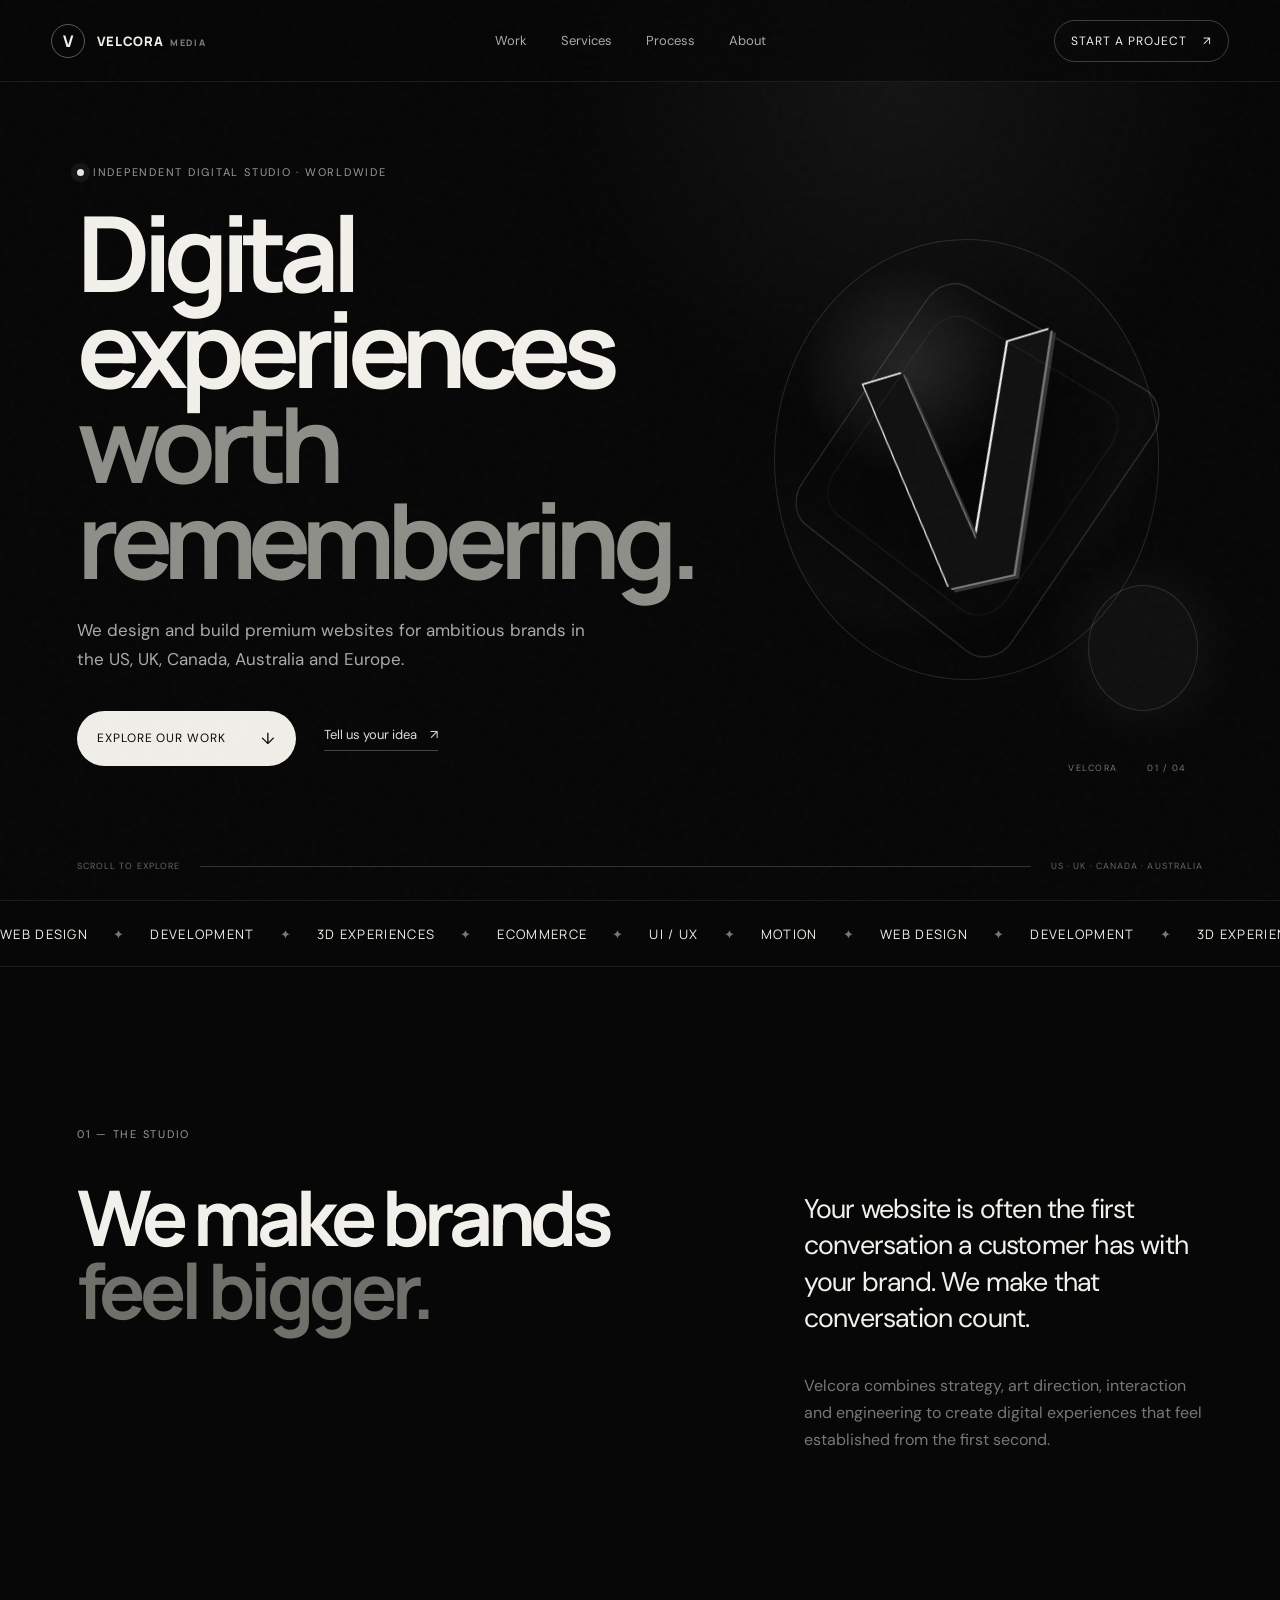
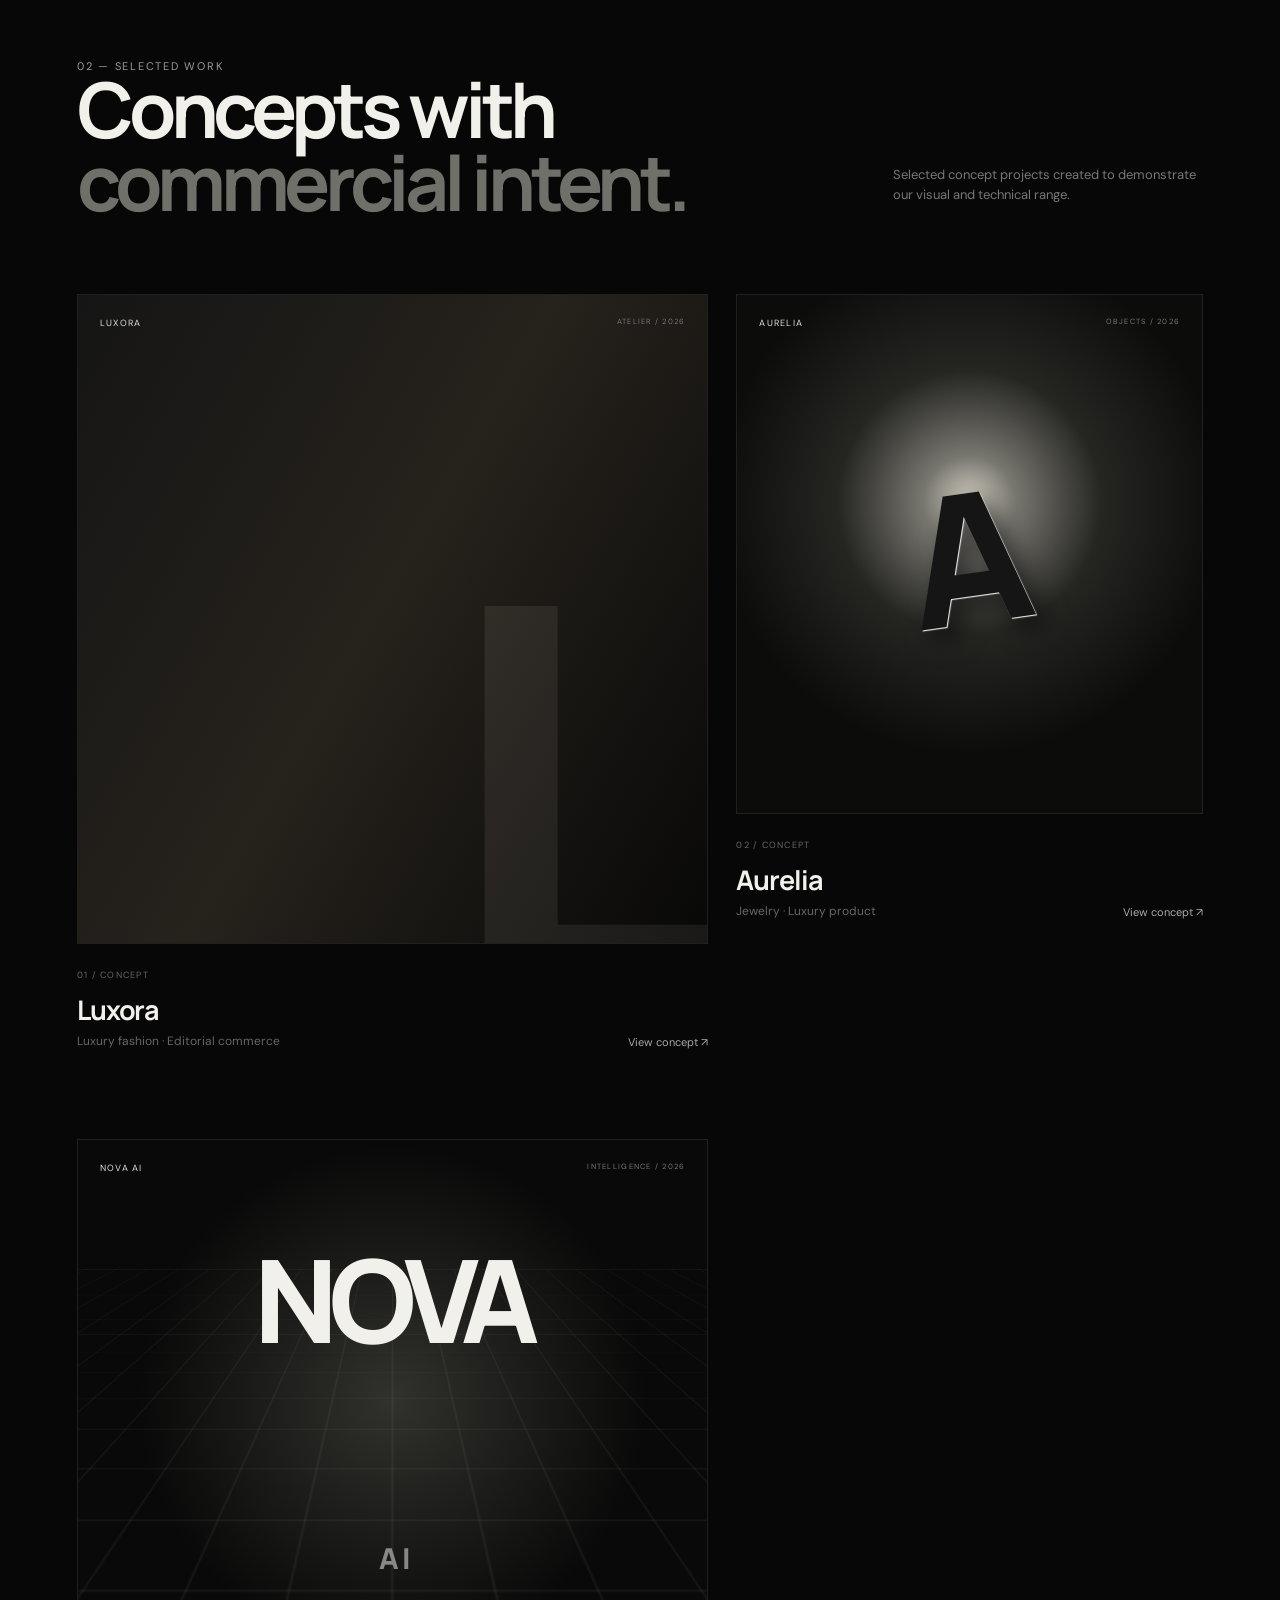
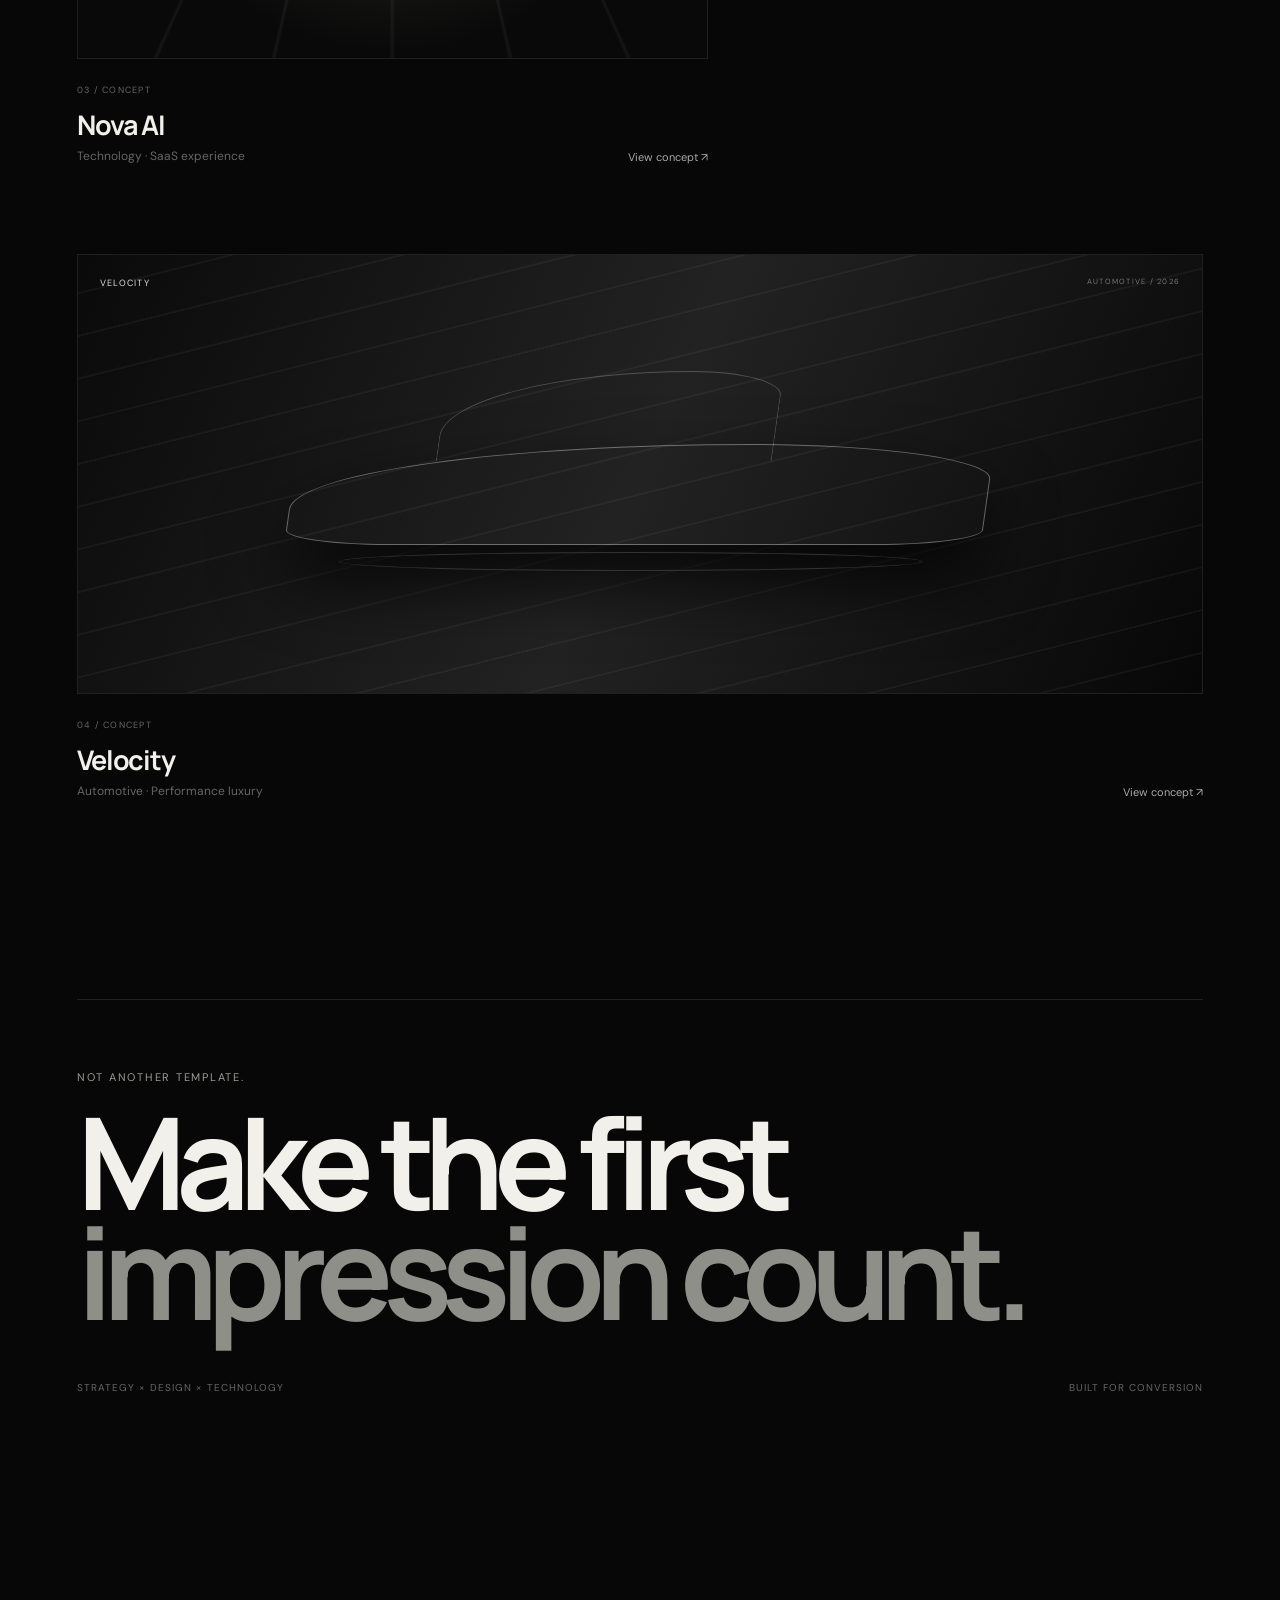
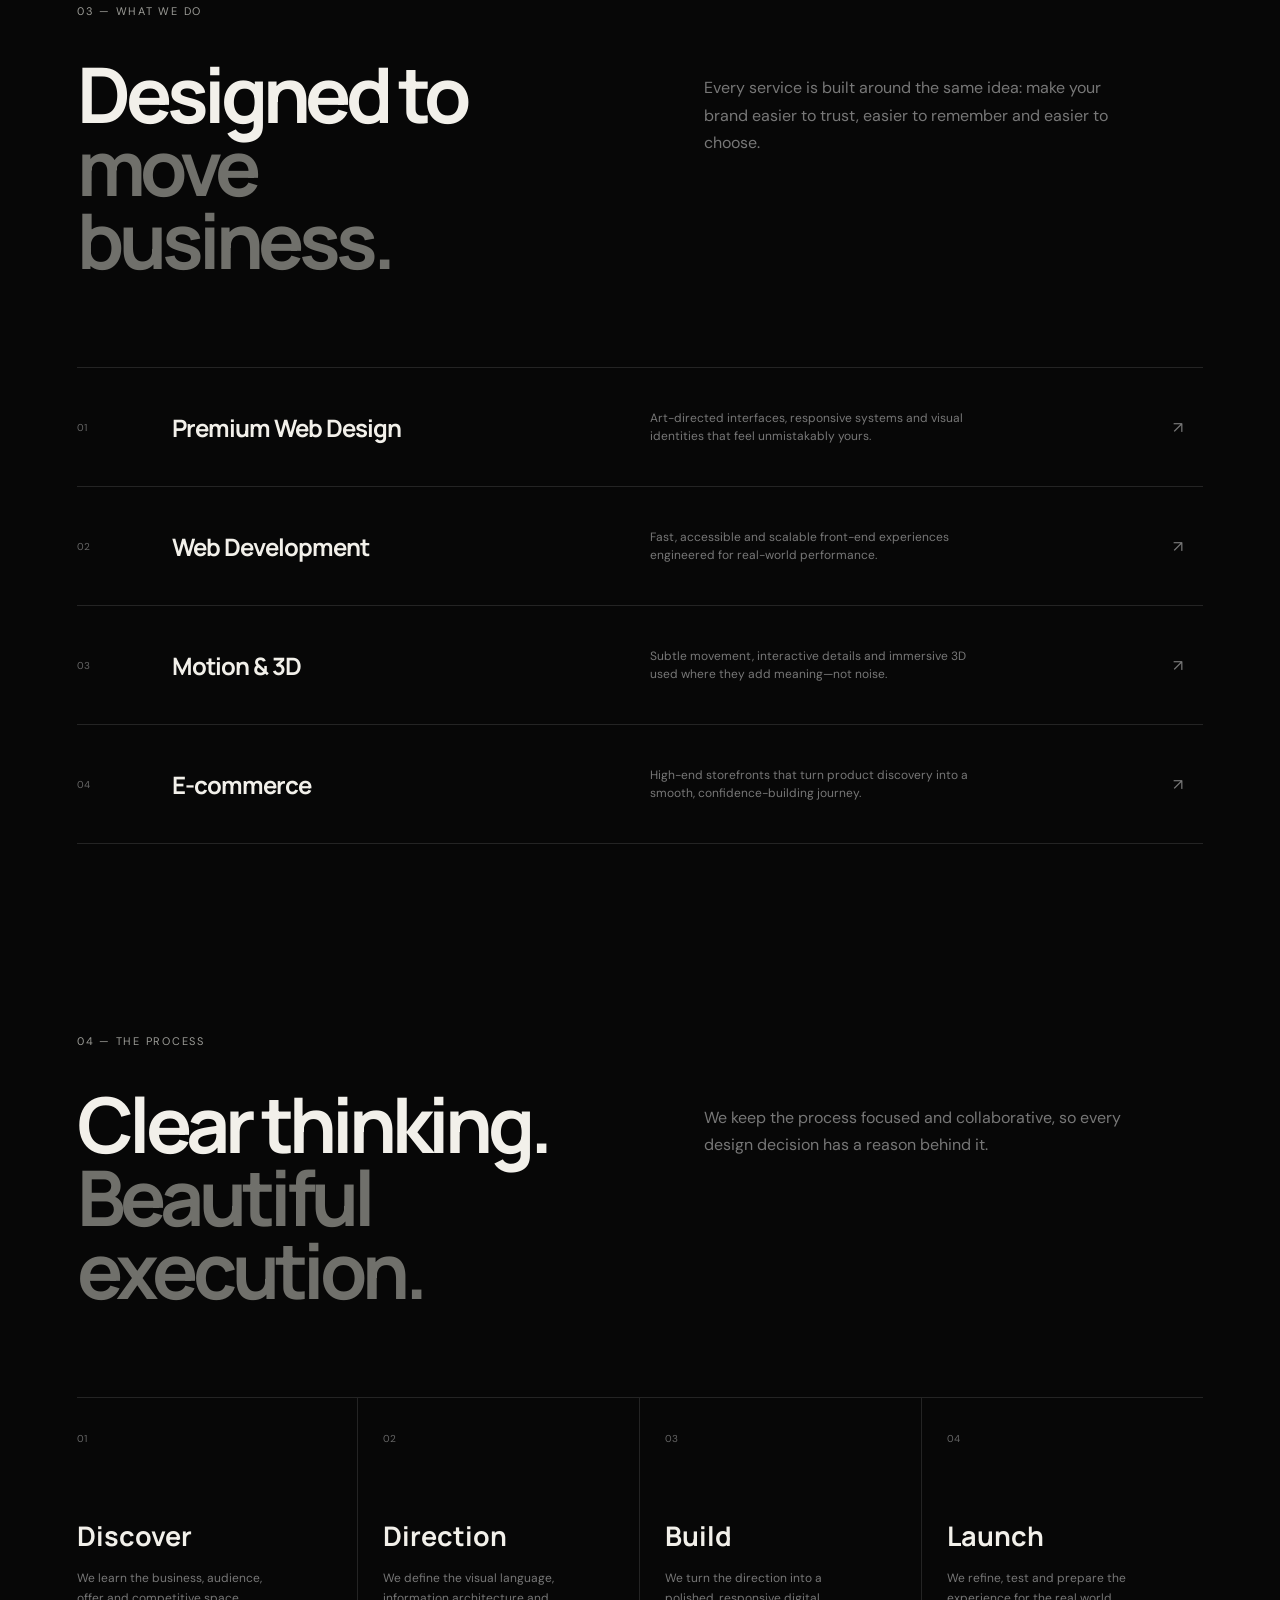
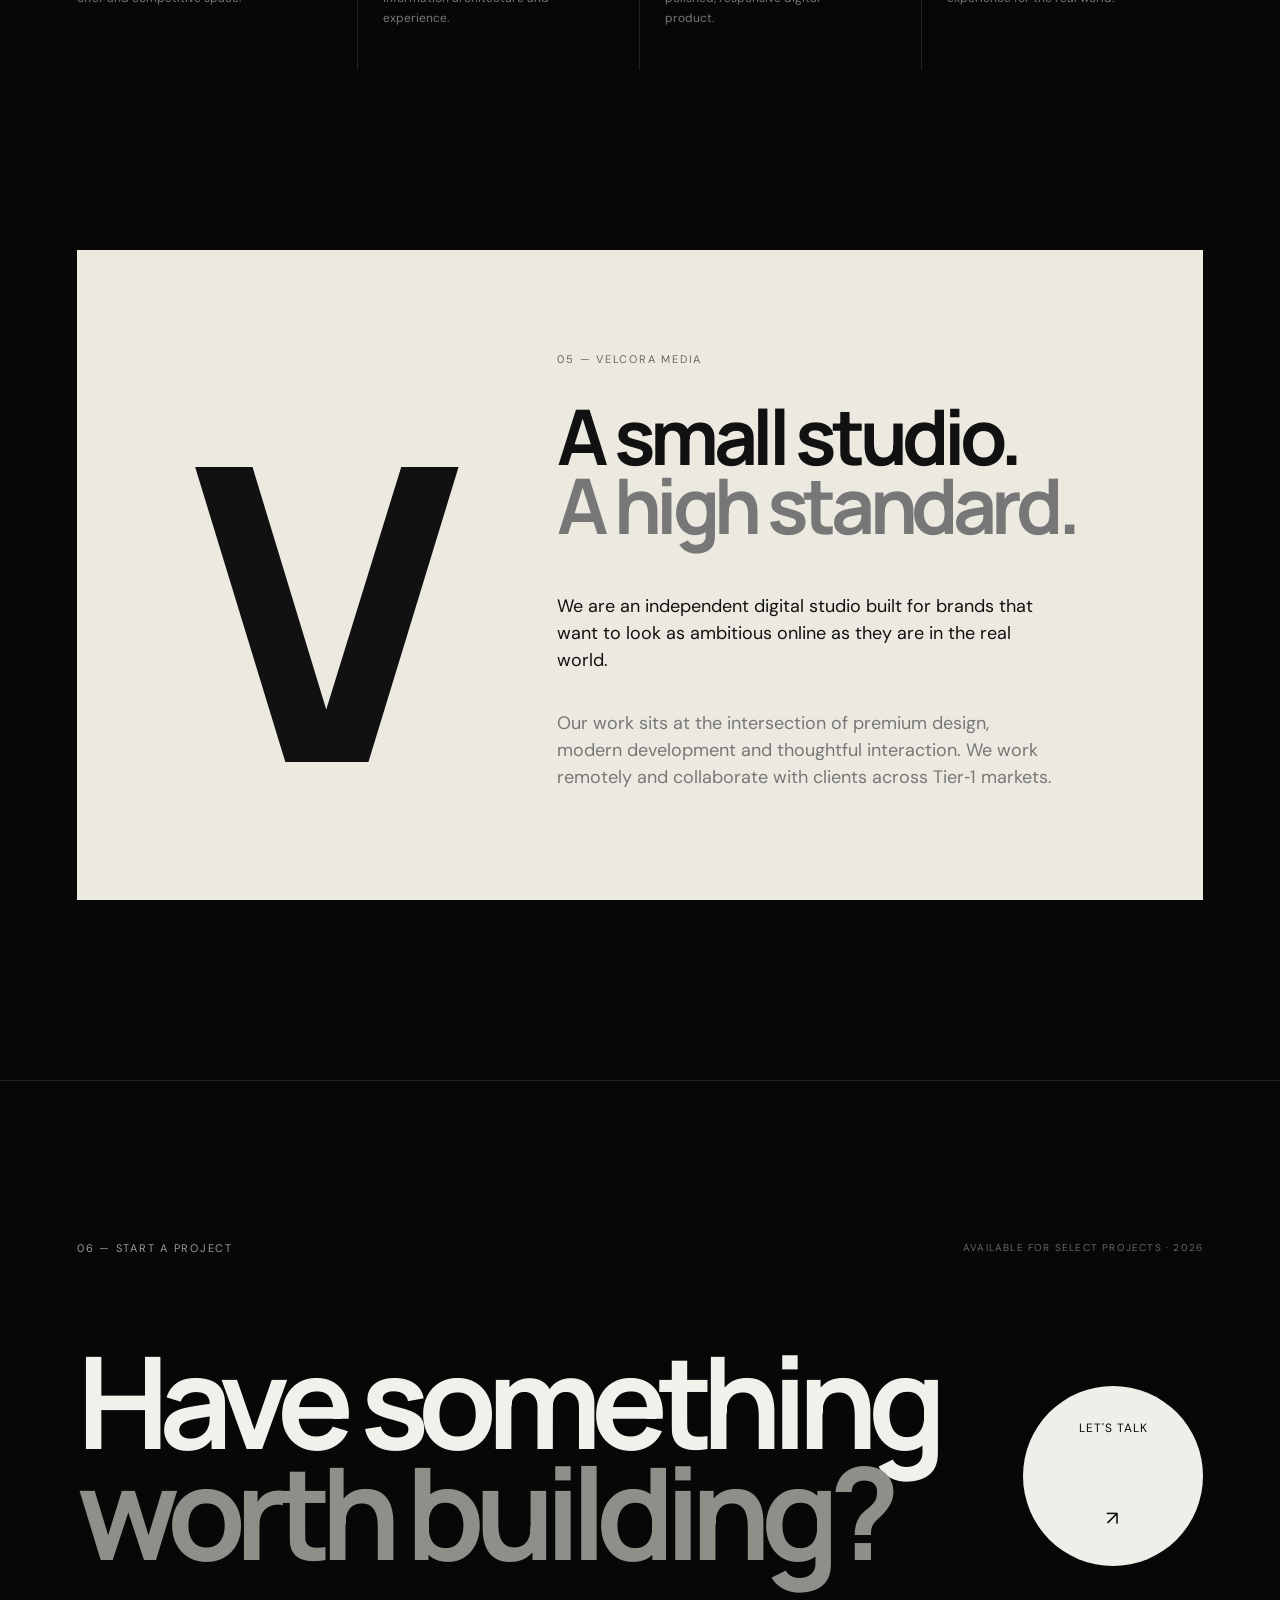
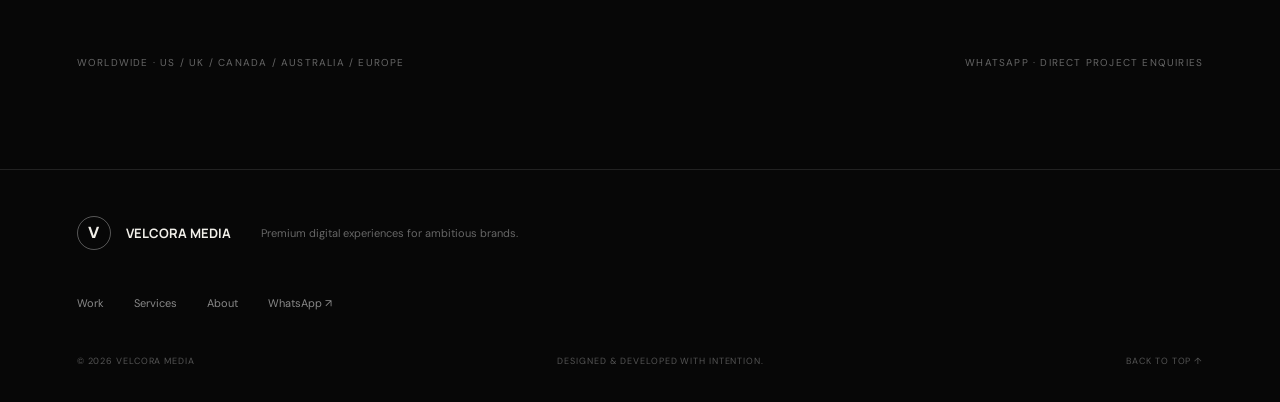
==== index.html @ 11480f23 "Make portfolio mobile friendly and connect WhatsApp CTA" ====
<!doctype html>
<html lang="en">
<head>
<meta charset="UTF-8">
<meta name="viewport" content="width=device-width, initial-scale=1.0, viewport-fit=cover">
<meta name="description" content="Velcora Media creates premium websites and digital experiences for ambitious brands across the US, UK, Canada, Australia and Europe.">
<meta name="theme-color" content="#070707">
<meta name="format-detection" content="telephone=no">
<title>Velcora Media — Digital experiences for ambitious brands</title>
<link rel="preconnect" href="https://fonts.googleapis.com">
<link rel="preconnect" href="https://fonts.gstatic.com" crossorigin>
<link href="https://fonts.googleapis.com/css2?family=DM+Sans:wght@400;500;600;700&family=Manrope:wght@500;600;700;800&display=swap" rel="stylesheet">
<link rel="stylesheet" href="styles.css">
<link rel="stylesheet" href="mobile.css">
</head>
<body>
<div class="noise"></div><div class="cursor-dot"></div><div class="cursor-ring"></div>
<header class="nav" id="nav">
<a class="brand" href="#top" aria-label="Velcora Media home"><span class="brand-mark">V</span><span class="brand-word">VELCORA<span>MEDIA</span></span></a>
<nav class="nav-links" aria-label="Main navigation"><a href="#work">Work</a><a href="#services">Services</a><a href="#process">Process</a><a href="#about">About</a></nav>
<a class="nav-cta magnetic" href="#contact">Start a project <span>↗</span></a><button class="menu" aria-label="Open menu" aria-expanded="false"><span></span><span></span></button>
</header>
<main id="top">
<section class="hero section-pad">
<div class="hero-copy reveal"><p class="eyebrow"><span class="pulse"></span> Independent digital studio · Worldwide</p><h1>Digital experiences<br><em>worth remembering.</em></h1><p class="hero-lede">We design and build premium websites for ambitious brands in the US, UK, Canada, Australia and Europe.</p><div class="hero-actions"><a class="button button-light magnetic" href="#work">Explore our work <span>↓</span></a><a class="text-link" href="https://wa.me/919769772615?text=Hi%20Velcora%20Media%2C%20I%27d%20like%20to%20discuss%20a%20website%20project." target="_blank" rel="noopener noreferrer">Tell us your idea <span>↗</span></a></div></div>
<div class="hero-art"><div class="orb orb-back"></div><div class="v-3d"><span>V</span></div><div class="orb orb-front"></div><div class="art-label"><span>VELCORA</span><span>01 / 04</span></div></div>
<div class="hero-bottom"><span>Scroll to explore</span><span class="line"></span><span>US · UK · Canada · Australia</span></div>
</section>
<section class="ticker"><div class="ticker-track"><span>WEB DESIGN</span><i>✦</i><span>DEVELOPMENT</span><i>✦</i><span>3D EXPERIENCES</span><i>✦</i><span>ECOMMERCE</span><i>✦</i><span>UI / UX</span><i>✦</i><span>MOTION</span><i>✦</i><span>WEB DESIGN</span><i>✦</i><span>DEVELOPMENT</span><i>✦</i><span>3D EXPERIENCES</span><i>✦</i><span>ECOMMERCE</span><i>✦</i><span>UI / UX</span><i>✦</i><span>MOTION</span><i>✦</i></div></section>
<section class="intro section-pad reveal"><div class="section-kicker">01 — The studio</div><div class="intro-grid"><h2>We make brands<br><span>feel bigger.</span></h2><div><p class="large-copy">Your website is often the first conversation a customer has with your brand. We make that conversation count.</p><p class="muted">Velcora combines strategy, art direction, interaction and engineering to create digital experiences that feel established from the first second.</p></div></div></section>
<section class="work section-pad" id="work"><div class="section-head reveal"><div><div class="section-kicker">02 — Selected work</div><h2>Concepts with<br><span>commercial intent.</span></h2></div><p>Selected concept projects created to demonstrate our visual and technical range.</p></div>
<div class="projects">
<article class="project project-large reveal"><a href="#contact" class="project-image image-luxora"><div class="project-glow"></div><div class="project-ui"><span>LUXORA</span><small>ATELIER / 2026</small></div></a><div class="project-meta"><div><span>01 / CONCEPT</span><h3>Luxora</h3><p>Luxury fashion · Editorial commerce</p></div><a href="#contact">View concept ↗</a></div></article>
<article class="project reveal"><a href="#contact" class="project-image image-aurelia"><div class="jewel">A</div><div class="project-ui"><span>AURELIA</span><small>OBJECTS / 2026</small></div></a><div class="project-meta"><div><span>02 / CONCEPT</span><h3>Aurelia</h3><p>Jewelry · Luxury product</p></div><a href="#contact">View concept ↗</a></div></article>
<article class="project reveal"><a href="#contact" class="project-image image-nova"><div class="nova-grid"></div><div class="nova-word">NOVA<span>AI</span></div><div class="project-ui"><span>NOVA AI</span><small>INTELLIGENCE / 2026</small></div></a><div class="project-meta"><div><span>03 / CONCEPT</span><h3>Nova AI</h3><p>Technology · SaaS experience</p></div><a href="#contact">View concept ↗</a></div></article>
<article class="project project-wide reveal"><a href="#contact" class="project-image image-velocity"><div class="speed-lines"></div><div class="car-shape"></div><div class="project-ui"><span>VELOCITY</span><small>AUTOMOTIVE / 2026</small></div></a><div class="project-meta"><div><span>04 / CONCEPT</span><h3>Velocity</h3><p>Automotive · Performance luxury</p></div><a href="#contact">View concept ↗</a></div></article>
</div></section>
<section class="statement section-pad reveal"><div class="statement-line"></div><p class="eyebrow">Not another template.</p><h2>Make the first<br><em>impression count.</em></h2><div class="statement-foot"><span>Strategy × Design × Technology</span><span>Built for conversion</span></div></section>
<section class="services section-pad" id="services"><div class="section-kicker">03 — What we do</div><div class="services-head reveal"><h2>Designed to<br><span>move business.</span></h2><p>Every service is built around the same idea: make your brand easier to trust, easier to remember and easier to choose.</p></div><div class="service-list">
<div class="service reveal"><span>01</span><h3>Premium Web Design</h3><p>Art-directed interfaces, responsive systems and visual identities that feel unmistakably yours.</p><b>↗</b></div>
<div class="service reveal"><span>02</span><h3>Web Development</h3><p>Fast, accessible and scalable front-end experiences engineered for real-world performance.</p><b>↗</b></div>
<div class="service reveal"><span>03</span><h3>Motion & 3D</h3><p>Subtle movement, interactive details and immersive 3D used where they add meaning—not noise.</p><b>↗</b></div>
<div class="service reveal"><span>04</span><h3>E-commerce</h3><p>High-end storefronts that turn product discovery into a smooth, confidence-building journey.</p><b>↗</b></div>
</div></section>
<section class="process section-pad" id="process"><div class="section-kicker">04 — The process</div><div class="process-grid reveal"><h2>Clear thinking.<br><span>Beautiful execution.</span></h2><p>We keep the process focused and collaborative, so every design decision has a reason behind it.</p></div><div class="steps"><div class="step reveal"><span>01</span><h3>Discover</h3><p>We learn the business, audience, offer and competitive space.</p></div><div class="step reveal"><span>02</span><h3>Direction</h3><p>We define the visual language, information architecture and experience.</p></div><div class="step reveal"><span>03</span><h3>Build</h3><p>We turn the direction into a polished, responsive digital product.</p></div><div class="step reveal"><span>04</span><h3>Launch</h3><p>We refine, test and prepare the experience for the real world.</p></div></div></section>
<section class="about section-pad" id="about"><div class="about-card reveal"><div class="about-symbol">V</div><div class="about-copy"><div class="section-kicker">05 — Velcora Media</div><h2>A small studio.<br><span>A high standard.</span></h2><p>We are an independent digital studio built for brands that want to look as ambitious online as they are in the real world.</p><p class="muted">Our work sits at the intersection of premium design, modern development and thoughtful interaction. We work remotely and collaborate with clients across Tier‑1 markets.</p></div></div></section>
<section class="contact section-pad" id="contact"><div class="contact-top reveal"><div class="section-kicker">06 — Start a project</div><span>Available for select projects · 2026</span></div><div class="contact-main reveal"><h2>Have something<br><em>worth building?</em></h2><a class="contact-button magnetic" href="https://wa.me/919769772615?text=Hi%20Velcora%20Media%2C%20I%27d%20like%20to%20start%20a%20website%20project." target="_blank" rel="noopener noreferrer" aria-label="Contact Velcora Media on WhatsApp">Let's talk <span>↗</span></a></div><div class="contact-details"><span>Worldwide · US / UK / Canada / Australia / Europe</span><span>WhatsApp · Direct project enquiries</span></div></section>
</main>
<footer class="footer section-pad"><div class="footer-brand"><span class="brand-mark">V</span><strong>VELCORA MEDIA</strong><p>Premium digital experiences for ambitious brands.</p></div><div class="footer-links"><a href="#work">Work</a><a href="#services">Services</a><a href="#about">About</a><a href="https://wa.me/919769772615?text=Hi%20Velcora%20Media%2C%20I%27d%20like%20to%20discuss%20a%20project." target="_blank" rel="noopener noreferrer">WhatsApp ↗</a></div><div class="footer-bottom"><span>© 2026 Velcora Media</span><span>Designed & developed with intention.</span><a href="#top">Back to top ↑</a></div></footer>
<script src="script.js"></script>
</body>
</html>
---- styles.css ----
*{box-sizing:border-box}html{scroll-behavior:smooth}body{margin:0;background:#070707;color:#f2f0ea;font-family:'DM Sans',sans-serif;overflow-x:hidden}body:before{content:'';position:fixed;inset:0;pointer-events:none;background:radial-gradient(circle at 70% 10%,rgba(255,255,255,.055),transparent 30%);z-index:-2}.noise{position:fixed;inset:0;opacity:.045;pointer-events:none;z-index:50;background-image:url("data:image/svg+xml,%3Csvg viewBox='0 0 180 180' xmlns='http://www.w3.org/2000/svg'%3E%3Cfilter id='n'%3E%3CfeTurbulence type='fractalNoise' baseFrequency='.8' numOctaves='4' stitchTiles='stitch'/%3E%3C/filter%3E%3Crect width='100%25' height='100%25' filter='url(%23n)' opacity='.45'/%3E%3C/svg%3E")}a{color:inherit;text-decoration:none}.section-pad{padding-left:6vw;padding-right:6vw}.nav{height:82px;position:fixed;top:0;left:0;right:0;z-index:20;display:flex;align-items:center;justify-content:space-between;padding:0 4vw;border-bottom:1px solid rgba(255,255,255,.08);background:rgba(7,7,7,.72);backdrop-filter:blur(18px);transition:.4s}.nav.scrolled{height:68px;background:rgba(7,7,7,.9)}.brand{display:flex;align-items:center;gap:12px;font-family:Manrope,sans-serif;font-weight:800;letter-spacing:.05em}.brand-mark{display:grid;place-items:center;width:34px;height:34px;border:1px solid rgba(255,255,255,.32);border-radius:50%;font-weight:800}.brand-word{font-size:13px}.brand-word>span{font-size:9px;opacity:.5;margin-left:6px;letter-spacing:.2em}.nav-links{display:flex;gap:34px;font-size:13px;color:#aaa}.nav-links a{transition:.3s}.nav-links a:hover{color:#fff}.nav-cta{font-size:12px;text-transform:uppercase;letter-spacing:.08em;border:1px solid rgba(255,255,255,.22);padding:12px 16px;border-radius:99px}.nav-cta span{margin-left:12px}.menu{display:none;background:none;border:0}.hero{min-height:100vh;position:relative;display:flex;align-items:center;padding-top:100px;padding-bottom:80px}.hero-copy{width:55%;position:relative;z-index:2}.eyebrow,.section-kicker{font-size:11px;letter-spacing:.16em;text-transform:uppercase;color:#9b9b96}.eyebrow{display:flex;align-items:center;gap:9px}.pulse{width:7px;height:7px;border-radius:50%;background:#e9e7df;box-shadow:0 0 0 6px rgba(255,255,255,.06)}h1,h2,h3{font-family:Manrope,sans-serif;margin:0}h1{font-size:clamp(54px,8.2vw,128px);line-height:.91;letter-spacing:-.075em;margin:25px 0 30px;max-width:900px}em{font-style:normal;color:#8f8f89} .hero-lede{font-size:17px;line-height:1.65;color:#aaa;max-width:520px}.hero-actions{display:flex;align-items:center;gap:28px;margin-top:38px}.button{display:inline-flex;align-items:center;gap:35px;padding:17px 20px;border-radius:99px;font-size:12px;text-transform:uppercase;letter-spacing:.08em}.button-light{background:#f0eee8;color:#080808}.button-light span{font-size:16px}.text-link{font-size:13px;color:#ddd;border-bottom:1px solid #444;padding-bottom:7px}.text-link span{margin-left:10px}.hero-art{position:absolute;right:3vw;top:16vh;width:43vw;height:70vh;display:grid;place-items:center;perspective:1200px}.v-3d{width:min(31vw,430px);height:min(31vw,430px);display:grid;place-items:center;transform:rotateX(18deg) rotateY(-24deg) rotateZ(-7deg);animation:float 8s ease-in-out infinite;filter:drop-shadow(0 40px 55px rgba(0,0,0,.7))}.v-3d:before,.v-3d:after{content:'';position:absolute;border:1px solid rgba(255,255,255,.2);inset:12%;transform:rotate(45deg);border-radius:34px}.v-3d:after{inset:19%;border-color:rgba(255,255,255,.08);transform:rotate(45deg) translateZ(40px)}.v-3d span{font-family:Manrope;font-size:min(26vw,360px);font-weight:800;line-height:1;color:#111;text-shadow:2px 2px 0 #777,5px 5px 0 #333,-2px -2px 0 #eee;transform:translateZ(60px)}.orb{position:absolute;border-radius:50%;border:1px solid rgba(255,255,255,.12);filter:blur(.2px)}.orb-back{width:70%;height:70%;background:radial-gradient(circle at 35% 30%,rgba(255,255,255,.12),transparent 28%,rgba(255,255,255,.02) 60%,transparent 70%)}.orb-front{width:20%;height:20%;right:8%;bottom:10%;background:rgba(255,255,255,.04);box-shadow:0 0 70px rgba(255,255,255,.08)}.art-label{position:absolute;bottom:0;right:10%;display:flex;gap:30px;font-size:9px;letter-spacing:.16em;color:#777}.hero-bottom{position:absolute;left:6vw;right:6vw;bottom:28px;display:flex;align-items:center;gap:20px;font-size:9px;letter-spacing:.12em;text-transform:uppercase;color:#666}.hero-bottom .line{height:1px;background:#333;flex:1}.ticker{overflow:hidden;border-top:1px solid #1b1b1b;border-bottom:1px solid #1b1b1b;padding:22px 0;white-space:nowrap}.ticker-track{display:inline-flex;align-items:center;gap:25px;animation:marquee 28s linear infinite;font-family:Manrope;font-size:13px;letter-spacing:.1em}.ticker i{font-style:normal;color:#777}.intro{padding-top:160px;padding-bottom:190px}.intro-grid{display:grid;grid-template-columns:1.2fr .8fr;gap:10vw;margin-top:40px}.intro h2,.section-head h2,.services h2,.process h2{font-size:clamp(44px,6vw,90px);line-height:.95;letter-spacing:-.065em}.intro h2 span,.section-head h2 span,.services h2 span,.process h2 span{color:#70706b}.large-copy{font-size:27px;line-height:1.35;letter-spacing:-.03em;margin:10px 0 35px}.muted{color:#777;line-height:1.7}.section-head{display:flex;justify-content:space-between;align-items:end;gap:30px;margin-bottom:75px}.section-head>p{max-width:310px;color:#777;line-height:1.6;font-size:13px}.projects{display:grid;grid-template-columns:1.15fr .85fr;gap:90px 28px}.project-large{grid-row:span 1}.project-wide{grid-column:1/-1}.project-image{height:520px;display:block;position:relative;overflow:hidden;background:#111;border:1px solid #202020;transition:transform .6s cubic-bezier(.2,.8,.2,1)}.project-image:hover{transform:scale(.985)}.project-large .project-image{height:650px}.project-wide .project-image{height:440px}.image-luxora{background:linear-gradient(120deg,#151515,#26221c 48%,#080808)}.image-luxora:after{content:'L';position:absolute;font-family:Manrope;font-size:42vw;line-height:.7;font-weight:800;right:-4%;bottom:-5%;color:rgba(232,225,208,.08)}.image-aurelia{background:radial-gradient(circle at 50% 40%,#d7d2c5,#77766f 12%,#252522 34%,#0c0c0b 65%)}.jewel{position:absolute;inset:0;display:grid;place-items:center;font-family:Manrope;font-size:180px;font-weight:800;color:#151515;text-shadow:1px 1px 1px #eee,8px 12px 25px rgba(0,0,0,.6);transform:rotate(-8deg)}.image-nova{background:radial-gradient(circle at 50% 50%,#31312d,#090909 62%)}.nova-grid{position:absolute;inset:-20%;background:linear-gradient(rgba(255,255,255,.05) 1px,transparent 1px),linear-gradient(90deg,rgba(255,255,255,.05) 1px,transparent 1px);background-size:40px 40px;transform:perspective(500px) rotateX(62deg) scale(1.5)}.nova-word{position:absolute;inset:0;display:grid;place-items:center;font-family:Manrope;font-size:clamp(70px,9vw,150px);font-weight:800;letter-spacing:-.08em}.nova-word span{font-size:.25em;letter-spacing:.1em;margin-left:8px;color:#888}.image-velocity{background:linear-gradient(115deg,#0a0a0a,#222 50%,#070707)}.speed-lines{position:absolute;inset:0;background:repeating-linear-gradient(165deg,transparent 0 32px,rgba(255,255,255,.045) 33px 34px);transform:skewX(-15deg) scale(1.3)}.car-shape{position:absolute;width:62%;height:23%;left:19%;top:43%;border-radius:65% 35% 15% 15%;border:1px solid rgba(255,255,255,.35);box-shadow:0 35px 70px rgba(0,0,0,.8);transform:skewX(-8deg)}.car-shape:before{content:'';position:absolute;left:20%;top:-75%;width:48%;height:90%;border:1px solid rgba(255,255,255,.22);border-bottom:0;border-radius:80% 30% 0 0}.car-shape:after{content:'';position:absolute;left:8%;right:8%;bottom:-28%;height:20%;border-radius:50%;box-shadow:0 0 0 1px #333 inset}.project-ui{position:absolute;inset:22px;display:flex;justify-content:space-between;align-items:start;font-size:9px;letter-spacing:.14em;text-transform:uppercase;color:#ddd}.project-ui small{color:#777}.project-meta{display:flex;justify-content:space-between;gap:20px;padding-top:18px}.project-meta span{font-size:9px;color:#666;letter-spacing:.14em}.project-meta h3{font-size:27px;margin:8px 0 5px;letter-spacing:-.04em}.project-meta p{font-size:12px;color:#666;margin:0}.project-meta>a{font-size:11px;color:#aaa;align-self:end}.statement{padding-top:200px;padding-bottom:210px}.statement-line{height:1px;background:#222;margin-bottom:70px}.statement h2{font-size:clamp(60px,10vw,150px);line-height:.86;letter-spacing:-.08em;margin:22px 0 55px}.statement-foot{display:flex;justify-content:space-between;color:#666;font-size:10px;letter-spacing:.1em;text-transform:uppercase}.services{padding-bottom:190px}.services-head,.process-grid{display:grid;grid-template-columns:1fr 1fr;gap:10vw;margin:40px 0 90px}.services-head p,.process-grid p{color:#777;line-height:1.7;max-width:420px}.service{display:grid;grid-template-columns:70px 1fr 1.1fr 30px;align-items:center;gap:25px;border-top:1px solid #242424;padding:29px 0;transition:.4s}.service:last-child{border-bottom:1px solid #242424}.service:hover{padding-left:15px;background:linear-gradient(90deg,rgba(255,255,255,.025),transparent)}.service>span,.step>span{font-size:10px;color:#666}.service h3{font-size:24px;letter-spacing:-.04em}.service p{color:#777;font-size:12px;line-height:1.5;max-width:340px}.service b{font-weight:400;color:#777}.process{padding-bottom:180px}.steps{display:grid;grid-template-columns:repeat(4,1fr);border-top:1px solid #242424}.step{padding:28px 25px 30px 0;border-right:1px solid #242424;min-height:220px}.step:not(:first-child){padding-left:25px}.step:last-child{border-right:0}.step h3{font-size:27px;margin:70px 0 15px}.step p{color:#777;font-size:12px;line-height:1.65;max-width:190px}.about{padding-bottom:180px}.about-card{min-height:650px;background:#ece9e1;color:#111;display:grid;grid-template-columns:.8fr 1.2fr;overflow:hidden}.about-symbol{display:grid;place-items:center;font-family:Manrope;font-size:clamp(250px,32vw,520px);font-weight:800;line-height:.7;color:#111;letter-spacing:-.12em;transform:translateY(30px)}.about-copy{padding:80px 7vw 70px 30px;display:flex;flex-direction:column;justify-content:center}.about-copy .section-kicker{color:#666}.about-copy h2{font-size:clamp(52px,6vw,95px);line-height:.9;letter-spacing:-.07em;margin:35px 0}.about-copy h2 span{color:#777}.about-copy p{max-width:500px;font-size:18px;line-height:1.5}.contact{padding-top:160px;padding-bottom:100px;border-top:1px solid #222}.contact-top,.contact-details{display:flex;justify-content:space-between;color:#666;font-size:10px;text-transform:uppercase;letter-spacing:.12em}.contact-main{display:flex;justify-content:space-between;align-items:end;gap:30px;padding:90px 0}.contact-main h2{font-size:clamp(64px,10vw,145px);line-height:.86;letter-spacing:-.08em}.contact-button{width:180px;height:180px;border-radius:50%;background:#f0eee8;color:#090909;display:grid;place-items:center;text-transform:uppercase;font-size:12px;letter-spacing:.08em;transition:transform .4s}.contact-button span{font-size:20px}.contact-button:hover{transform:rotate(-10deg) scale(1.05)}.footer{padding-top:45px;padding-bottom:35px;border-top:1px solid #222}.footer-brand{display:flex;align-items:center;gap:15px}.footer-brand strong{font-family:Manrope;font-size:13px}.footer-brand p{color:#666;font-size:11px;margin-left:15px}.footer-links{display:flex;gap:30px;font-size:11px;color:#888;margin:45px 0}.footer-bottom{display:flex;justify-content:space-between;color:#555;font-size:9px;letter-spacing:.1em;text-transform:uppercase}.reveal{opacity:0;transform:translateY(35px);transition:opacity .9s ease,transform .9s ease}.reveal.visible{opacity:1;transform:none}@keyframes float{0%,100%{transform:rotateX(18deg) rotateY(-24deg) rotateZ(-7deg) translateY(0)}50%{transform:rotateX(22deg) rotateY(-17deg) rotateZ(-4deg) translateY(-20px)}}@keyframes marquee{to{transform:translateX(-50%)}}@media(max-width:900px){.nav-links,.nav-cta{display:none}.menu{display:flex;flex-direction:column;gap:5px}.menu span{display:block;width:24px;height:1px;background:#fff}.hero{min-height:900px}.hero-copy{width:100%;padding-top:80px}.hero-art{top:38%;right:-4%;width:70vw;height:50vh;opacity:.55}.hero-bottom span:last-child{display:none}.intro-grid,.services-head,.process-grid{grid-template-columns:1fr;gap:45px}.projects{grid-template-columns:1fr;gap:60px}.project-large .project-image,.project-image{height:500px}.project-wide{grid-column:auto}.project-wide .project-image{height:420px}.steps{grid-template-columns:1fr 1fr}.step{border-bottom:1px solid #242424}.service{grid-template-columns:45px 1fr 25px}.service p{display:none}.about-card{grid-template-columns:1fr;min-height:700px}.about-symbol{height:250px;font-size:280px}.about-copy{padding:30px 8vw 70px}.contact-main{flex-direction:column;align-items:start}.contact-button{width:145px;height:145px}.footer-brand{align-items:flex-start;flex-wrap:wrap}.footer-brand p{width:100%;margin:0}.footer-bottom{gap:15px;flex-wrap:wrap}.cursor-dot,.cursor-ring{display:none}}@media(max-width:560px){.section-pad{padding-left:6vw;padding-right:6vw}.nav{height:70px}.hero{padding-top:60px;min-height:820px}.hero-copy{padding-top:30px}.hero-lede{font-size:15px}.hero-actions{gap:20px;flex-wrap:wrap}.hero-art{top:47%;width:90vw;right:-14%;height:42vh}.v-3d{width:65vw;height:65vw}.hero-bottom{display:none}.intro{padding-top:110px;padding-bottom:130px}.large-copy{font-size:21px}.section-head{display:block;margin-bottom:45px}.section-head>p{margin-top:25px}.project-large .project-image,.project-image{height:430px}.project-wide .project-image{height:330px}.project-meta{align-items:start}.project-meta>a{font-size:10px}.statement{padding-top:130px;padding-bottom:140px}.statement-foot{gap:20px;flex-wrap:wrap}.service{grid-template-columns:35px 1fr 20px}.service h3{font-size:19px}.steps{grid-template-columns:1fr}.step,.step:not(:first-child){padding:25px 0;border-right:0}.step h3{margin-top:55px}.about{padding-bottom:120px}.about-symbol{height:210px;font-size:240px}.about-copy h2{font-size:52px}.about-copy p{font-size:15px}.contact{padding-top:110px}.contact-main{padding:65px 0}.contact-details{flex-direction:column;gap:12px}.footer-links{gap:18px;flex-wrap:wrap}}
---- mobile.css ----
/* Velcora Media — mobile-first refinement layer */
@media (max-width: 900px) {
  html { width: 100%; overflow-x: hidden; }
  body { width: 100%; min-width: 0; overflow-x: hidden; }
  .section-pad { padding-left: 20px; padding-right: 20px; }

  .nav {
    height: 68px;
    padding: 0 20px;
  }
  .nav.scrolled { height: 62px; }
  .brand { gap: 9px; }
  .brand-mark { width: 31px; height: 31px; font-size: 13px; }
  .brand-word { font-size: 12px; }
  .brand-word > span { font-size: 8px; margin-left: 4px; }
  .menu { position: relative; z-index: 31; padding: 10px 0 10px 10px; cursor: pointer; }
  .menu span { transition: transform .3s ease, opacity .3s ease; }
  .menu[aria-expanded="true"] span:first-child { transform: translateY(3px) rotate(45deg); }
  .menu[aria-expanded="true"] span:last-child { transform: translateY(-3px) rotate(-45deg); }
  .nav-links {
    position: fixed;
    inset: 68px 0 auto 0;
    display: flex;
    flex-direction: column;
    gap: 0;
    padding: 10px 20px 24px;
    background: rgba(7,7,7,.97);
    backdrop-filter: blur(20px);
    border-bottom: 1px solid #222;
    transform: translateY(-130%);
    opacity: 0;
    pointer-events: none;
    transition: transform .35s ease, opacity .35s ease;
  }
  .nav-links.open { transform: translateY(0); opacity: 1; pointer-events: auto; }
  .nav-links a { padding: 18px 0; border-bottom: 1px solid #1d1d1d; font-size: 14px; color: #ddd; }
  .nav-links a:last-child { border-bottom: 0; }

  .hero {
    min-height: 820px;
    display: block;
    padding-top: 120px;
    padding-bottom: 70px;
  }
  .hero-copy { width: 100%; padding-top: 0; }
  .eyebrow, .section-kicker { font-size: 9px; letter-spacing: .13em; }
  h1 {
    font-size: clamp(48px, 15vw, 78px);
    line-height: .91;
    letter-spacing: -.07em;
    margin: 20px 0 24px;
  }
  .hero-lede { font-size: 15px; line-height: 1.55; max-width: 100%; }
  .hero-actions { align-items: flex-start; flex-direction: column; gap: 18px; margin-top: 30px; }
  .button { width: 100%; justify-content: space-between; padding: 16px 18px; }
  .text-link { font-size: 12px; }
  .hero-art {
    position: relative;
    top: auto;
    right: auto;
    width: 100%;
    height: 300px;
    margin-top: 30px;
    opacity: .7;
  }
  .v-3d { width: 250px; height: 250px; }
  .v-3d span { font-size: 205px; }
  .orb-back { width: 72%; height: 72%; }
  .art-label { right: 3%; bottom: 0; gap: 16px; font-size: 8px; }
  .hero-bottom { left: 20px; right: 20px; bottom: 20px; gap: 12px; font-size: 8px; }
  .hero-bottom span:last-child { display: none; }

  .ticker { padding: 17px 0; }
  .ticker-track { gap: 18px; font-size: 10px; }

  .intro { padding-top: 100px; padding-bottom: 110px; }
  .intro-grid { margin-top: 28px; gap: 35px; }
  .intro h2, .section-head h2, .services h2, .process h2 {
    font-size: clamp(42px, 12vw, 62px);
    line-height: .94;
  }
  .large-copy { font-size: 22px; margin: 0 0 24px; }
  .muted { font-size: 14px; }

  .work { padding-bottom: 110px; }
  .section-head { display: block; margin-bottom: 45px; }
  .section-head > p { margin-top: 25px; max-width: 100%; font-size: 12px; }
  .projects { display: block; }
  .project { margin-bottom: 52px; }
  .project-image,
  .project-large .project-image,
  .project-wide .project-image { height: 360px; }
  .project-ui { inset: 15px; font-size: 8px; }
  .jewel { font-size: 125px; }
  .project-meta { display: block; padding-top: 14px; }
  .project-meta h3 { font-size: 24px; }
  .project-meta p { font-size: 11px; }
  .project-meta > a { display: inline-block; margin-top: 16px; font-size: 11px; }

  .statement { padding-top: 110px; padding-bottom: 120px; }
  .statement-line { margin-bottom: 45px; }
  .statement h2 { font-size: clamp(52px, 15vw, 78px); margin: 18px 0 40px; }
  .statement-foot { flex-direction: column; gap: 10px; font-size: 8px; }

  .services { padding-bottom: 110px; }
  .services-head, .process-grid { display: block; margin: 28px 0 55px; }
  .services-head p, .process-grid p { margin-top: 25px; font-size: 13px; }
  .service { grid-template-columns: 34px 1fr 20px; gap: 12px; padding: 23px 0; }
  .service h3 { font-size: 18px; }
  .service p { grid-column: 2 / 3; font-size: 11px; margin: 0; }
  .service b { grid-column: 3; grid-row: 1; }

  .process { padding-bottom: 110px; }
  .steps { display: block; }
  .step, .step:not(:first-child) { min-height: 0; padding: 22px 0; border-right: 0; border-bottom: 1px solid #242424; }
  .step h3 { font-size: 24px; margin: 28px 0 10px; }
  .step p { max-width: 100%; font-size: 12px; margin: 0; }

  .about { padding-bottom: 110px; }
  .about-card { min-height: 0; display: block; }
  .about-symbol { height: 260px; font-size: 250px; transform: translateY(20px); }
  .about-copy { padding: 45px 25px 55px; }
  .about-copy h2 { font-size: clamp(45px, 12vw, 64px); margin: 25px 0; }
  .about-copy p { font-size: 15px; }

  .contact { padding-top: 100px; padding-bottom: 75px; }
  .contact-top, .contact-details { flex-direction: column; gap: 12px; font-size: 8px; }
  .contact-main { display: block; padding: 55px 0 65px; }
  .contact-main h2 { font-size: clamp(55px, 15vw, 80px); }
  .contact-button { width: 145px; height: 145px; margin-top: 38px; font-size: 10px; }

  .footer { padding-top: 35px; padding-bottom: 28px; }
  .footer-brand { align-items: flex-start; flex-wrap: wrap; gap: 10px; }
  .footer-brand p { width: 100%; margin: 5px 0 0; font-size: 10px; }
  .footer-links { gap: 20px; flex-wrap: wrap; margin: 32px 0; }
  .footer-bottom { flex-direction: column; gap: 12px; line-height: 1.4; }
}

@media (max-width: 420px) {
  .section-pad { padding-left: 16px; padding-right: 16px; }
  .nav { padding: 0 16px; }
  .hero { min-height: 780px; }
  h1 { font-size: 47px; }
  .hero-art { height: 260px; }
  .v-3d { width: 220px; height: 220px; }
  .v-3d span { font-size: 180px; }
  .project-image, .project-large .project-image, .project-wide .project-image { height: 315px; }
  .about-symbol { height: 225px; font-size: 215px; }
}

@media (prefers-reduced-motion: reduce) {
  .nav-links, .menu span { transition: none; }
}
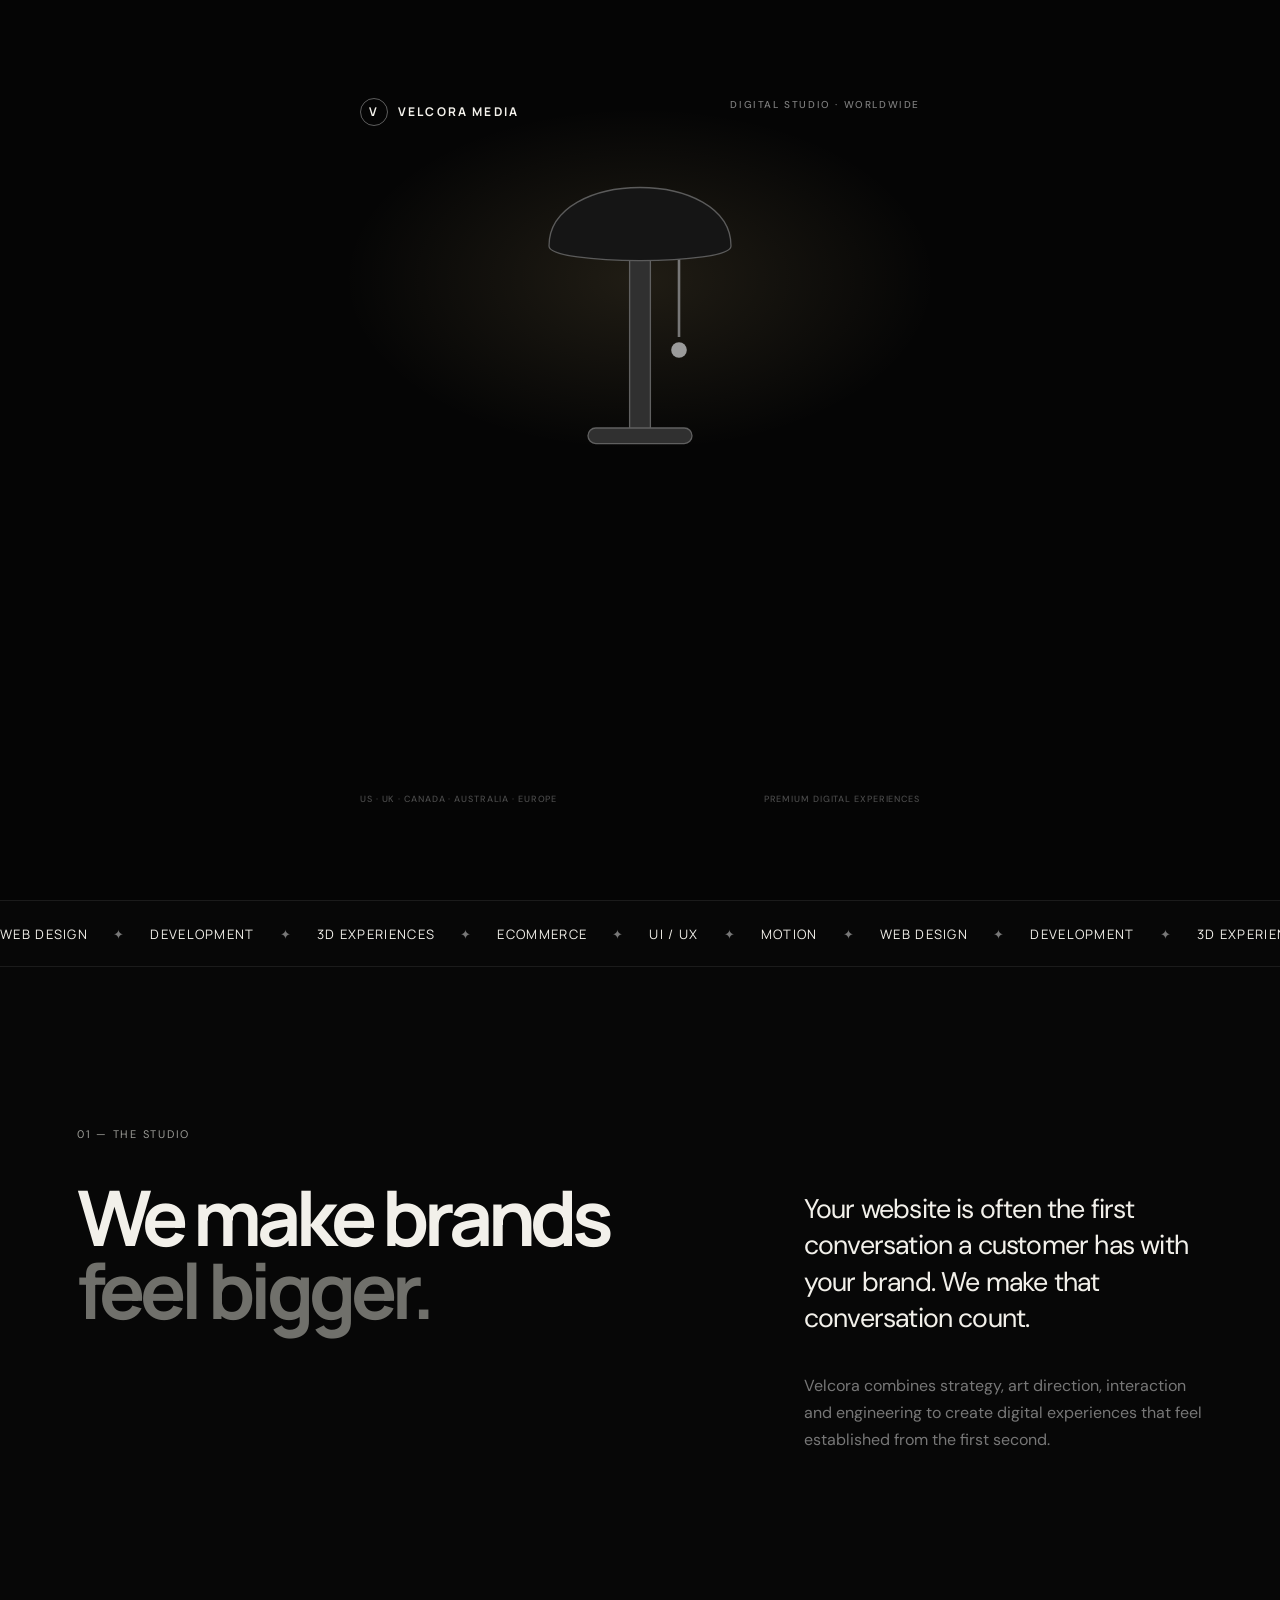
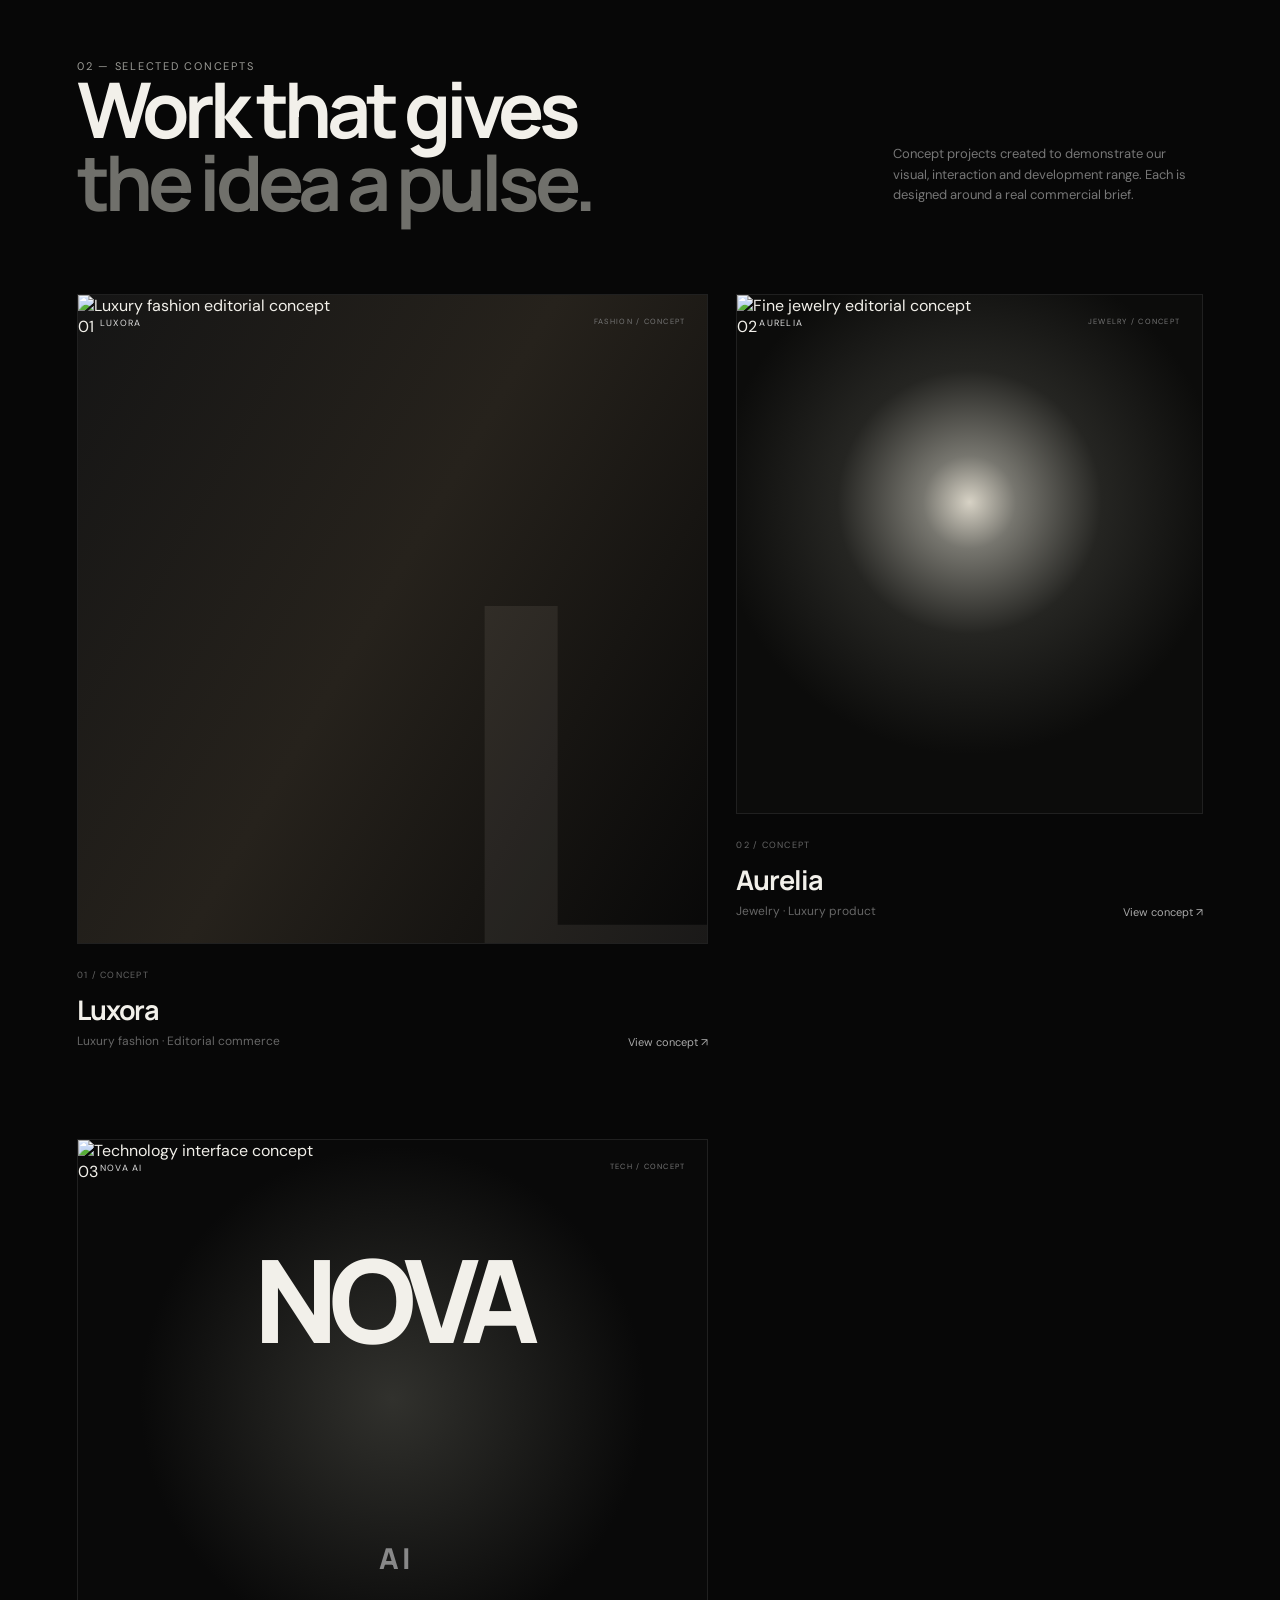
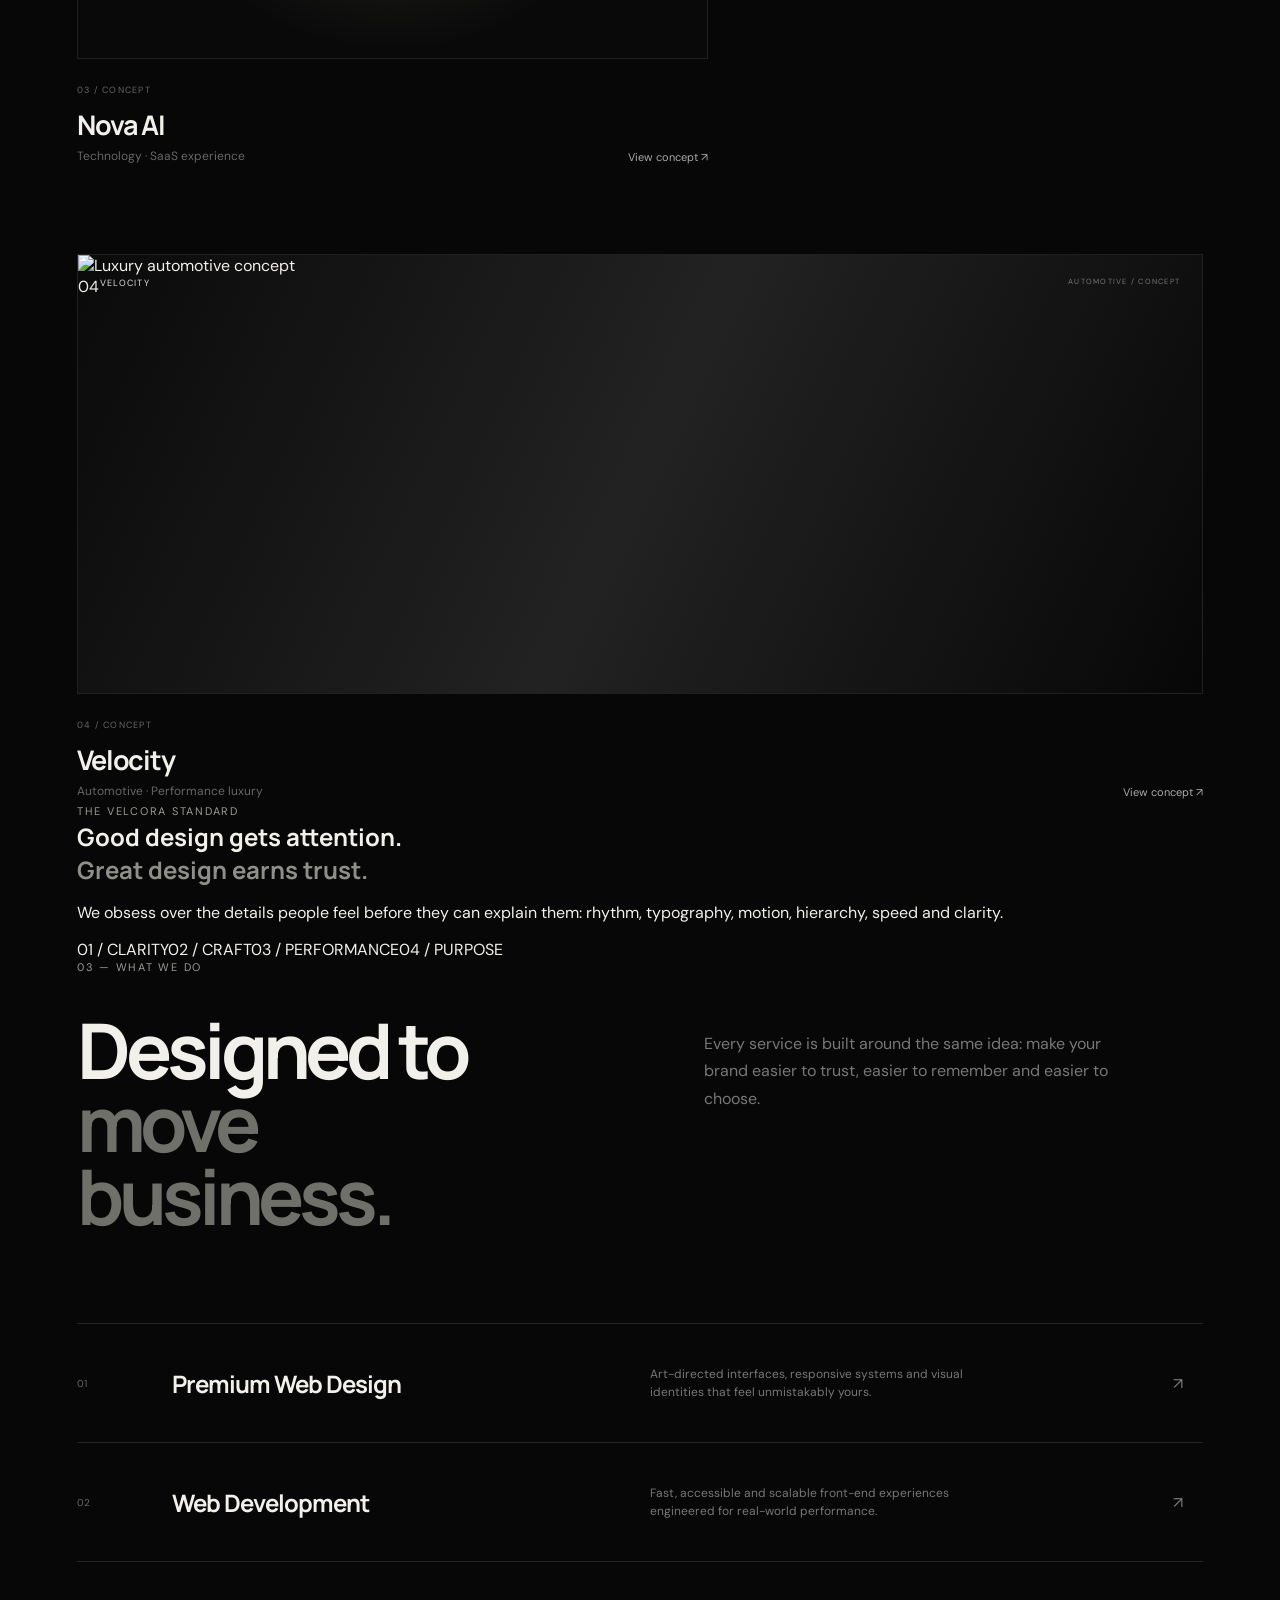
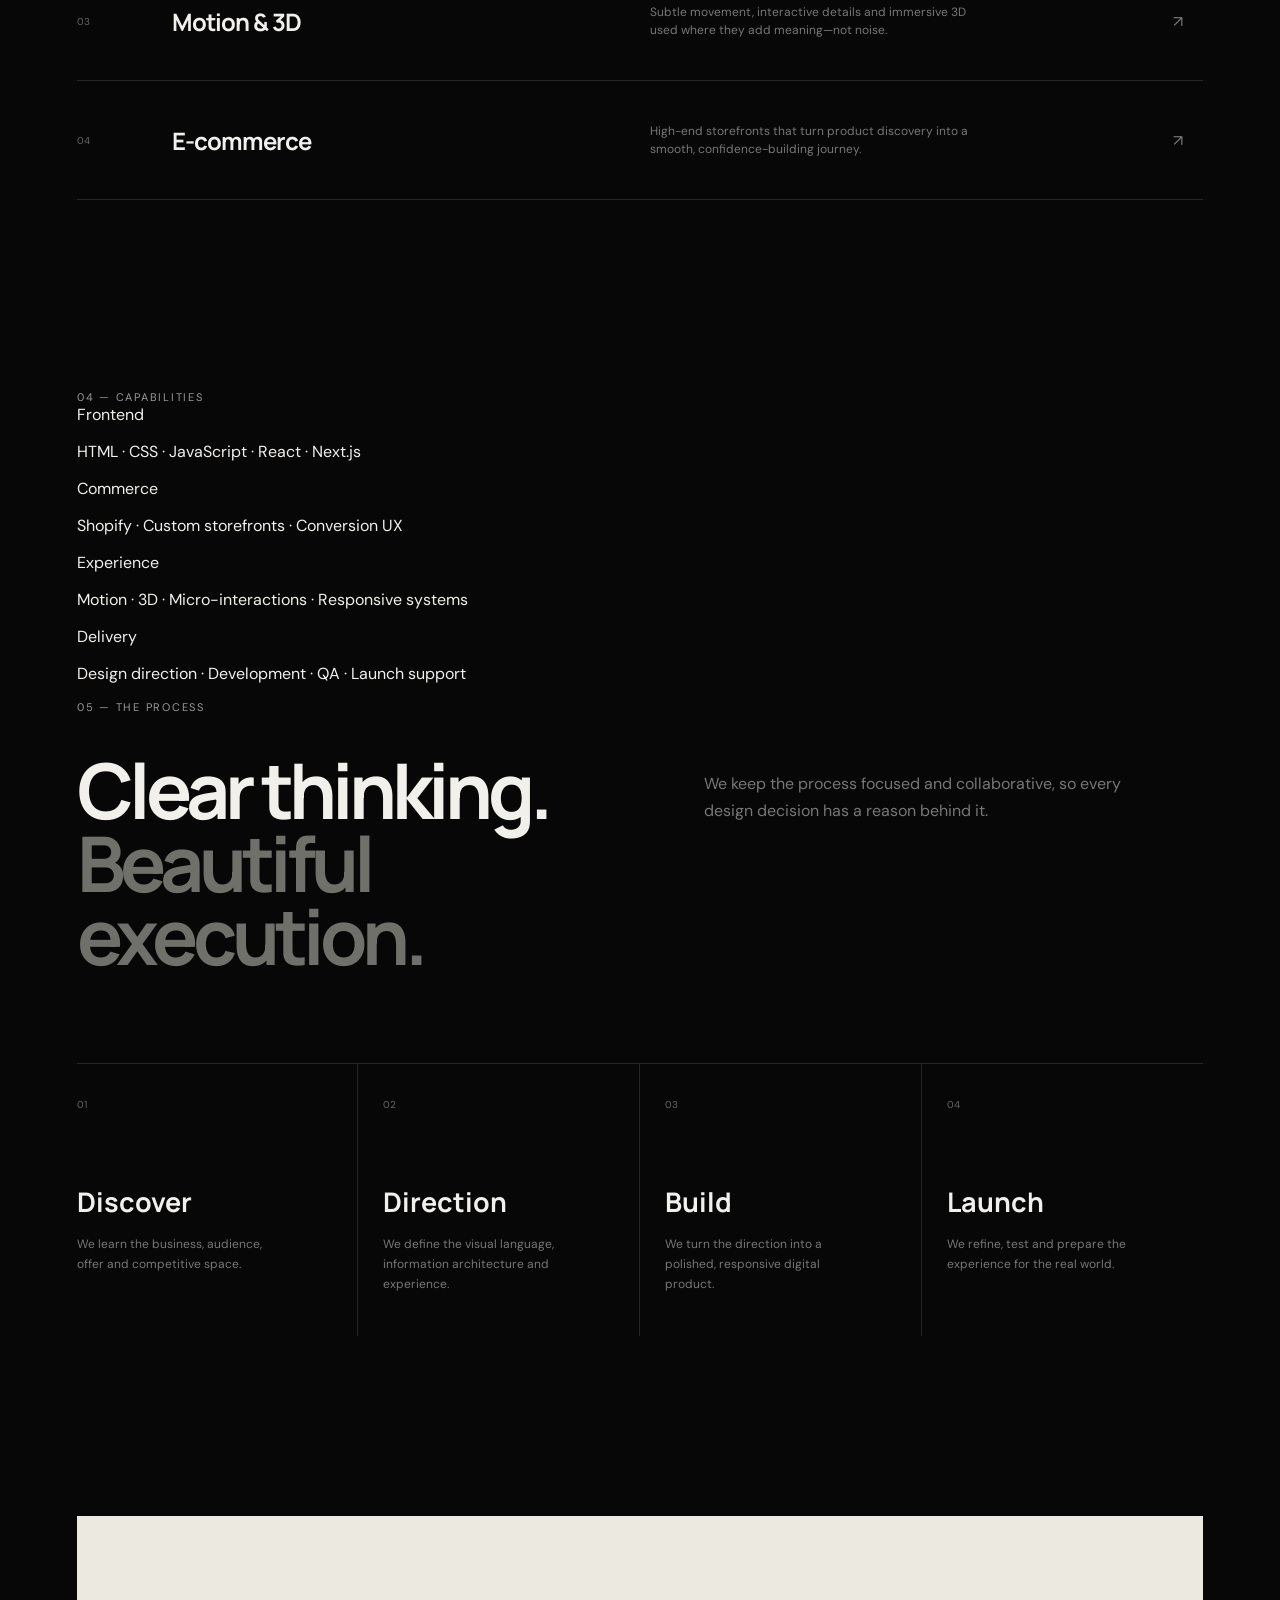
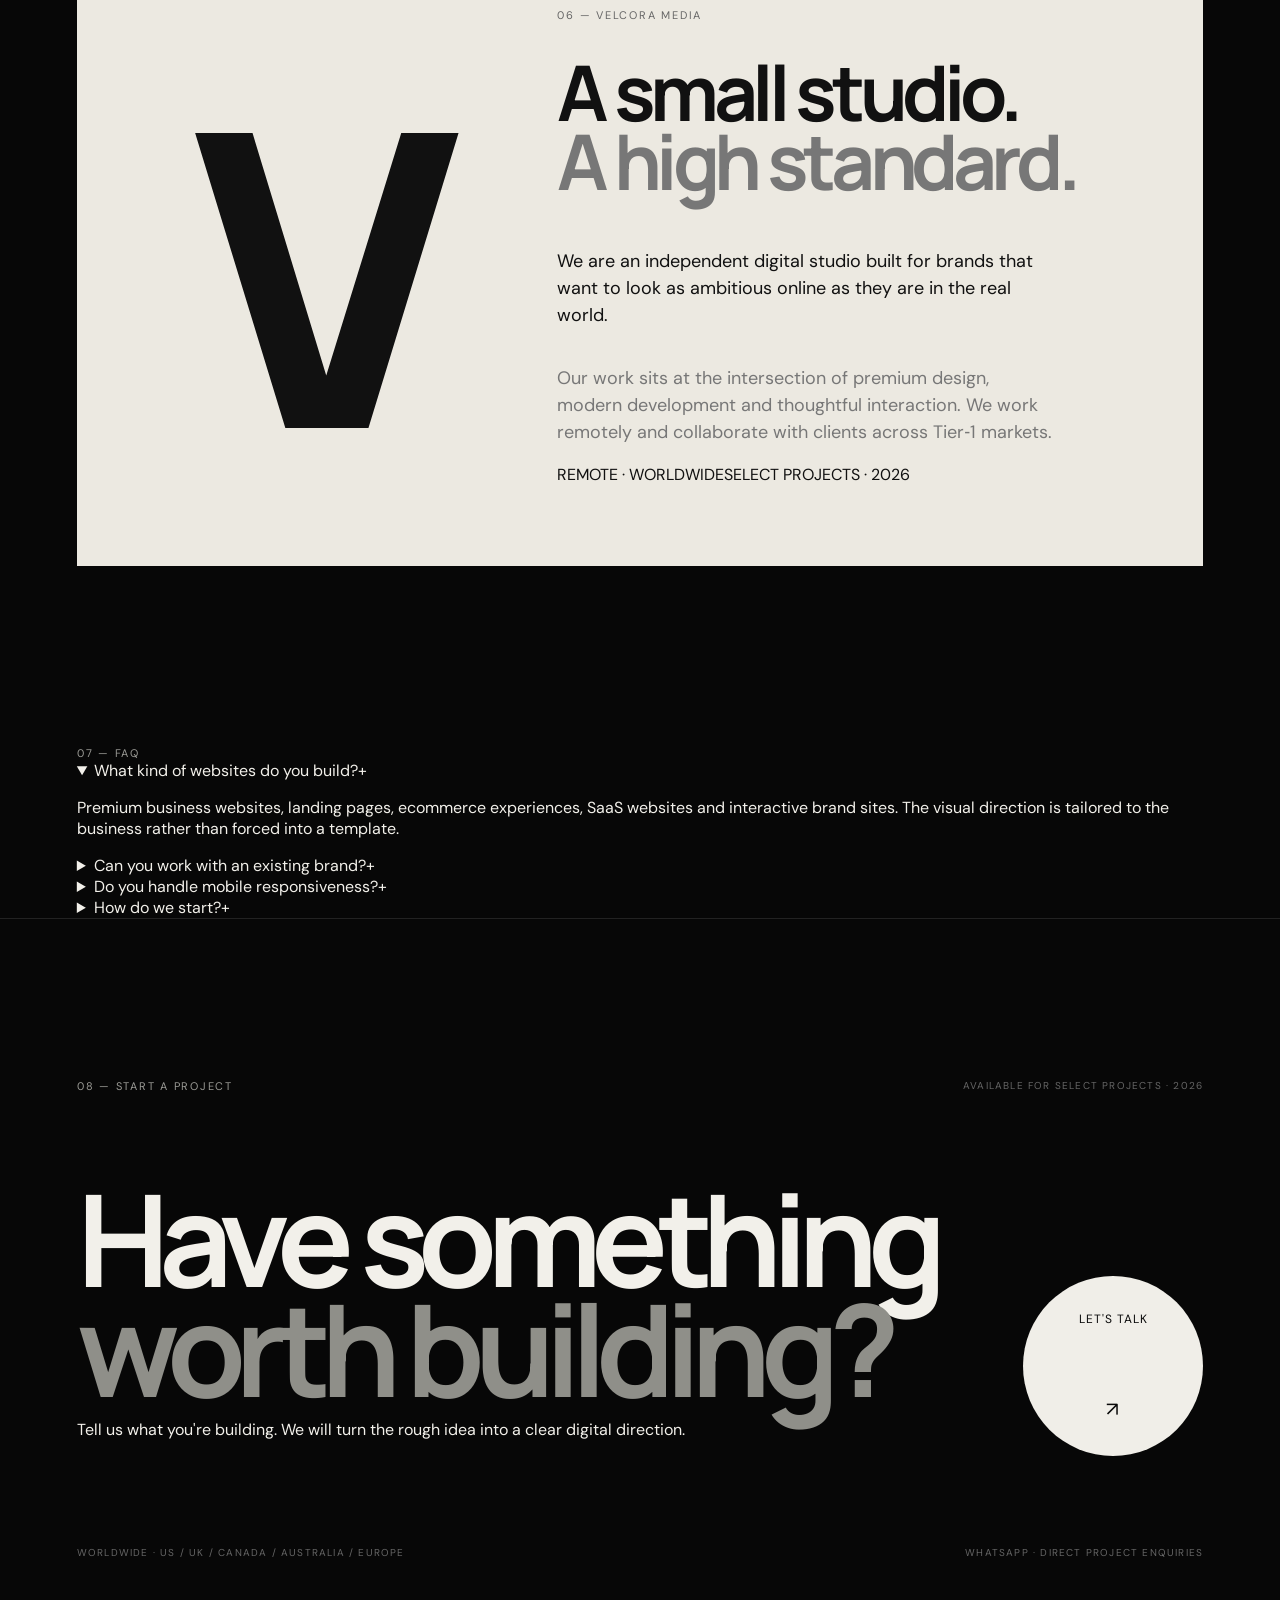
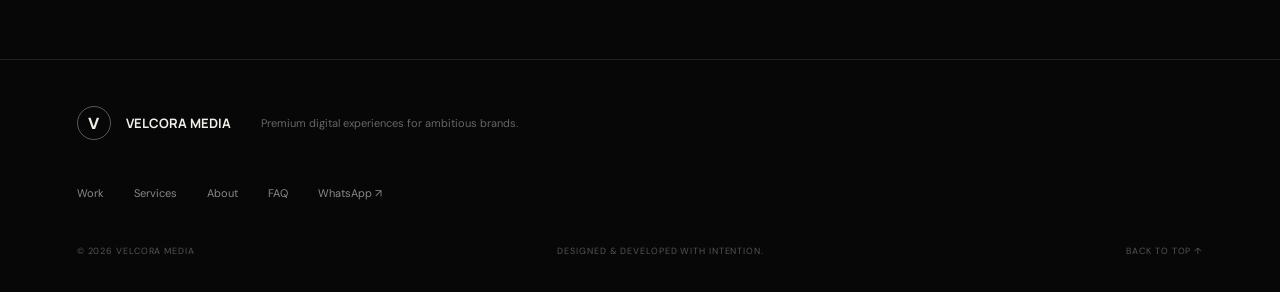
==== commit 45054a9d: "Redesign Velcora portfolio for premium Tier-1 presentation" ====
--- a/index.html
+++ b/index.html
@@ -3,50 +3,39 @@
 <head>
 <meta charset="UTF-8">
 <meta name="viewport" content="width=device-width, initial-scale=1.0, viewport-fit=cover">
-<meta name="description" content="Velcora Media creates premium websites and digital experiences for ambitious brands across the US, UK, Canada, Australia and Europe.">
+<meta name="description" content="Velcora Media creates premium websites, digital products and interactive experiences for ambitious brands worldwide.">
 <meta name="theme-color" content="#070707">
-<meta name="format-detection" content="telephone=no">
-<title>Velcora Media — Digital experiences for ambitious brands</title>
+<meta property="og:title" content="Velcora Media — Digital experiences worth remembering.">
+<meta property="og:description" content="Premium web design, development and interactive digital experiences for ambitious brands.">
+<title>Velcora Media — Digital experiences worth remembering.</title>
 <link rel="preconnect" href="https://fonts.googleapis.com">
 <link rel="preconnect" href="https://fonts.gstatic.com" crossorigin>
 <link href="https://fonts.googleapis.com/css2?family=DM+Sans:wght@400;500;600;700&family=Manrope:wght@500;600;700;800&display=swap" rel="stylesheet">
+<link rel="stylesheet" href="login.css">
 <link rel="stylesheet" href="styles.css">
 <link rel="stylesheet" href="mobile.css">
 </head>
 <body>
-<div class="noise"></div><div class="cursor-dot"></div><div class="cursor-ring"></div>
-<header class="nav" id="nav">
-<a class="brand" href="#top" aria-label="Velcora Media home"><span class="brand-mark">V</span><span class="brand-word">VELCORA<span>MEDIA</span></span></a>
-<nav class="nav-links" aria-label="Main navigation"><a href="#work">Work</a><a href="#services">Services</a><a href="#process">Process</a><a href="#about">About</a></nav>
-<a class="nav-cta magnetic" href="#contact">Start a project <span>↗</span></a><button class="menu" aria-label="Open menu" aria-expanded="false"><span></span><span></span></button>
-</header>
+<div class="page-progress" aria-hidden="true"></div><div class="noise"></div><div class="cursor-dot"></div><div class="cursor-ring"></div>
+<header class="nav" id="nav"><a class="brand" href="#top" aria-label="Velcora Media home"><span class="brand-mark">V</span><span class="brand-word">VELCORA<span>MEDIA</span></span></a><nav class="nav-links" aria-label="Main navigation"><a href="#work">Work</a><a href="#services">Services</a><a href="#process">Process</a><a href="#about">About</a><a href="#faq">FAQ</a></nav><a class="nav-cta magnetic" href="#contact">Start a project <span>↗</span></a><button class="menu" aria-label="Open menu" aria-expanded="false"><span></span><span></span></button></header>
 <main id="top">
-<section class="hero section-pad">
-<div class="hero-copy reveal"><p class="eyebrow"><span class="pulse"></span> Independent digital studio · Worldwide</p><h1>Digital experiences<br><em>worth remembering.</em></h1><p class="hero-lede">We design and build premium websites for ambitious brands in the US, UK, Canada, Australia and Europe.</p><div class="hero-actions"><a class="button button-light magnetic" href="#work">Explore our work <span>↓</span></a><a class="text-link" href="https://wa.me/919769772615?text=Hi%20Velcora%20Media%2C%20I%27d%20like%20to%20discuss%20a%20website%20project." target="_blank" rel="noopener noreferrer">Tell us your idea <span>↗</span></a></div></div>
-<div class="hero-art"><div class="orb orb-back"></div><div class="v-3d"><span>V</span></div><div class="orb orb-front"></div><div class="art-label"><span>VELCORA</span><span>01 / 04</span></div></div>
-<div class="hero-bottom"><span>Scroll to explore</span><span class="line"></span><span>US · UK · Canada · Australia</span></div>
-</section>
+<section class="hero section-pad"><div class="hero-copy reveal"><p class="eyebrow"><span class="pulse"></span> Independent digital studio · Worldwide</p><h1>Digital experiences<br><em>worth remembering.</em></h1><p class="hero-lede">We design and build premium websites for ambitious brands across the US, UK, Canada, Australia and Europe.</p><div class="hero-actions"><a class="button button-light magnetic" href="#work">Explore the work <span>↓</span></a><a class="text-link" href="https://wa.me/919769772615?text=Hi%20Velcora%20Media%2C%20I%27d%20like%20to%20discuss%20a%20website%20project." target="_blank" rel="noopener noreferrer">Tell us your idea <span>↗</span></a></div><div class="hero-proof"><span>DESIGN</span><i></i><span>DEVELOPMENT</span><i></i><span>INTERACTION</span><i></i><span>CONVERSION</span></div></div><div class="hero-art" aria-hidden="true"><div class="hero-image"><img src="https://images.unsplash.com/photo-1516321318423-f06f85e504b3?auto=format&fit=crop&w=1200&q=85" alt="Abstract premium digital workspace" loading="eager"><div class="hero-image-shade"></div></div><div class="orb orb-back"></div><div class="v-3d"><span>V</span></div><div class="orb orb-front"></div><div class="art-label"><span>VELCORA</span><span>01 / 04</span></div></div><div class="hero-bottom"><span>Scroll to explore</span><span class="line"></span><span>US · UK · Canada · Australia</span></div></section>
 <section class="ticker"><div class="ticker-track"><span>WEB DESIGN</span><i>✦</i><span>DEVELOPMENT</span><i>✦</i><span>3D EXPERIENCES</span><i>✦</i><span>ECOMMERCE</span><i>✦</i><span>UI / UX</span><i>✦</i><span>MOTION</span><i>✦</i><span>WEB DESIGN</span><i>✦</i><span>DEVELOPMENT</span><i>✦</i><span>3D EXPERIENCES</span><i>✦</i><span>ECOMMERCE</span><i>✦</i><span>UI / UX</span><i>✦</i><span>MOTION</span><i>✦</i></div></section>
 <section class="intro section-pad reveal"><div class="section-kicker">01 — The studio</div><div class="intro-grid"><h2>We make brands<br><span>feel bigger.</span></h2><div><p class="large-copy">Your website is often the first conversation a customer has with your brand. We make that conversation count.</p><p class="muted">Velcora combines strategy, art direction, interaction and engineering to create digital experiences that feel established from the first second.</p></div></div></section>
-<section class="work section-pad" id="work"><div class="section-head reveal"><div><div class="section-kicker">02 — Selected work</div><h2>Concepts with<br><span>commercial intent.</span></h2></div><p>Selected concept projects created to demonstrate our visual and technical range.</p></div>
-<div class="projects">
-<article class="project project-large reveal"><a href="#contact" class="project-image image-luxora"><div class="project-glow"></div><div class="project-ui"><span>LUXORA</span><small>ATELIER / 2026</small></div></a><div class="project-meta"><div><span>01 / CONCEPT</span><h3>Luxora</h3><p>Luxury fashion · Editorial commerce</p></div><a href="#contact">View concept ↗</a></div></article>
-<article class="project reveal"><a href="#contact" class="project-image image-aurelia"><div class="jewel">A</div><div class="project-ui"><span>AURELIA</span><small>OBJECTS / 2026</small></div></a><div class="project-meta"><div><span>02 / CONCEPT</span><h3>Aurelia</h3><p>Jewelry · Luxury product</p></div><a href="#contact">View concept ↗</a></div></article>
-<article class="project reveal"><a href="#contact" class="project-image image-nova"><div class="nova-grid"></div><div class="nova-word">NOVA<span>AI</span></div><div class="project-ui"><span>NOVA AI</span><small>INTELLIGENCE / 2026</small></div></a><div class="project-meta"><div><span>03 / CONCEPT</span><h3>Nova AI</h3><p>Technology · SaaS experience</p></div><a href="#contact">View concept ↗</a></div></article>
-<article class="project project-wide reveal"><a href="#contact" class="project-image image-velocity"><div class="speed-lines"></div><div class="car-shape"></div><div class="project-ui"><span>VELOCITY</span><small>AUTOMOTIVE / 2026</small></div></a><div class="project-meta"><div><span>04 / CONCEPT</span><h3>Velocity</h3><p>Automotive · Performance luxury</p></div><a href="#contact">View concept ↗</a></div></article>
-</div></section>
-<section class="statement section-pad reveal"><div class="statement-line"></div><p class="eyebrow">Not another template.</p><h2>Make the first<br><em>impression count.</em></h2><div class="statement-foot"><span>Strategy × Design × Technology</span><span>Built for conversion</span></div></section>
-<section class="services section-pad" id="services"><div class="section-kicker">03 — What we do</div><div class="services-head reveal"><h2>Designed to<br><span>move business.</span></h2><p>Every service is built around the same idea: make your brand easier to trust, easier to remember and easier to choose.</p></div><div class="service-list">
-<div class="service reveal"><span>01</span><h3>Premium Web Design</h3><p>Art-directed interfaces, responsive systems and visual identities that feel unmistakably yours.</p><b>↗</b></div>
-<div class="service reveal"><span>02</span><h3>Web Development</h3><p>Fast, accessible and scalable front-end experiences engineered for real-world performance.</p><b>↗</b></div>
-<div class="service reveal"><span>03</span><h3>Motion & 3D</h3><p>Subtle movement, interactive details and immersive 3D used where they add meaning—not noise.</p><b>↗</b></div>
-<div class="service reveal"><span>04</span><h3>E-commerce</h3><p>High-end storefronts that turn product discovery into a smooth, confidence-building journey.</p><b>↗</b></div>
-</div></section>
-<section class="process section-pad" id="process"><div class="section-kicker">04 — The process</div><div class="process-grid reveal"><h2>Clear thinking.<br><span>Beautiful execution.</span></h2><p>We keep the process focused and collaborative, so every design decision has a reason behind it.</p></div><div class="steps"><div class="step reveal"><span>01</span><h3>Discover</h3><p>We learn the business, audience, offer and competitive space.</p></div><div class="step reveal"><span>02</span><h3>Direction</h3><p>We define the visual language, information architecture and experience.</p></div><div class="step reveal"><span>03</span><h3>Build</h3><p>We turn the direction into a polished, responsive digital product.</p></div><div class="step reveal"><span>04</span><h3>Launch</h3><p>We refine, test and prepare the experience for the real world.</p></div></div></section>
-<section class="about section-pad" id="about"><div class="about-card reveal"><div class="about-symbol">V</div><div class="about-copy"><div class="section-kicker">05 — Velcora Media</div><h2>A small studio.<br><span>A high standard.</span></h2><p>We are an independent digital studio built for brands that want to look as ambitious online as they are in the real world.</p><p class="muted">Our work sits at the intersection of premium design, modern development and thoughtful interaction. We work remotely and collaborate with clients across Tier‑1 markets.</p></div></div></section>
-<section class="contact section-pad" id="contact"><div class="contact-top reveal"><div class="section-kicker">06 — Start a project</div><span>Available for select projects · 2026</span></div><div class="contact-main reveal"><h2>Have something<br><em>worth building?</em></h2><a class="contact-button magnetic" href="https://wa.me/919769772615?text=Hi%20Velcora%20Media%2C%20I%27d%20like%20to%20start%20a%20website%20project." target="_blank" rel="noopener noreferrer" aria-label="Contact Velcora Media on WhatsApp">Let's talk <span>↗</span></a></div><div class="contact-details"><span>Worldwide · US / UK / Canada / Australia / Europe</span><span>WhatsApp · Direct project enquiries</span></div></section>
+<section class="work section-pad" id="work"><div class="section-head reveal"><div><div class="section-kicker">02 — Selected concepts</div><h2>Work that gives<br><span>the idea a pulse.</span></h2></div><p>Concept projects created to demonstrate our visual, interaction and development range. Each is designed around a real commercial brief.</p></div><div class="projects">
+<article class="project project-large reveal"><a href="#contact" class="project-image image-luxora"><img src="https://images.unsplash.com/photo-1483985988355-763728e1935b?auto=format&fit=crop&w=1600&q=88" alt="Luxury fashion editorial concept" loading="lazy"><div class="image-overlay"></div><div class="project-ui"><span>LUXORA</span><small>FASHION / CONCEPT</small></div><div class="project-number">01</div></a><div class="project-meta"><div><span>01 / CONCEPT</span><h3>Luxora</h3><p>Luxury fashion · Editorial commerce</p></div><a href="#contact">View concept ↗</a></div></article>
+<article class="project reveal"><a href="#contact" class="project-image image-aurelia"><img src="https://images.unsplash.com/photo-1515562141207-7a88fb7ce338?auto=format&fit=crop&w=1200&q=88" alt="Fine jewelry editorial concept" loading="lazy"><div class="image-overlay"></div><div class="project-ui"><span>AURELIA</span><small>JEWELRY / CONCEPT</small></div><div class="project-number">02</div></a><div class="project-meta"><div><span>02 / CONCEPT</span><h3>Aurelia</h3><p>Jewelry · Luxury product</p></div><a href="#contact">View concept ↗</a></div></article>
+<article class="project reveal"><a href="#contact" class="project-image image-nova"><img src="https://images.unsplash.com/photo-1518770660439-4636190af475?auto=format&fit=crop&w=1400&q=88" alt="Technology interface concept" loading="lazy"><div class="image-overlay"></div><div class="nova-word">NOVA<span>AI</span></div><div class="project-ui"><span>NOVA AI</span><small>TECH / CONCEPT</small></div><div class="project-number">03</div></a><div class="project-meta"><div><span>03 / CONCEPT</span><h3>Nova AI</h3><p>Technology · SaaS experience</p></div><a href="#contact">View concept ↗</a></div></article>
+<article class="project project-wide reveal"><a href="#contact" class="project-image image-velocity"><img src="https://images.unsplash.com/photo-1493238792000-8113da705763?auto=format&fit=crop&w=1800&q=88" alt="Luxury automotive concept" loading="lazy"><div class="image-overlay"></div><div class="project-ui"><span>VELOCITY</span><small>AUTOMOTIVE / CONCEPT</small></div><div class="project-number">04</div></a><div class="project-meta"><div><span>04 / CONCEPT</span><h3>Velocity</h3><p>Automotive · Performance luxury</p></div><a href="#contact">View concept ↗</a></div></article></div></section>
+<section class="manifesto section-pad reveal"><div class="manifesto-grid"><div><span class="section-kicker">The Velcora standard</span><h2>Good design gets attention.<br><em>Great design earns trust.</em></h2></div><p>We obsess over the details people feel before they can explain them: rhythm, typography, motion, hierarchy, speed and clarity.</p></div><div class="manifesto-line"><span>01 / CLARITY</span><span>02 / CRAFT</span><span>03 / PERFORMANCE</span><span>04 / PURPOSE</span></div></section>
+<section class="services section-pad" id="services"><div class="section-kicker">03 — What we do</div><div class="services-head reveal"><h2>Designed to<br><span>move business.</span></h2><p>Every service is built around the same idea: make your brand easier to trust, easier to remember and easier to choose.</p></div><div class="service-list"><div class="service reveal"><span>01</span><h3>Premium Web Design</h3><p>Art-directed interfaces, responsive systems and visual identities that feel unmistakably yours.</p><b>↗</b></div><div class="service reveal"><span>02</span><h3>Web Development</h3><p>Fast, accessible and scalable front-end experiences engineered for real-world performance.</p><b>↗</b></div><div class="service reveal"><span>03</span><h3>Motion & 3D</h3><p>Subtle movement, interactive details and immersive 3D used where they add meaning—not noise.</p><b>↗</b></div><div class="service reveal"><span>04</span><h3>E-commerce</h3><p>High-end storefronts that turn product discovery into a smooth, confidence-building journey.</p><b>↗</b></div></div></section>
+<section class="capabilities section-pad reveal"><div class="section-kicker">04 — Capabilities</div><div class="cap-grid"><div><span>Frontend</span><p>HTML · CSS · JavaScript · React · Next.js</p></div><div><span>Commerce</span><p>Shopify · Custom storefronts · Conversion UX</p></div><div><span>Experience</span><p>Motion · 3D · Micro-interactions · Responsive systems</p></div><div><span>Delivery</span><p>Design direction · Development · QA · Launch support</p></div></div></section>
+<section class="process section-pad" id="process"><div class="section-kicker">05 — The process</div><div class="process-grid reveal"><h2>Clear thinking.<br><span>Beautiful execution.</span></h2><p>We keep the process focused and collaborative, so every design decision has a reason behind it.</p></div><div class="steps"><div class="step reveal"><span>01</span><h3>Discover</h3><p>We learn the business, audience, offer and competitive space.</p></div><div class="step reveal"><span>02</span><h3>Direction</h3><p>We define the visual language, information architecture and experience.</p></div><div class="step reveal"><span>03</span><h3>Build</h3><p>We turn the direction into a polished, responsive digital product.</p></div><div class="step reveal"><span>04</span><h3>Launch</h3><p>We refine, test and prepare the experience for the real world.</p></div></div></section>
+<section class="about section-pad" id="about"><div class="about-card reveal"><div class="about-symbol">V</div><div class="about-copy"><div class="section-kicker">06 — Velcora Media</div><h2>A small studio.<br><span>A high standard.</span></h2><p>We are an independent digital studio built for brands that want to look as ambitious online as they are in the real world.</p><p class="muted">Our work sits at the intersection of premium design, modern development and thoughtful interaction. We work remotely and collaborate with clients across Tier‑1 markets.</p><div class="about-meta"><span>REMOTE · WORLDWIDE</span><span>SELECT PROJECTS · 2026</span></div></div></div></section>
+<section class="faq section-pad" id="faq"><div class="section-kicker">07 — FAQ</div><div class="faq-wrap"><details class="faq-item reveal" open><summary>What kind of websites do you build?<span>+</span></summary><p>Premium business websites, landing pages, ecommerce experiences, SaaS websites and interactive brand sites. The visual direction is tailored to the business rather than forced into a template.</p></details><details class="faq-item reveal"><summary>Can you work with an existing brand?<span>+</span></summary><p>Yes. We can work from an existing identity or help refine the digital direction while keeping the brand recognizable and consistent.</p></details><details class="faq-item reveal"><summary>Do you handle mobile responsiveness?<span>+</span></summary><p>Yes. Every website is designed to work across desktop, tablet and mobile, with touch-friendly interactions and careful typography scaling.</p></details><details class="faq-item reveal"><summary>How do we start?<span>+</span></summary><p>Send a short message with your business, website goal, preferred style and timeline. We will use that to understand whether the project is a good fit.</p></details></div></section>
+<section class="contact section-pad" id="contact"><div class="contact-top reveal"><div class="section-kicker">08 — Start a project</div><span>Available for select projects · 2026</span></div><div class="contact-main reveal"><div><h2>Have something<br><em>worth building?</em></h2><p class="contact-sub">Tell us what you're building. We will turn the rough idea into a clear digital direction.</p></div><a class="contact-button magnetic" href="https://wa.me/919769772615?text=Hi%20Velcora%20Media%2C%20I%27d%20like%20to%20start%20a%20website%20project." target="_blank" rel="noopener noreferrer">Let's talk <span>↗</span></a></div><div class="contact-details"><span>Worldwide · US / UK / Canada / Australia / Europe</span><span>WhatsApp · Direct project enquiries</span></div></section>
 </main>
-<footer class="footer section-pad"><div class="footer-brand"><span class="brand-mark">V</span><strong>VELCORA MEDIA</strong><p>Premium digital experiences for ambitious brands.</p></div><div class="footer-links"><a href="#work">Work</a><a href="#services">Services</a><a href="#about">About</a><a href="https://wa.me/919769772615?text=Hi%20Velcora%20Media%2C%20I%27d%20like%20to%20discuss%20a%20project." target="_blank" rel="noopener noreferrer">WhatsApp ↗</a></div><div class="footer-bottom"><span>© 2026 Velcora Media</span><span>Designed & developed with intention.</span><a href="#top">Back to top ↑</a></div></footer>
+<footer class="footer section-pad"><div class="footer-brand"><span class="brand-mark">V</span><strong>VELCORA MEDIA</strong><p>Premium digital experiences for ambitious brands.</p></div><div class="footer-links"><a href="#work">Work</a><a href="#services">Services</a><a href="#about">About</a><a href="#faq">FAQ</a><a href="https://wa.me/919769772615?text=Hi%20Velcora%20Media%2C%20I%27d%20like%20to%20discuss%20a%20project." target="_blank" rel="noopener noreferrer">WhatsApp ↗</a></div><div class="footer-bottom"><span>© 2026 Velcora Media</span><span>Designed & developed with intention.</span><a href="#top">Back to top ↑</a></div></footer>
 <script src="script.js"></script>
 </body>
-</html>
+</html>
--- a/login.css
+++ b/login.css
@@ -0,0 +1,5 @@
+/* Velcora Media — Lamp entrance */
+.login-gate{position:fixed;inset:0;z-index:9999;background:#050505;color:#f5f3ed;display:grid;place-items:center;overflow:hidden;transition:opacity .9s cubic-bezier(.22,1,.36,1),visibility .9s}.login-gate.is-opening{opacity:0;visibility:hidden;pointer-events:none}.login-gate::before{content:"";position:absolute;inset:0;background:radial-gradient(ellipse 34% 28% at 50% 31%,rgba(255,220,145,.11),transparent 68%);pointer-events:none}.login-shell{position:relative;width:min(92vw,560px);min-height:min(760px,92vh);display:flex;flex-direction:column;align-items:center;justify-content:center}.login-brand{position:absolute;top:28px;left:0;display:flex;align-items:center;gap:10px;font:700 12px/1 Manrope,Arial,sans-serif;letter-spacing:.18em}.login-brand-mark{width:28px;height:28px;border:1px solid rgba(255,255,255,.35);display:grid;place-items:center;border-radius:50%;font-size:12px}.login-kicker{position:absolute;top:30px;right:0;color:rgba(255,255,255,.48);font:500 10px/1 DM Sans,Arial,sans-serif;letter-spacing:.16em;text-transform:uppercase}.lamp-scene{position:relative;width:300px;height:390px;display:flex;justify-content:center}.lamp-svg{width:300px;height:390px;overflow:visible}.lamp-shade{fill:#151515;stroke:#5b5b5b;stroke-width:1;transition:fill .45s,filter .45s,stroke .45s}.lamp-base{fill:#303030;stroke:#606060;stroke-width:1}.inner-glow{fill:rgba(255,214,130,0);transition:fill .6s}.cord-line{stroke:#777;stroke-width:2}.cord-bead{fill:#9b9b9b;transition:transform .2s,fill .4s}.cord-hit{cursor:pointer}.login-gate[data-on="true"] .lamp-shade{fill:#e8dfca;stroke:#fff1c9;filter:drop-shadow(0 0 18px rgba(255,214,130,.32))}.login-gate[data-on="true"] .inner-glow{fill:rgba(255,214,130,.25)}.login-gate[data-on="true"] .cord-bead{fill:#f4d79a}.lamp-light{position:absolute;top:118px;width:245px;height:245px;background:radial-gradient(ellipse at center,rgba(255,224,155,.22),rgba(255,220,145,.08) 30%,transparent 68%);filter:blur(3px);opacity:0;pointer-events:none;transition:opacity .65s}.login-gate[data-on="true"] .lamp-light{opacity:1}.login-form{width:min(100%,380px);margin-top:-36px;opacity:0;transform:translateY(18px);pointer-events:none;transition:opacity .65s .12s,transform .65s .12s}.login-gate[data-on="true"] .login-form{opacity:1;transform:none;pointer-events:auto}.login-form h1{margin:0 0 8px;text-align:center;font:700 clamp(30px,6vw,44px)/1 Manrope,Arial,sans-serif;letter-spacing:-.045em}.login-form .sub{margin:0 0 28px;text-align:center;color:rgba(255,255,255,.5);font:400 13px/1.6 DM Sans,Arial,sans-serif}.form-row{margin:0 0 14px}.form-row label{display:block;margin:0 0 7px;color:rgba(255,255,255,.55);font:500 10px/1 DM Sans,Arial,sans-serif;letter-spacing:.14em;text-transform:uppercase}.form-row input{box-sizing:border-box;width:100%;height:48px;border:1px solid rgba(255,255,255,.15);border-radius:2px;background:rgba(255,255,255,.045);color:#fff;padding:0 14px;outline:0;font:400 14px DM Sans,Arial,sans-serif;transition:border-color .25s,background .25s}.form-row input::placeholder{color:rgba(255,255,255,.28)}.form-row input:focus{border-color:rgba(255,222,160,.62);background:rgba(255,255,255,.07)}.login-submit{width:100%;height:50px;margin-top:5px;border:0;border-radius:2px;background:#f4f1e9;color:#090909;cursor:pointer;font:700 12px DM Sans,Arial,sans-serif;letter-spacing:.12em;text-transform:uppercase;transition:transform .25s,background .25s}.login-submit:hover{transform:translateY(-2px);background:#fff}.login-hint{text-align:center;margin:14px 0 0;color:rgba(255,255,255,.32);font:400 10px DM Sans,Arial,sans-serif}.login-hint span{color:rgba(255,220,155,.7)}.login-footer{position:absolute;bottom:25px;left:0;right:0;display:flex;justify-content:space-between;color:rgba(255,255,255,.28);font:500 9px DM Sans,Arial,sans-serif;letter-spacing:.1em;text-transform:uppercase}.login-gate.is-opening .login-shell{transform:scale(1.03);transition:transform .9s cubic-bezier(.22,1,.36,1)}
+@media (max-width:600px){.login-shell{min-height:100svh;width:calc(100% - 40px)}.login-brand{top:22px}.login-kicker{top:25px}.lamp-scene{width:250px;height:315px}.lamp-svg{width:250px;height:315px}.login-form{margin-top:-20px}.login-form h1{font-size:34px}.login-form .sub{margin-bottom:20px}.login-footer{bottom:18px;font-size:8px}.login-footer span:last-child{display:none}}
+@media (max-height:700px) and (min-width:601px){.lamp-scene{transform:scale(.72);transform-origin:center bottom;height:285px;margin-top:-25px}.login-form{margin-top:-85px}.login-footer{bottom:14px}}
+@media (prefers-reduced-motion:reduce){.login-gate,.login-form,.login-shell,.lamp-shade,.inner-glow,.cord-bead,.lamp-light{transition:none!important}}
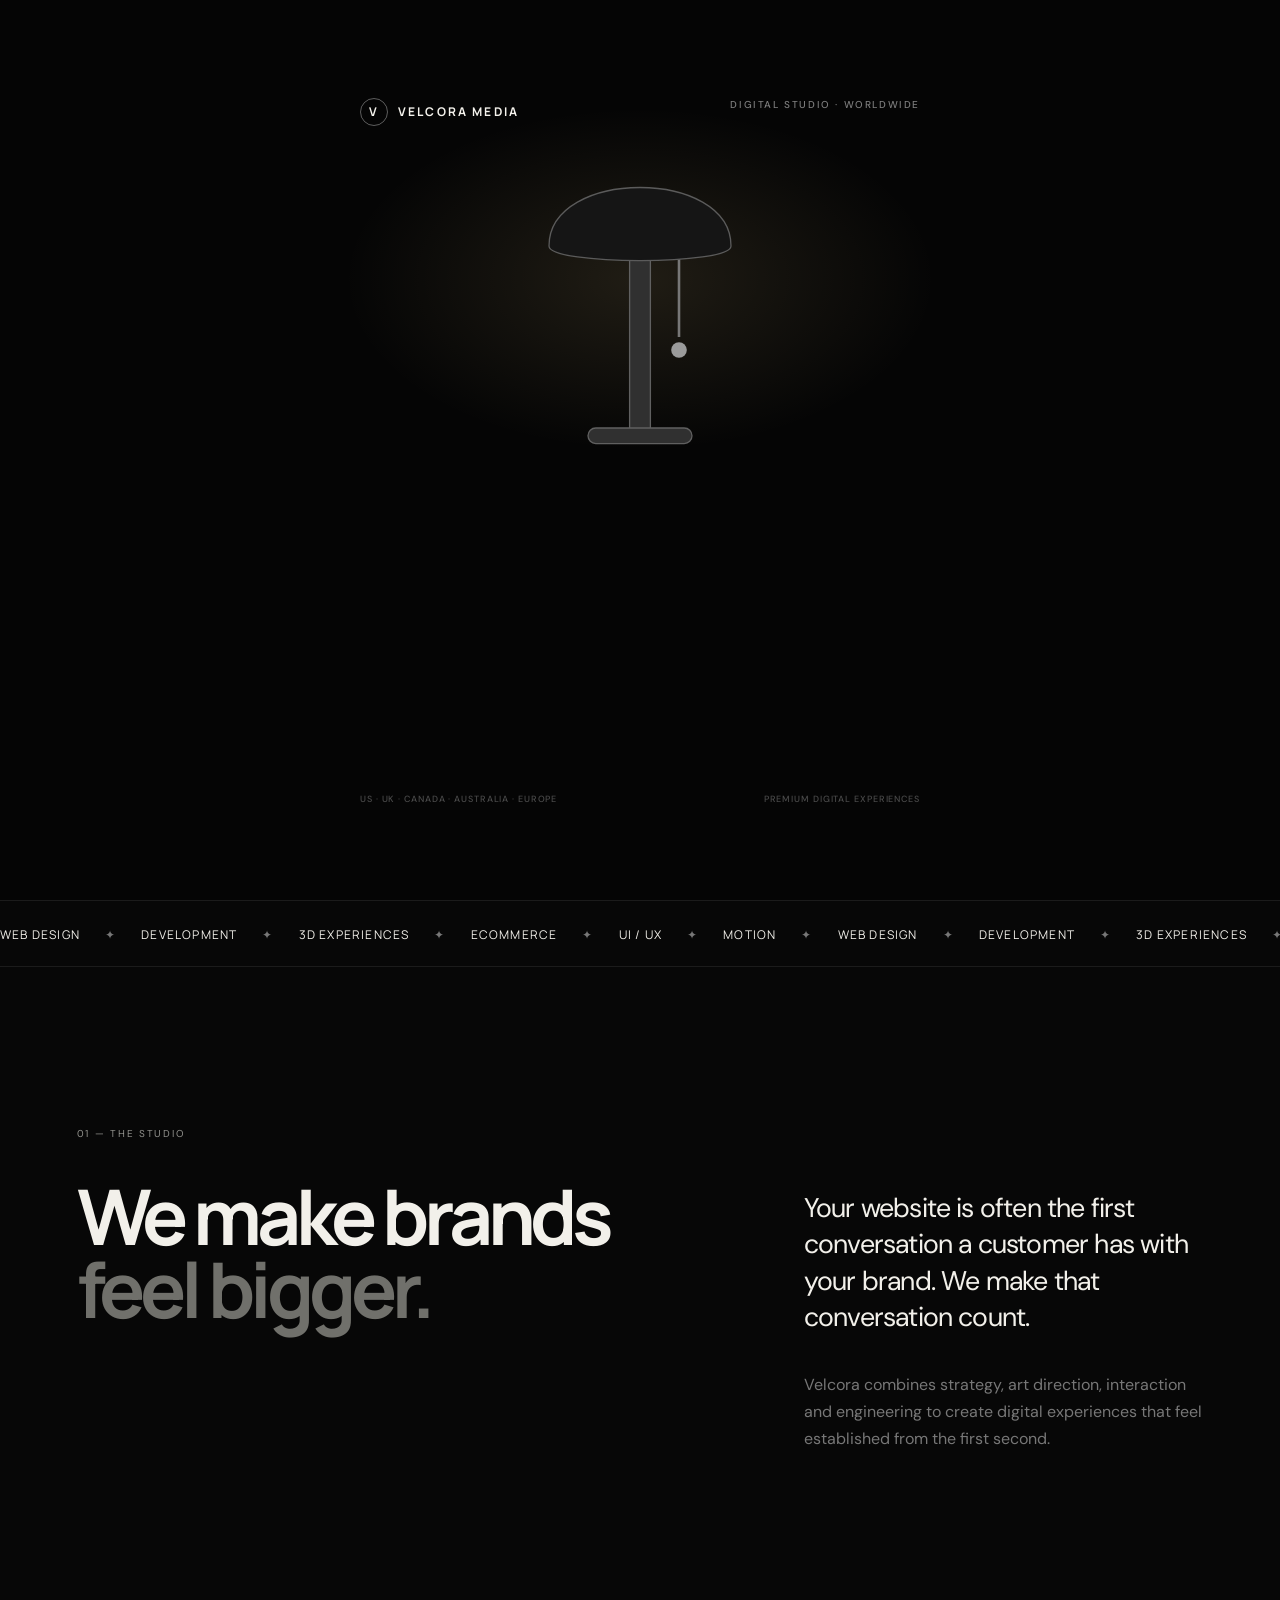
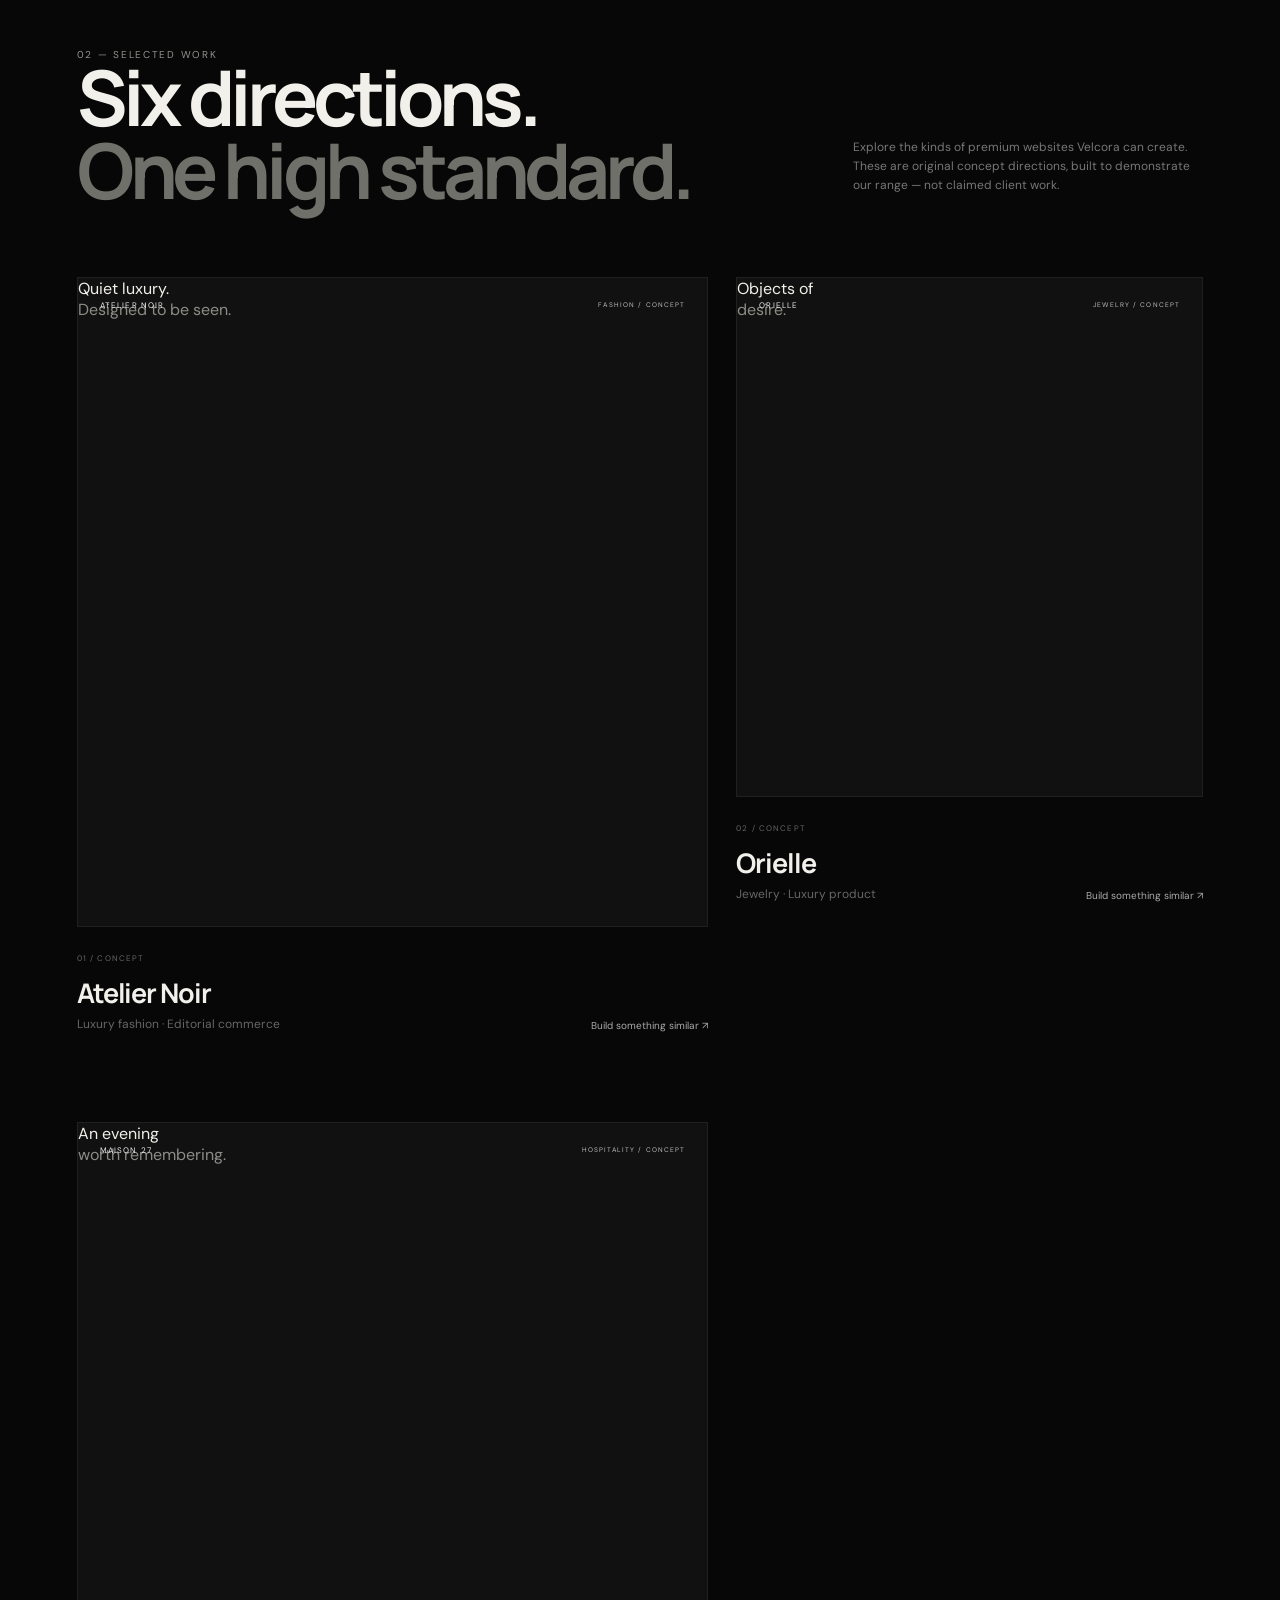
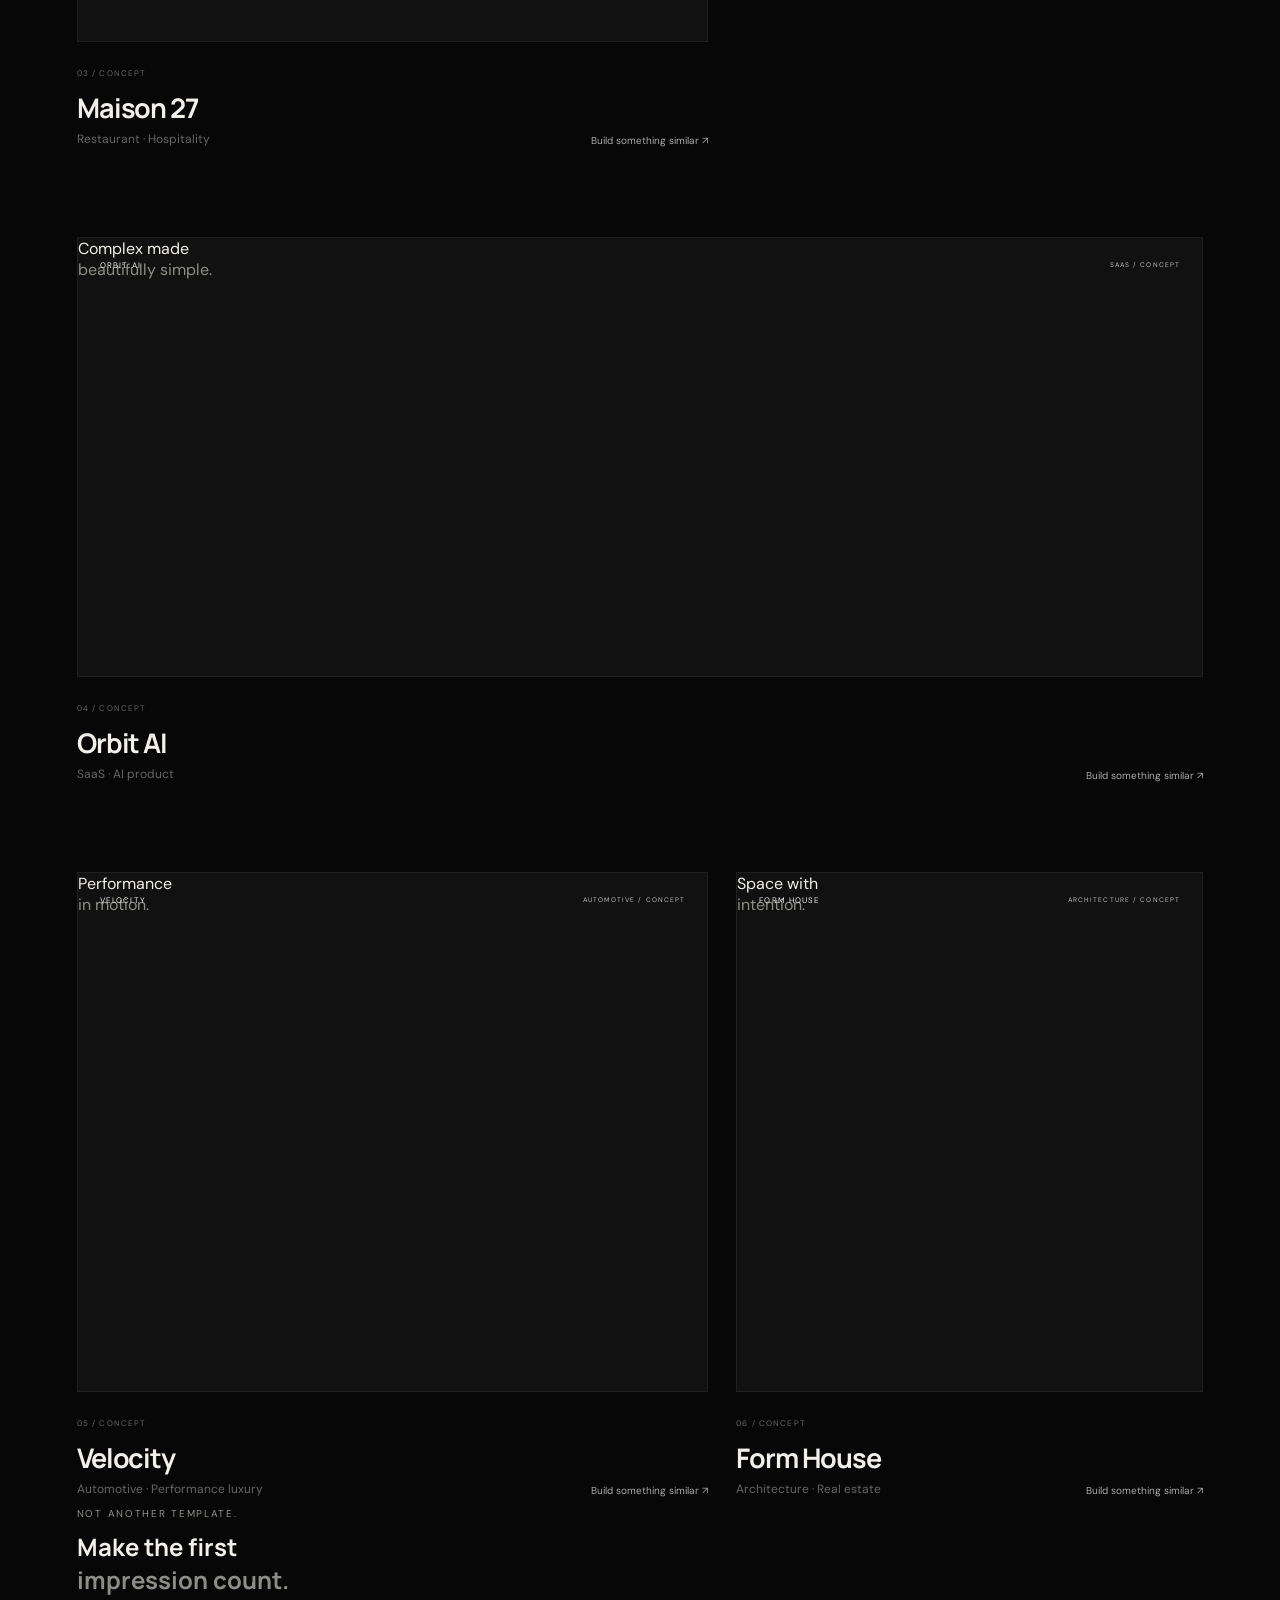
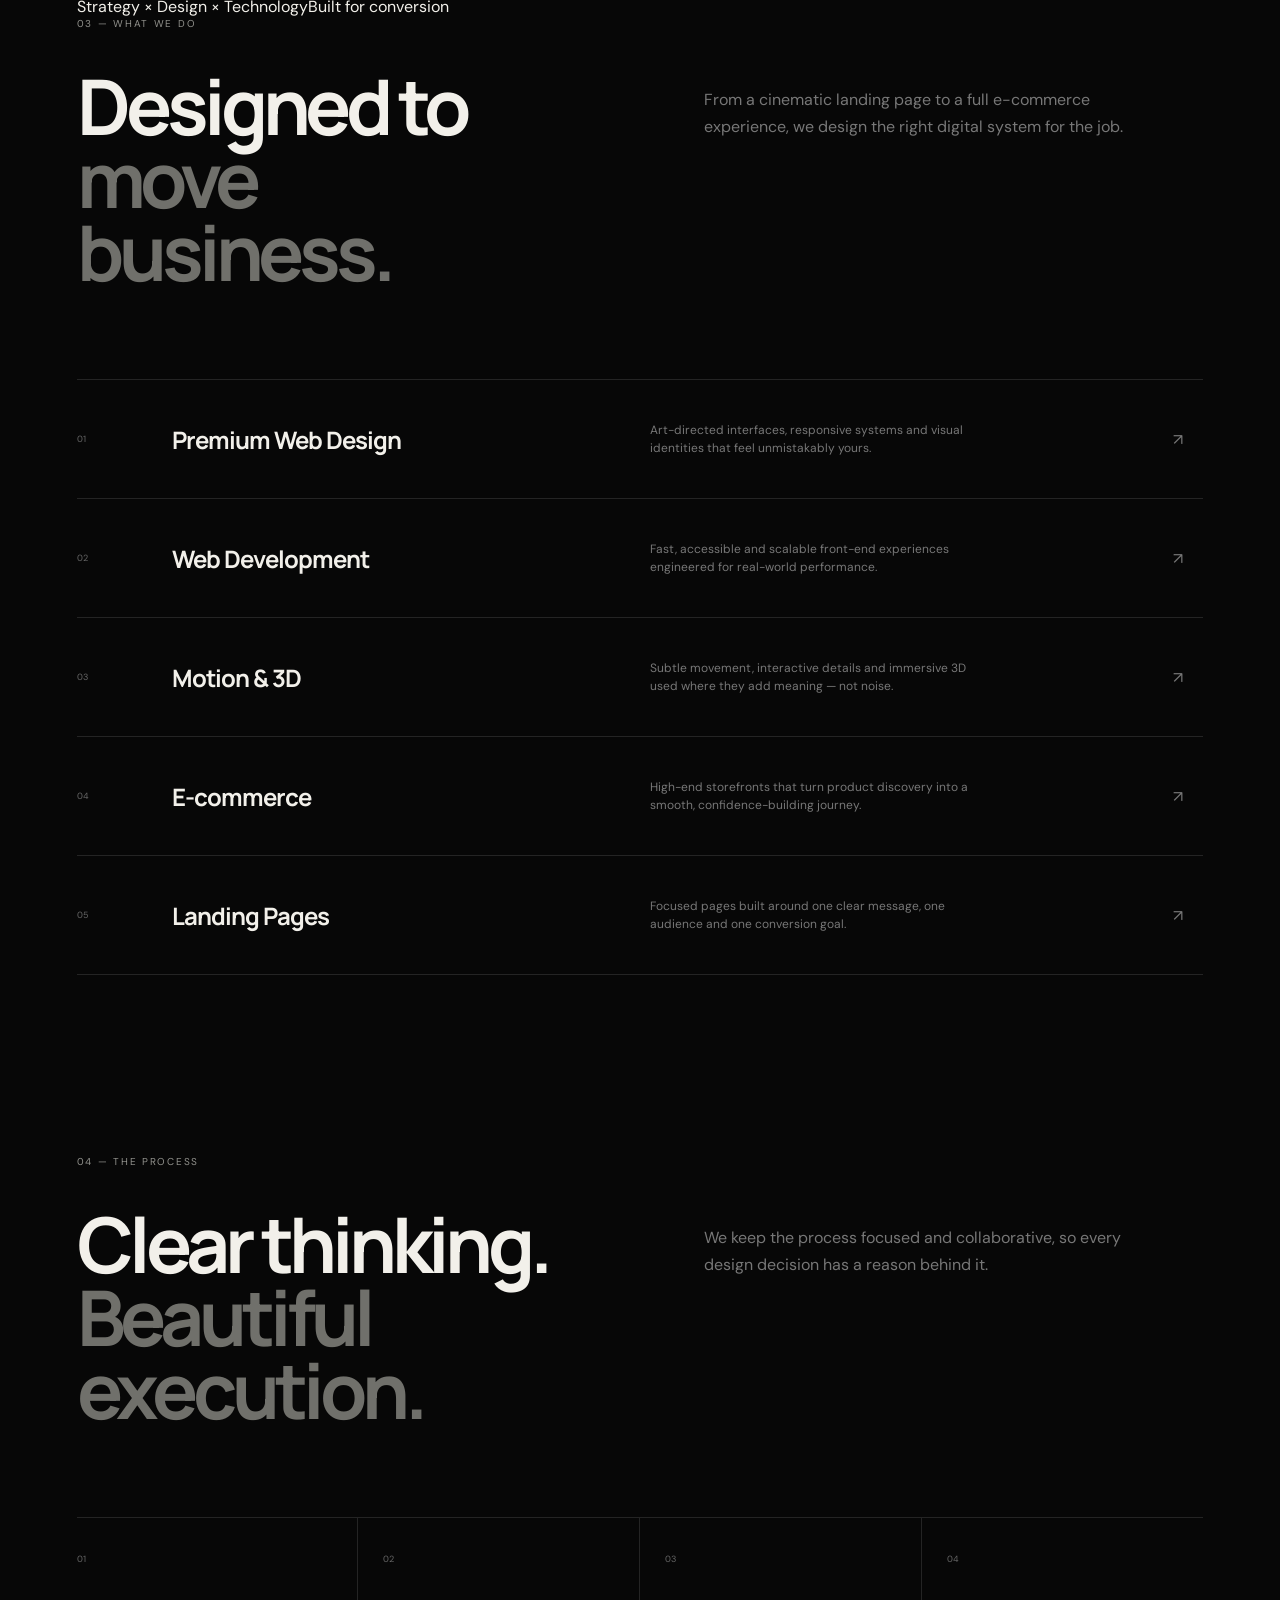
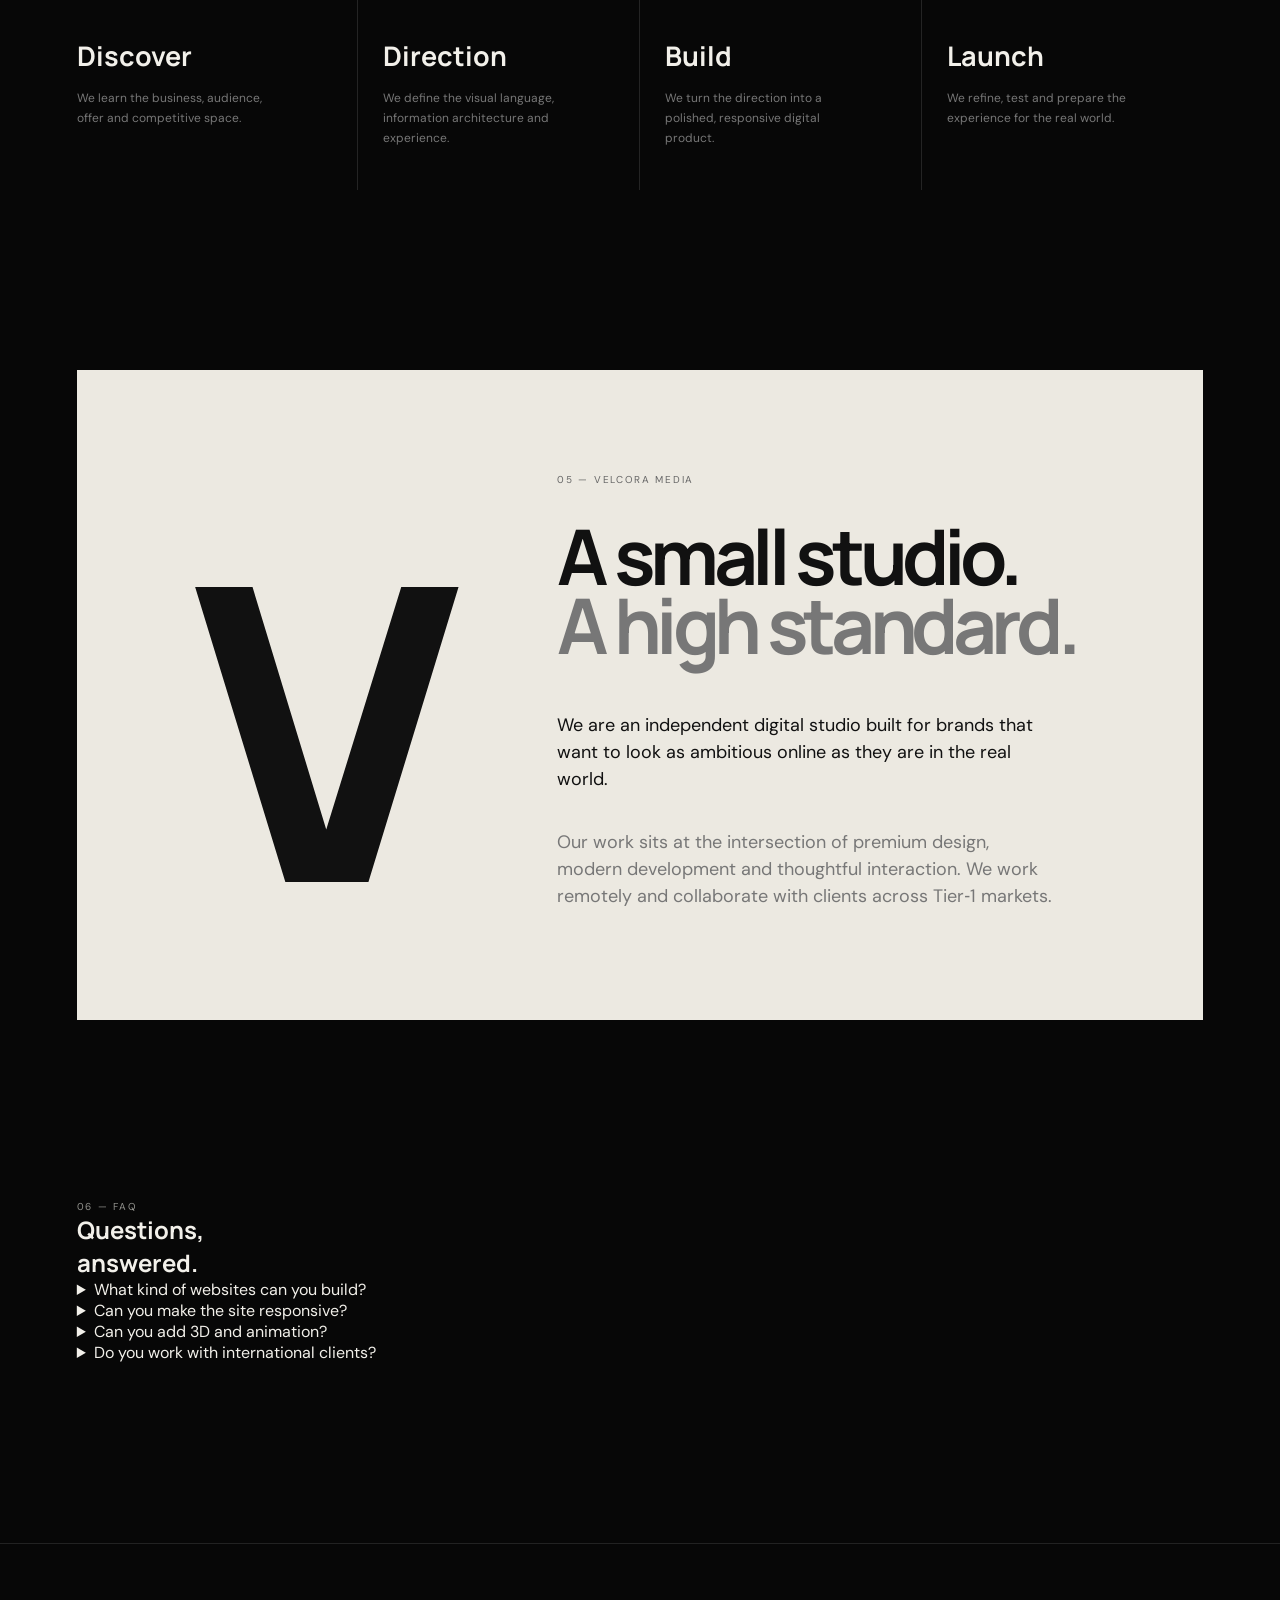
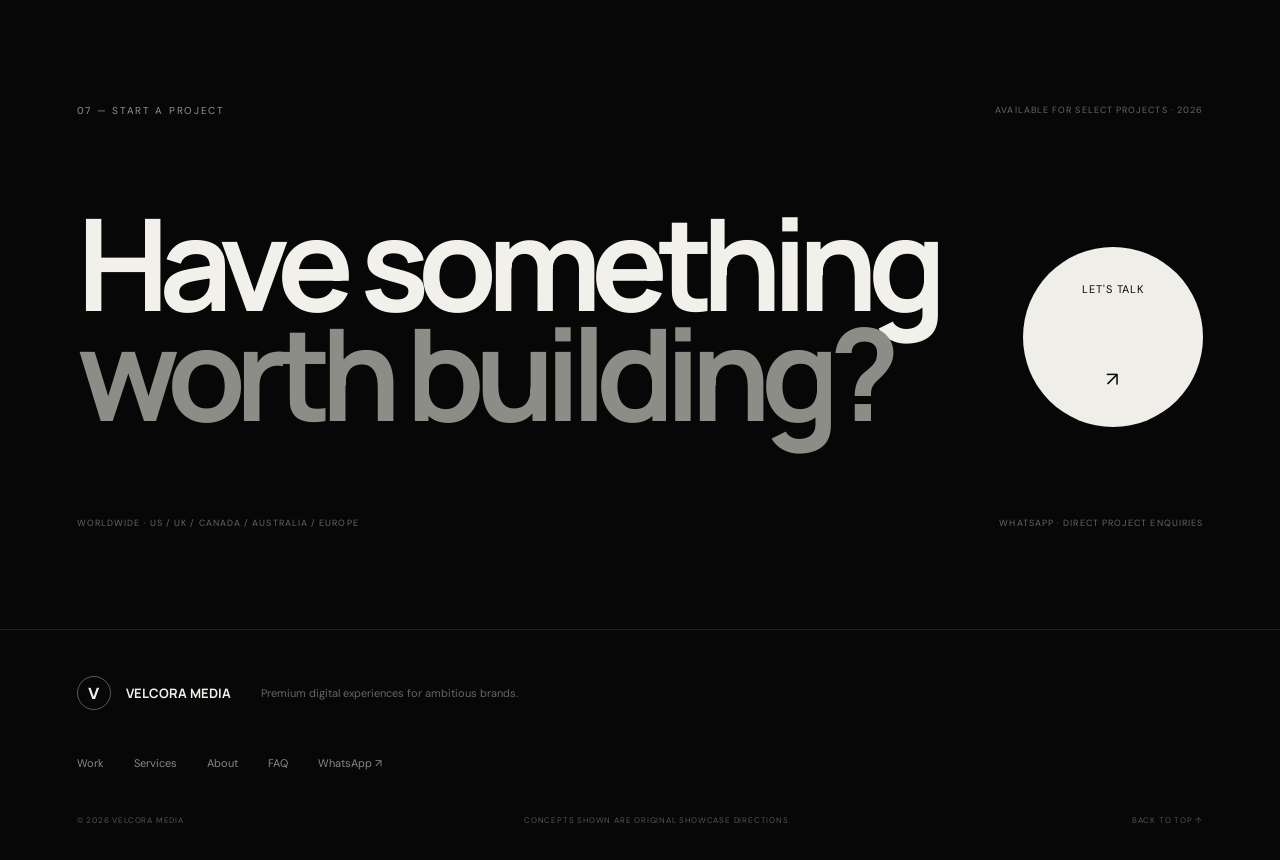
==== commit e9edd0b3: "Expand portfolio to six premium concept website directions" ====
--- a/index.html
+++ b/index.html
@@ -3,39 +3,49 @@
 <head>
 <meta charset="UTF-8">
 <meta name="viewport" content="width=device-width, initial-scale=1.0, viewport-fit=cover">
-<meta name="description" content="Velcora Media creates premium websites, digital products and interactive experiences for ambitious brands worldwide.">
+<meta name="description" content="Velcora Media creates premium websites and digital experiences for ambitious brands across the US, UK, Canada, Australia and Europe.">
 <meta name="theme-color" content="#070707">
-<meta property="og:title" content="Velcora Media — Digital experiences worth remembering.">
-<meta property="og:description" content="Premium web design, development and interactive digital experiences for ambitious brands.">
-<title>Velcora Media — Digital experiences worth remembering.</title>
+<meta name="format-detection" content="telephone=no">
+<title>Velcora Media — Premium Web Design & Digital Experiences</title>
 <link rel="preconnect" href="https://fonts.googleapis.com">
 <link rel="preconnect" href="https://fonts.gstatic.com" crossorigin>
 <link href="https://fonts.googleapis.com/css2?family=DM+Sans:wght@400;500;600;700&family=Manrope:wght@500;600;700;800&display=swap" rel="stylesheet">
-<link rel="stylesheet" href="login.css">
 <link rel="stylesheet" href="styles.css">
 <link rel="stylesheet" href="mobile.css">
+<link rel="stylesheet" href="login.css">
 </head>
 <body>
-<div class="page-progress" aria-hidden="true"></div><div class="noise"></div><div class="cursor-dot"></div><div class="cursor-ring"></div>
-<header class="nav" id="nav"><a class="brand" href="#top" aria-label="Velcora Media home"><span class="brand-mark">V</span><span class="brand-word">VELCORA<span>MEDIA</span></span></a><nav class="nav-links" aria-label="Main navigation"><a href="#work">Work</a><a href="#services">Services</a><a href="#process">Process</a><a href="#about">About</a><a href="#faq">FAQ</a></nav><a class="nav-cta magnetic" href="#contact">Start a project <span>↗</span></a><button class="menu" aria-label="Open menu" aria-expanded="false"><span></span><span></span></button></header>
+<div class="noise"></div><div class="cursor-dot"></div><div class="cursor-ring"></div>
+<header class="nav" id="nav">
+<a class="brand" href="#top" aria-label="Velcora Media home"><span class="brand-mark">V</span><span class="brand-word">VELCORA<span>MEDIA</span></span></a>
+<nav class="nav-links" aria-label="Main navigation"><a href="#work">Work</a><a href="#services">Services</a><a href="#process">Process</a><a href="#about">About</a><a href="#faq">FAQ</a></nav>
+<a class="nav-cta magnetic" href="#contact">Start a project <span>↗</span></a><button class="menu" aria-label="Open menu" aria-expanded="false"><span></span><span></span></button>
+</header>
 <main id="top">
-<section class="hero section-pad"><div class="hero-copy reveal"><p class="eyebrow"><span class="pulse"></span> Independent digital studio · Worldwide</p><h1>Digital experiences<br><em>worth remembering.</em></h1><p class="hero-lede">We design and build premium websites for ambitious brands across the US, UK, Canada, Australia and Europe.</p><div class="hero-actions"><a class="button button-light magnetic" href="#work">Explore the work <span>↓</span></a><a class="text-link" href="https://wa.me/919769772615?text=Hi%20Velcora%20Media%2C%20I%27d%20like%20to%20discuss%20a%20website%20project." target="_blank" rel="noopener noreferrer">Tell us your idea <span>↗</span></a></div><div class="hero-proof"><span>DESIGN</span><i></i><span>DEVELOPMENT</span><i></i><span>INTERACTION</span><i></i><span>CONVERSION</span></div></div><div class="hero-art" aria-hidden="true"><div class="hero-image"><img src="https://images.unsplash.com/photo-1516321318423-f06f85e504b3?auto=format&fit=crop&w=1200&q=85" alt="Abstract premium digital workspace" loading="eager"><div class="hero-image-shade"></div></div><div class="orb orb-back"></div><div class="v-3d"><span>V</span></div><div class="orb orb-front"></div><div class="art-label"><span>VELCORA</span><span>01 / 04</span></div></div><div class="hero-bottom"><span>Scroll to explore</span><span class="line"></span><span>US · UK · Canada · Australia</span></div></section>
+<section class="hero section-pad">
+<div class="hero-copy reveal"><p class="eyebrow"><span class="pulse"></span> Independent digital studio · Worldwide</p><h1>Websites that<br><em>feel expensive.</em></h1><p class="hero-lede">We design and build premium digital experiences for ambitious brands in the US, UK, Canada, Australia and Europe.</p><div class="hero-actions"><a class="button button-light magnetic" href="#work">Explore our work <span>↓</span></a><a class="text-link" href="https://wa.me/919769772615?text=Hi%20Velcora%20Media%2C%20I%27d%20like%20to%20discuss%20a%20website%20project." target="_blank" rel="noopener noreferrer">Tell us your idea <span>↗</span></a></div></div>
+<div class="hero-art"><div class="orb orb-back"></div><div class="v-3d"><span>V</span></div><div class="orb orb-front"></div><div class="art-label"><span>VELCORA</span><span>01 / 06</span></div></div>
+<div class="hero-bottom"><span>Scroll to explore</span><span class="line"></span><span>US · UK · Canada · Australia</span></div>
+</section>
 <section class="ticker"><div class="ticker-track"><span>WEB DESIGN</span><i>✦</i><span>DEVELOPMENT</span><i>✦</i><span>3D EXPERIENCES</span><i>✦</i><span>ECOMMERCE</span><i>✦</i><span>UI / UX</span><i>✦</i><span>MOTION</span><i>✦</i><span>WEB DESIGN</span><i>✦</i><span>DEVELOPMENT</span><i>✦</i><span>3D EXPERIENCES</span><i>✦</i><span>ECOMMERCE</span><i>✦</i><span>UI / UX</span><i>✦</i><span>MOTION</span><i>✦</i></div></section>
 <section class="intro section-pad reveal"><div class="section-kicker">01 — The studio</div><div class="intro-grid"><h2>We make brands<br><span>feel bigger.</span></h2><div><p class="large-copy">Your website is often the first conversation a customer has with your brand. We make that conversation count.</p><p class="muted">Velcora combines strategy, art direction, interaction and engineering to create digital experiences that feel established from the first second.</p></div></div></section>
-<section class="work section-pad" id="work"><div class="section-head reveal"><div><div class="section-kicker">02 — Selected concepts</div><h2>Work that gives<br><span>the idea a pulse.</span></h2></div><p>Concept projects created to demonstrate our visual, interaction and development range. Each is designed around a real commercial brief.</p></div><div class="projects">
-<article class="project project-large reveal"><a href="#contact" class="project-image image-luxora"><img src="https://images.unsplash.com/photo-1483985988355-763728e1935b?auto=format&fit=crop&w=1600&q=88" alt="Luxury fashion editorial concept" loading="lazy"><div class="image-overlay"></div><div class="project-ui"><span>LUXORA</span><small>FASHION / CONCEPT</small></div><div class="project-number">01</div></a><div class="project-meta"><div><span>01 / CONCEPT</span><h3>Luxora</h3><p>Luxury fashion · Editorial commerce</p></div><a href="#contact">View concept ↗</a></div></article>
-<article class="project reveal"><a href="#contact" class="project-image image-aurelia"><img src="https://images.unsplash.com/photo-1515562141207-7a88fb7ce338?auto=format&fit=crop&w=1200&q=88" alt="Fine jewelry editorial concept" loading="lazy"><div class="image-overlay"></div><div class="project-ui"><span>AURELIA</span><small>JEWELRY / CONCEPT</small></div><div class="project-number">02</div></a><div class="project-meta"><div><span>02 / CONCEPT</span><h3>Aurelia</h3><p>Jewelry · Luxury product</p></div><a href="#contact">View concept ↗</a></div></article>
-<article class="project reveal"><a href="#contact" class="project-image image-nova"><img src="https://images.unsplash.com/photo-1518770660439-4636190af475?auto=format&fit=crop&w=1400&q=88" alt="Technology interface concept" loading="lazy"><div class="image-overlay"></div><div class="nova-word">NOVA<span>AI</span></div><div class="project-ui"><span>NOVA AI</span><small>TECH / CONCEPT</small></div><div class="project-number">03</div></a><div class="project-meta"><div><span>03 / CONCEPT</span><h3>Nova AI</h3><p>Technology · SaaS experience</p></div><a href="#contact">View concept ↗</a></div></article>
-<article class="project project-wide reveal"><a href="#contact" class="project-image image-velocity"><img src="https://images.unsplash.com/photo-1493238792000-8113da705763?auto=format&fit=crop&w=1800&q=88" alt="Luxury automotive concept" loading="lazy"><div class="image-overlay"></div><div class="project-ui"><span>VELOCITY</span><small>AUTOMOTIVE / CONCEPT</small></div><div class="project-number">04</div></a><div class="project-meta"><div><span>04 / CONCEPT</span><h3>Velocity</h3><p>Automotive · Performance luxury</p></div><a href="#contact">View concept ↗</a></div></article></div></section>
-<section class="manifesto section-pad reveal"><div class="manifesto-grid"><div><span class="section-kicker">The Velcora standard</span><h2>Good design gets attention.<br><em>Great design earns trust.</em></h2></div><p>We obsess over the details people feel before they can explain them: rhythm, typography, motion, hierarchy, speed and clarity.</p></div><div class="manifesto-line"><span>01 / CLARITY</span><span>02 / CRAFT</span><span>03 / PERFORMANCE</span><span>04 / PURPOSE</span></div></section>
-<section class="services section-pad" id="services"><div class="section-kicker">03 — What we do</div><div class="services-head reveal"><h2>Designed to<br><span>move business.</span></h2><p>Every service is built around the same idea: make your brand easier to trust, easier to remember and easier to choose.</p></div><div class="service-list"><div class="service reveal"><span>01</span><h3>Premium Web Design</h3><p>Art-directed interfaces, responsive systems and visual identities that feel unmistakably yours.</p><b>↗</b></div><div class="service reveal"><span>02</span><h3>Web Development</h3><p>Fast, accessible and scalable front-end experiences engineered for real-world performance.</p><b>↗</b></div><div class="service reveal"><span>03</span><h3>Motion & 3D</h3><p>Subtle movement, interactive details and immersive 3D used where they add meaning—not noise.</p><b>↗</b></div><div class="service reveal"><span>04</span><h3>E-commerce</h3><p>High-end storefronts that turn product discovery into a smooth, confidence-building journey.</p><b>↗</b></div></div></section>
-<section class="capabilities section-pad reveal"><div class="section-kicker">04 — Capabilities</div><div class="cap-grid"><div><span>Frontend</span><p>HTML · CSS · JavaScript · React · Next.js</p></div><div><span>Commerce</span><p>Shopify · Custom storefronts · Conversion UX</p></div><div><span>Experience</span><p>Motion · 3D · Micro-interactions · Responsive systems</p></div><div><span>Delivery</span><p>Design direction · Development · QA · Launch support</p></div></div></section>
-<section class="process section-pad" id="process"><div class="section-kicker">05 — The process</div><div class="process-grid reveal"><h2>Clear thinking.<br><span>Beautiful execution.</span></h2><p>We keep the process focused and collaborative, so every design decision has a reason behind it.</p></div><div class="steps"><div class="step reveal"><span>01</span><h3>Discover</h3><p>We learn the business, audience, offer and competitive space.</p></div><div class="step reveal"><span>02</span><h3>Direction</h3><p>We define the visual language, information architecture and experience.</p></div><div class="step reveal"><span>03</span><h3>Build</h3><p>We turn the direction into a polished, responsive digital product.</p></div><div class="step reveal"><span>04</span><h3>Launch</h3><p>We refine, test and prepare the experience for the real world.</p></div></div></section>
-<section class="about section-pad" id="about"><div class="about-card reveal"><div class="about-symbol">V</div><div class="about-copy"><div class="section-kicker">06 — Velcora Media</div><h2>A small studio.<br><span>A high standard.</span></h2><p>We are an independent digital studio built for brands that want to look as ambitious online as they are in the real world.</p><p class="muted">Our work sits at the intersection of premium design, modern development and thoughtful interaction. We work remotely and collaborate with clients across Tier‑1 markets.</p><div class="about-meta"><span>REMOTE · WORLDWIDE</span><span>SELECT PROJECTS · 2026</span></div></div></div></section>
-<section class="faq section-pad" id="faq"><div class="section-kicker">07 — FAQ</div><div class="faq-wrap"><details class="faq-item reveal" open><summary>What kind of websites do you build?<span>+</span></summary><p>Premium business websites, landing pages, ecommerce experiences, SaaS websites and interactive brand sites. The visual direction is tailored to the business rather than forced into a template.</p></details><details class="faq-item reveal"><summary>Can you work with an existing brand?<span>+</span></summary><p>Yes. We can work from an existing identity or help refine the digital direction while keeping the brand recognizable and consistent.</p></details><details class="faq-item reveal"><summary>Do you handle mobile responsiveness?<span>+</span></summary><p>Yes. Every website is designed to work across desktop, tablet and mobile, with touch-friendly interactions and careful typography scaling.</p></details><details class="faq-item reveal"><summary>How do we start?<span>+</span></summary><p>Send a short message with your business, website goal, preferred style and timeline. We will use that to understand whether the project is a good fit.</p></details></div></section>
-<section class="contact section-pad" id="contact"><div class="contact-top reveal"><div class="section-kicker">08 — Start a project</div><span>Available for select projects · 2026</span></div><div class="contact-main reveal"><div><h2>Have something<br><em>worth building?</em></h2><p class="contact-sub">Tell us what you're building. We will turn the rough idea into a clear digital direction.</p></div><a class="contact-button magnetic" href="https://wa.me/919769772615?text=Hi%20Velcora%20Media%2C%20I%27d%20like%20to%20start%20a%20website%20project." target="_blank" rel="noopener noreferrer">Let's talk <span>↗</span></a></div><div class="contact-details"><span>Worldwide · US / UK / Canada / Australia / Europe</span><span>WhatsApp · Direct project enquiries</span></div></section>
+<section class="work section-pad" id="work"><div class="section-head reveal"><div><div class="section-kicker">02 — Selected work</div><h2>Six directions.<br><span>One high standard.</span></h2></div><p>Explore the kinds of premium websites Velcora can create. These are original concept directions, built to demonstrate our range — not claimed client work.</p></div>
+<div class="projects">
+<article class="project project-large reveal"><a href="#contact" class="project-image image-fashion" aria-label="View fashion concept"><div class="project-overlay"></div><div class="project-ui"><span>ATELIER NOIR</span><small>FASHION / CONCEPT</small></div><div class="project-center-copy">Quiet luxury.<br><em>Designed to be seen.</em></div></a><div class="project-meta"><div><span>01 / CONCEPT</span><h3>Atelier Noir</h3><p>Luxury fashion · Editorial commerce</p></div><a href="#contact">Build something similar ↗</a></div></article>
+<article class="project reveal"><a href="#contact" class="project-image image-jewelry" aria-label="View jewelry concept"><div class="project-overlay"></div><div class="project-ui"><span>ORIELLE</span><small>JEWELRY / CONCEPT</small></div><div class="project-center-copy">Objects of<br><em>desire.</em></div></a><div class="project-meta"><div><span>02 / CONCEPT</span><h3>Orielle</h3><p>Jewelry · Luxury product</p></div><a href="#contact">Build something similar ↗</a></div></article>
+<article class="project reveal"><a href="#contact" class="project-image image-restaurant" aria-label="View restaurant concept"><div class="project-overlay"></div><div class="project-ui"><span>MAISON 27</span><small>HOSPITALITY / CONCEPT</small></div><div class="project-center-copy">An evening<br><em>worth remembering.</em></div></a><div class="project-meta"><div><span>03 / CONCEPT</span><h3>Maison 27</h3><p>Restaurant · Hospitality</p></div><a href="#contact">Build something similar ↗</a></div></article>
+<article class="project project-wide reveal"><a href="#contact" class="project-image image-tech" aria-label="View SaaS concept"><div class="project-overlay"></div><div class="project-ui"><span>ORBIT AI</span><small>SAAS / CONCEPT</small></div><div class="project-center-copy">Complex made<br><em>beautifully simple.</em></div></a><div class="project-meta"><div><span>04 / CONCEPT</span><h3>Orbit AI</h3><p>SaaS · AI product</p></div><a href="#contact">Build something similar ↗</a></div></article>
+<article class="project reveal"><a href="#contact" class="project-image image-auto" aria-label="View automotive concept"><div class="project-overlay"></div><div class="project-ui"><span>VELOCITY</span><small>AUTOMOTIVE / CONCEPT</small></div><div class="project-center-copy">Performance<br><em>in motion.</em></div></a><div class="project-meta"><div><span>05 / CONCEPT</span><h3>Velocity</h3><p>Automotive · Performance luxury</p></div><a href="#contact">Build something similar ↗</a></div></article>
+<article class="project reveal"><a href="#contact" class="project-image image-architecture" aria-label="View architecture concept"><div class="project-overlay"></div><div class="project-ui"><span>FORM HOUSE</span><small>ARCHITECTURE / CONCEPT</small></div><div class="project-center-copy">Space with<br><em>intention.</em></div></a><div class="project-meta"><div><span>06 / CONCEPT</span><h3>Form House</h3><p>Architecture · Real estate</p></div><a href="#contact">Build something similar ↗</a></div></article>
+</div></section>
+<section class="statement section-pad reveal"><div class="statement-line"></div><p class="eyebrow">Not another template.</p><h2>Make the first<br><em>impression count.</em></h2><div class="statement-foot"><span>Strategy × Design × Technology</span><span>Built for conversion</span></div></section>
+<section class="services section-pad" id="services"><div class="section-kicker">03 — What we do</div><div class="services-head reveal"><h2>Designed to<br><span>move business.</span></h2><p>From a cinematic landing page to a full e-commerce experience, we design the right digital system for the job.</p></div><div class="service-list"><div class="service reveal"><span>01</span><h3>Premium Web Design</h3><p>Art-directed interfaces, responsive systems and visual identities that feel unmistakably yours.</p><b>↗</b></div><div class="service reveal"><span>02</span><h3>Web Development</h3><p>Fast, accessible and scalable front-end experiences engineered for real-world performance.</p><b>↗</b></div><div class="service reveal"><span>03</span><h3>Motion & 3D</h3><p>Subtle movement, interactive details and immersive 3D used where they add meaning — not noise.</p><b>↗</b></div><div class="service reveal"><span>04</span><h3>E-commerce</h3><p>High-end storefronts that turn product discovery into a smooth, confidence-building journey.</p><b>↗</b></div><div class="service reveal"><span>05</span><h3>Landing Pages</h3><p>Focused pages built around one clear message, one audience and one conversion goal.</p><b>↗</b></div></div></section>
+<section class="process section-pad" id="process"><div class="section-kicker">04 — The process</div><div class="process-grid reveal"><h2>Clear thinking.<br><span>Beautiful execution.</span></h2><p>We keep the process focused and collaborative, so every design decision has a reason behind it.</p></div><div class="steps"><div class="step reveal"><span>01</span><h3>Discover</h3><p>We learn the business, audience, offer and competitive space.</p></div><div class="step reveal"><span>02</span><h3>Direction</h3><p>We define the visual language, information architecture and experience.</p></div><div class="step reveal"><span>03</span><h3>Build</h3><p>We turn the direction into a polished, responsive digital product.</p></div><div class="step reveal"><span>04</span><h3>Launch</h3><p>We refine, test and prepare the experience for the real world.</p></div></div></section>
+<section class="about section-pad" id="about"><div class="about-card reveal"><div class="about-symbol">V</div><div class="about-copy"><div class="section-kicker">05 — Velcora Media</div><h2>A small studio.<br><span>A high standard.</span></h2><p>We are an independent digital studio built for brands that want to look as ambitious online as they are in the real world.</p><p class="muted">Our work sits at the intersection of premium design, modern development and thoughtful interaction. We work remotely and collaborate with clients across Tier‑1 markets.</p></div></div></section>
+<section class="faq section-pad" id="faq"><div class="section-kicker">06 — FAQ</div><div class="faq-grid"><h2 class="reveal">Questions,<br><span>answered.</span></h2><div class="faq-list"><details class="reveal"><summary>What kind of websites can you build?</summary><p>We can create premium business websites, landing pages, e-commerce stores, SaaS websites, hospitality sites, portfolios, real-estate sites and custom interactive experiences.</p></details><details class="reveal"><summary>Can you make the site responsive?</summary><p>Yes. Every project is designed for desktop, tablet and mobile, with touch-friendly interactions and performance in mind.</p></details><details class="reveal"><summary>Can you add 3D and animation?</summary><p>Yes. We use motion and 3D selectively to create a memorable experience without turning the website into a slow gimmick.</p></details><details class="reveal"><summary>Do you work with international clients?</summary><p>Yes. Velcora is positioned for clients in the US, UK, Canada, Australia and Europe, with remote collaboration built into the process.</p></details></div></div></section>
+<section class="contact section-pad" id="contact"><div class="contact-top reveal"><div class="section-kicker">07 — Start a project</div><span>Available for select projects · 2026</span></div><div class="contact-main reveal"><h2>Have something<br><em>worth building?</em></h2><a class="contact-button magnetic" href="https://wa.me/919769772615?text=Hi%20Velcora%20Media%2C%20I%27d%20like%20to%20start%20a%20website%20project." target="_blank" rel="noopener noreferrer" aria-label="Contact Velcora Media on WhatsApp">Let's talk <span>↗</span></a></div><div class="contact-details"><span>Worldwide · US / UK / Canada / Australia / Europe</span><span>WhatsApp · Direct project enquiries</span></div></section>
 </main>
-<footer class="footer section-pad"><div class="footer-brand"><span class="brand-mark">V</span><strong>VELCORA MEDIA</strong><p>Premium digital experiences for ambitious brands.</p></div><div class="footer-links"><a href="#work">Work</a><a href="#services">Services</a><a href="#about">About</a><a href="#faq">FAQ</a><a href="https://wa.me/919769772615?text=Hi%20Velcora%20Media%2C%20I%27d%20like%20to%20discuss%20a%20project." target="_blank" rel="noopener noreferrer">WhatsApp ↗</a></div><div class="footer-bottom"><span>© 2026 Velcora Media</span><span>Designed & developed with intention.</span><a href="#top">Back to top ↑</a></div></footer>
+<footer class="footer section-pad"><div class="footer-brand"><span class="brand-mark">V</span><strong>VELCORA MEDIA</strong><p>Premium digital experiences for ambitious brands.</p></div><div class="footer-links"><a href="#work">Work</a><a href="#services">Services</a><a href="#about">About</a><a href="#faq">FAQ</a><a href="https://wa.me/919769772615?text=Hi%20Velcora%20Media%2C%20I%27d%20like%20to%20discuss%20a%20project." target="_blank" rel="noopener noreferrer">WhatsApp ↗</a></div><div class="footer-bottom"><span>© 2026 Velcora Media</span><span>Concepts shown are original showcase directions.</span><a href="#top">Back to top ↑</a></div></footer>
 <script src="script.js"></script>
 </body>
 </html>
--- a/styles.css
+++ b/styles.css
@@ -1 +1 @@
-*{box-sizing:border-box}html{scroll-behavior:smooth}body{margin:0;background:#070707;color:#f2f0ea;font-family:'DM Sans',sans-serif;overflow-x:hidden}body:before{content:'';position:fixed;inset:0;pointer-events:none;background:radial-gradient(circle at 70% 10%,rgba(255,255,255,.055),transparent 30%);z-index:-2}.noise{position:fixed;inset:0;opacity:.045;pointer-events:none;z-index:50;background-image:url("data:image/svg+xml,%3Csvg viewBox='0 0 180 180' xmlns='http://www.w3.org/2000/svg'%3E%3Cfilter id='n'%3E%3CfeTurbulence type='fractalNoise' baseFrequency='.8' numOctaves='4' stitchTiles='stitch'/%3E%3C/filter%3E%3Crect width='100%25' height='100%25' filter='url(%23n)' opacity='.45'/%3E%3C/svg%3E")}a{color:inherit;text-decoration:none}.section-pad{padding-left:6vw;padding-right:6vw}.nav{height:82px;position:fixed;top:0;left:0;right:0;z-index:20;display:flex;align-items:center;justify-content:space-between;padding:0 4vw;border-bottom:1px solid rgba(255,255,255,.08);background:rgba(7,7,7,.72);backdrop-filter:blur(18px);transition:.4s}.nav.scrolled{height:68px;background:rgba(7,7,7,.9)}.brand{display:flex;align-items:center;gap:12px;font-family:Manrope,sans-serif;font-weight:800;letter-spacing:.05em}.brand-mark{display:grid;place-items:center;width:34px;height:34px;border:1px solid rgba(255,255,255,.32);border-radius:50%;font-weight:800}.brand-word{font-size:13px}.brand-word>span{font-size:9px;opacity:.5;margin-left:6px;letter-spacing:.2em}.nav-links{display:flex;gap:34px;font-size:13px;color:#aaa}.nav-links a{transition:.3s}.nav-links a:hover{color:#fff}.nav-cta{font-size:12px;text-transform:uppercase;letter-spacing:.08em;border:1px solid rgba(255,255,255,.22);padding:12px 16px;border-radius:99px}.nav-cta span{margin-left:12px}.menu{display:none;background:none;border:0}.hero{min-height:100vh;position:relative;display:flex;align-items:center;padding-top:100px;padding-bottom:80px}.hero-copy{width:55%;position:relative;z-index:2}.eyebrow,.section-kicker{font-size:11px;letter-spacing:.16em;text-transform:uppercase;color:#9b9b96}.eyebrow{display:flex;align-items:center;gap:9px}.pulse{width:7px;height:7px;border-radius:50%;background:#e9e7df;box-shadow:0 0 0 6px rgba(255,255,255,.06)}h1,h2,h3{font-family:Manrope,sans-serif;margin:0}h1{font-size:clamp(54px,8.2vw,128px);line-height:.91;letter-spacing:-.075em;margin:25px 0 30px;max-width:900px}em{font-style:normal;color:#8f8f89} .hero-lede{font-size:17px;line-height:1.65;color:#aaa;max-width:520px}.hero-actions{display:flex;align-items:center;gap:28px;margin-top:38px}.button{display:inline-flex;align-items:center;gap:35px;padding:17px 20px;border-radius:99px;font-size:12px;text-transform:uppercase;letter-spacing:.08em}.button-light{background:#f0eee8;color:#080808}.button-light span{font-size:16px}.text-link{font-size:13px;color:#ddd;border-bottom:1px solid #444;padding-bottom:7px}.text-link span{margin-left:10px}.hero-art{position:absolute;right:3vw;top:16vh;width:43vw;height:70vh;display:grid;place-items:center;perspective:1200px}.v-3d{width:min(31vw,430px);height:min(31vw,430px);display:grid;place-items:center;transform:rotateX(18deg) rotateY(-24deg) rotateZ(-7deg);animation:float 8s ease-in-out infinite;filter:drop-shadow(0 40px 55px rgba(0,0,0,.7))}.v-3d:before,.v-3d:after{content:'';position:absolute;border:1px solid rgba(255,255,255,.2);inset:12%;transform:rotate(45deg);border-radius:34px}.v-3d:after{inset:19%;border-color:rgba(255,255,255,.08);transform:rotate(45deg) translateZ(40px)}.v-3d span{font-family:Manrope;font-size:min(26vw,360px);font-weight:800;line-height:1;color:#111;text-shadow:2px 2px 0 #777,5px 5px 0 #333,-2px -2px 0 #eee;transform:translateZ(60px)}.orb{position:absolute;border-radius:50%;border:1px solid rgba(255,255,255,.12);filter:blur(.2px)}.orb-back{width:70%;height:70%;background:radial-gradient(circle at 35% 30%,rgba(255,255,255,.12),transparent 28%,rgba(255,255,255,.02) 60%,transparent 70%)}.orb-front{width:20%;height:20%;right:8%;bottom:10%;background:rgba(255,255,255,.04);box-shadow:0 0 70px rgba(255,255,255,.08)}.art-label{position:absolute;bottom:0;right:10%;display:flex;gap:30px;font-size:9px;letter-spacing:.16em;color:#777}.hero-bottom{position:absolute;left:6vw;right:6vw;bottom:28px;display:flex;align-items:center;gap:20px;font-size:9px;letter-spacing:.12em;text-transform:uppercase;color:#666}.hero-bottom .line{height:1px;background:#333;flex:1}.ticker{overflow:hidden;border-top:1px solid #1b1b1b;border-bottom:1px solid #1b1b1b;padding:22px 0;white-space:nowrap}.ticker-track{display:inline-flex;align-items:center;gap:25px;animation:marquee 28s linear infinite;font-family:Manrope;font-size:13px;letter-spacing:.1em}.ticker i{font-style:normal;color:#777}.intro{padding-top:160px;padding-bottom:190px}.intro-grid{display:grid;grid-template-columns:1.2fr .8fr;gap:10vw;margin-top:40px}.intro h2,.section-head h2,.services h2,.process h2{font-size:clamp(44px,6vw,90px);line-height:.95;letter-spacing:-.065em}.intro h2 span,.section-head h2 span,.services h2 span,.process h2 span{color:#70706b}.large-copy{font-size:27px;line-height:1.35;letter-spacing:-.03em;margin:10px 0 35px}.muted{color:#777;line-height:1.7}.section-head{display:flex;justify-content:space-between;align-items:end;gap:30px;margin-bottom:75px}.section-head>p{max-width:310px;color:#777;line-height:1.6;font-size:13px}.projects{display:grid;grid-template-columns:1.15fr .85fr;gap:90px 28px}.project-large{grid-row:span 1}.project-wide{grid-column:1/-1}.project-image{height:520px;display:block;position:relative;overflow:hidden;background:#111;border:1px solid #202020;transition:transform .6s cubic-bezier(.2,.8,.2,1)}.project-image:hover{transform:scale(.985)}.project-large .project-image{height:650px}.project-wide .project-image{height:440px}.image-luxora{background:linear-gradient(120deg,#151515,#26221c 48%,#080808)}.image-luxora:after{content:'L';position:absolute;font-family:Manrope;font-size:42vw;line-height:.7;font-weight:800;right:-4%;bottom:-5%;color:rgba(232,225,208,.08)}.image-aurelia{background:radial-gradient(circle at 50% 40%,#d7d2c5,#77766f 12%,#252522 34%,#0c0c0b 65%)}.jewel{position:absolute;inset:0;display:grid;place-items:center;font-family:Manrope;font-size:180px;font-weight:800;color:#151515;text-shadow:1px 1px 1px #eee,8px 12px 25px rgba(0,0,0,.6);transform:rotate(-8deg)}.image-nova{background:radial-gradient(circle at 50% 50%,#31312d,#090909 62%)}.nova-grid{position:absolute;inset:-20%;background:linear-gradient(rgba(255,255,255,.05) 1px,transparent 1px),linear-gradient(90deg,rgba(255,255,255,.05) 1px,transparent 1px);background-size:40px 40px;transform:perspective(500px) rotateX(62deg) scale(1.5)}.nova-word{position:absolute;inset:0;display:grid;place-items:center;font-family:Manrope;font-size:clamp(70px,9vw,150px);font-weight:800;letter-spacing:-.08em}.nova-word span{font-size:.25em;letter-spacing:.1em;margin-left:8px;color:#888}.image-velocity{background:linear-gradient(115deg,#0a0a0a,#222 50%,#070707)}.speed-lines{position:absolute;inset:0;background:repeating-linear-gradient(165deg,transparent 0 32px,rgba(255,255,255,.045) 33px 34px);transform:skewX(-15deg) scale(1.3)}.car-shape{position:absolute;width:62%;height:23%;left:19%;top:43%;border-radius:65% 35% 15% 15%;border:1px solid rgba(255,255,255,.35);box-shadow:0 35px 70px rgba(0,0,0,.8);transform:skewX(-8deg)}.car-shape:before{content:'';position:absolute;left:20%;top:-75%;width:48%;height:90%;border:1px solid rgba(255,255,255,.22);border-bottom:0;border-radius:80% 30% 0 0}.car-shape:after{content:'';position:absolute;left:8%;right:8%;bottom:-28%;height:20%;border-radius:50%;box-shadow:0 0 0 1px #333 inset}.project-ui{position:absolute;inset:22px;display:flex;justify-content:space-between;align-items:start;font-size:9px;letter-spacing:.14em;text-transform:uppercase;color:#ddd}.project-ui small{color:#777}.project-meta{display:flex;justify-content:space-between;gap:20px;padding-top:18px}.project-meta span{font-size:9px;color:#666;letter-spacing:.14em}.project-meta h3{font-size:27px;margin:8px 0 5px;letter-spacing:-.04em}.project-meta p{font-size:12px;color:#666;margin:0}.project-meta>a{font-size:11px;color:#aaa;align-self:end}.statement{padding-top:200px;padding-bottom:210px}.statement-line{height:1px;background:#222;margin-bottom:70px}.statement h2{font-size:clamp(60px,10vw,150px);line-height:.86;letter-spacing:-.08em;margin:22px 0 55px}.statement-foot{display:flex;justify-content:space-between;color:#666;font-size:10px;letter-spacing:.1em;text-transform:uppercase}.services{padding-bottom:190px}.services-head,.process-grid{display:grid;grid-template-columns:1fr 1fr;gap:10vw;margin:40px 0 90px}.services-head p,.process-grid p{color:#777;line-height:1.7;max-width:420px}.service{display:grid;grid-template-columns:70px 1fr 1.1fr 30px;align-items:center;gap:25px;border-top:1px solid #242424;padding:29px 0;transition:.4s}.service:last-child{border-bottom:1px solid #242424}.service:hover{padding-left:15px;background:linear-gradient(90deg,rgba(255,255,255,.025),transparent)}.service>span,.step>span{font-size:10px;color:#666}.service h3{font-size:24px;letter-spacing:-.04em}.service p{color:#777;font-size:12px;line-height:1.5;max-width:340px}.service b{font-weight:400;color:#777}.process{padding-bottom:180px}.steps{display:grid;grid-template-columns:repeat(4,1fr);border-top:1px solid #242424}.step{padding:28px 25px 30px 0;border-right:1px solid #242424;min-height:220px}.step:not(:first-child){padding-left:25px}.step:last-child{border-right:0}.step h3{font-size:27px;margin:70px 0 15px}.step p{color:#777;font-size:12px;line-height:1.65;max-width:190px}.about{padding-bottom:180px}.about-card{min-height:650px;background:#ece9e1;color:#111;display:grid;grid-template-columns:.8fr 1.2fr;overflow:hidden}.about-symbol{display:grid;place-items:center;font-family:Manrope;font-size:clamp(250px,32vw,520px);font-weight:800;line-height:.7;color:#111;letter-spacing:-.12em;transform:translateY(30px)}.about-copy{padding:80px 7vw 70px 30px;display:flex;flex-direction:column;justify-content:center}.about-copy .section-kicker{color:#666}.about-copy h2{font-size:clamp(52px,6vw,95px);line-height:.9;letter-spacing:-.07em;margin:35px 0}.about-copy h2 span{color:#777}.about-copy p{max-width:500px;font-size:18px;line-height:1.5}.contact{padding-top:160px;padding-bottom:100px;border-top:1px solid #222}.contact-top,.contact-details{display:flex;justify-content:space-between;color:#666;font-size:10px;text-transform:uppercase;letter-spacing:.12em}.contact-main{display:flex;justify-content:space-between;align-items:end;gap:30px;padding:90px 0}.contact-main h2{font-size:clamp(64px,10vw,145px);line-height:.86;letter-spacing:-.08em}.contact-button{width:180px;height:180px;border-radius:50%;background:#f0eee8;color:#090909;display:grid;place-items:center;text-transform:uppercase;font-size:12px;letter-spacing:.08em;transition:transform .4s}.contact-button span{font-size:20px}.contact-button:hover{transform:rotate(-10deg) scale(1.05)}.footer{padding-top:45px;padding-bottom:35px;border-top:1px solid #222}.footer-brand{display:flex;align-items:center;gap:15px}.footer-brand strong{font-family:Manrope;font-size:13px}.footer-brand p{color:#666;font-size:11px;margin-left:15px}.footer-links{display:flex;gap:30px;font-size:11px;color:#888;margin:45px 0}.footer-bottom{display:flex;justify-content:space-between;color:#555;font-size:9px;letter-spacing:.1em;text-transform:uppercase}.reveal{opacity:0;transform:translateY(35px);transition:opacity .9s ease,transform .9s ease}.reveal.visible{opacity:1;transform:none}@keyframes float{0%,100%{transform:rotateX(18deg) rotateY(-24deg) rotateZ(-7deg) translateY(0)}50%{transform:rotateX(22deg) rotateY(-17deg) rotateZ(-4deg) translateY(-20px)}}@keyframes marquee{to{transform:translateX(-50%)}}@media(max-width:900px){.nav-links,.nav-cta{display:none}.menu{display:flex;flex-direction:column;gap:5px}.menu span{display:block;width:24px;height:1px;background:#fff}.hero{min-height:900px}.hero-copy{width:100%;padding-top:80px}.hero-art{top:38%;right:-4%;width:70vw;height:50vh;opacity:.55}.hero-bottom span:last-child{display:none}.intro-grid,.services-head,.process-grid{grid-template-columns:1fr;gap:45px}.projects{grid-template-columns:1fr;gap:60px}.project-large .project-image,.project-image{height:500px}.project-wide{grid-column:auto}.project-wide .project-image{height:420px}.steps{grid-template-columns:1fr 1fr}.step{border-bottom:1px solid #242424}.service{grid-template-columns:45px 1fr 25px}.service p{display:none}.about-card{grid-template-columns:1fr;min-height:700px}.about-symbol{height:250px;font-size:280px}.about-copy{padding:30px 8vw 70px}.contact-main{flex-direction:column;align-items:start}.contact-button{width:145px;height:145px}.footer-brand{align-items:flex-start;flex-wrap:wrap}.footer-brand p{width:100%;margin:0}.footer-bottom{gap:15px;flex-wrap:wrap}.cursor-dot,.cursor-ring{display:none}}@media(max-width:560px){.section-pad{padding-left:6vw;padding-right:6vw}.nav{height:70px}.hero{padding-top:60px;min-height:820px}.hero-copy{padding-top:30px}.hero-lede{font-size:15px}.hero-actions{gap:20px;flex-wrap:wrap}.hero-art{top:47%;width:90vw;right:-14%;height:42vh}.v-3d{width:65vw;height:65vw}.hero-bottom{display:none}.intro{padding-top:110px;padding-bottom:130px}.large-copy{font-size:21px}.section-head{display:block;margin-bottom:45px}.section-head>p{margin-top:25px}.project-large .project-image,.project-image{height:430px}.project-wide .project-image{height:330px}.project-meta{align-items:start}.project-meta>a{font-size:10px}.statement{padding-top:130px;padding-bottom:140px}.statement-foot{gap:20px;flex-wrap:wrap}.service{grid-template-columns:35px 1fr 20px}.service h3{font-size:19px}.steps{grid-template-columns:1fr}.step,.step:not(:first-child){padding:25px 0;border-right:0}.step h3{margin-top:55px}.about{padding-bottom:120px}.about-symbol{height:210px;font-size:240px}.about-copy h2{font-size:52px}.about-copy p{font-size:15px}.contact{padding-top:110px}.contact-main{padding:65px 0}.contact-details{flex-direction:column;gap:12px}.footer-links{gap:18px;flex-wrap:wrap}}
+*{box-sizing:border-box}html{scroll-behavior:smooth}body{margin:0;background:#070707;color:#f2f0ea;font-family:'DM Sans',sans-serif;overflow-x:hidden}body.login-locked{overflow:hidden}.noise{position:fixed;inset:0;opacity:.035;pointer-events:none;z-index:60;background-image:url("data:image/svg+xml,%3Csvg viewBox='0 0 180 180' xmlns='http://www.w3.org/2000/svg'%3E%3Cfilter id='n'%3E%3CfeTurbulence type='fractalNoise' baseFrequency='.8' numOctaves='4' stitchTiles='stitch'/%3E%3C/filter%3E%3Crect width='100%25' height='100%25' filter='url(%23n)' opacity='.45'/%3E%3C/svg%3E")}a{color:inherit;text-decoration:none}button,input{font:inherit}.section-pad{padding-left:6vw;padding-right:6vw}.page-progress{position:fixed;top:0;left:0;width:0;height:2px;background:#f4f1e9;z-index:100}.nav{height:82px;position:fixed;top:0;left:0;right:0;z-index:30;display:flex;align-items:center;justify-content:space-between;padding:0 4vw;border-bottom:1px solid rgba(255,255,255,.08);background:rgba(7,7,7,.68);backdrop-filter:blur(20px);transition:.45s}.nav.scrolled{height:68px;background:rgba(7,7,7,.92)}.brand{display:flex;align-items:center;gap:12px;font-family:Manrope,sans-serif;font-weight:800;letter-spacing:.05em}.brand-mark{display:grid;place-items:center;width:34px;height:34px;border:1px solid rgba(255,255,255,.32);border-radius:50%;font-weight:800}.brand-word{font-size:13px}.brand-word>span{font-size:9px;opacity:.5;margin-left:6px;letter-spacing:.2em}.nav-links{display:flex;gap:30px;font-size:12px;color:#999}.nav-links a{transition:.3s}.nav-links a:hover{color:#fff}.nav-cta{font-size:11px;text-transform:uppercase;letter-spacing:.08em;border:1px solid rgba(255,255,255,.22);padding:12px 16px;border-radius:99px}.nav-cta span{margin-left:12px}.menu{display:none;background:none;border:0}.hero{min-height:100vh;position:relative;display:flex;align-items:center;padding-top:100px;padding-bottom:80px}.hero-copy{width:56%;position:relative;z-index:3}.eyebrow,.section-kicker{font-size:10px;letter-spacing:.17em;text-transform:uppercase;color:#92928d}.eyebrow{display:flex;align-items:center;gap:9px}.pulse{width:7px;height:7px;border-radius:50%;background:#e9e7df;box-shadow:0 0 0 6px rgba(255,255,255,.05)}h1,h2,h3{font-family:Manrope,sans-serif;margin:0}h1{font-size:clamp(54px,8.3vw,132px);line-height:.89;letter-spacing:-.075em;margin:25px 0 30px;max-width:980px}em{font-style:normal;color:#8d8d87}.hero-lede{font-size:16px;line-height:1.65;color:#aaa;max-width:530px}.hero-actions{display:flex;align-items:center;gap:28px;margin-top:38px}.button{display:inline-flex;align-items:center;gap:35px;padding:17px 20px;border-radius:99px;font-size:11px;text-transform:uppercase;letter-spacing:.08em}.button-light{background:#f0eee8;color:#080808}.button-light span{font-size:16px}.text-link{font-size:12px;color:#ddd;border-bottom:1px solid #444;padding-bottom:7px}.text-link span{margin-left:10px}.hero-proof{display:flex;align-items:center;gap:11px;margin-top:55px;color:#666;font-size:8px;letter-spacing:.14em}.hero-proof i{width:3px;height:3px;background:#777;border-radius:50%}.hero-art{position:absolute;right:2vw;top:12vh;width:48vw;height:76vh;display:grid;place-items:center;perspective:1200px}.hero-image{position:absolute;width:55%;height:72%;right:3%;top:11%;overflow:hidden;border:1px solid rgba(255,255,255,.1);opacity:.48;transform:rotate(5deg);filter:saturate(.65)}.hero-image img{width:100%;height:100%;object-fit:cover;transform:scale(1.06)}.hero-image-shade{position:absolute;inset:0;background:linear-gradient(120deg,rgba(7,7,7,.95),rgba(7,7,7,.2),rgba(7,7,7,.85))}.v-3d{width:min(31vw,430px);height:min(31vw,430px);display:grid;place-items:center;transform:rotateX(18deg) rotateY(-24deg) rotateZ(-7deg);animation:float 8s ease-in-out infinite;filter:drop-shadow(0 40px 55px rgba(0,0,0,.75));position:relative;z-index:2}.v-3d:before,.v-3d:after{content:'';position:absolute;border:1px solid rgba(255,255,255,.2);inset:12%;transform:rotate(45deg);border-radius:34px}.v-3d:after{inset:19%;border-color:rgba(255,255,255,.08);transform:rotate(45deg) translateZ(40px)}.v-3d span{font-family:Manrope;font-size:min(26vw,360px);font-weight:800;line-height:1;color:#111;text-shadow:2px 2px 0 #777,5px 5px 0 #333,-2px -2px 0 #eee;transform:translateZ(60px)}.orb{position:absolute;border-radius:50%;border:1px solid rgba(255,255,255,.12)}.orb-back{width:72%;height:72%;background:radial-gradient(circle at 35% 30%,rgba(255,255,255,.11),transparent 28%,rgba(255,255,255,.02) 60%,transparent 70%)}.orb-front{width:20%;height:20%;right:8%;bottom:10%;background:rgba(255,255,255,.04);box-shadow:0 0 70px rgba(255,255,255,.08)}.art-label{position:absolute;bottom:0;right:10%;display:flex;gap:30px;font-size:8px;letter-spacing:.16em;color:#777}.hero-bottom{position:absolute;left:6vw;right:6vw;bottom:28px;display:flex;align-items:center;gap:20px;font-size:8px;letter-spacing:.12em;text-transform:uppercase;color:#666}.hero-bottom .line{height:1px;background:#333;flex:1}.ticker{overflow:hidden;border-top:1px solid #1b1b1b;border-bottom:1px solid #1b1b1b;padding:22px 0;white-space:nowrap}.ticker-track{display:inline-flex;align-items:center;gap:25px;animation:marquee 28s linear infinite;font-family:Manrope;font-size:12px;letter-spacing:.1em}.ticker i{font-style:normal;color:#777}.intro{padding-top:160px;padding-bottom:180px}.intro-grid{display:grid;grid-template-columns:1.2fr .8fr;gap:10vw;margin-top:40px}.intro h2,.section-head h2,.services h2,.process h2{font-size:clamp(44px,6vw,90px);line-height:.95;letter-spacing:-.065em}.intro h2 span,.section-head h2 span,.services h2 span,.process h2 span{color:#70706b}.large-copy{font-size:27px;line-height:1.35;letter-spacing:-.03em;margin:10px 0 35px}.muted{color:#777;line-height:1.7}.section-head{display:flex;justify-content:space-between;align-items:end;gap:30px;margin-bottom:70px}.section-head>p{max-width:350px;color:#777;line-height:1.6;font-size:12px}.projects{display:grid;grid-template-columns:1.15fr .85fr;gap:90px 28px}.project-wide{grid-column:1/-1}.project-image{height:520px;display:block;position:relative;overflow:hidden;background:#111;border:1px solid #202020;transition:transform .6s cubic-bezier(.2,.8,.2,1)}.project-large .project-image{height:650px}.project-wide .project-image{height:440px}.project-image img{width:100%;height:100%;object-fit:cover;display:block;filter:grayscale(.12) contrast(1.05);transform:scale(1.04);transition:transform 1s cubic-bezier(.2,.8,.2,1),filter .8s}.project-image:hover{transform:scale(.985)}.project-image:hover img{transform:scale(1.09);filter:grayscale(0) contrast(1.05)}.image-overlay{position:absolute;inset:0;background:linear-gradient(180deg,rgba(0,0,0,.4),transparent 35%,rgba(0,0,0,.62));mix-blend-mode:multiply}.image-luxora{background:#25221e}.image-aurelia{background:#1b1917}.image-nova{background:#0b0d0e}.image-velocity{background:#090909}.project-ui{position:absolute;inset:22px;display:flex;justify-content:space-between;align-items:start;font-size:8px;letter-spacing:.14em;text-transform:uppercase;color:#eee;z-index:2}.project-ui small{color:#bbb}.project-number{position:absolute;right:22px;bottom:18px;font-family:Manrope;font-size:12px;letter-spacing:.08em;color:#ddd;z-index:2}.nova-word{position:absolute;inset:0;display:grid;place-items:center;font-family:Manrope;font-size:clamp(70px,9vw,150px);font-weight:800;letter-spacing:-.08em;z-index:1}.nova-word span{font-size:.25em;letter-spacing:.1em;margin-left:8px;color:#aaa}.project-meta{display:flex;justify-content:space-between;gap:20px;padding-top:18px}.project-meta span{font-size:8px;color:#666;letter-spacing:.14em}.project-meta h3{font-size:27px;margin:8px 0 5px;letter-spacing:-.04em}.project-meta p{font-size:12px;color:#666;margin:0}.project-meta>a{font-size:10px;color:#aaa;align-self:end}.manifesto{padding-top:190px;padding-bottom:180px}.manifesto-grid{display:grid;grid-template-columns:1.3fr .7fr;gap:10vw;align-items:end}.manifesto h2{font-size:clamp(48px,6.6vw,98px);line-height:.9;letter-spacing:-.07em;margin-top:25px}.manifesto-grid>p{color:#777;line-height:1.7;font-size:13px}.manifesto-line{display:flex;justify-content:space-between;border-top:1px solid #252525;margin-top:90px;padding-top:18px;color:#666;font-size:8px;letter-spacing:.14em}.services{padding-bottom:180px}.services-head,.process-grid{display:grid;grid-template-columns:1fr 1fr;gap:10vw;margin:40px 0 90px}.services-head p,.process-grid p{color:#777;line-height:1.7;max-width:420px}.service{display:grid;grid-template-columns:70px 1fr 1.1fr 30px;align-items:center;gap:25px;border-top:1px solid #242424;padding:29px 0;transition:.4s}.service:last-child{border-bottom:1px solid #242424}.service:hover{padding-left:15px;background:linear-gradient(90deg,rgba(255,255,255,.025),transparent)}.service>span,.step>span{font-size:9px;color:#666}.service h3{font-size:24px;letter-spacing:-.04em}.service p{color:#777;font-size:12px;line-height:1.5;max-width:340px}.service b{font-weight:400;color:#777}.capabilities{padding-bottom:180px}.cap-grid{display:grid;grid-template-columns:repeat(4,1fr);border-top:1px solid #252525;margin-top:45px}.cap-grid>div{padding:28px 25px 35px 0;border-right:1px solid #252525;min-height:160px}.cap-grid>div:not(:first-child){padding-left:25px}.cap-grid>div:last-child{border-right:0}.cap-grid span{font-family:Manrope;font-size:18px}.cap-grid p{font-size:11px;line-height:1.6;color:#666;margin-top:28px}.process{padding-bottom:180px}.steps{display:grid;grid-template-columns:repeat(4,1fr);border-top:1px solid #242424}.step{padding:28px 25px 30px 0;border-right:1px solid #242424;min-height:220px}.step:not(:first-child){padding-left:25px}.step:last-child{border-right:0}.step h3{font-size:27px;margin:70px 0 15px}.step p{color:#777;font-size:12px;line-height:1.65;max-width:190px}.about{padding-bottom:180px}.about-card{min-height:650px;background:#ece9e1;color:#111;display:grid;grid-template-columns:.8fr 1.2fr;overflow:hidden}.about-symbol{display:grid;place-items:center;font-family:Manrope;font-size:clamp(250px,32vw,520px);font-weight:800;line-height:.7;color:#111;letter-spacing:-.12em;transform:translateY(30px)}.about-copy{padding:80px 7vw 70px 30px;display:flex;flex-direction:column;justify-content:center}.about-copy .section-kicker{color:#666}.about-copy h2{font-size:clamp(52px,6vw,95px);line-height:.9;letter-spacing:-.07em;margin:35px 0}.about-copy h2 span{color:#777}.about-copy p{max-width:500px;font-size:18px;line-height:1.5}.about-meta{display:flex;gap:30px;margin-top:45px;font-size:8px;letter-spacing:.14em;color:#777}.faq{padding-bottom:180px}.faq-wrap{border-top:1px solid #252525;margin-top:45px}.faq-item{border-bottom:1px solid #252525;padding:0}.faq-item summary{list-style:none;cursor:pointer;display:flex;justify-content:space-between;align-items:center;padding:28px 0;font-family:Manrope;font-size:20px;letter-spacing:-.03em}.faq-item summary::-webkit-details-marker{display:none}.faq-item summary span{font-size:20px;color:#777;transition:.3s}.faq-item[open] summary span{transform:rotate(45deg)}.faq-item p{max-width:680px;color:#777;font-size:13px;line-height:1.7;padding:0 40px 30px 0;margin:0}.contact{padding-top:160px;padding-bottom:100px;border-top:1px solid #222}.contact-top,.contact-details{display:flex;justify-content:space-between;color:#666;font-size:9px;text-transform:uppercase;letter-spacing:.12em}.contact-main{display:flex;justify-content:space-between;align-items:end;gap:30px;padding:90px 0}.contact-main h2{font-size:clamp(64px,10vw,145px);line-height:.86;letter-spacing:-.08em}.contact-sub{color:#777;max-width:500px;font-size:14px;line-height:1.6;margin:35px 0 0}.contact-button{flex:0 0 180px;width:180px;height:180px;border-radius:50%;background:#f0eee8;color:#090909;display:grid;place-items:center;text-transform:uppercase;font-size:11px;letter-spacing:.08em;transition:transform .4s}.contact-button span{font-size:20px}.contact-button:hover{transform:rotate(-10deg) scale(1.05)}.footer{padding-top:45px;padding-bottom:35px;border-top:1px solid #222}.footer-brand{display:flex;align-items:center;gap:15px}.footer-brand strong{font-family:Manrope;font-size:13px}.footer-brand p{color:#666;font-size:11px;margin-left:15px}.footer-links{display:flex;gap:30px;font-size:11px;color:#888;margin:45px 0}.footer-links a:hover{color:#fff}.footer-bottom{display:flex;justify-content:space-between;color:#555;font-size:8px;letter-spacing:.1em;text-transform:uppercase}.reveal{opacity:0;transform:translateY(35px);transition:opacity .9s ease,transform .9s ease}.reveal.visible{opacity:1;transform:none}@keyframes float{0%,100%{transform:rotateX(18deg) rotateY(-24deg) rotateZ(-7deg) translateY(0)}50%{transform:rotateX(22deg) rotateY(-17deg) rotateZ(-4deg) translateY(-20px)}}@keyframes marquee{to{transform:translateX(-50%)}}@media(max-width:900px){.nav-links,.nav-cta{display:none}.menu{display:flex;flex-direction:column;gap:5px}.menu span{display:block;width:24px;height:1px;background:#fff}.nav-links.open{display:flex;position:absolute;top:68px;left:0;right:0;padding:24px 6vw;flex-direction:column;gap:18px;background:rgba(7,7,7,.97);border-bottom:1px solid #222}.hero{min-height:900px}.hero-copy{width:100%;padding-top:70px}.hero-art{top:43%;right:-8%;width:82vw;height:45vh;opacity:.62}.hero-image{width:65%;height:75%;right:4%}.hero-bottom span:last-child{display:none}.intro-grid,.services-head,.process-grid,.manifesto-grid{grid-template-columns:1fr;gap:45px}.projects{grid-template-columns:1fr;gap:60px}.project-wide{grid-column:auto}.project-large .project-image,.project-image{height:500px}.project-wide .project-image{height:420px}.cap-grid{grid-template-columns:1fr 1fr}.cap-grid>div:nth-child(2){border-right:0}.cap-grid>div:nth-child(3){padding-left:0;border-top:1px solid #252525}.cap-grid>div:nth-child(4){border-top:1px solid #252525}.steps{grid-template-columns:1fr 1fr}.step:nth-child(2){border-right:0}.step:nth-child(3),.step:nth-child(4){border-top:1px solid #242424}.about-card{grid-template-columns:1fr;min-height:auto}.about-symbol{height:260px;font-size:260px;align-items:end}.about-copy{padding:55px 8vw 65px}.contact-main{align-items:start;flex-direction:column}.contact-button{width:150px;height:150px;flex-basis:150px}.contact-details{gap:20px;flex-direction:column}.manifesto-line{gap:18px;flex-wrap:wrap}.footer-brand p{display:none}.footer-bottom{gap:18px;flex-wrap:wrap}}@media(max-width:520px){.section-pad{padding-left:6vw;padding-right:6vw}.hero{min-height:790px;padding-top:95px}.hero-copy{padding-top:0}.hero-art{top:46%;right:-25%;width:110vw;height:42vh;opacity:.52}.hero-image{width:62%;height:72%;right:13%}.v-3d{width:60vw;height:60vw}.v-3d span{font-size:55vw}.hero-proof{gap:7px;margin-top:40px;font-size:7px;flex-wrap:wrap}.hero-proof span:nth-of-type(n+3),.hero-proof i:nth-of-type(n+3){display:none}.hero-actions{align-items:flex-start;flex-direction:column;gap:20px}.button{width:max-content}.hero-bottom{display:none}.intro{padding-top:110px;padding-bottom:120px}.large-copy{font-size:22px}.project-large .project-image,.project-image{height:390px}.project-wide .project-image{height:300px}.project-meta{align-items:flex-start}.project-meta>a{display:none}.manifesto{padding-top:120px;padding-bottom:120px}.manifesto h2{font-size:47px}.services,.capabilities,.process,.about,.faq{padding-bottom:120px}.service{grid-template-columns:42px 1fr 20px;gap:12px}.service p{grid-column:2/-1;margin:0}.service h3{font-size:20px}.service b{grid-column:3;grid-row:1}.cap-grid{grid-template-columns:1fr}.cap-grid>div,.cap-grid>div:nth-child(n){border-right:0;border-top:1px solid #252525;padding-left:0}.steps{grid-template-columns:1fr}.step,.step:not(:first-child){border-right:0;border-top:1px solid #242424;padding:25px 0;min-height:auto}.step h3{margin:35px 0 10px}.about-symbol{height:220px;font-size:220px}.about-copy h2{font-size:52px}.about-copy p{font-size:16px}.about-meta{flex-direction:column;gap:10px}.faq-item summary{font-size:17px}.faq-item p{font-size:12px}.contact{padding-top:110px}.contact-main{padding:65px 0}.contact-main h2{font-size:58px}.contact-button{width:135px;height:135px;flex-basis:135px}.footer-links{gap:18px;flex-wrap:wrap;margin:35px 0}.footer-bottom{font-size:7px}}
--- a/mobile.css
+++ b/mobile.css
@@ -1,153 +1,59 @@
-/* Velcora Media — mobile-first refinement layer */
-@media (max-width: 900px) {
-  html { width: 100%; overflow-x: hidden; }
-  body { width: 100%; min-width: 0; overflow-x: hidden; }
-  .section-pad { padding-left: 20px; padding-right: 20px; }
-
-  .nav {
-    height: 68px;
-    padding: 0 20px;
-  }
-  .nav.scrolled { height: 62px; }
-  .brand { gap: 9px; }
-  .brand-mark { width: 31px; height: 31px; font-size: 13px; }
-  .brand-word { font-size: 12px; }
-  .brand-word > span { font-size: 8px; margin-left: 4px; }
-  .menu { position: relative; z-index: 31; padding: 10px 0 10px 10px; cursor: pointer; }
-  .menu span { transition: transform .3s ease, opacity .3s ease; }
-  .menu[aria-expanded="true"] span:first-child { transform: translateY(3px) rotate(45deg); }
-  .menu[aria-expanded="true"] span:last-child { transform: translateY(-3px) rotate(-45deg); }
-  .nav-links {
-    position: fixed;
-    inset: 68px 0 auto 0;
-    display: flex;
-    flex-direction: column;
-    gap: 0;
-    padding: 10px 20px 24px;
-    background: rgba(7,7,7,.97);
-    backdrop-filter: blur(20px);
-    border-bottom: 1px solid #222;
-    transform: translateY(-130%);
-    opacity: 0;
-    pointer-events: none;
-    transition: transform .35s ease, opacity .35s ease;
-  }
-  .nav-links.open { transform: translateY(0); opacity: 1; pointer-events: auto; }
-  .nav-links a { padding: 18px 0; border-bottom: 1px solid #1d1d1d; font-size: 14px; color: #ddd; }
-  .nav-links a:last-child { border-bottom: 0; }
-
-  .hero {
-    min-height: 820px;
-    display: block;
-    padding-top: 120px;
-    padding-bottom: 70px;
-  }
-  .hero-copy { width: 100%; padding-top: 0; }
-  .eyebrow, .section-kicker { font-size: 9px; letter-spacing: .13em; }
-  h1 {
-    font-size: clamp(48px, 15vw, 78px);
-    line-height: .91;
-    letter-spacing: -.07em;
-    margin: 20px 0 24px;
-  }
-  .hero-lede { font-size: 15px; line-height: 1.55; max-width: 100%; }
-  .hero-actions { align-items: flex-start; flex-direction: column; gap: 18px; margin-top: 30px; }
-  .button { width: 100%; justify-content: space-between; padding: 16px 18px; }
-  .text-link { font-size: 12px; }
-  .hero-art {
-    position: relative;
-    top: auto;
-    right: auto;
-    width: 100%;
-    height: 300px;
-    margin-top: 30px;
-    opacity: .7;
-  }
-  .v-3d { width: 250px; height: 250px; }
-  .v-3d span { font-size: 205px; }
-  .orb-back { width: 72%; height: 72%; }
-  .art-label { right: 3%; bottom: 0; gap: 16px; font-size: 8px; }
-  .hero-bottom { left: 20px; right: 20px; bottom: 20px; gap: 12px; font-size: 8px; }
-  .hero-bottom span:last-child { display: none; }
-
-  .ticker { padding: 17px 0; }
-  .ticker-track { gap: 18px; font-size: 10px; }
-
-  .intro { padding-top: 100px; padding-bottom: 110px; }
-  .intro-grid { margin-top: 28px; gap: 35px; }
-  .intro h2, .section-head h2, .services h2, .process h2 {
-    font-size: clamp(42px, 12vw, 62px);
-    line-height: .94;
-  }
-  .large-copy { font-size: 22px; margin: 0 0 24px; }
-  .muted { font-size: 14px; }
-
-  .work { padding-bottom: 110px; }
-  .section-head { display: block; margin-bottom: 45px; }
-  .section-head > p { margin-top: 25px; max-width: 100%; font-size: 12px; }
-  .projects { display: block; }
-  .project { margin-bottom: 52px; }
-  .project-image,
-  .project-large .project-image,
-  .project-wide .project-image { height: 360px; }
-  .project-ui { inset: 15px; font-size: 8px; }
-  .jewel { font-size: 125px; }
-  .project-meta { display: block; padding-top: 14px; }
-  .project-meta h3 { font-size: 24px; }
-  .project-meta p { font-size: 11px; }
-  .project-meta > a { display: inline-block; margin-top: 16px; font-size: 11px; }
-
-  .statement { padding-top: 110px; padding-bottom: 120px; }
-  .statement-line { margin-bottom: 45px; }
-  .statement h2 { font-size: clamp(52px, 15vw, 78px); margin: 18px 0 40px; }
-  .statement-foot { flex-direction: column; gap: 10px; font-size: 8px; }
-
-  .services { padding-bottom: 110px; }
-  .services-head, .process-grid { display: block; margin: 28px 0 55px; }
-  .services-head p, .process-grid p { margin-top: 25px; font-size: 13px; }
-  .service { grid-template-columns: 34px 1fr 20px; gap: 12px; padding: 23px 0; }
-  .service h3 { font-size: 18px; }
-  .service p { grid-column: 2 / 3; font-size: 11px; margin: 0; }
-  .service b { grid-column: 3; grid-row: 1; }
-
-  .process { padding-bottom: 110px; }
-  .steps { display: block; }
-  .step, .step:not(:first-child) { min-height: 0; padding: 22px 0; border-right: 0; border-bottom: 1px solid #242424; }
-  .step h3 { font-size: 24px; margin: 28px 0 10px; }
-  .step p { max-width: 100%; font-size: 12px; margin: 0; }
-
-  .about { padding-bottom: 110px; }
-  .about-card { min-height: 0; display: block; }
-  .about-symbol { height: 260px; font-size: 250px; transform: translateY(20px); }
-  .about-copy { padding: 45px 25px 55px; }
-  .about-copy h2 { font-size: clamp(45px, 12vw, 64px); margin: 25px 0; }
-  .about-copy p { font-size: 15px; }
-
-  .contact { padding-top: 100px; padding-bottom: 75px; }
-  .contact-top, .contact-details { flex-direction: column; gap: 12px; font-size: 8px; }
-  .contact-main { display: block; padding: 55px 0 65px; }
-  .contact-main h2 { font-size: clamp(55px, 15vw, 80px); }
-  .contact-button { width: 145px; height: 145px; margin-top: 38px; font-size: 10px; }
-
-  .footer { padding-top: 35px; padding-bottom: 28px; }
-  .footer-brand { align-items: flex-start; flex-wrap: wrap; gap: 10px; }
-  .footer-brand p { width: 100%; margin: 5px 0 0; font-size: 10px; }
-  .footer-links { gap: 20px; flex-wrap: wrap; margin: 32px 0; }
-  .footer-bottom { flex-direction: column; gap: 12px; line-height: 1.4; }
+/* Velcora Media — mobile polish */
+@media (max-width:900px){
+  body{overflow-x:hidden}
+  .nav{padding:0 5vw}
+  .brand-word{font-size:12px}
+  .hero{overflow:hidden}
+  .hero h1{font-size:clamp(48px,12vw,82px)}
+  .hero-lede{max-width:92%;font-size:15px}
+  .hero-art{pointer-events:none}
+  .project-image img{transform:none}
+  .project-image:hover img{transform:none}
+  .contact-sub{max-width:92%}
 }
-
-@media (max-width: 420px) {
-  .section-pad { padding-left: 16px; padding-right: 16px; }
-  .nav { padding: 0 16px; }
-  .hero { min-height: 780px; }
-  h1 { font-size: 47px; }
-  .hero-art { height: 260px; }
-  .v-3d { width: 220px; height: 220px; }
-  .v-3d span { font-size: 180px; }
-  .project-image, .project-large .project-image, .project-wide .project-image { height: 315px; }
-  .about-symbol { height: 225px; font-size: 215px; }
+@media (max-width:600px){
+  .nav{height:70px}
+  .nav.scrolled{height:64px}
+  .brand-mark{width:31px;height:31px}
+  .hero{min-height:780px;padding-top:105px}
+  .hero h1{font-size:clamp(46px,14vw,68px);margin-top:20px}
+  .hero-proof{max-width:300px}
+  .hero-art{top:48%;right:-30%;width:112vw;height:40vh}
+  .hero-image{opacity:.35}
+  .v-3d{width:58vw;height:58vw}
+  .hero-bottom{display:none}
+  .ticker-track{font-size:10px;gap:18px}
+  .intro-grid,.manifesto-grid,.services-head,.process-grid{gap:30px}
+  .section-head{display:block;margin-bottom:48px}
+  .section-head>p{margin-top:25px}
+  .project-image,.project-large .project-image{height:390px}
+  .project-wide .project-image{height:300px}
+  .project-meta{display:block}
+  .project-meta>a{display:inline-block;margin-top:18px}
+  .service{grid-template-columns:38px 1fr 20px}
+  .service h3{font-size:19px}
+  .service p{font-size:11px}
+  .cap-grid{grid-template-columns:1fr}
+  .cap-grid>div,.cap-grid>div:nth-child(n){padding:22px 0;border-right:0;border-top:1px solid #252525;min-height:auto}
+  .steps{grid-template-columns:1fr}
+  .step,.step:not(:first-child){border-right:0;border-top:1px solid #242424;padding:25px 0;min-height:auto}
+  .about-symbol{height:205px;font-size:205px}
+  .about-copy{padding:48px 7vw 58px}
+  .about-copy h2{font-size:clamp(48px,13vw,62px)}
+  .about-copy p{font-size:15px}
+  .about-meta{gap:10px}
+  .faq-item summary{font-size:16px;gap:20px}
+  .faq-item p{font-size:12px;padding-right:10px}
+  .contact-main{padding:55px 0}
+  .contact-main h2{font-size:clamp(52px,14vw,70px)}
+  .contact-button{width:132px;height:132px;flex-basis:132px}
+  .contact-details{font-size:8px}
+  .footer-links{gap:16px}
+  .footer-bottom{line-height:1.6}
 }
-
-@media (prefers-reduced-motion: reduce) {
-  .nav-links, .menu span { transition: none; }
+@media (max-width:380px){
+  .hero h1{font-size:44px}
+  .hero-art{top:52%}
+  .project-image,.project-large .project-image{height:330px}
+  .project-wide .project-image{height:260px}
 }
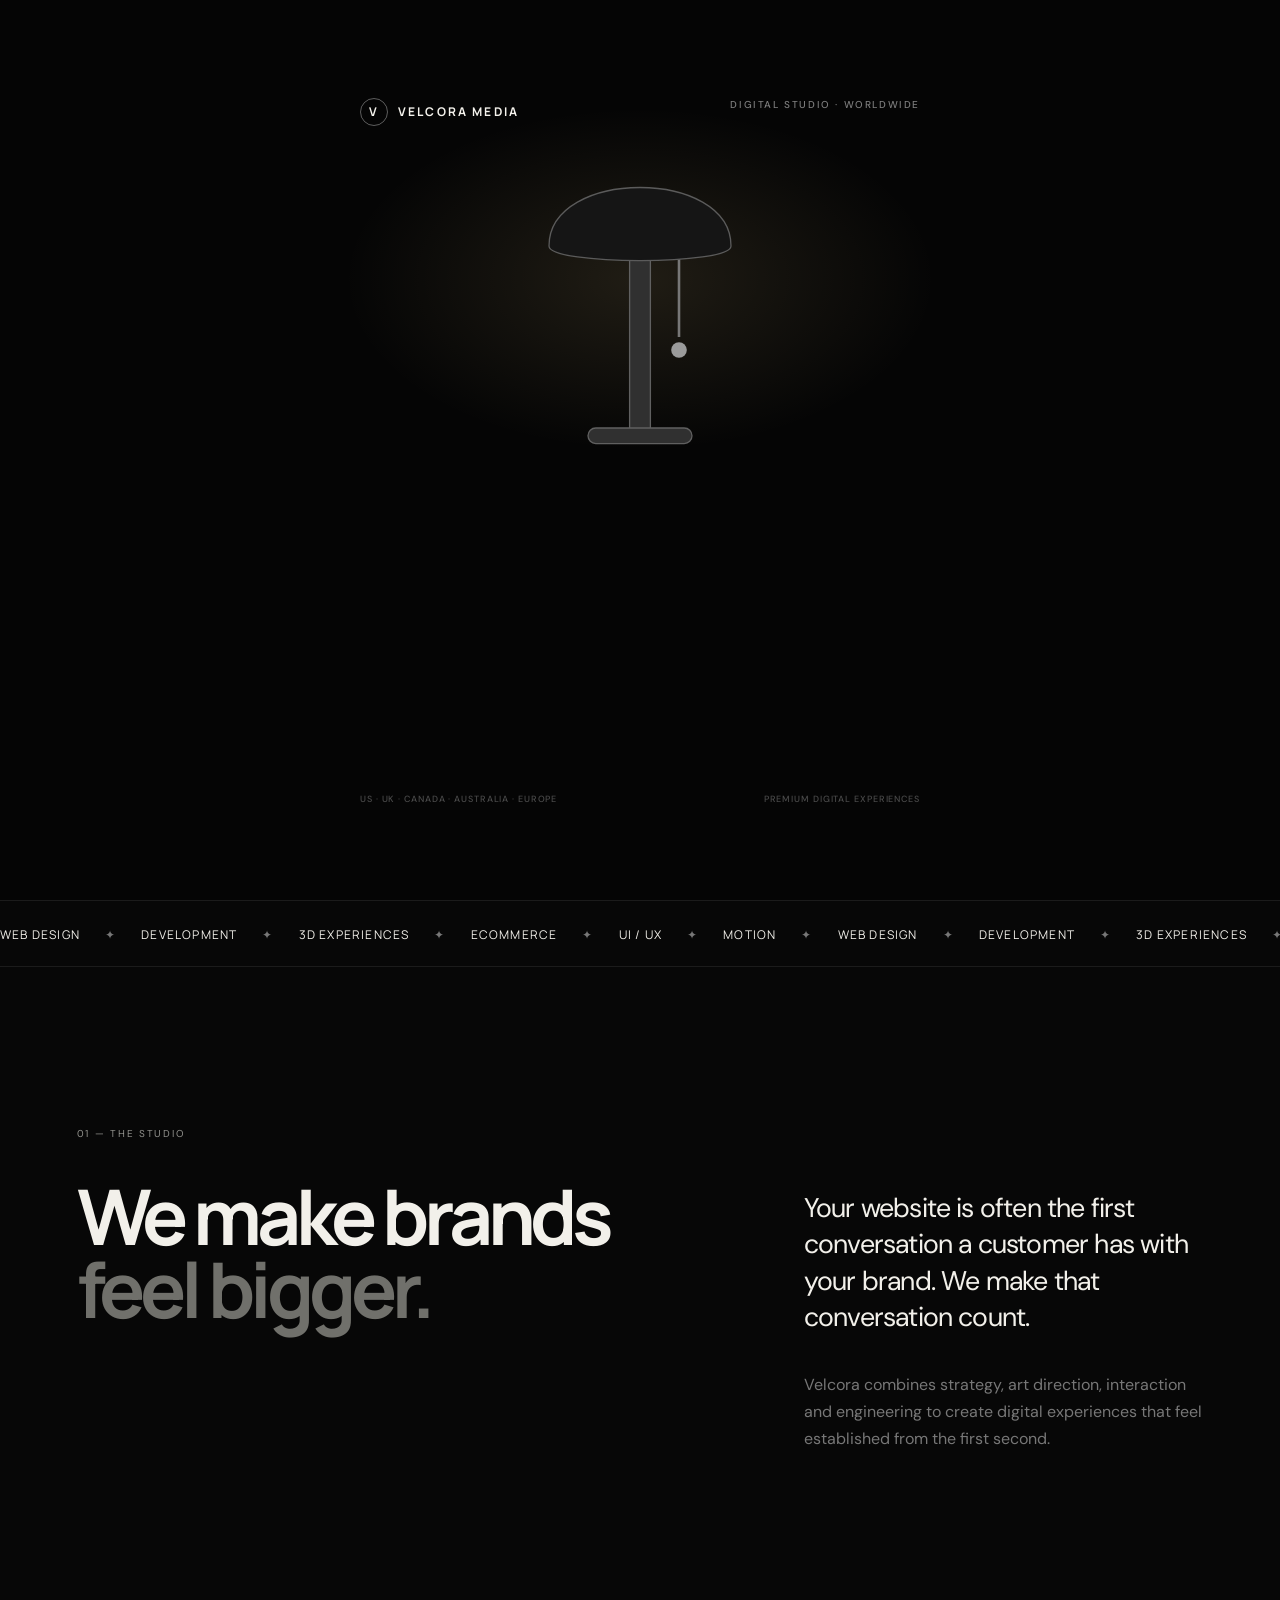
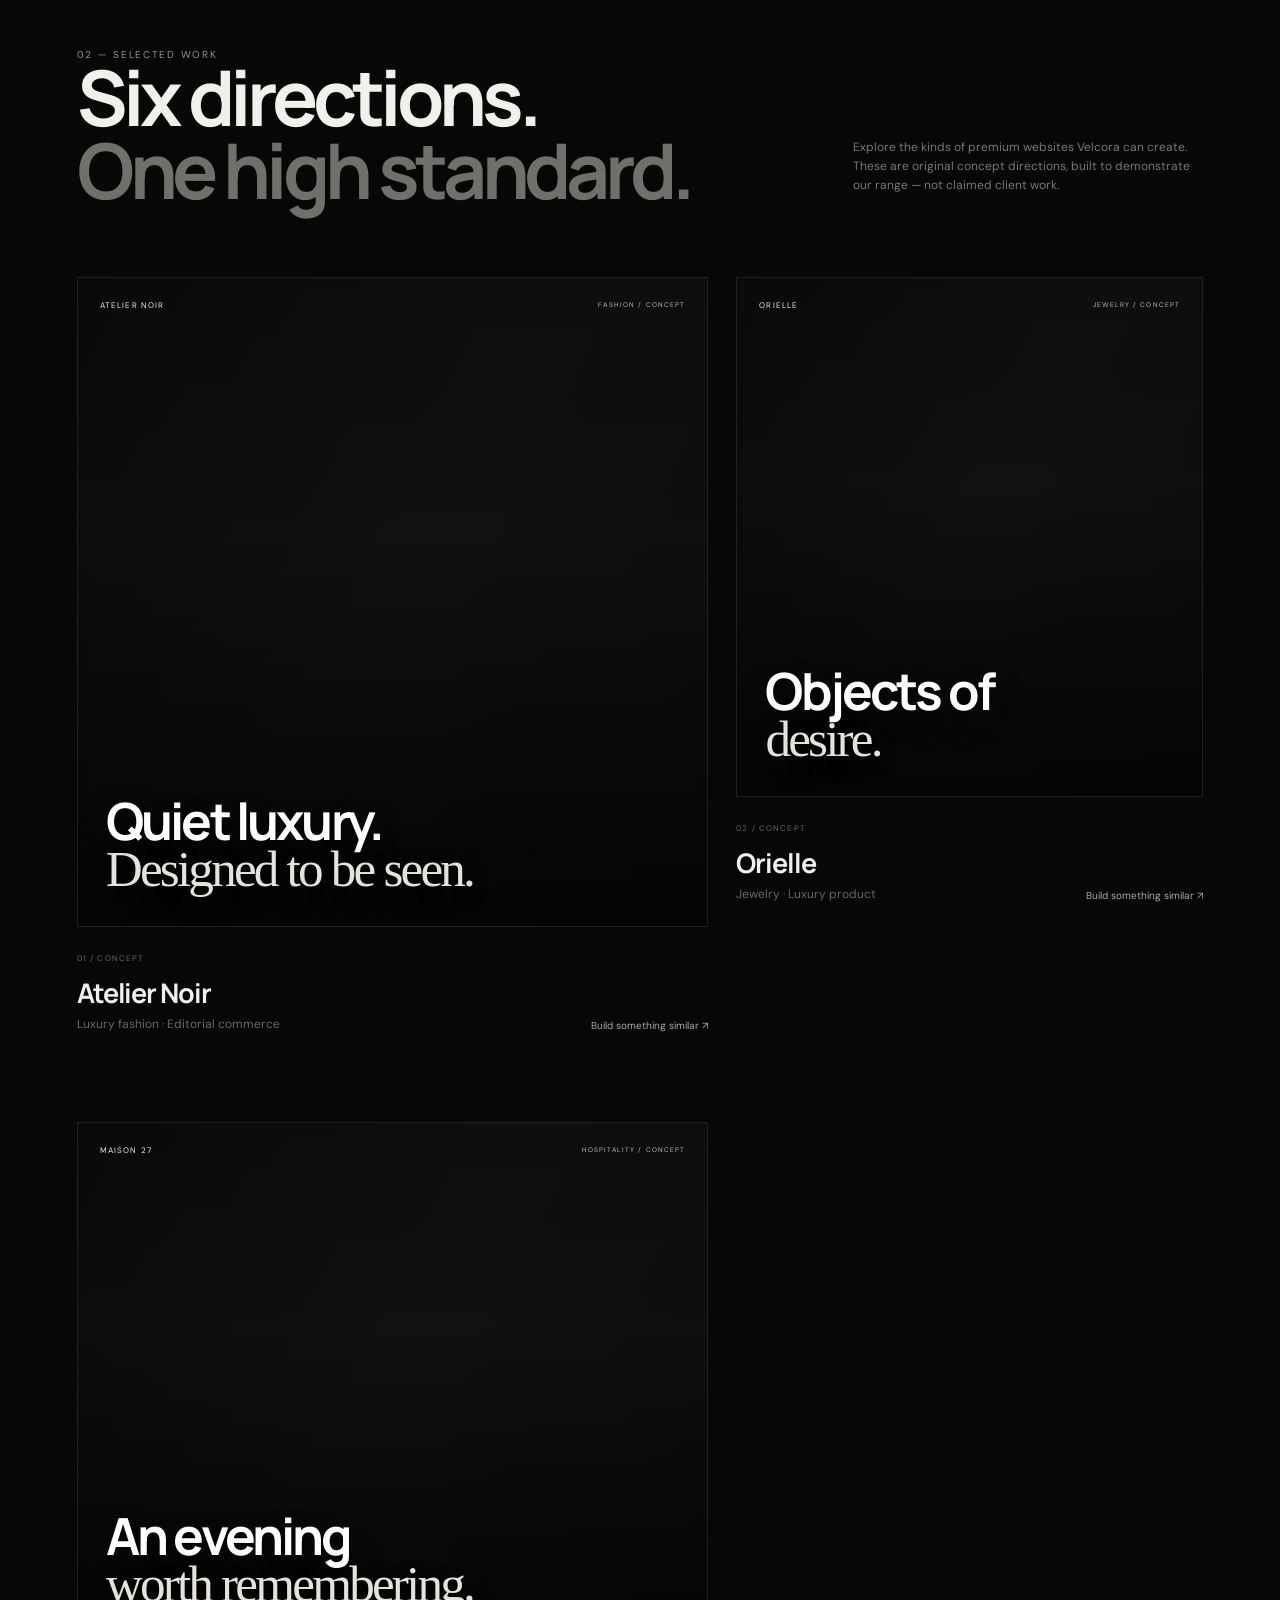
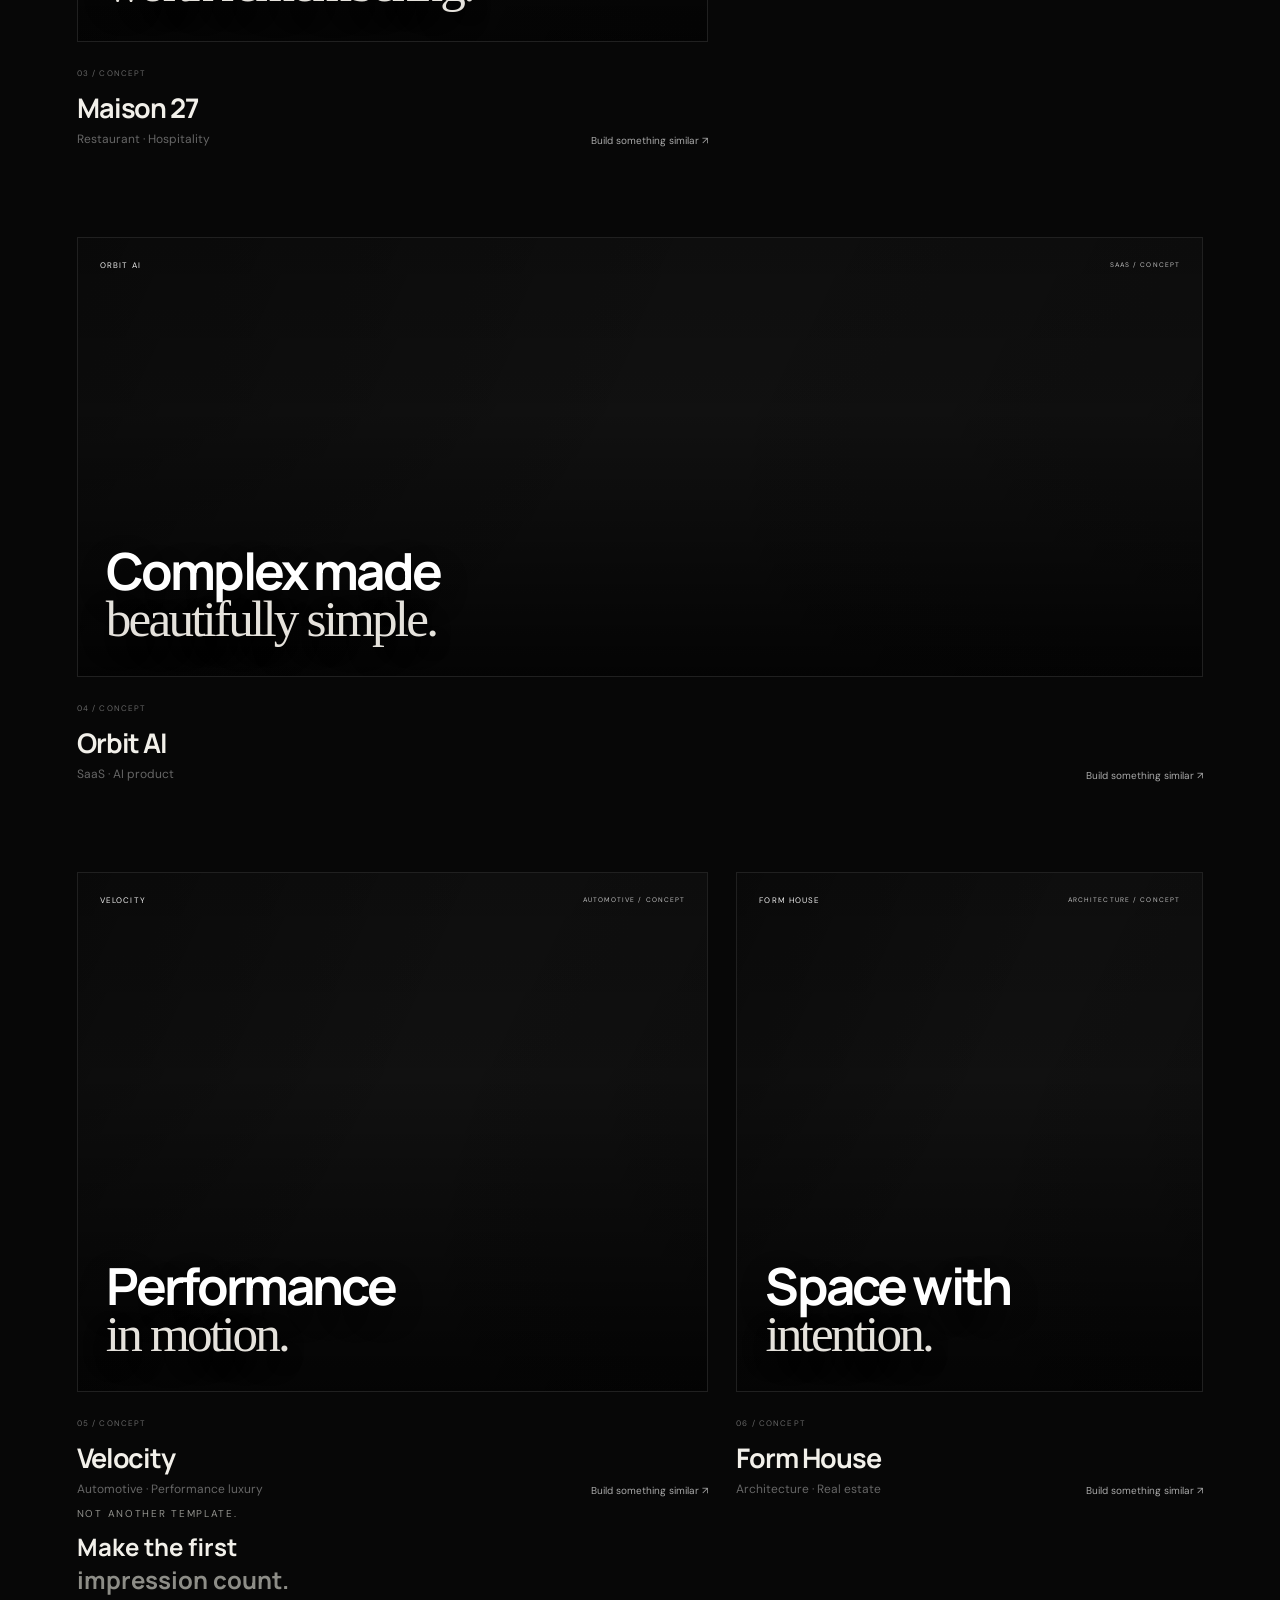
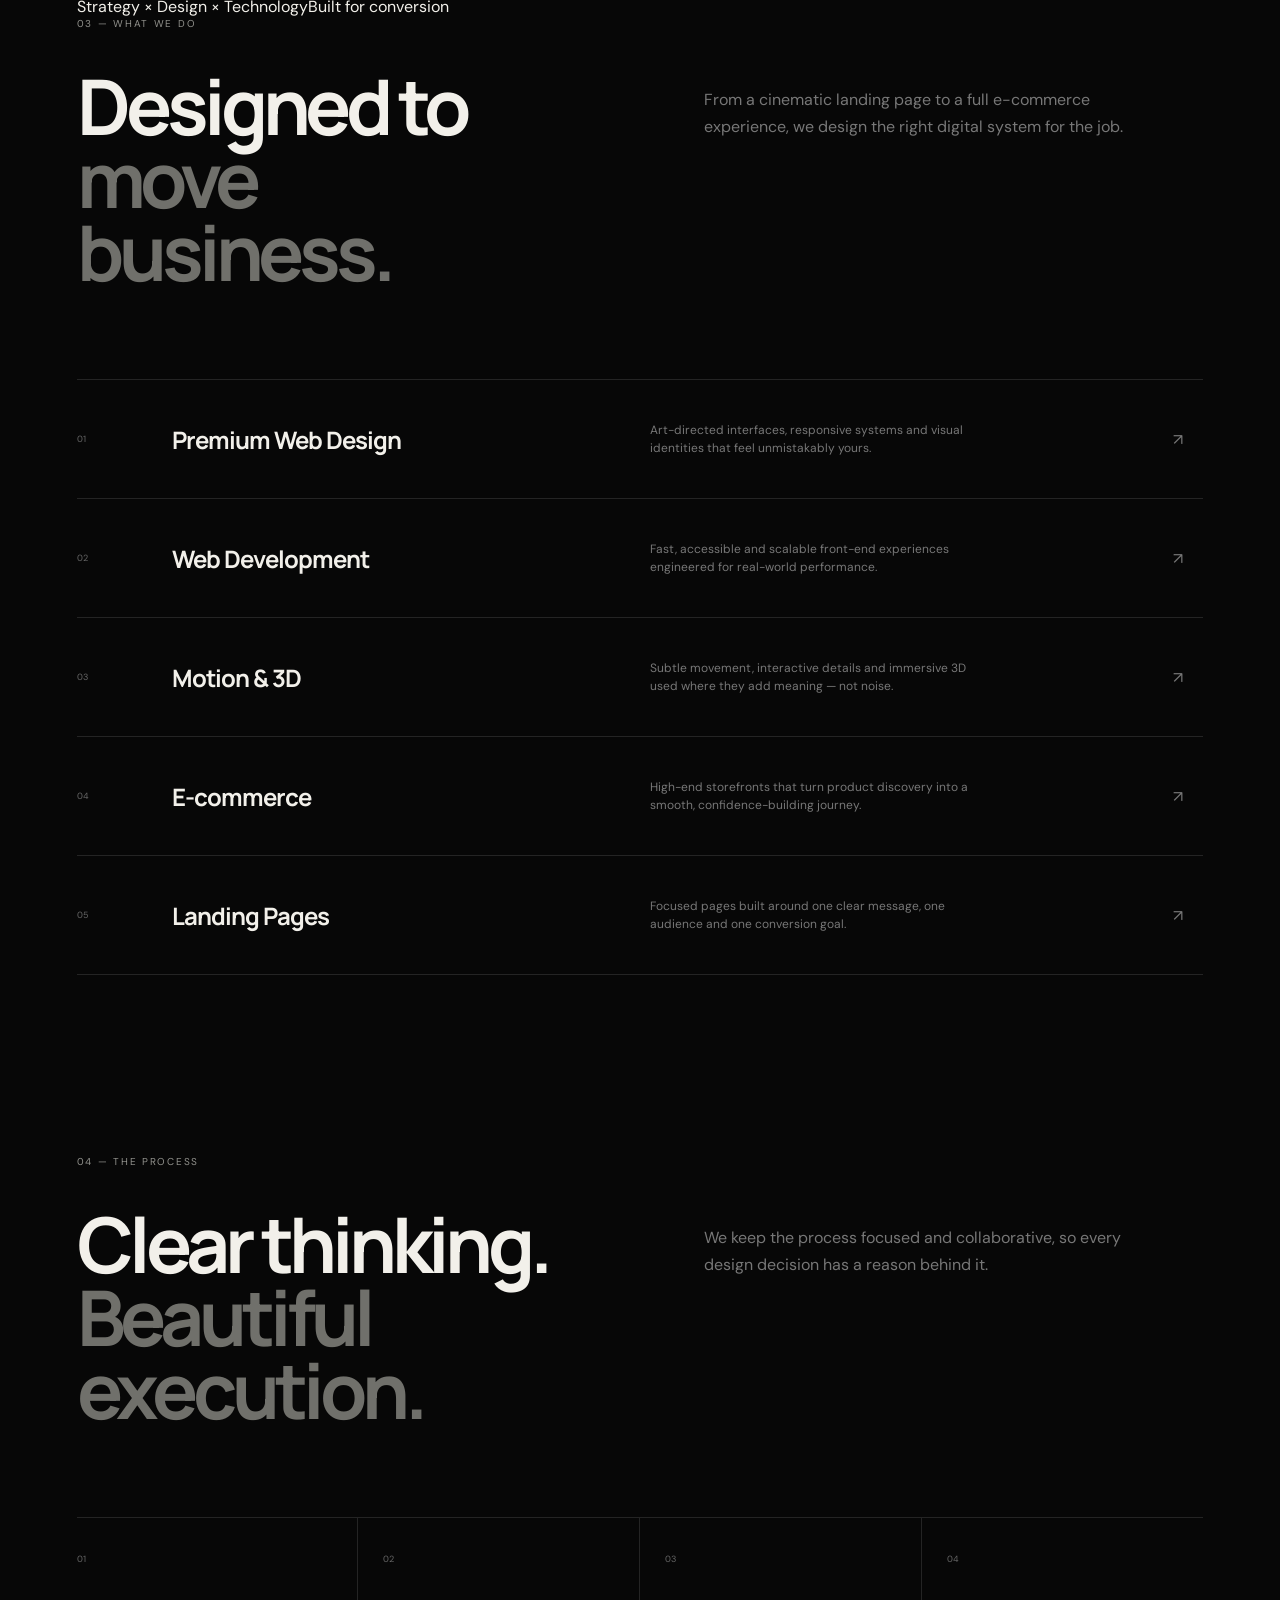
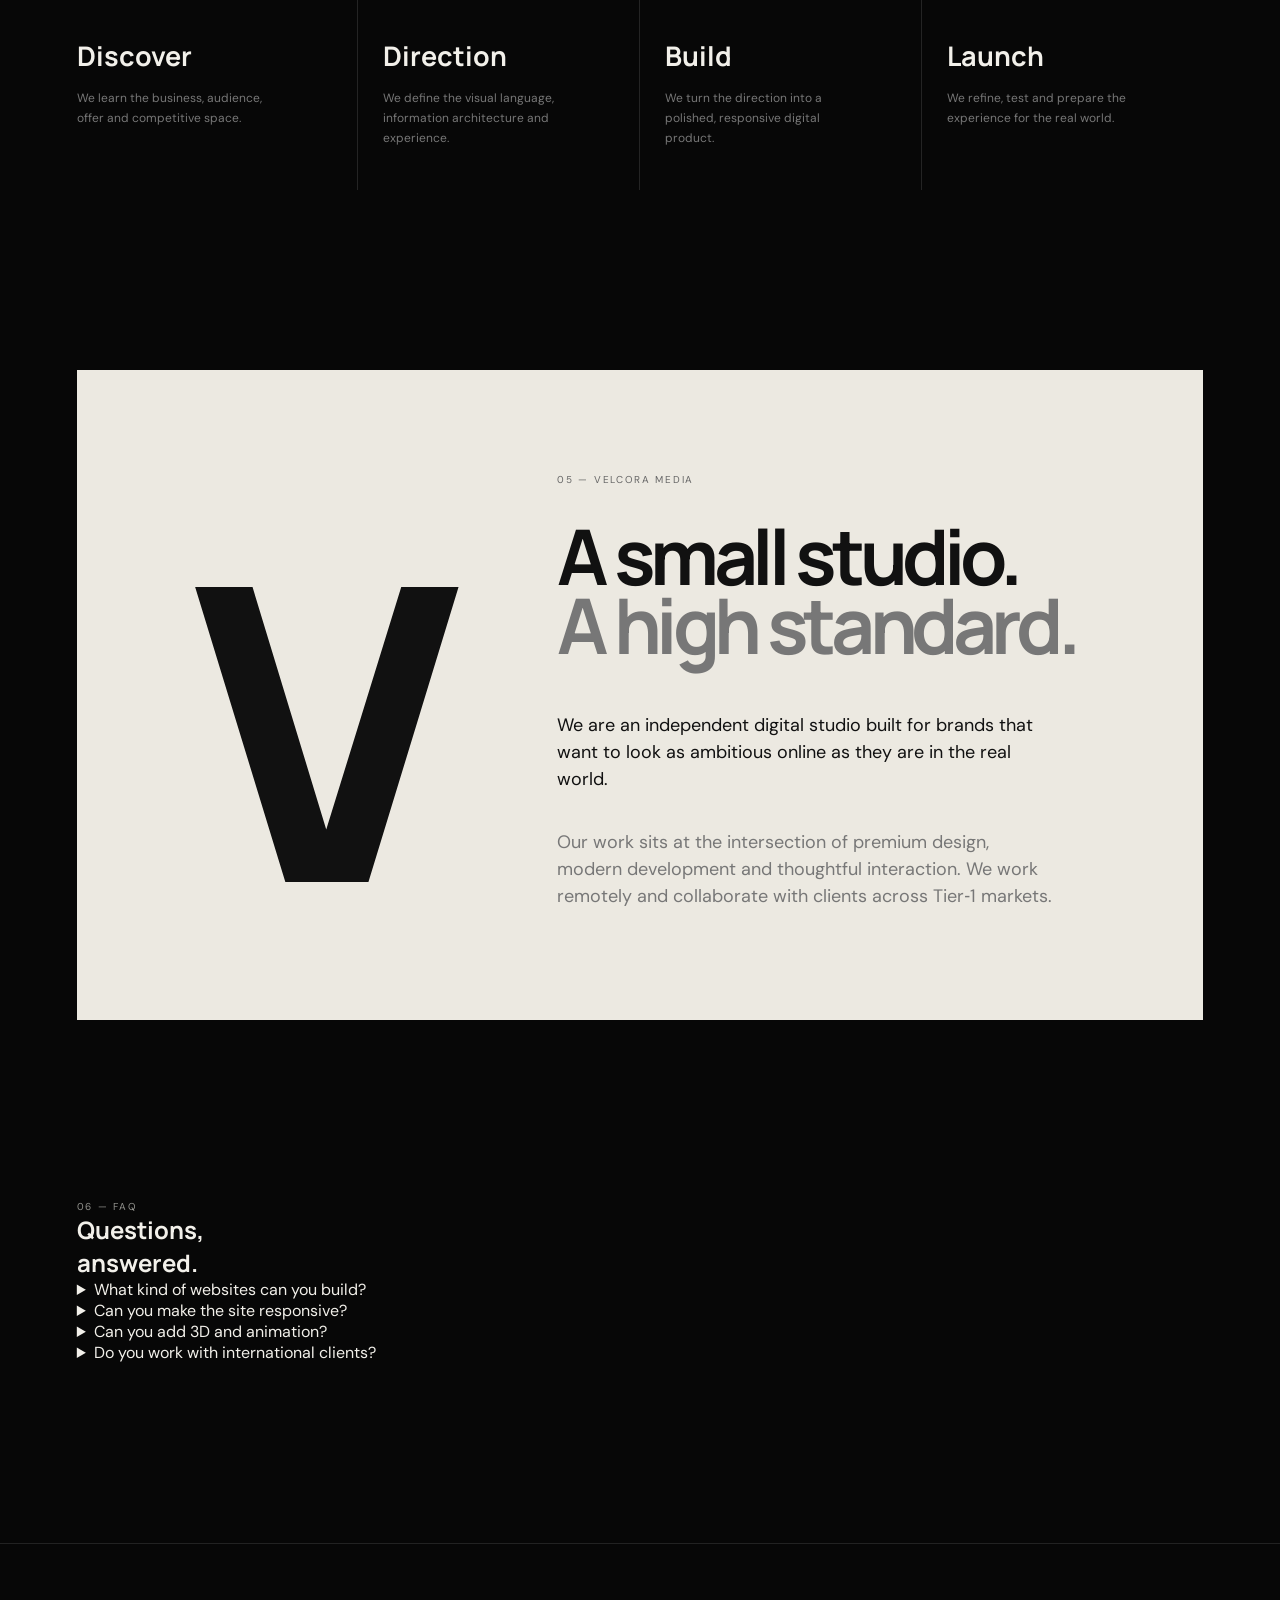
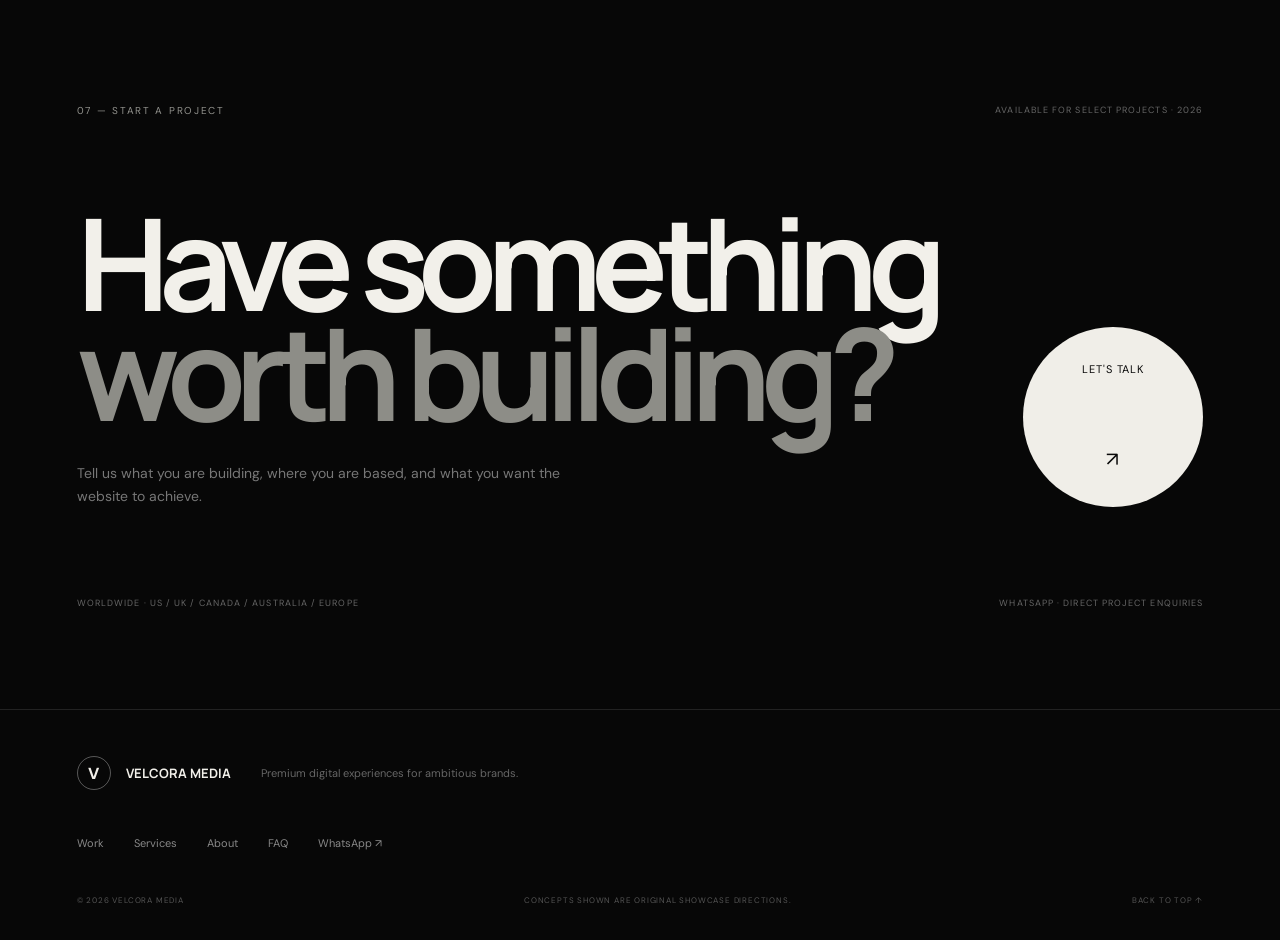
==== commit f4521e0f: "Connect premium portfolio visual overrides" ====
--- a/index.html
+++ b/index.html
@@ -13,6 +13,7 @@
 <link rel="stylesheet" href="styles.css">
 <link rel="stylesheet" href="mobile.css">
 <link rel="stylesheet" href="login.css">
+<link rel="stylesheet" href="portfolio-overrides.css">
 </head>
 <body>
 <div class="noise"></div><div class="cursor-dot"></div><div class="cursor-ring"></div>
@@ -43,7 +44,7 @@
 <section class="process section-pad" id="process"><div class="section-kicker">04 — The process</div><div class="process-grid reveal"><h2>Clear thinking.<br><span>Beautiful execution.</span></h2><p>We keep the process focused and collaborative, so every design decision has a reason behind it.</p></div><div class="steps"><div class="step reveal"><span>01</span><h3>Discover</h3><p>We learn the business, audience, offer and competitive space.</p></div><div class="step reveal"><span>02</span><h3>Direction</h3><p>We define the visual language, information architecture and experience.</p></div><div class="step reveal"><span>03</span><h3>Build</h3><p>We turn the direction into a polished, responsive digital product.</p></div><div class="step reveal"><span>04</span><h3>Launch</h3><p>We refine, test and prepare the experience for the real world.</p></div></div></section>
 <section class="about section-pad" id="about"><div class="about-card reveal"><div class="about-symbol">V</div><div class="about-copy"><div class="section-kicker">05 — Velcora Media</div><h2>A small studio.<br><span>A high standard.</span></h2><p>We are an independent digital studio built for brands that want to look as ambitious online as they are in the real world.</p><p class="muted">Our work sits at the intersection of premium design, modern development and thoughtful interaction. We work remotely and collaborate with clients across Tier‑1 markets.</p></div></div></section>
 <section class="faq section-pad" id="faq"><div class="section-kicker">06 — FAQ</div><div class="faq-grid"><h2 class="reveal">Questions,<br><span>answered.</span></h2><div class="faq-list"><details class="reveal"><summary>What kind of websites can you build?</summary><p>We can create premium business websites, landing pages, e-commerce stores, SaaS websites, hospitality sites, portfolios, real-estate sites and custom interactive experiences.</p></details><details class="reveal"><summary>Can you make the site responsive?</summary><p>Yes. Every project is designed for desktop, tablet and mobile, with touch-friendly interactions and performance in mind.</p></details><details class="reveal"><summary>Can you add 3D and animation?</summary><p>Yes. We use motion and 3D selectively to create a memorable experience without turning the website into a slow gimmick.</p></details><details class="reveal"><summary>Do you work with international clients?</summary><p>Yes. Velcora is positioned for clients in the US, UK, Canada, Australia and Europe, with remote collaboration built into the process.</p></details></div></div></section>
-<section class="contact section-pad" id="contact"><div class="contact-top reveal"><div class="section-kicker">07 — Start a project</div><span>Available for select projects · 2026</span></div><div class="contact-main reveal"><h2>Have something<br><em>worth building?</em></h2><a class="contact-button magnetic" href="https://wa.me/919769772615?text=Hi%20Velcora%20Media%2C%20I%27d%20like%20to%20start%20a%20website%20project." target="_blank" rel="noopener noreferrer" aria-label="Contact Velcora Media on WhatsApp">Let's talk <span>↗</span></a></div><div class="contact-details"><span>Worldwide · US / UK / Canada / Australia / Europe</span><span>WhatsApp · Direct project enquiries</span></div></section>
+<section class="contact section-pad" id="contact"><div class="contact-top reveal"><div class="section-kicker">07 — Start a project</div><span>Available for select projects · 2026</span></div><div class="contact-main reveal"><div><h2>Have something<br><em>worth building?</em></h2><p class="contact-sub">Tell us what you are building, where you are based, and what you want the website to achieve.</p></div><a class="contact-button magnetic" href="https://wa.me/919769772615?text=Hi%20Velcora%20Media%2C%20I%27d%20like%20to%20start%20a%20website%20project." target="_blank" rel="noopener noreferrer" aria-label="Contact Velcora Media on WhatsApp">Let's talk <span>↗</span></a></div><div class="contact-details"><span>Worldwide · US / UK / Canada / Australia / Europe</span><span>WhatsApp · Direct project enquiries</span></div></section>
 </main>
 <footer class="footer section-pad"><div class="footer-brand"><span class="brand-mark">V</span><strong>VELCORA MEDIA</strong><p>Premium digital experiences for ambitious brands.</p></div><div class="footer-links"><a href="#work">Work</a><a href="#services">Services</a><a href="#about">About</a><a href="#faq">FAQ</a><a href="https://wa.me/919769772615?text=Hi%20Velcora%20Media%2C%20I%27d%20like%20to%20discuss%20a%20project." target="_blank" rel="noopener noreferrer">WhatsApp ↗</a></div><div class="footer-bottom"><span>© 2026 Velcora Media</span><span>Concepts shown are original showcase directions.</span><a href="#top">Back to top ↑</a></div></footer>
 <script src="script.js"></script>
--- a/portfolio-overrides.css
+++ b/portfolio-overrides.css
@@ -0,0 +1,16 @@
+/* Velcora portfolio visual layer — curated premium concept imagery */
+.project-image{isolation:isolate;background:#111!important}
+.project-image:before{content:"";position:absolute;inset:-3%;z-index:0;background-position:center;background-size:cover;background-repeat:no-repeat;transition:transform 1.1s cubic-bezier(.2,.75,.2,1),filter .8s ease;filter:saturate(.82) contrast(1.03)}
+.project-image:hover:before{transform:scale(1.075);filter:saturate(1) contrast(1.05)}
+.image-fashion:before{background-image:url('https://images.unsplash.com/photo-1490481651871-ab68de25d43d?auto=format&fit=crop&w=1800&q=85')}
+.image-jewelry:before{background-image:url('https://images.unsplash.com/photo-1515562141207-7a88fb7ce338?auto=format&fit=crop&w=1400&q=85')}
+.image-restaurant:before{background-image:url('https://images.unsplash.com/photo-1414235077428-338989a2e8c0?auto=format&fit=crop&w=1400&q=85')}
+.image-tech:before{background-image:url('https://images.unsplash.com/photo-1551288049-bebda4e38f71?auto=format&fit=crop&w=1800&q=85')}
+.image-auto:before{background-image:url('https://images.unsplash.com/photo-1503376780353-7e6692767b70?auto=format&fit=crop&w=1600&q=85')}
+.image-architecture:before{background-image:url('https://images.unsplash.com/photo-1600607687920-4e2a09cf159d?auto=format&fit=crop&w=1600&q=85')}
+.project-image:after{content:"";position:absolute;inset:0;z-index:1;background:linear-gradient(180deg,rgba(0,0,0,.18) 0%,rgba(0,0,0,.02) 40%,rgba(0,0,0,.76) 100%);pointer-events:none}
+.project-overlay{position:absolute;inset:0;z-index:2;background:linear-gradient(115deg,rgba(0,0,0,.35),transparent 50%,rgba(0,0,0,.2));pointer-events:none}
+.project-ui,.project-center-copy{z-index:3}
+.project-center-copy{position:absolute;left:28px;bottom:34px;font-family:Manrope,sans-serif;font-size:clamp(30px,4vw,62px);font-weight:700;line-height:.9;letter-spacing:-.055em;color:#fff;text-shadow:0 10px 30px rgba(0,0,0,.25)}
+.project-center-copy em{font-family:Georgia,serif;font-weight:400;color:#e5e2dc}
+@media(max-width:520px){.project-center-copy{left:20px;bottom:24px;font-size:34px}.project-ui{inset:18px;font-size:7px}}
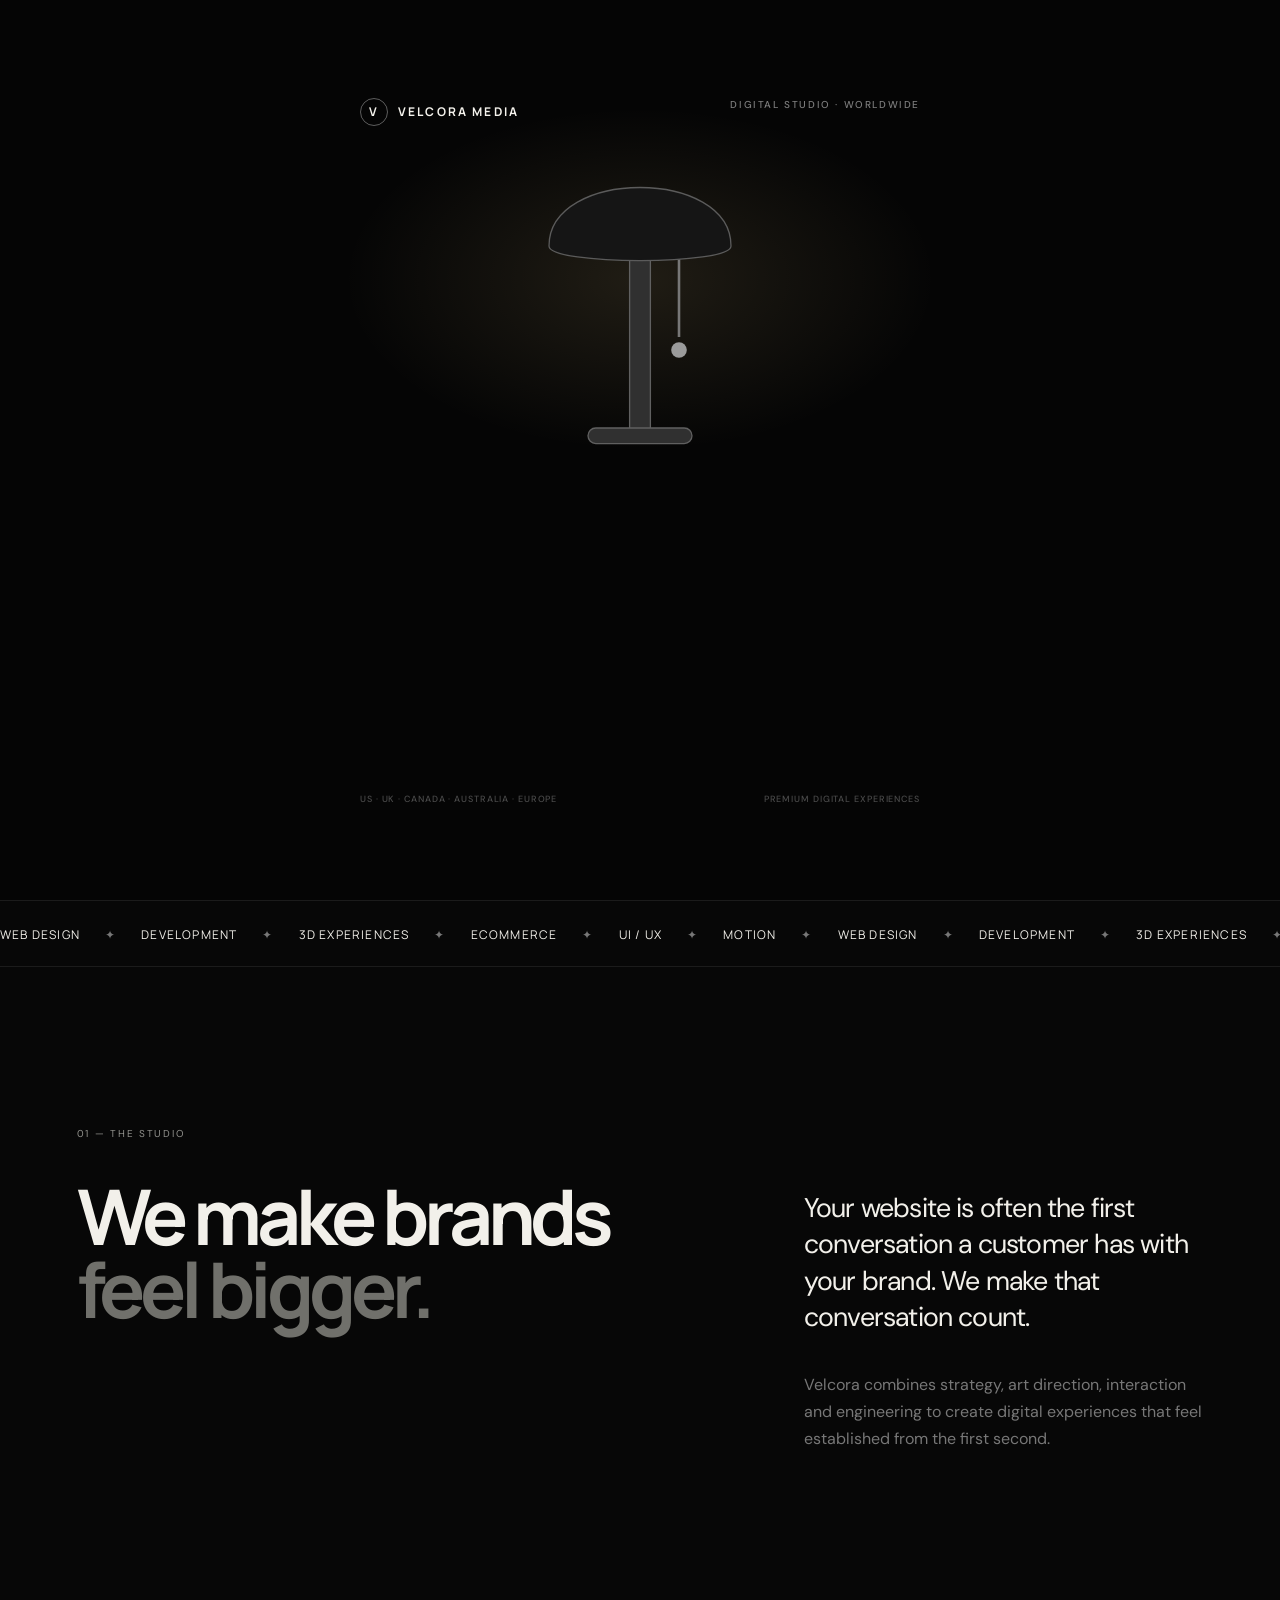
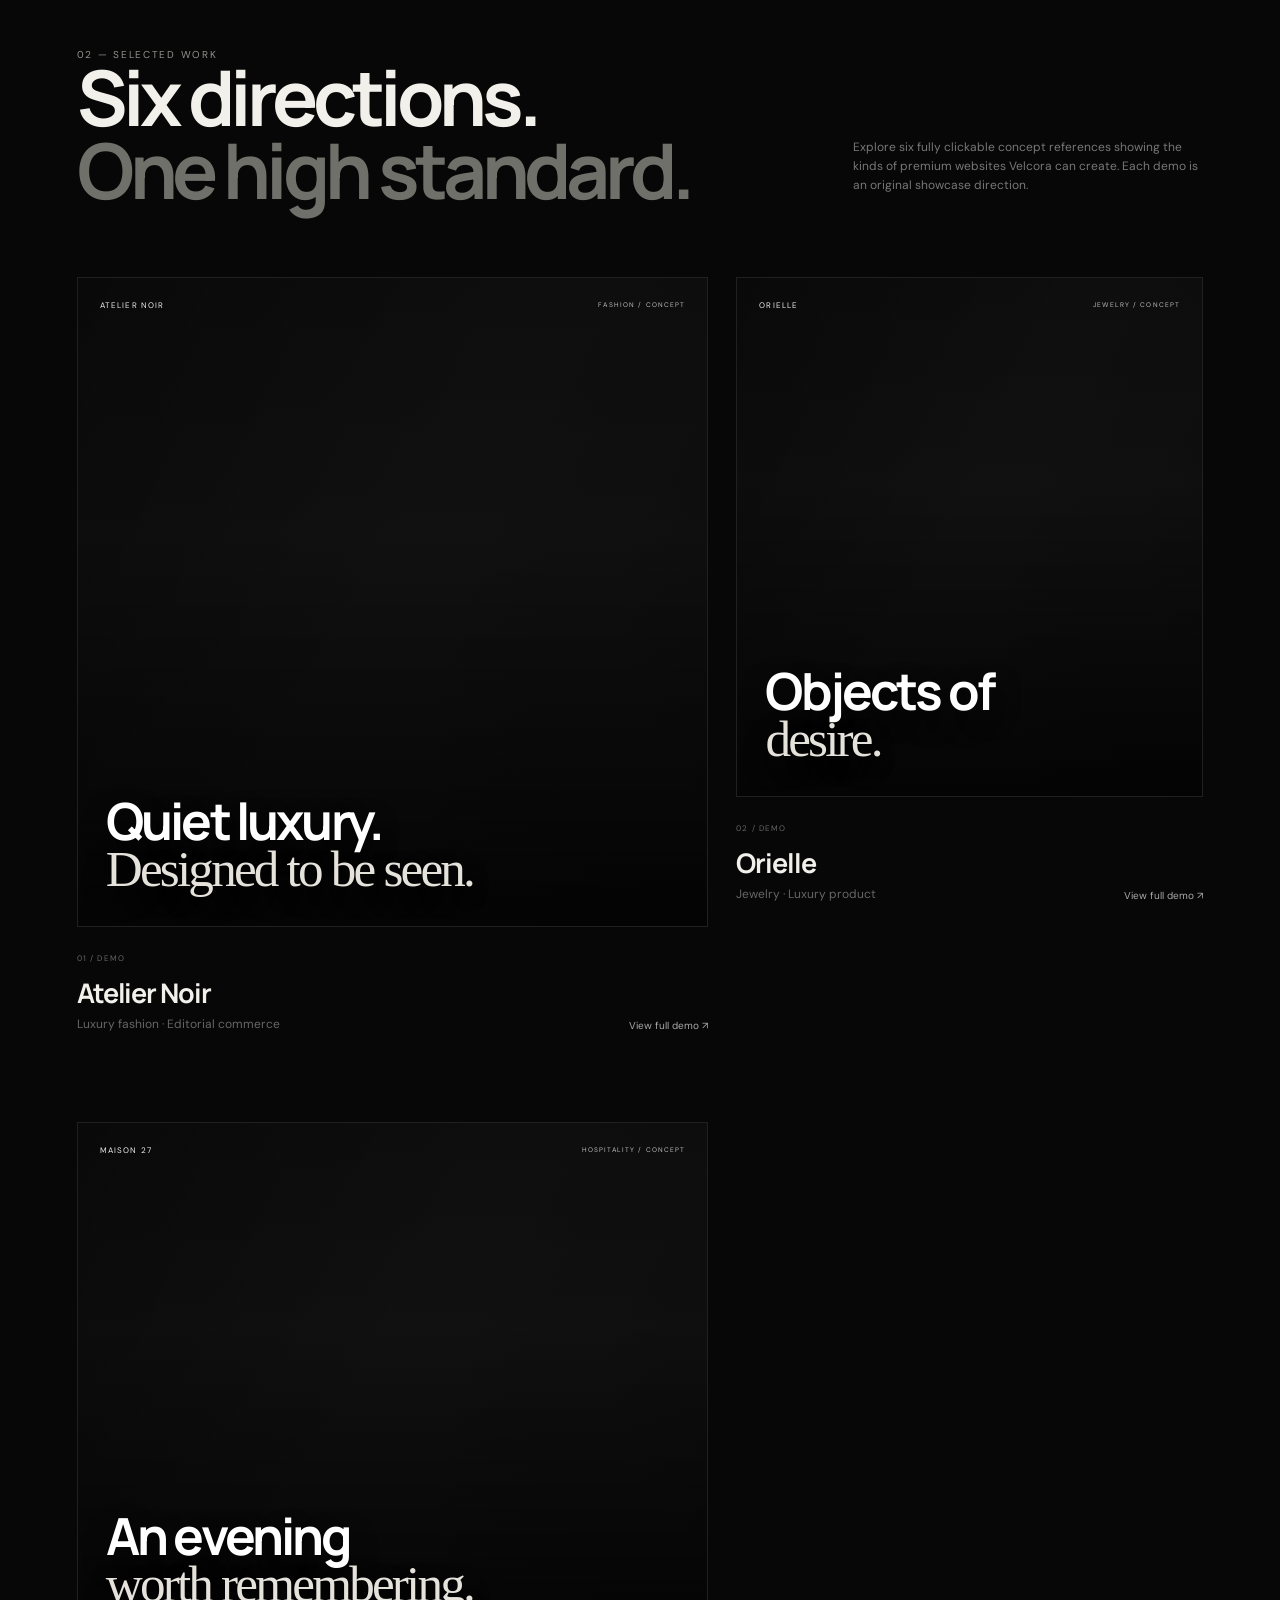
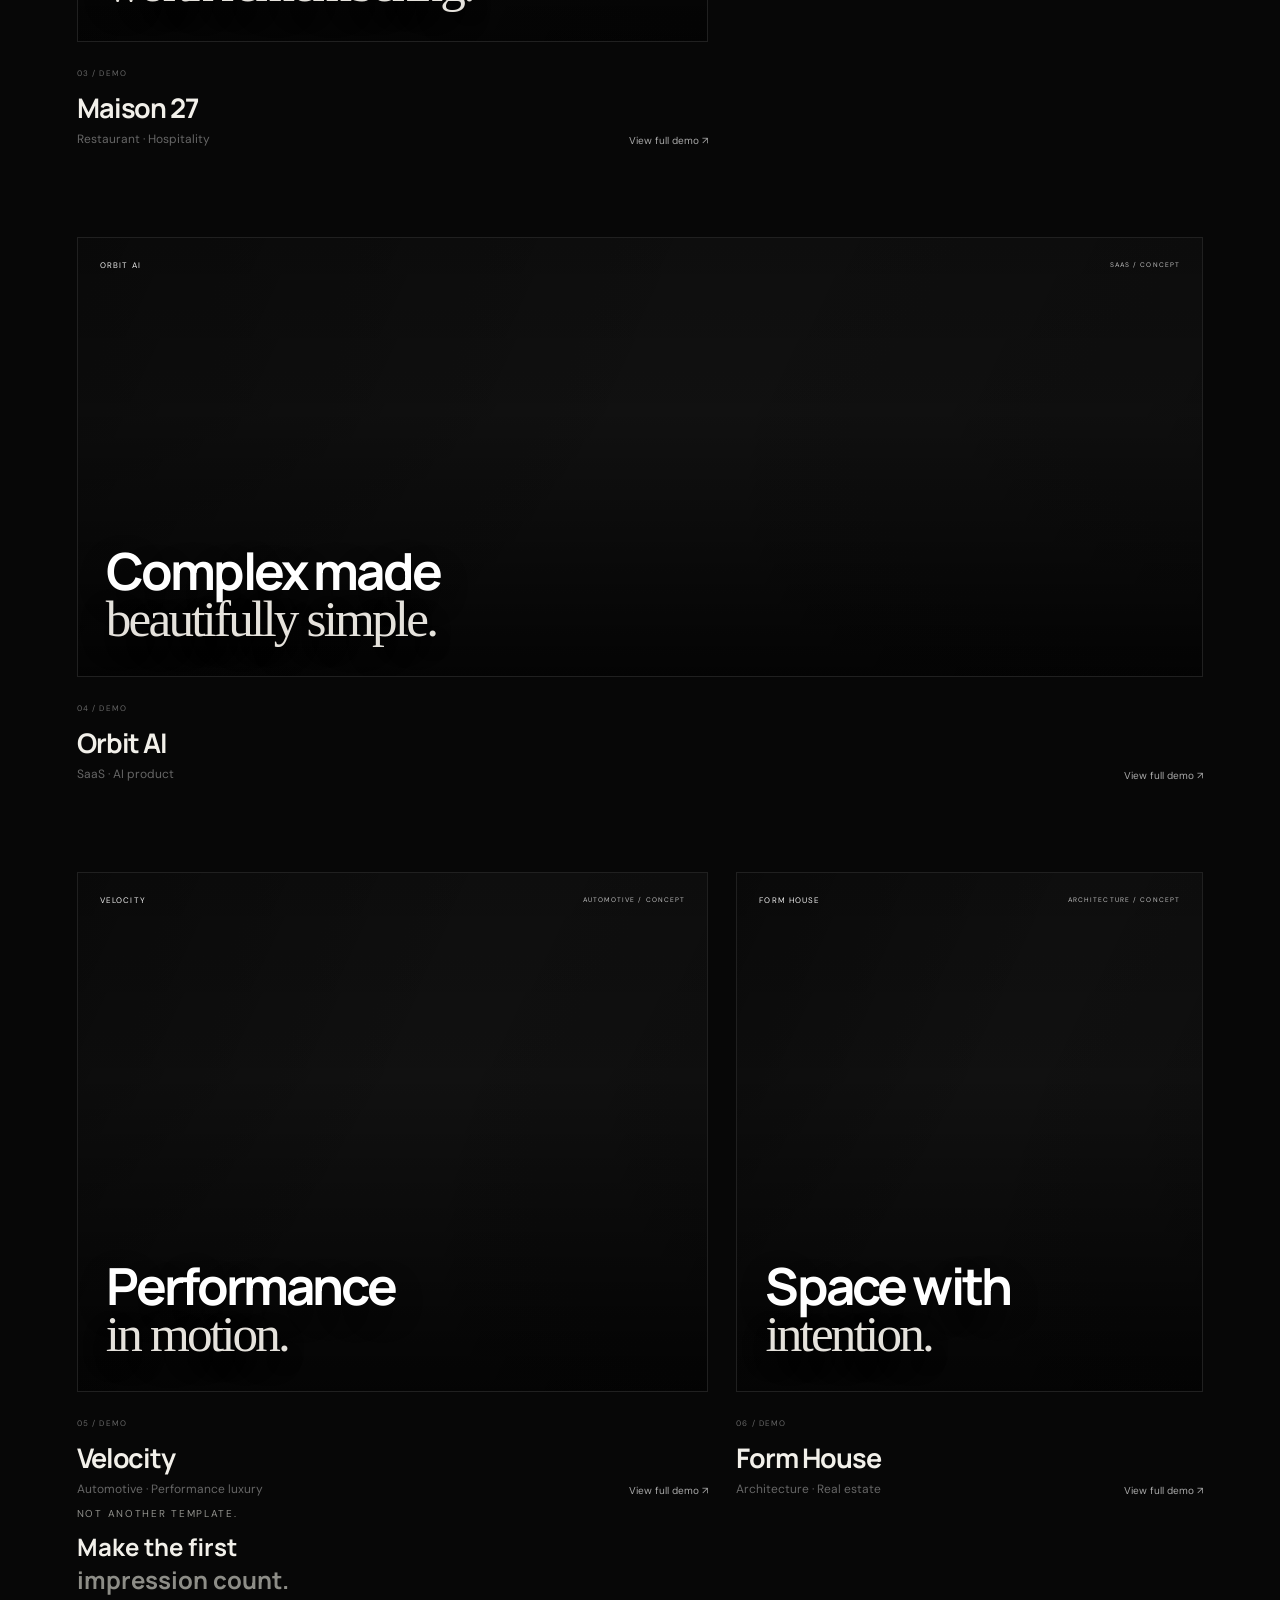
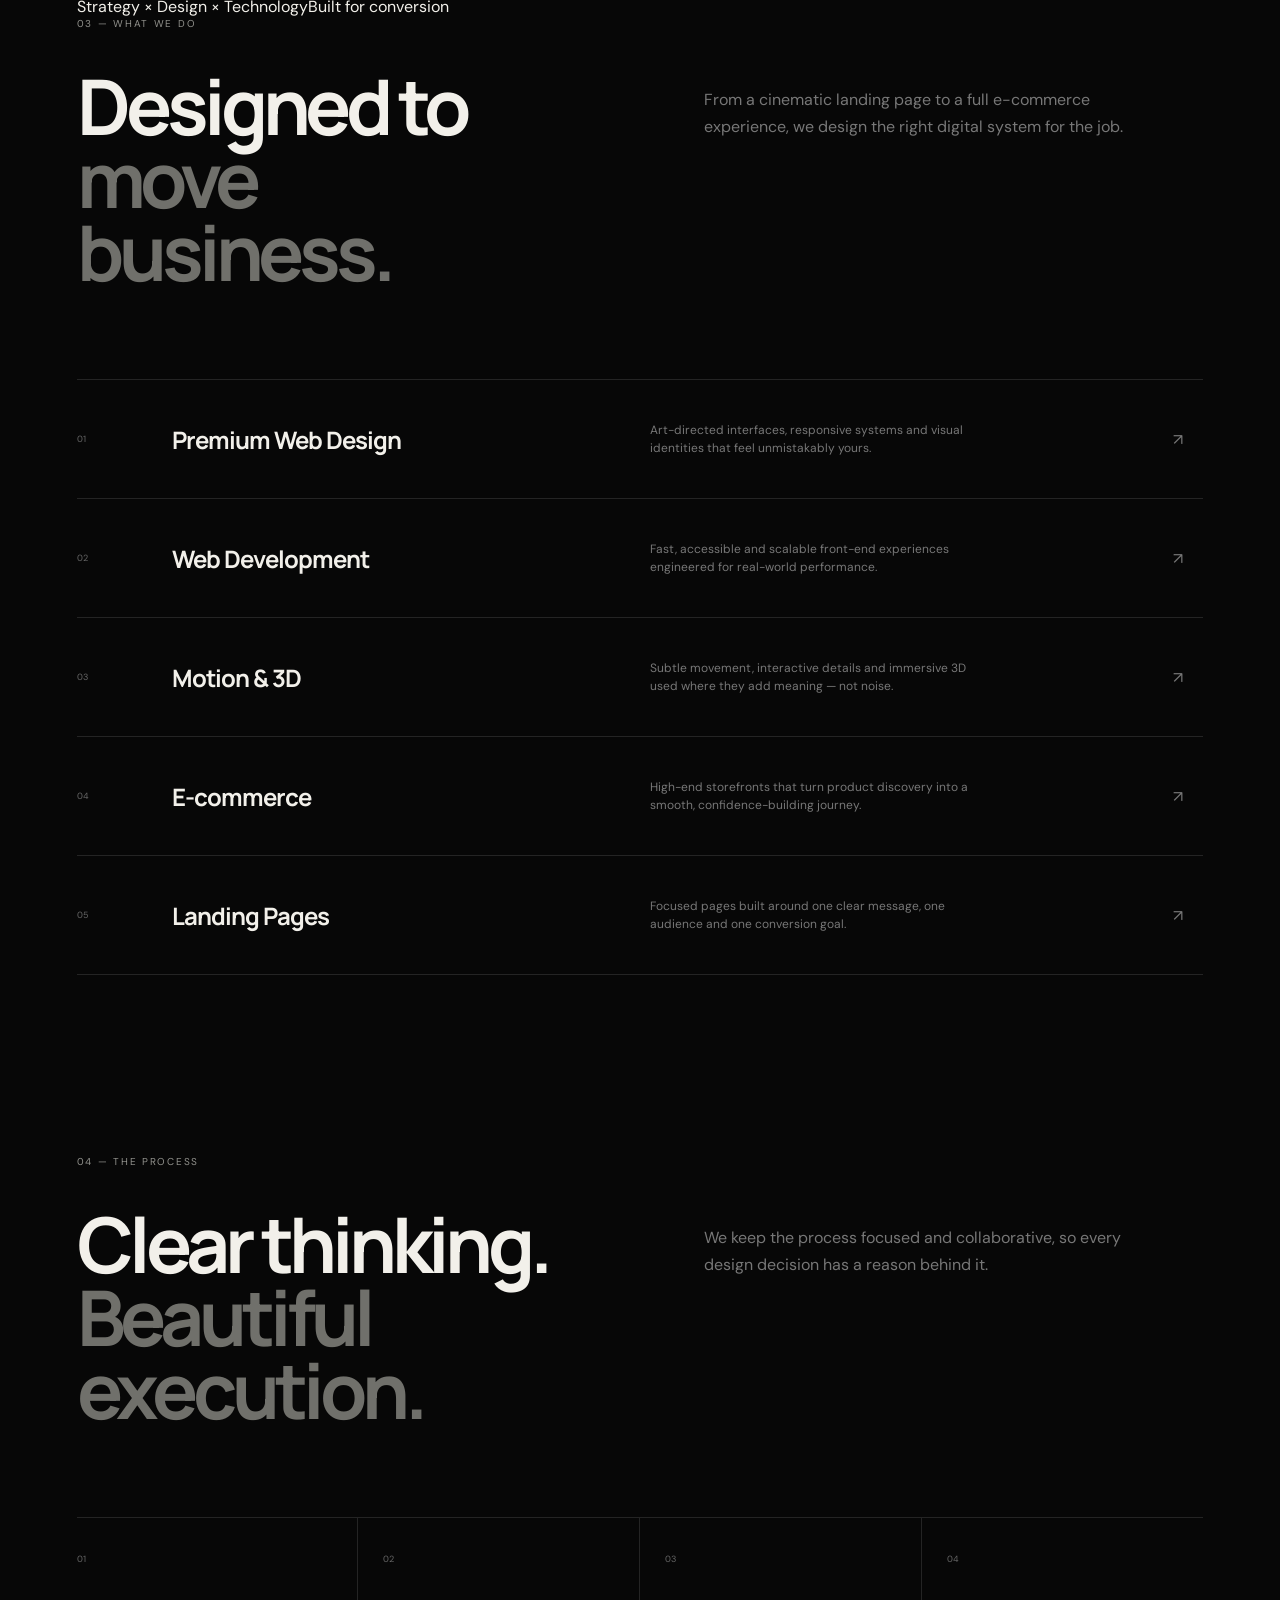
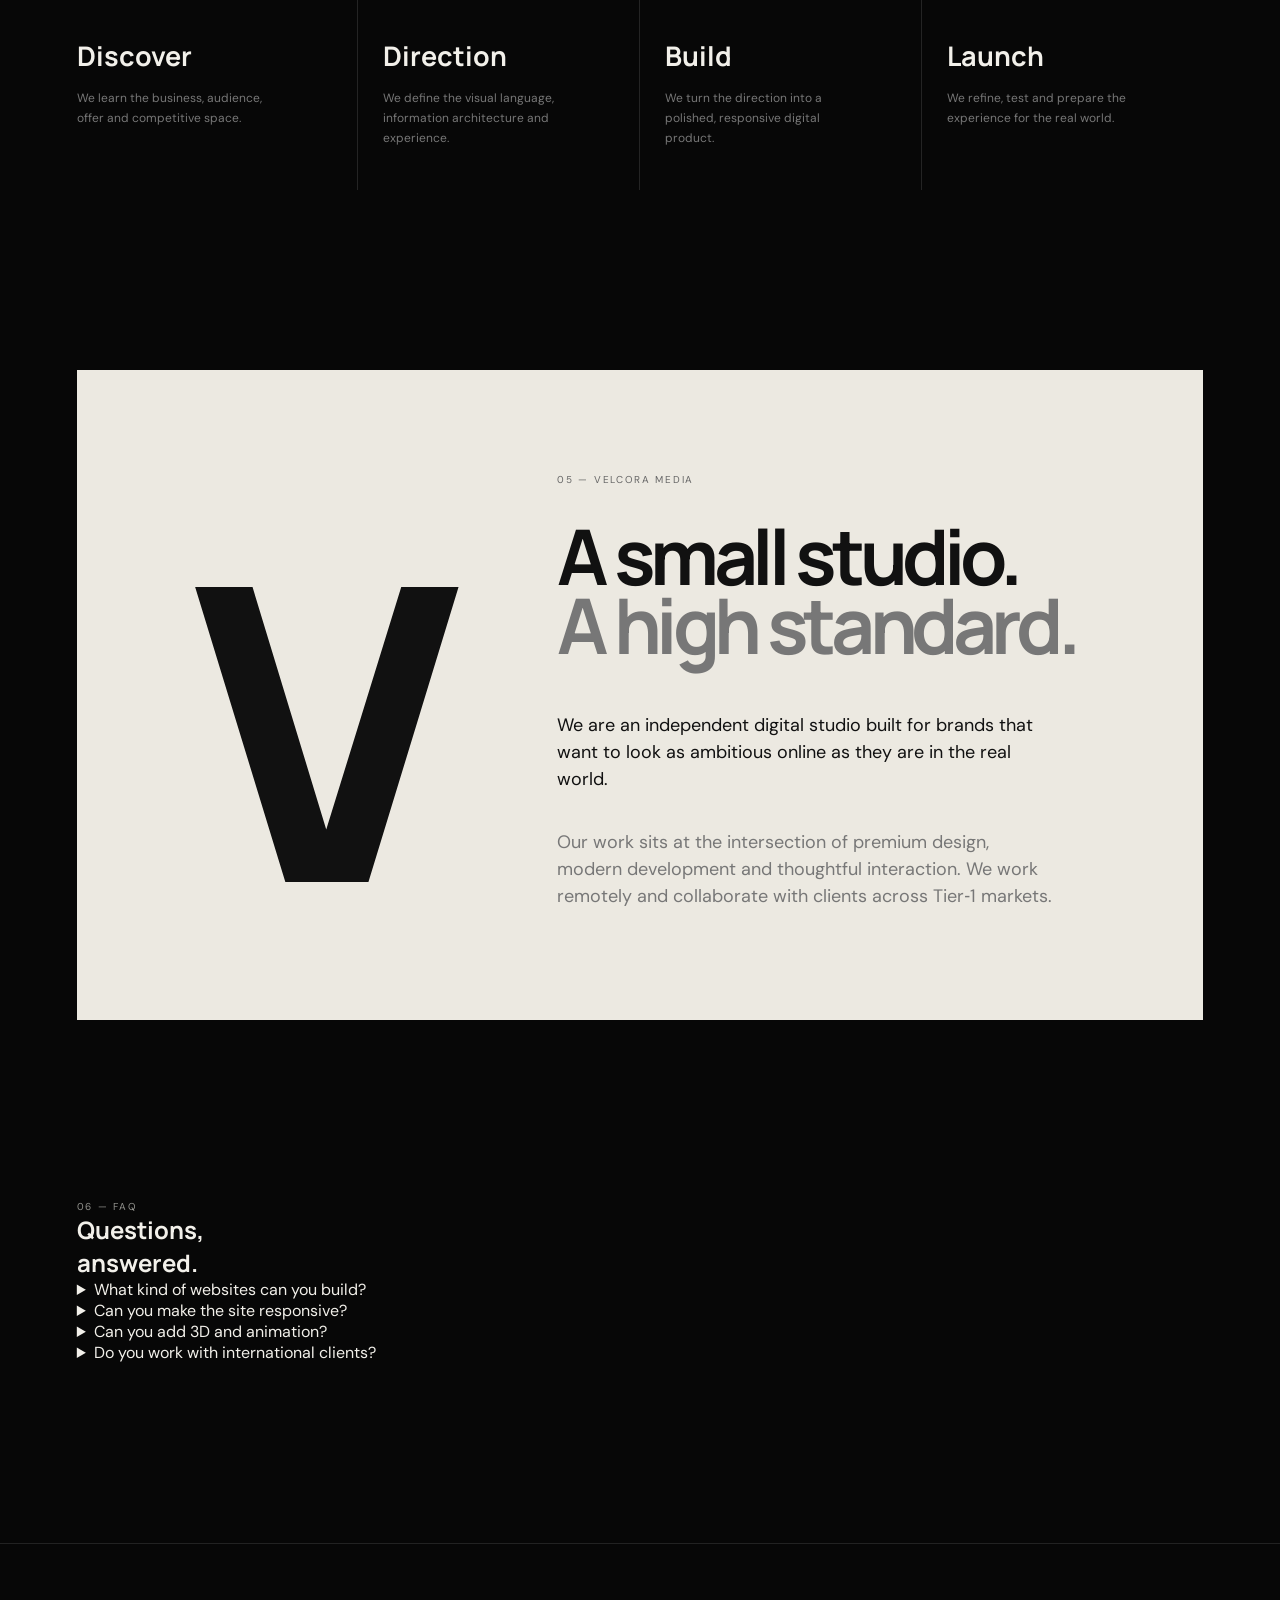
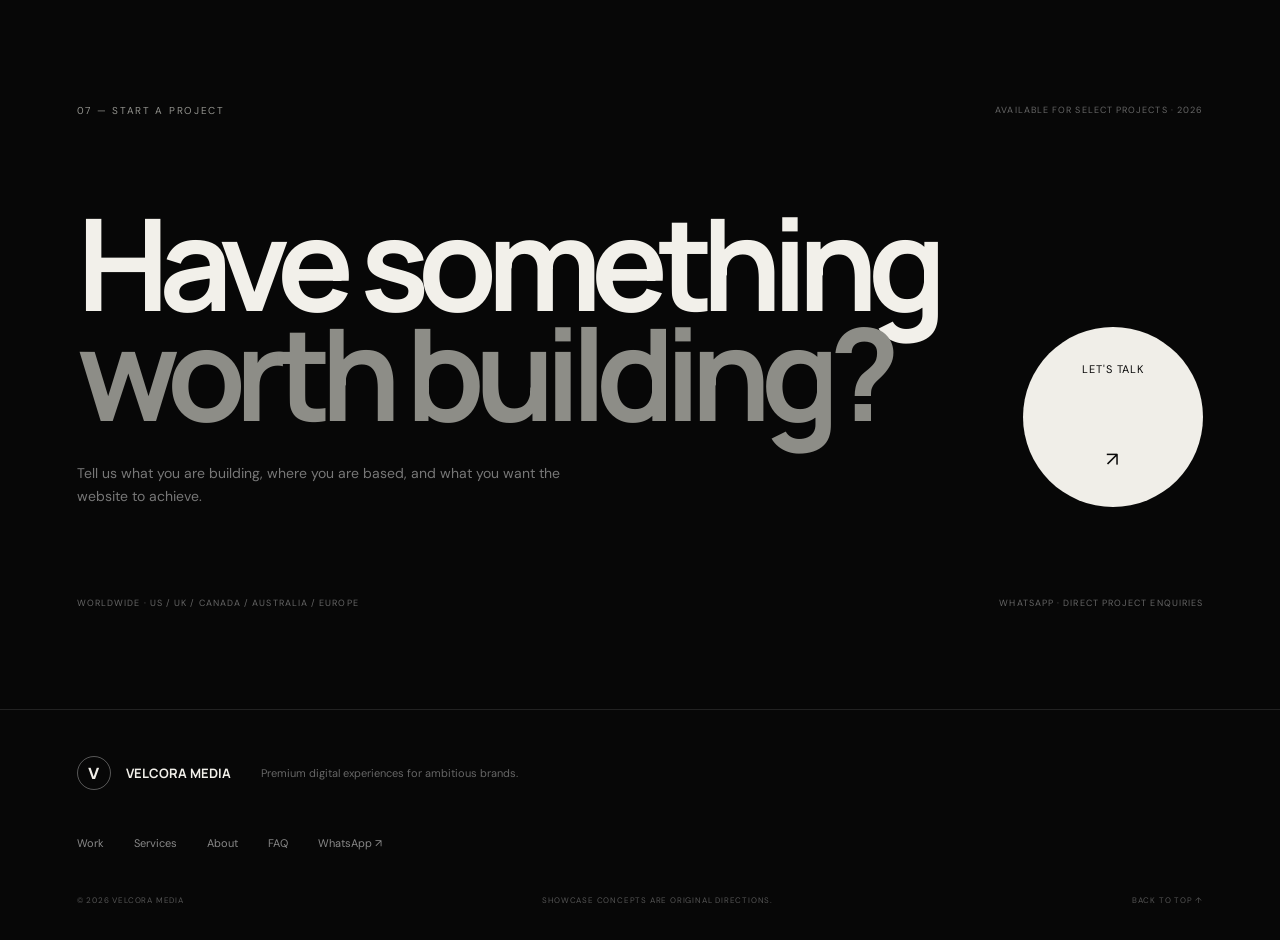
==== commit 5459030c: "Make six portfolio projects fully clickable demo references" ====
--- a/index.html
+++ b/index.html
@@ -1,52 +1 @@
-<!doctype html>
-<html lang="en">
-<head>
-<meta charset="UTF-8">
-<meta name="viewport" content="width=device-width, initial-scale=1.0, viewport-fit=cover">
-<meta name="description" content="Velcora Media creates premium websites and digital experiences for ambitious brands across the US, UK, Canada, Australia and Europe.">
-<meta name="theme-color" content="#070707">
-<meta name="format-detection" content="telephone=no">
-<title>Velcora Media — Premium Web Design & Digital Experiences</title>
-<link rel="preconnect" href="https://fonts.googleapis.com">
-<link rel="preconnect" href="https://fonts.gstatic.com" crossorigin>
-<link href="https://fonts.googleapis.com/css2?family=DM+Sans:wght@400;500;600;700&family=Manrope:wght@500;600;700;800&display=swap" rel="stylesheet">
-<link rel="stylesheet" href="styles.css">
-<link rel="stylesheet" href="mobile.css">
-<link rel="stylesheet" href="login.css">
-<link rel="stylesheet" href="portfolio-overrides.css">
-</head>
-<body>
-<div class="noise"></div><div class="cursor-dot"></div><div class="cursor-ring"></div>
-<header class="nav" id="nav">
-<a class="brand" href="#top" aria-label="Velcora Media home"><span class="brand-mark">V</span><span class="brand-word">VELCORA<span>MEDIA</span></span></a>
-<nav class="nav-links" aria-label="Main navigation"><a href="#work">Work</a><a href="#services">Services</a><a href="#process">Process</a><a href="#about">About</a><a href="#faq">FAQ</a></nav>
-<a class="nav-cta magnetic" href="#contact">Start a project <span>↗</span></a><button class="menu" aria-label="Open menu" aria-expanded="false"><span></span><span></span></button>
-</header>
-<main id="top">
-<section class="hero section-pad">
-<div class="hero-copy reveal"><p class="eyebrow"><span class="pulse"></span> Independent digital studio · Worldwide</p><h1>Websites that<br><em>feel expensive.</em></h1><p class="hero-lede">We design and build premium digital experiences for ambitious brands in the US, UK, Canada, Australia and Europe.</p><div class="hero-actions"><a class="button button-light magnetic" href="#work">Explore our work <span>↓</span></a><a class="text-link" href="https://wa.me/919769772615?text=Hi%20Velcora%20Media%2C%20I%27d%20like%20to%20discuss%20a%20website%20project." target="_blank" rel="noopener noreferrer">Tell us your idea <span>↗</span></a></div></div>
-<div class="hero-art"><div class="orb orb-back"></div><div class="v-3d"><span>V</span></div><div class="orb orb-front"></div><div class="art-label"><span>VELCORA</span><span>01 / 06</span></div></div>
-<div class="hero-bottom"><span>Scroll to explore</span><span class="line"></span><span>US · UK · Canada · Australia</span></div>
-</section>
-<section class="ticker"><div class="ticker-track"><span>WEB DESIGN</span><i>✦</i><span>DEVELOPMENT</span><i>✦</i><span>3D EXPERIENCES</span><i>✦</i><span>ECOMMERCE</span><i>✦</i><span>UI / UX</span><i>✦</i><span>MOTION</span><i>✦</i><span>WEB DESIGN</span><i>✦</i><span>DEVELOPMENT</span><i>✦</i><span>3D EXPERIENCES</span><i>✦</i><span>ECOMMERCE</span><i>✦</i><span>UI / UX</span><i>✦</i><span>MOTION</span><i>✦</i></div></section>
-<section class="intro section-pad reveal"><div class="section-kicker">01 — The studio</div><div class="intro-grid"><h2>We make brands<br><span>feel bigger.</span></h2><div><p class="large-copy">Your website is often the first conversation a customer has with your brand. We make that conversation count.</p><p class="muted">Velcora combines strategy, art direction, interaction and engineering to create digital experiences that feel established from the first second.</p></div></div></section>
-<section class="work section-pad" id="work"><div class="section-head reveal"><div><div class="section-kicker">02 — Selected work</div><h2>Six directions.<br><span>One high standard.</span></h2></div><p>Explore the kinds of premium websites Velcora can create. These are original concept directions, built to demonstrate our range — not claimed client work.</p></div>
-<div class="projects">
-<article class="project project-large reveal"><a href="#contact" class="project-image image-fashion" aria-label="View fashion concept"><div class="project-overlay"></div><div class="project-ui"><span>ATELIER NOIR</span><small>FASHION / CONCEPT</small></div><div class="project-center-copy">Quiet luxury.<br><em>Designed to be seen.</em></div></a><div class="project-meta"><div><span>01 / CONCEPT</span><h3>Atelier Noir</h3><p>Luxury fashion · Editorial commerce</p></div><a href="#contact">Build something similar ↗</a></div></article>
-<article class="project reveal"><a href="#contact" class="project-image image-jewelry" aria-label="View jewelry concept"><div class="project-overlay"></div><div class="project-ui"><span>ORIELLE</span><small>JEWELRY / CONCEPT</small></div><div class="project-center-copy">Objects of<br><em>desire.</em></div></a><div class="project-meta"><div><span>02 / CONCEPT</span><h3>Orielle</h3><p>Jewelry · Luxury product</p></div><a href="#contact">Build something similar ↗</a></div></article>
-<article class="project reveal"><a href="#contact" class="project-image image-restaurant" aria-label="View restaurant concept"><div class="project-overlay"></div><div class="project-ui"><span>MAISON 27</span><small>HOSPITALITY / CONCEPT</small></div><div class="project-center-copy">An evening<br><em>worth remembering.</em></div></a><div class="project-meta"><div><span>03 / CONCEPT</span><h3>Maison 27</h3><p>Restaurant · Hospitality</p></div><a href="#contact">Build something similar ↗</a></div></article>
-<article class="project project-wide reveal"><a href="#contact" class="project-image image-tech" aria-label="View SaaS concept"><div class="project-overlay"></div><div class="project-ui"><span>ORBIT AI</span><small>SAAS / CONCEPT</small></div><div class="project-center-copy">Complex made<br><em>beautifully simple.</em></div></a><div class="project-meta"><div><span>04 / CONCEPT</span><h3>Orbit AI</h3><p>SaaS · AI product</p></div><a href="#contact">Build something similar ↗</a></div></article>
-<article class="project reveal"><a href="#contact" class="project-image image-auto" aria-label="View automotive concept"><div class="project-overlay"></div><div class="project-ui"><span>VELOCITY</span><small>AUTOMOTIVE / CONCEPT</small></div><div class="project-center-copy">Performance<br><em>in motion.</em></div></a><div class="project-meta"><div><span>05 / CONCEPT</span><h3>Velocity</h3><p>Automotive · Performance luxury</p></div><a href="#contact">Build something similar ↗</a></div></article>
-<article class="project reveal"><a href="#contact" class="project-image image-architecture" aria-label="View architecture concept"><div class="project-overlay"></div><div class="project-ui"><span>FORM HOUSE</span><small>ARCHITECTURE / CONCEPT</small></div><div class="project-center-copy">Space with<br><em>intention.</em></div></a><div class="project-meta"><div><span>06 / CONCEPT</span><h3>Form House</h3><p>Architecture · Real estate</p></div><a href="#contact">Build something similar ↗</a></div></article>
-</div></section>
-<section class="statement section-pad reveal"><div class="statement-line"></div><p class="eyebrow">Not another template.</p><h2>Make the first<br><em>impression count.</em></h2><div class="statement-foot"><span>Strategy × Design × Technology</span><span>Built for conversion</span></div></section>
-<section class="services section-pad" id="services"><div class="section-kicker">03 — What we do</div><div class="services-head reveal"><h2>Designed to<br><span>move business.</span></h2><p>From a cinematic landing page to a full e-commerce experience, we design the right digital system for the job.</p></div><div class="service-list"><div class="service reveal"><span>01</span><h3>Premium Web Design</h3><p>Art-directed interfaces, responsive systems and visual identities that feel unmistakably yours.</p><b>↗</b></div><div class="service reveal"><span>02</span><h3>Web Development</h3><p>Fast, accessible and scalable front-end experiences engineered for real-world performance.</p><b>↗</b></div><div class="service reveal"><span>03</span><h3>Motion & 3D</h3><p>Subtle movement, interactive details and immersive 3D used where they add meaning — not noise.</p><b>↗</b></div><div class="service reveal"><span>04</span><h3>E-commerce</h3><p>High-end storefronts that turn product discovery into a smooth, confidence-building journey.</p><b>↗</b></div><div class="service reveal"><span>05</span><h3>Landing Pages</h3><p>Focused pages built around one clear message, one audience and one conversion goal.</p><b>↗</b></div></div></section>
-<section class="process section-pad" id="process"><div class="section-kicker">04 — The process</div><div class="process-grid reveal"><h2>Clear thinking.<br><span>Beautiful execution.</span></h2><p>We keep the process focused and collaborative, so every design decision has a reason behind it.</p></div><div class="steps"><div class="step reveal"><span>01</span><h3>Discover</h3><p>We learn the business, audience, offer and competitive space.</p></div><div class="step reveal"><span>02</span><h3>Direction</h3><p>We define the visual language, information architecture and experience.</p></div><div class="step reveal"><span>03</span><h3>Build</h3><p>We turn the direction into a polished, responsive digital product.</p></div><div class="step reveal"><span>04</span><h3>Launch</h3><p>We refine, test and prepare the experience for the real world.</p></div></div></section>
-<section class="about section-pad" id="about"><div class="about-card reveal"><div class="about-symbol">V</div><div class="about-copy"><div class="section-kicker">05 — Velcora Media</div><h2>A small studio.<br><span>A high standard.</span></h2><p>We are an independent digital studio built for brands that want to look as ambitious online as they are in the real world.</p><p class="muted">Our work sits at the intersection of premium design, modern development and thoughtful interaction. We work remotely and collaborate with clients across Tier‑1 markets.</p></div></div></section>
-<section class="faq section-pad" id="faq"><div class="section-kicker">06 — FAQ</div><div class="faq-grid"><h2 class="reveal">Questions,<br><span>answered.</span></h2><div class="faq-list"><details class="reveal"><summary>What kind of websites can you build?</summary><p>We can create premium business websites, landing pages, e-commerce stores, SaaS websites, hospitality sites, portfolios, real-estate sites and custom interactive experiences.</p></details><details class="reveal"><summary>Can you make the site responsive?</summary><p>Yes. Every project is designed for desktop, tablet and mobile, with touch-friendly interactions and performance in mind.</p></details><details class="reveal"><summary>Can you add 3D and animation?</summary><p>Yes. We use motion and 3D selectively to create a memorable experience without turning the website into a slow gimmick.</p></details><details class="reveal"><summary>Do you work with international clients?</summary><p>Yes. Velcora is positioned for clients in the US, UK, Canada, Australia and Europe, with remote collaboration built into the process.</p></details></div></div></section>
-<section class="contact section-pad" id="contact"><div class="contact-top reveal"><div class="section-kicker">07 — Start a project</div><span>Available for select projects · 2026</span></div><div class="contact-main reveal"><div><h2>Have something<br><em>worth building?</em></h2><p class="contact-sub">Tell us what you are building, where you are based, and what you want the website to achieve.</p></div><a class="contact-button magnetic" href="https://wa.me/919769772615?text=Hi%20Velcora%20Media%2C%20I%27d%20like%20to%20start%20a%20website%20project." target="_blank" rel="noopener noreferrer" aria-label="Contact Velcora Media on WhatsApp">Let's talk <span>↗</span></a></div><div class="contact-details"><span>Worldwide · US / UK / Canada / Australia / Europe</span><span>WhatsApp · Direct project enquiries</span></div></section>
-</main>
-<footer class="footer section-pad"><div class="footer-brand"><span class="brand-mark">V</span><strong>VELCORA MEDIA</strong><p>Premium digital experiences for ambitious brands.</p></div><div class="footer-links"><a href="#work">Work</a><a href="#services">Services</a><a href="#about">About</a><a href="#faq">FAQ</a><a href="https://wa.me/919769772615?text=Hi%20Velcora%20Media%2C%20I%27d%20like%20to%20discuss%20a%20project." target="_blank" rel="noopener noreferrer">WhatsApp ↗</a></div><div class="footer-bottom"><span>© 2026 Velcora Media</span><span>Concepts shown are original showcase directions.</span><a href="#top">Back to top ↑</a></div></footer>
-<script src="script.js"></script>
-</body>
-</html>+<!doctype html><html lang="en"><head><meta charset="UTF-8"><meta name="viewport" content="width=device-width,initial-scale=1,viewport-fit=cover"><meta name="description" content="Velcora Media creates premium websites and digital experiences for ambitious brands across the US, UK, Canada, Australia and Europe."><meta name="theme-color" content="#070707"><title>Velcora Media — Premium Web Design & Digital Experiences</title><link rel="preconnect" href="https://fonts.googleapis.com"><link rel="preconnect" href="https://fonts.gstatic.com" crossorigin><link href="https://fonts.googleapis.com/css2?family=DM+Sans:wght@400;500;600;700&family=Manrope:wght@500;600;700;800&display=swap" rel="stylesheet"><link rel="stylesheet" href="styles.css"><link rel="stylesheet" href="mobile.css"><link rel="stylesheet" href="login.css"><link rel="stylesheet" href="portfolio-overrides.css"></head><body><div class="noise"></div><div class="cursor-dot"></div><div class="cursor-ring"></div><header class="nav" id="nav"><a class="brand" href="#top"><span class="brand-mark">V</span><span class="brand-word">VELCORA<span>MEDIA</span></span></a><nav class="nav-links"><a href="#work">Work</a><a href="#services">Services</a><a href="#process">Process</a><a href="#about">About</a><a href="#faq">FAQ</a></nav><a class="nav-cta magnetic" href="#contact">Start a project <span>↗</span></a><button class="menu" aria-label="Open menu" aria-expanded="false"><span></span><span></span></button></header><main id="top"><section class="hero section-pad"><div class="hero-copy reveal"><p class="eyebrow"><span class="pulse"></span> Independent digital studio · Worldwide</p><h1>Websites that<br><em>feel expensive.</em></h1><p class="hero-lede">We design and build premium digital experiences for ambitious brands in the US, UK, Canada, Australia and Europe.</p><div class="hero-actions"><a class="button button-light magnetic" href="#work">Explore our work <span>↓</span></a><a class="text-link" href="https://wa.me/919769772615?text=Hi%20Velcora%20Media%2C%20I%27d%20like%20to%20discuss%20a%20website%20project." target="_blank" rel="noopener noreferrer">Tell us your idea <span>↗</span></a></div></div><div class="hero-art"><div class="orb orb-back"></div><div class="v-3d"><span>V</span></div><div class="orb orb-front"></div><div class="art-label"><span>VELCORA</span><span>01 / 06</span></div></div><div class="hero-bottom"><span>Scroll to explore</span><span class="line"></span><span>US · UK · Canada · Australia</span></div></section><section class="ticker"><div class="ticker-track"><span>WEB DESIGN</span><i>✦</i><span>DEVELOPMENT</span><i>✦</i><span>3D EXPERIENCES</span><i>✦</i><span>ECOMMERCE</span><i>✦</i><span>UI / UX</span><i>✦</i><span>MOTION</span><i>✦</i><span>WEB DESIGN</span><i>✦</i><span>DEVELOPMENT</span><i>✦</i><span>3D EXPERIENCES</span><i>✦</i><span>ECOMMERCE</span><i>✦</i><span>UI / UX</span><i>✦</i><span>MOTION</span><i>✦</i></div></section><section class="intro section-pad reveal"><div class="section-kicker">01 — The studio</div><div class="intro-grid"><h2>We make brands<br><span>feel bigger.</span></h2><div><p class="large-copy">Your website is often the first conversation a customer has with your brand. We make that conversation count.</p><p class="muted">Velcora combines strategy, art direction, interaction and engineering to create digital experiences that feel established from the first second.</p></div></div></section><section class="work section-pad" id="work"><div class="section-head reveal"><div><div class="section-kicker">02 — Selected work</div><h2>Six directions.<br><span>One high standard.</span></h2></div><p>Explore six fully clickable concept references showing the kinds of premium websites Velcora can create. Each demo is an original showcase direction.</p></div><div class="projects"><article class="project project-large reveal"><a href="demos/atelier-noir.html" class="project-image image-fashion"><div class="project-overlay"></div><div class="project-ui"><span>ATELIER NOIR</span><small>FASHION / CONCEPT</small></div><div class="project-center-copy">Quiet luxury.<br><em>Designed to be seen.</em></div></a><div class="project-meta"><div><span>01 / DEMO</span><h3>Atelier Noir</h3><p>Luxury fashion · Editorial commerce</p></div><a href="demos/atelier-noir.html">View full demo ↗</a></div></article><article class="project reveal"><a href="demos/orielle.html" class="project-image image-jewelry"><div class="project-overlay"></div><div class="project-ui"><span>ORIELLE</span><small>JEWELRY / CONCEPT</small></div><div class="project-center-copy">Objects of<br><em>desire.</em></div></a><div class="project-meta"><div><span>02 / DEMO</span><h3>Orielle</h3><p>Jewelry · Luxury product</p></div><a href="demos/orielle.html">View full demo ↗</a></div></article><article class="project reveal"><a href="demos/maison-27.html" class="project-image image-restaurant"><div class="project-overlay"></div><div class="project-ui"><span>MAISON 27</span><small>HOSPITALITY / CONCEPT</small></div><div class="project-center-copy">An evening<br><em>worth remembering.</em></div></a><div class="project-meta"><div><span>03 / DEMO</span><h3>Maison 27</h3><p>Restaurant · Hospitality</p></div><a href="demos/maison-27.html">View full demo ↗</a></div></article><article class="project project-wide reveal"><a href="demos/orbit-ai.html" class="project-image image-tech"><div class="project-overlay"></div><div class="project-ui"><span>ORBIT AI</span><small>SAAS / CONCEPT</small></div><div class="project-center-copy">Complex made<br><em>beautifully simple.</em></div></a><div class="project-meta"><div><span>04 / DEMO</span><h3>Orbit AI</h3><p>SaaS · AI product</p></div><a href="demos/orbit-ai.html">View full demo ↗</a></div></article><article class="project reveal"><a href="demos/velocity.html" class="project-image image-auto"><div class="project-overlay"></div><div class="project-ui"><span>VELOCITY</span><small>AUTOMOTIVE / CONCEPT</small></div><div class="project-center-copy">Performance<br><em>in motion.</em></div></a><div class="project-meta"><div><span>05 / DEMO</span><h3>Velocity</h3><p>Automotive · Performance luxury</p></div><a href="demos/velocity.html">View full demo ↗</a></div></article><article class="project reveal"><a href="demos/form-house.html" class="project-image image-architecture"><div class="project-overlay"></div><div class="project-ui"><span>FORM HOUSE</span><small>ARCHITECTURE / CONCEPT</small></div><div class="project-center-copy">Space with<br><em>intention.</em></div></a><div class="project-meta"><div><span>06 / DEMO</span><h3>Form House</h3><p>Architecture · Real estate</p></div><a href="demos/form-house.html">View full demo ↗</a></div></article></div></section><section class="statement section-pad reveal"><div class="statement-line"></div><p class="eyebrow">Not another template.</p><h2>Make the first<br><em>impression count.</em></h2><div class="statement-foot"><span>Strategy × Design × Technology</span><span>Built for conversion</span></div></section><section class="services section-pad" id="services"><div class="section-kicker">03 — What we do</div><div class="services-head reveal"><h2>Designed to<br><span>move business.</span></h2><p>From a cinematic landing page to a full e-commerce experience, we design the right digital system for the job.</p></div><div class="service-list"><div class="service reveal"><span>01</span><h3>Premium Web Design</h3><p>Art-directed interfaces, responsive systems and visual identities that feel unmistakably yours.</p><b>↗</b></div><div class="service reveal"><span>02</span><h3>Web Development</h3><p>Fast, accessible and scalable front-end experiences engineered for real-world performance.</p><b>↗</b></div><div class="service reveal"><span>03</span><h3>Motion & 3D</h3><p>Subtle movement, interactive details and immersive 3D used where they add meaning — not noise.</p><b>↗</b></div><div class="service reveal"><span>04</span><h3>E-commerce</h3><p>High-end storefronts that turn product discovery into a smooth, confidence-building journey.</p><b>↗</b></div><div class="service reveal"><span>05</span><h3>Landing Pages</h3><p>Focused pages built around one clear message, one audience and one conversion goal.</p><b>↗</b></div></div></section><section class="process section-pad" id="process"><div class="section-kicker">04 — The process</div><div class="process-grid reveal"><h2>Clear thinking.<br><span>Beautiful execution.</span></h2><p>We keep the process focused and collaborative, so every design decision has a reason behind it.</p></div><div class="steps"><div class="step reveal"><span>01</span><h3>Discover</h3><p>We learn the business, audience, offer and competitive space.</p></div><div class="step reveal"><span>02</span><h3>Direction</h3><p>We define the visual language, information architecture and experience.</p></div><div class="step reveal"><span>03</span><h3>Build</h3><p>We turn the direction into a polished, responsive digital product.</p></div><div class="step reveal"><span>04</span><h3>Launch</h3><p>We refine, test and prepare the experience for the real world.</p></div></div></section><section class="about section-pad" id="about"><div class="about-card reveal"><div class="about-symbol">V</div><div class="about-copy"><div class="section-kicker">05 — Velcora Media</div><h2>A small studio.<br><span>A high standard.</span></h2><p>We are an independent digital studio built for brands that want to look as ambitious online as they are in the real world.</p><p class="muted">Our work sits at the intersection of premium design, modern development and thoughtful interaction. We work remotely and collaborate with clients across Tier‑1 markets.</p></div></div></section><section class="faq section-pad" id="faq"><div class="section-kicker">06 — FAQ</div><div class="faq-grid"><h2 class="reveal">Questions,<br><span>answered.</span></h2><div class="faq-list"><details class="reveal"><summary>What kind of websites can you build?</summary><p>We can create premium business websites, landing pages, e-commerce stores, SaaS websites, hospitality sites, portfolios, real-estate sites and custom interactive experiences.</p></details><details class="reveal"><summary>Can you make the site responsive?</summary><p>Yes. Every project is designed for desktop, tablet and mobile, with touch-friendly interactions and performance in mind.</p></details><details class="reveal"><summary>Can you add 3D and animation?</summary><p>Yes. We use motion and 3D selectively to create a memorable experience without turning the website into a slow gimmick.</p></details><details class="reveal"><summary>Do you work with international clients?</summary><p>Yes. Velcora is positioned for clients in the US, UK, Canada, Australia and Europe, with remote collaboration built into the process.</p></details></div></div></section><section class="contact section-pad" id="contact"><div class="contact-top reveal"><div class="section-kicker">07 — Start a project</div><span>Available for select projects · 2026</span></div><div class="contact-main reveal"><div><h2>Have something<br><em>worth building?</em></h2><p class="contact-sub">Tell us what you are building, where you are based, and what you want the website to achieve.</p></div><a class="contact-button magnetic" href="https://wa.me/919769772615?text=Hi%20Velcora%20Media%2C%20I%27d%20like%20to%20start%20a%20website%20project." target="_blank" rel="noopener noreferrer">Let's talk <span>↗</span></a></div><div class="contact-details"><span>Worldwide · US / UK / Canada / Australia / Europe</span><span>WhatsApp · Direct project enquiries</span></div></section></main><footer class="footer section-pad"><div class="footer-brand"><span class="brand-mark">V</span><strong>VELCORA MEDIA</strong><p>Premium digital experiences for ambitious brands.</p></div><div class="footer-links"><a href="#work">Work</a><a href="#services">Services</a><a href="#about">About</a><a href="#faq">FAQ</a><a href="https://wa.me/919769772615?text=Hi%20Velcora%20Media%2C%20I%27d%20like%20to%20discuss%20a%20project." target="_blank" rel="noopener noreferrer">WhatsApp ↗</a></div><div class="footer-bottom"><span>© 2026 Velcora Media</span><span>Showcase concepts are original directions.</span><a href="#top">Back to top ↑</a></div></footer><script src="script.js"></script></body></html>
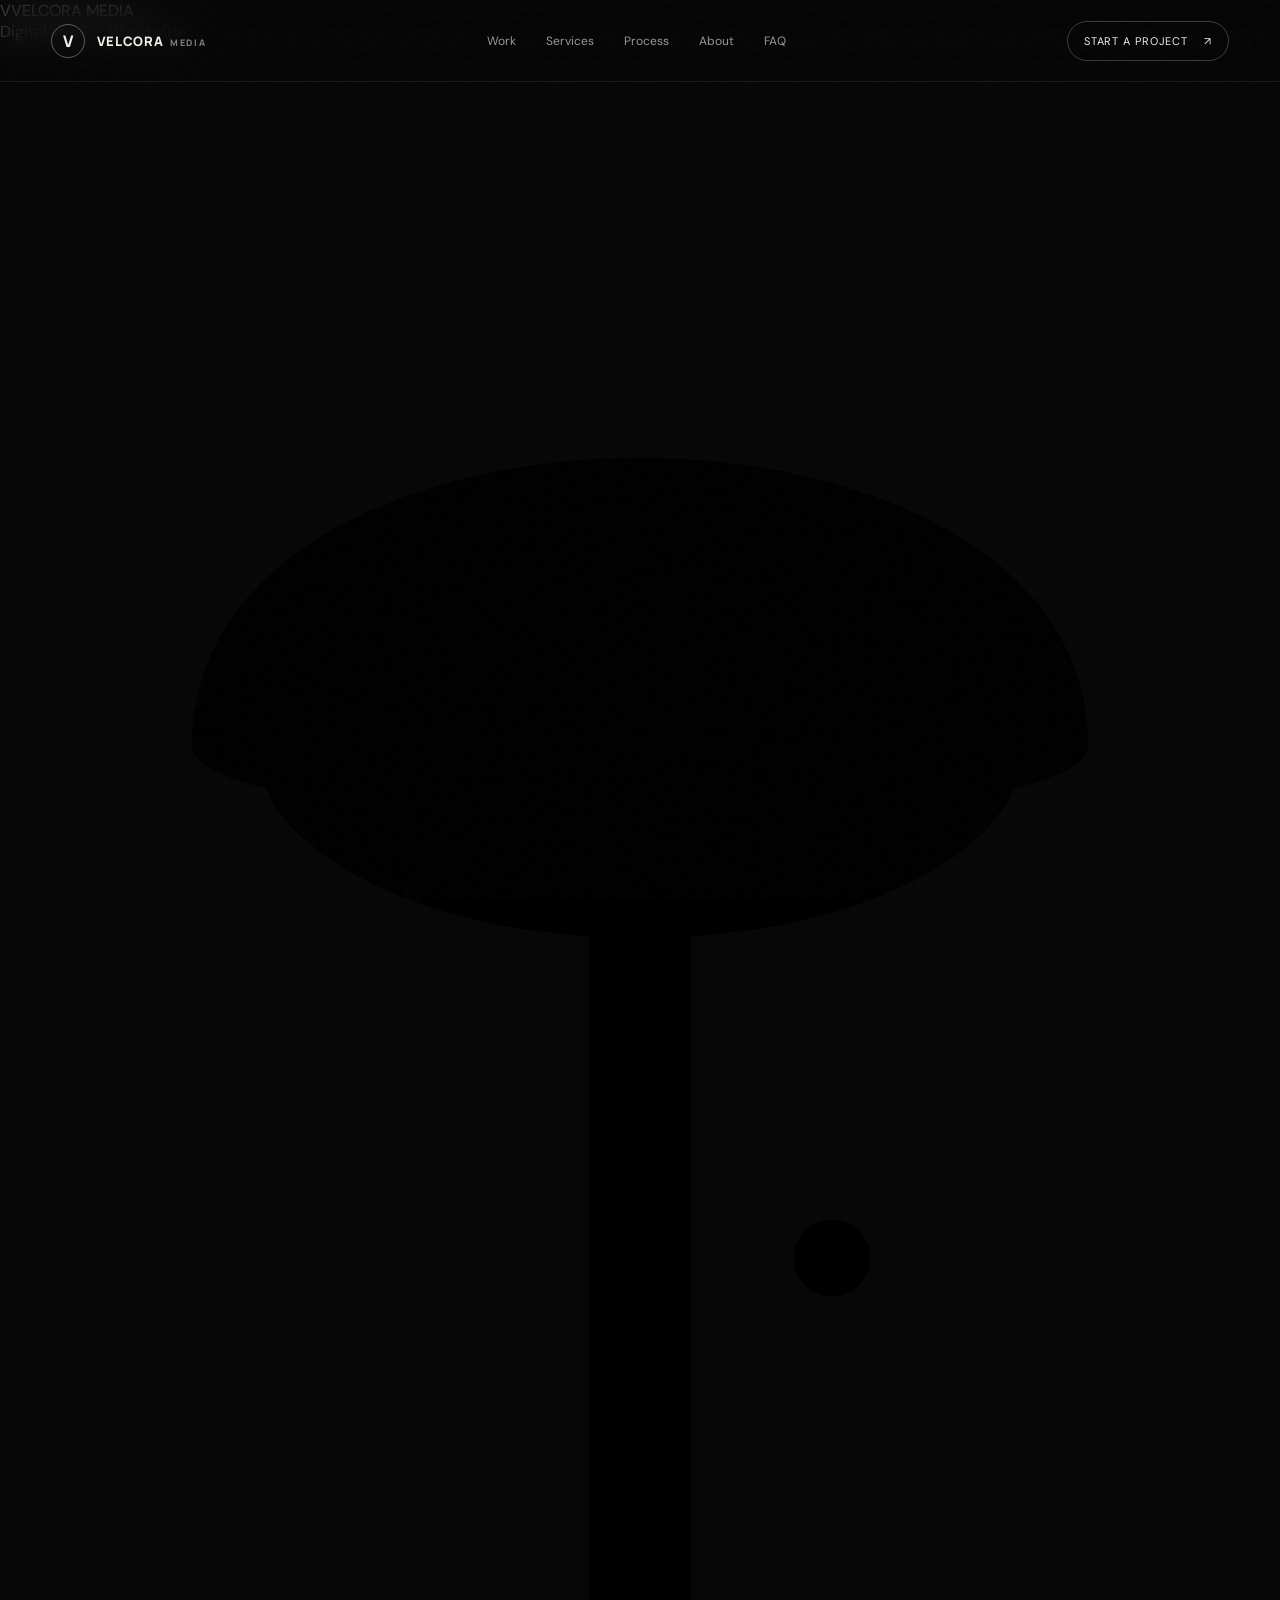
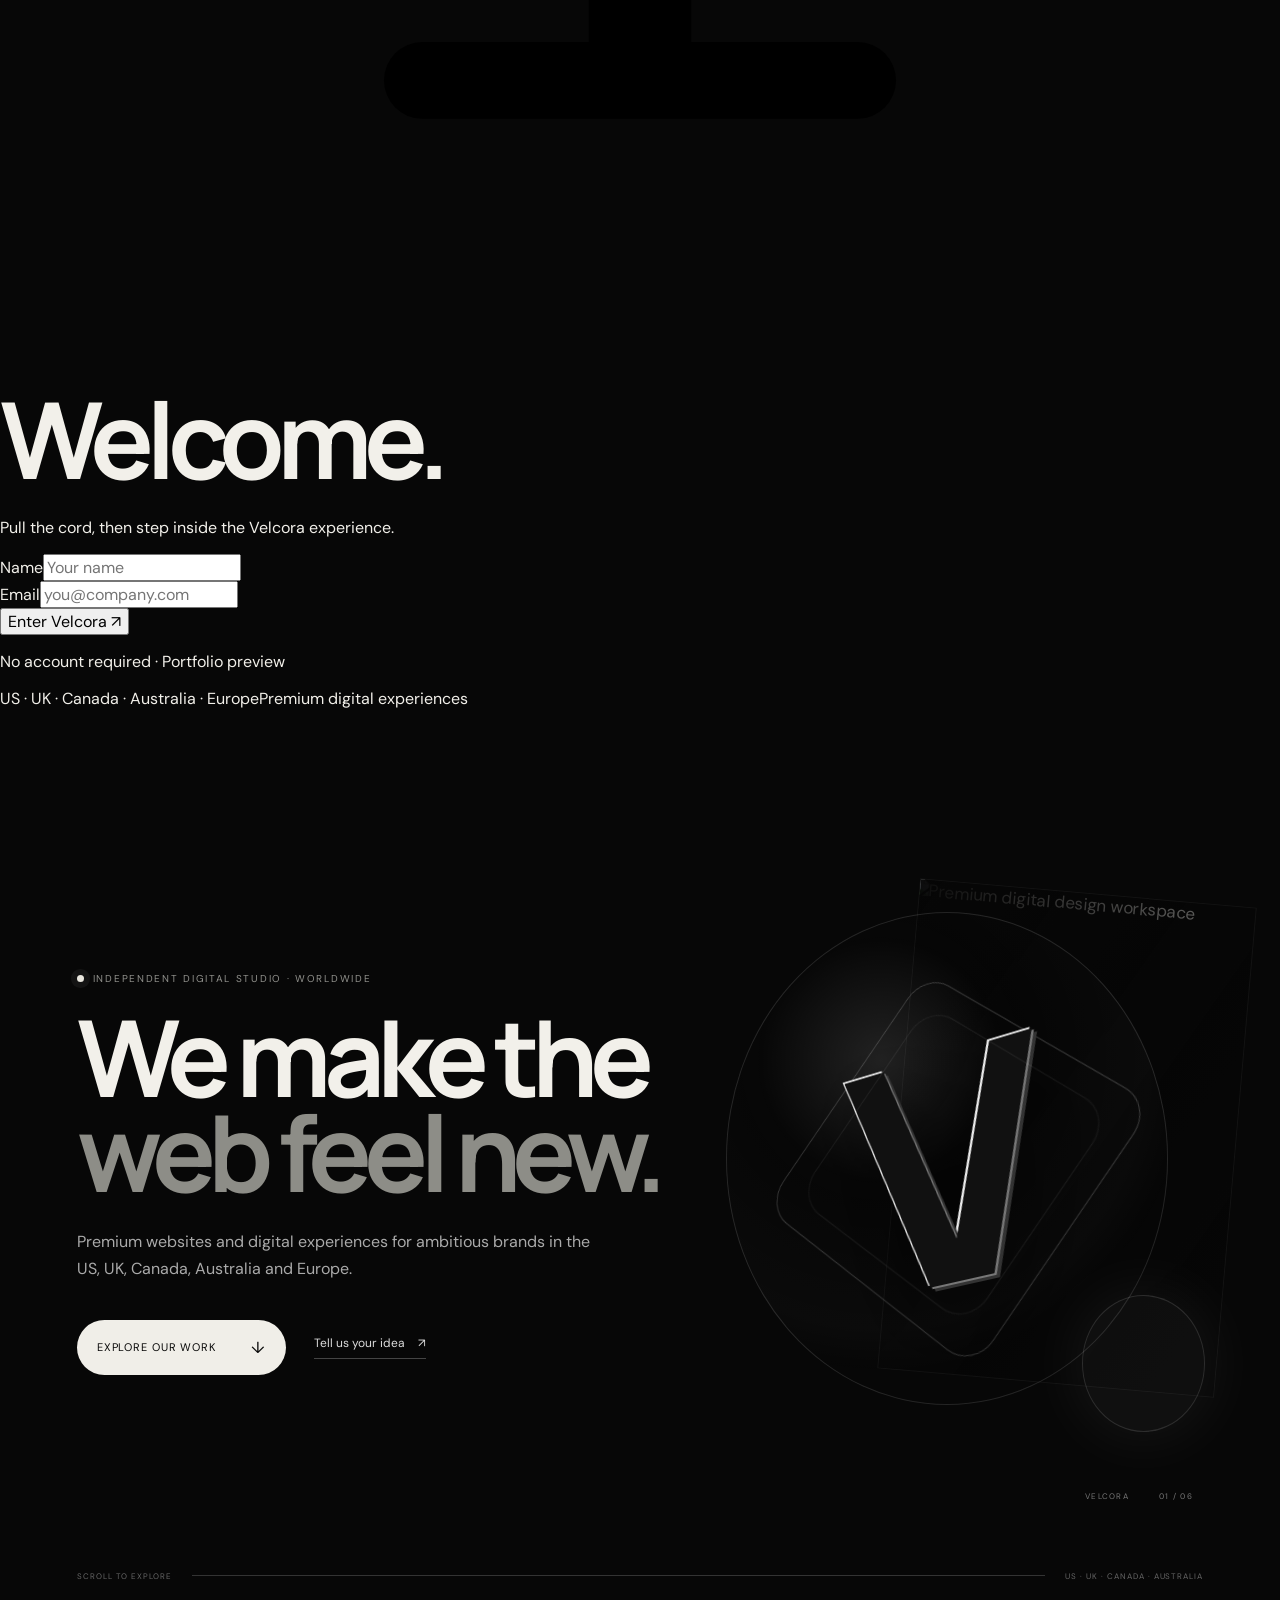
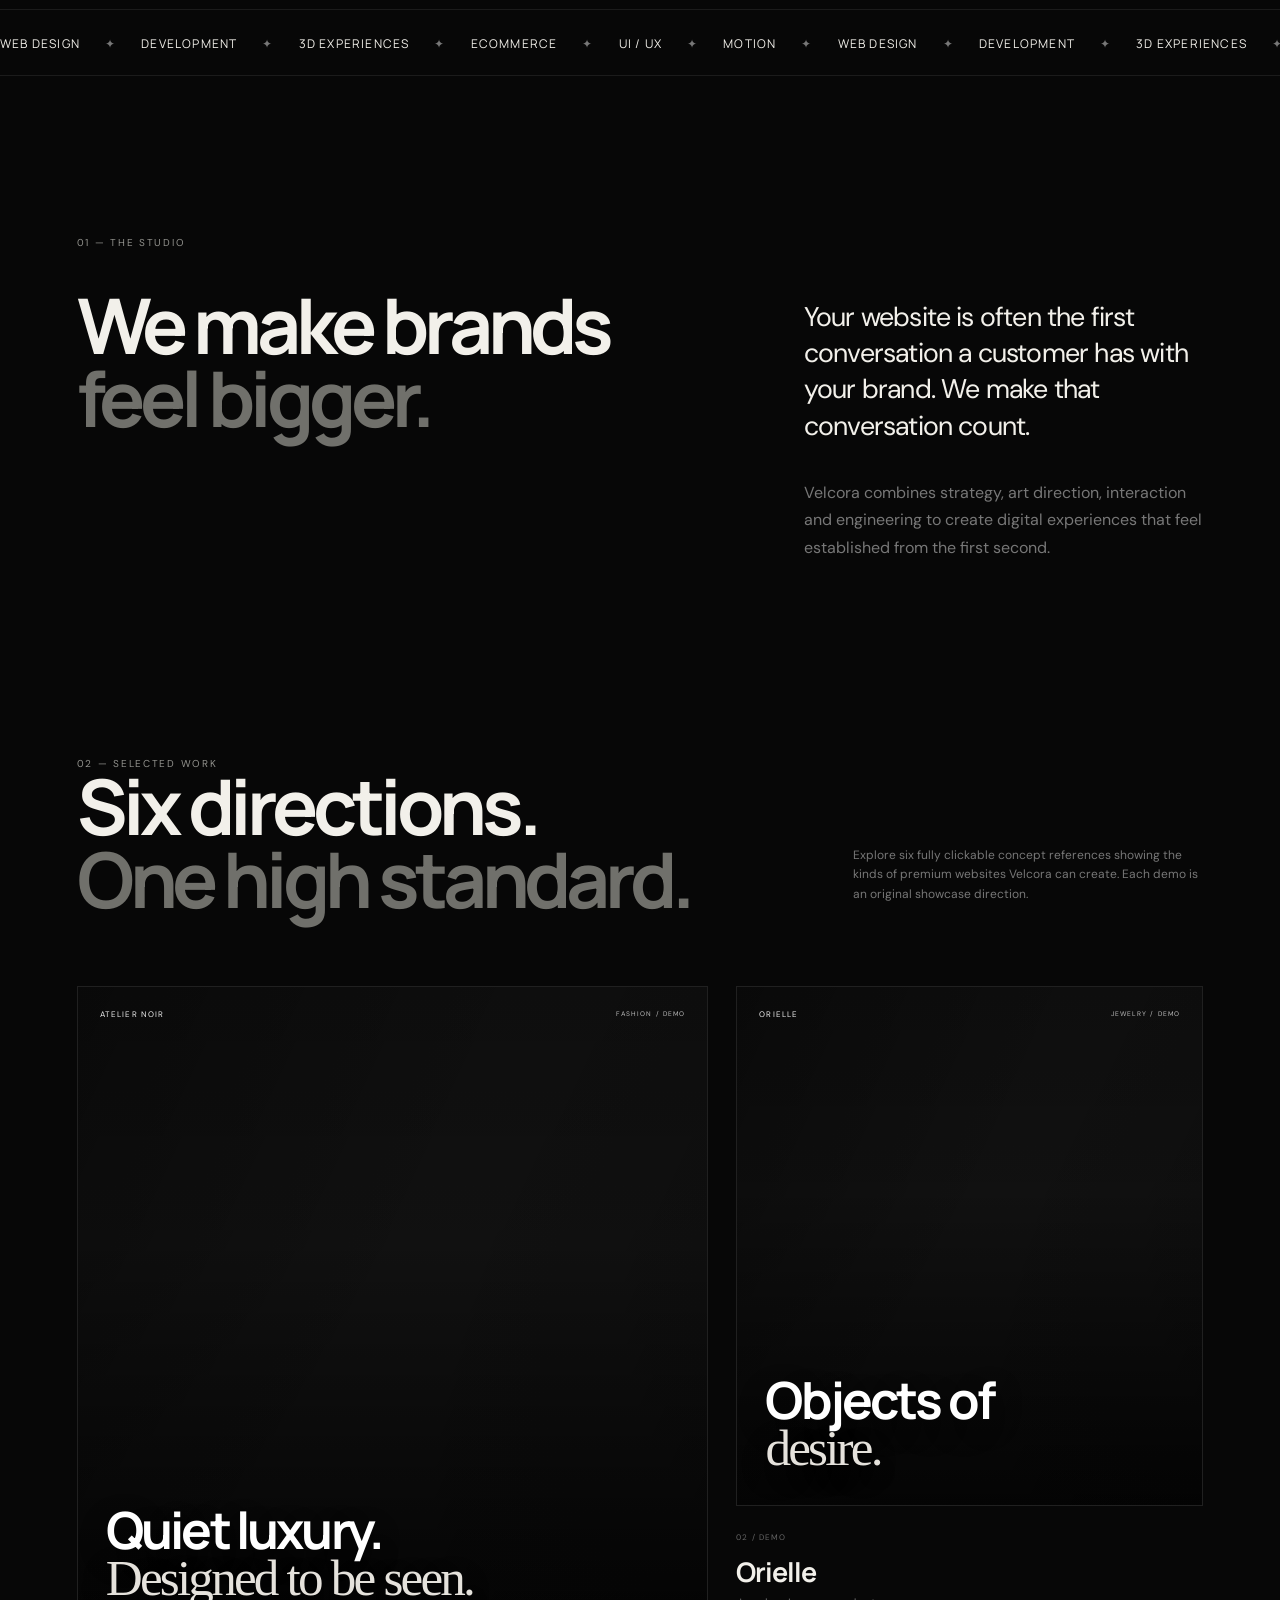
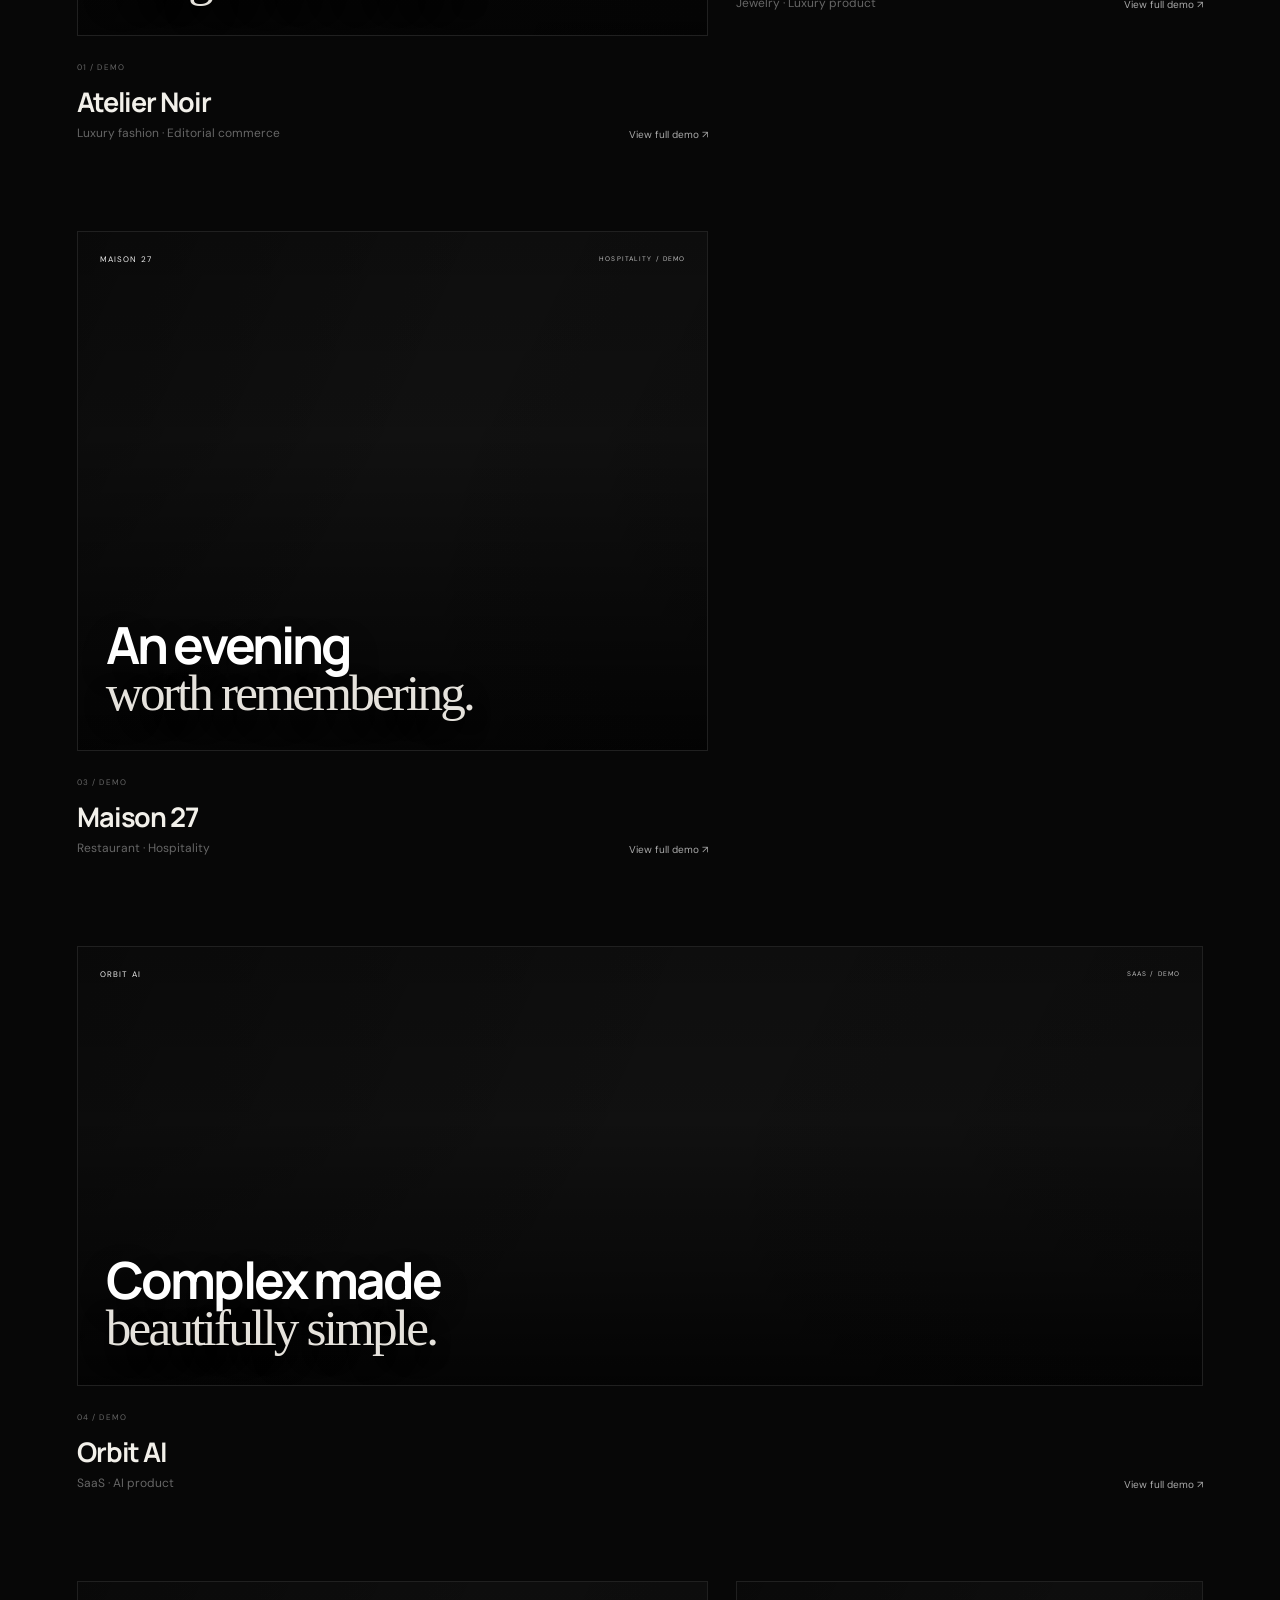
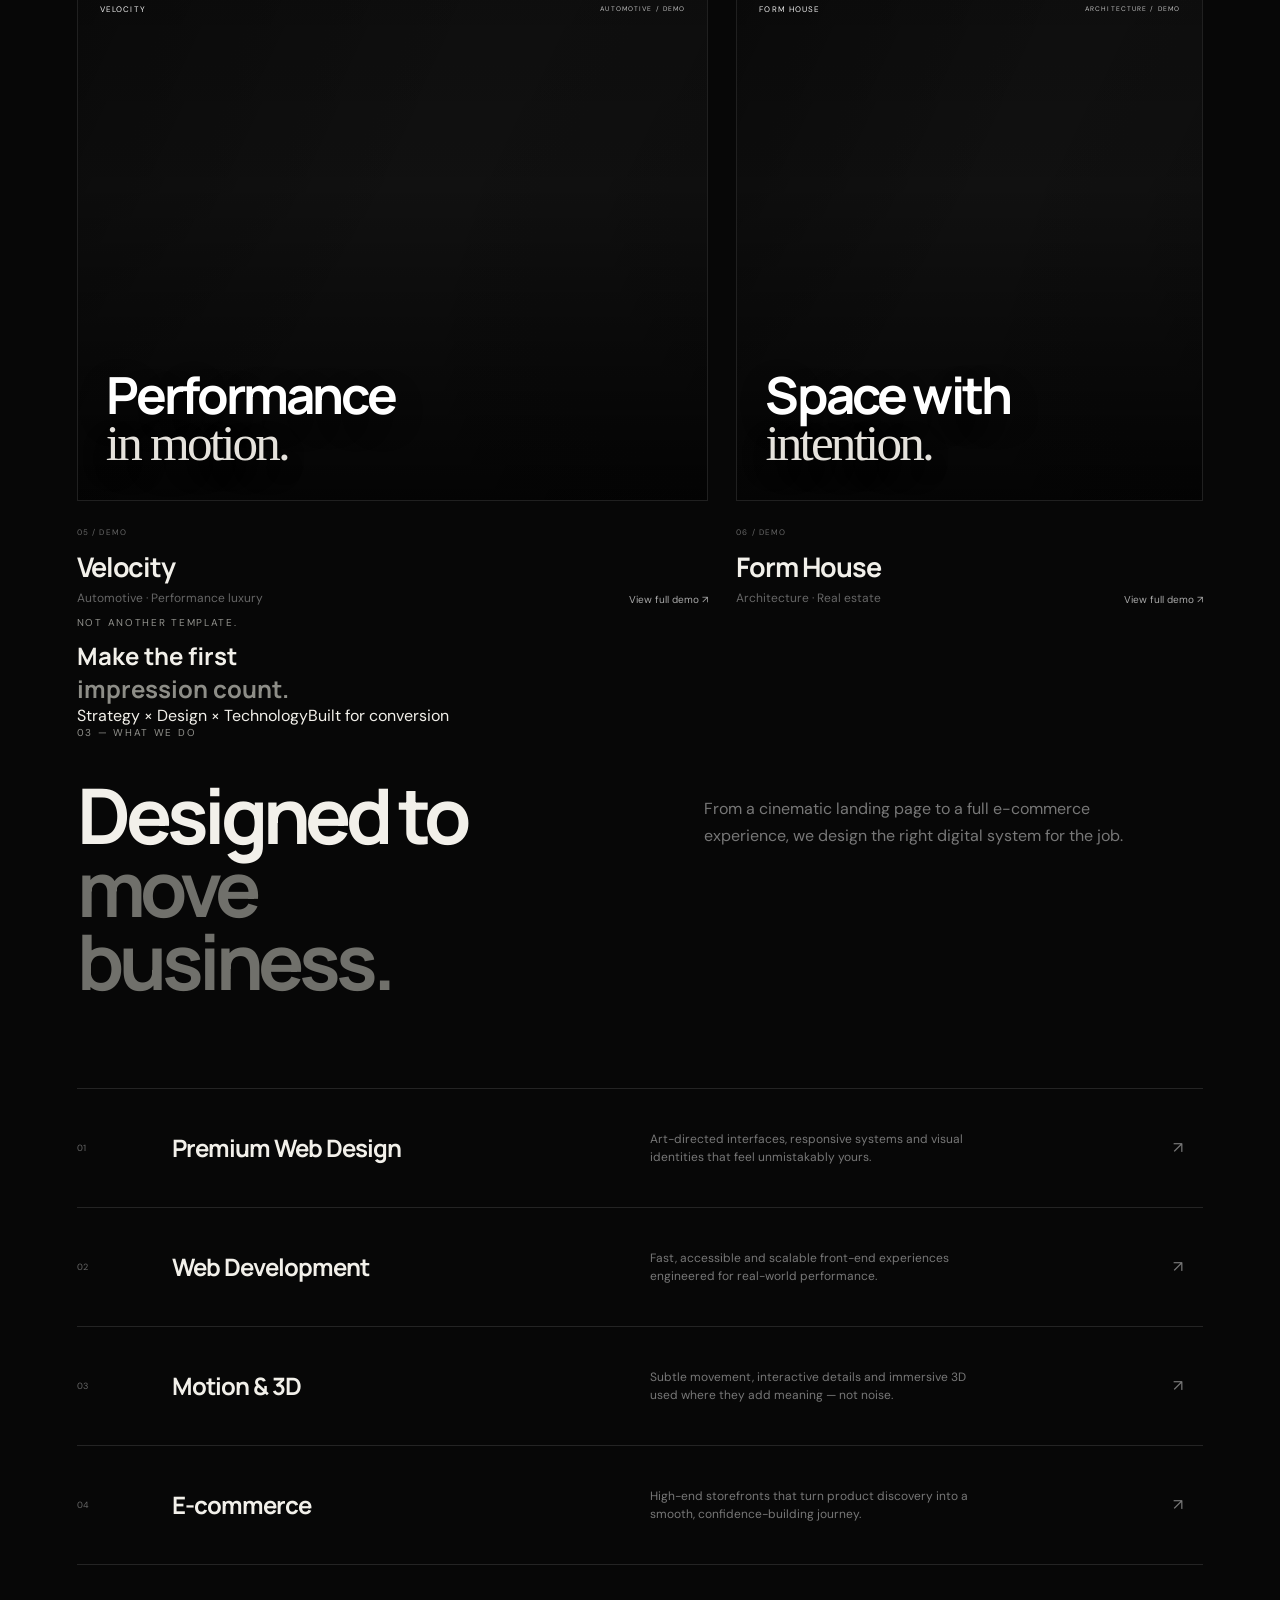
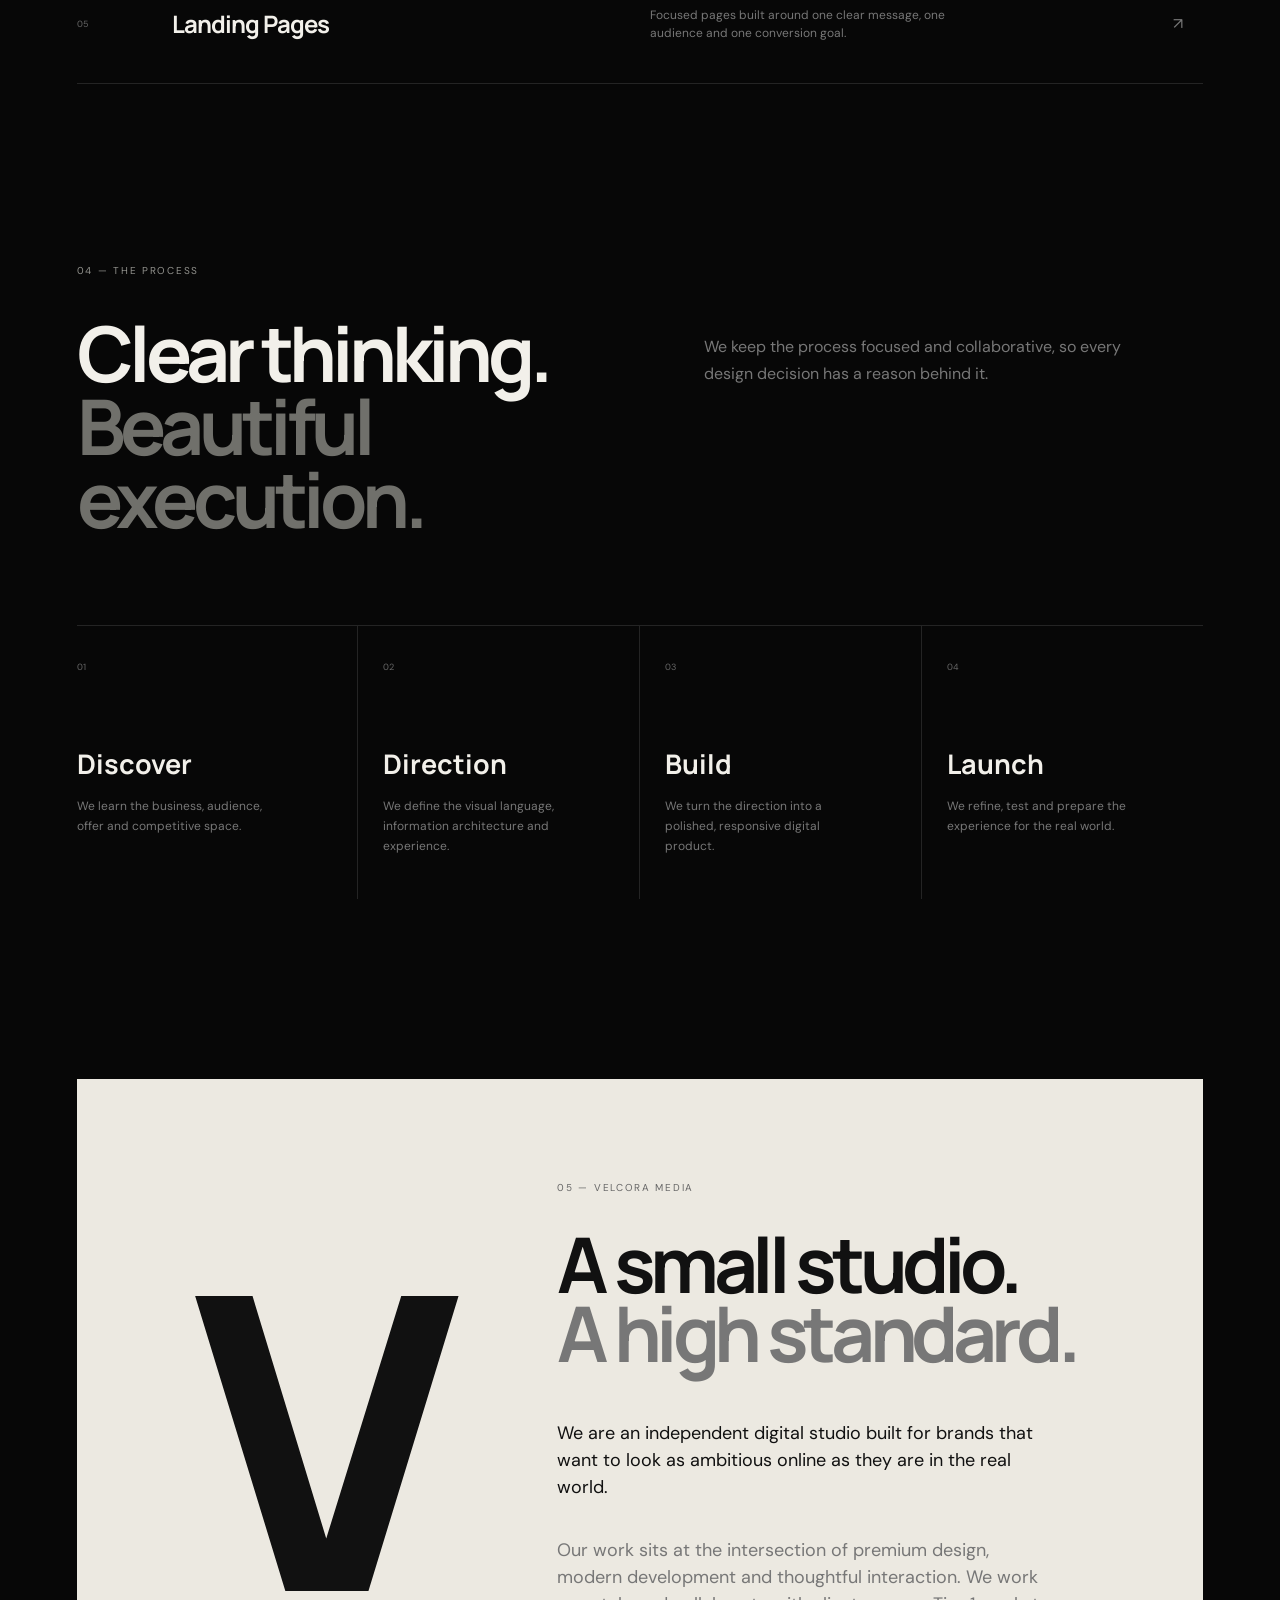
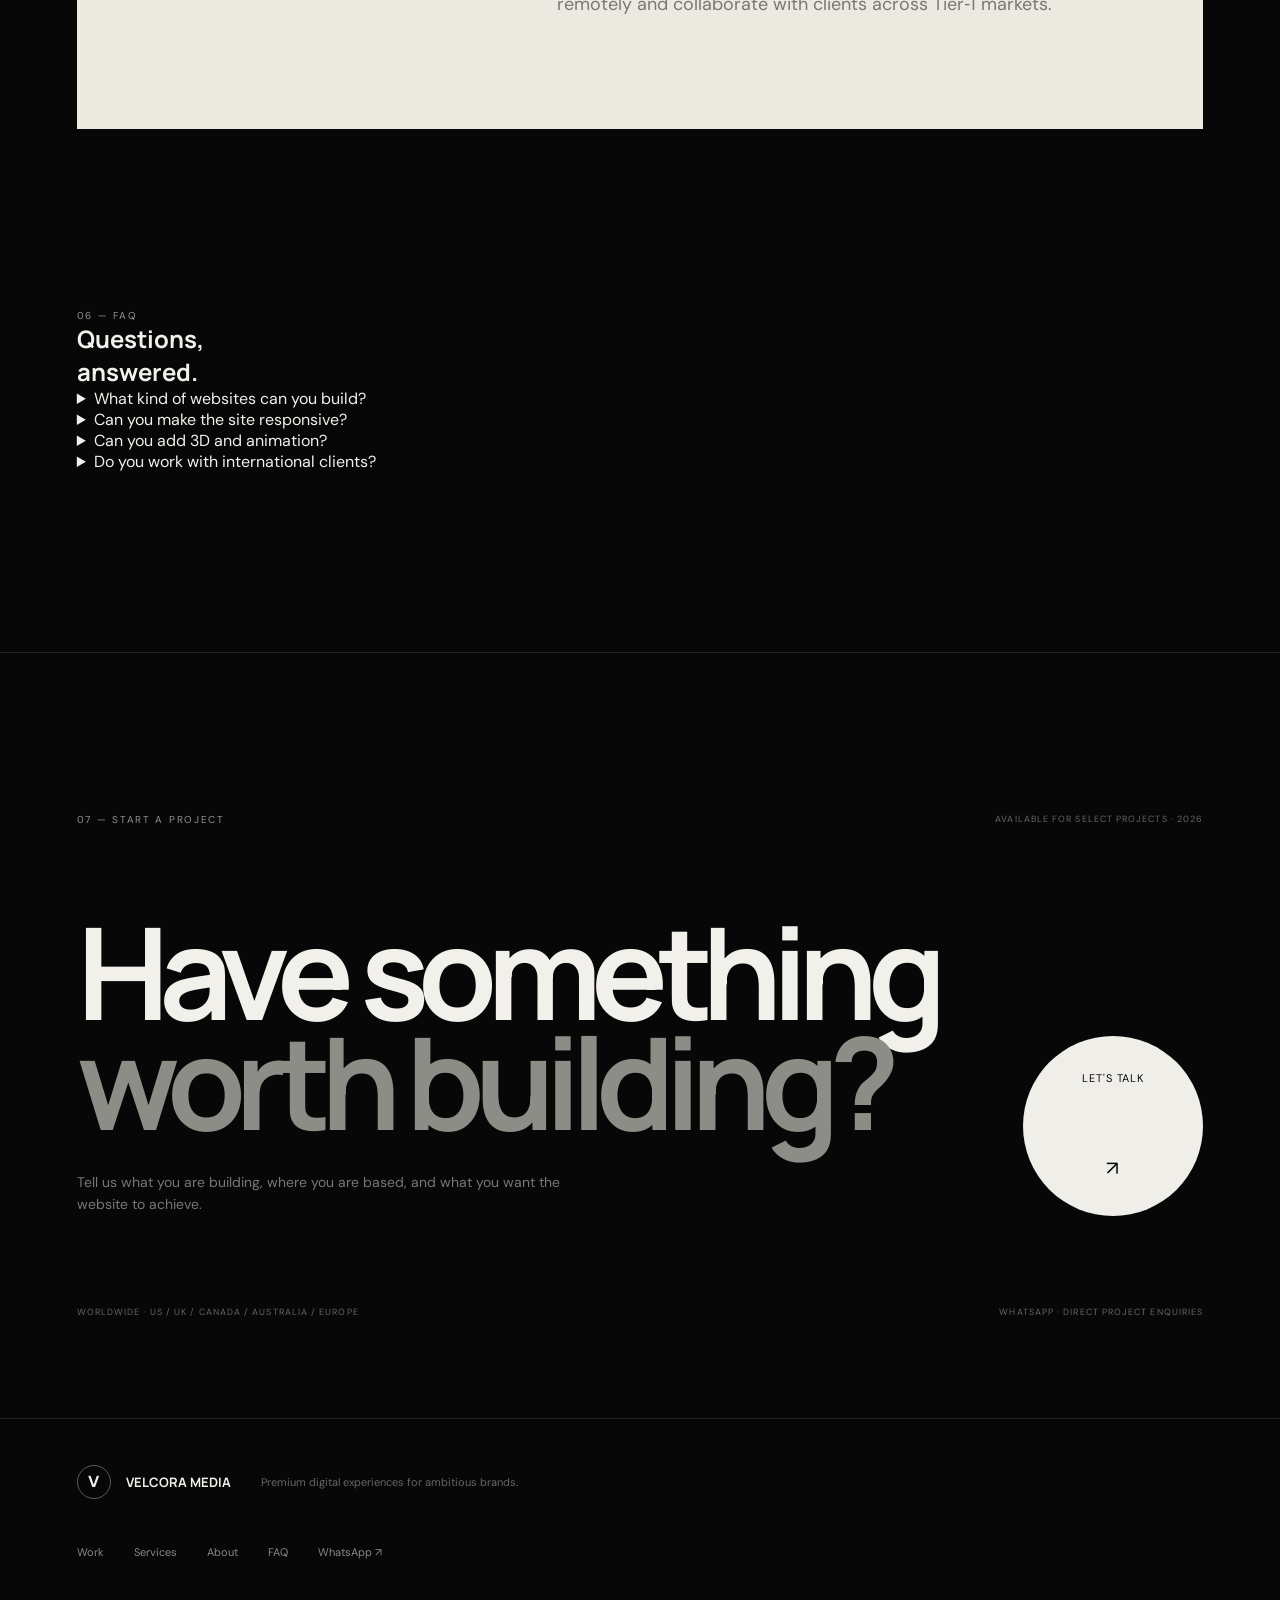
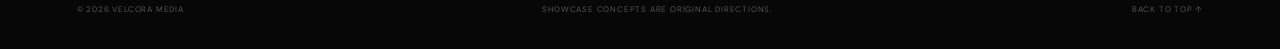
==== commit 3df8ef50: "Remove login gate and refine premium Apple-inspired portfolio" ====
--- a/index.html
+++ b/index.html
@@ -1 +1 @@
-<!doctype html><html lang="en"><head><meta charset="UTF-8"><meta name="viewport" content="width=device-width,initial-scale=1,viewport-fit=cover"><meta name="description" content="Velcora Media creates premium websites and digital experiences for ambitious brands across the US, UK, Canada, Australia and Europe."><meta name="theme-color" content="#070707"><title>Velcora Media — Premium Web Design & Digital Experiences</title><link rel="preconnect" href="https://fonts.googleapis.com"><link rel="preconnect" href="https://fonts.gstatic.com" crossorigin><link href="https://fonts.googleapis.com/css2?family=DM+Sans:wght@400;500;600;700&family=Manrope:wght@500;600;700;800&display=swap" rel="stylesheet"><link rel="stylesheet" href="styles.css"><link rel="stylesheet" href="mobile.css"><link rel="stylesheet" href="login.css"><link rel="stylesheet" href="portfolio-overrides.css"></head><body><div class="noise"></div><div class="cursor-dot"></div><div class="cursor-ring"></div><header class="nav" id="nav"><a class="brand" href="#top"><span class="brand-mark">V</span><span class="brand-word">VELCORA<span>MEDIA</span></span></a><nav class="nav-links"><a href="#work">Work</a><a href="#services">Services</a><a href="#process">Process</a><a href="#about">About</a><a href="#faq">FAQ</a></nav><a class="nav-cta magnetic" href="#contact">Start a project <span>↗</span></a><button class="menu" aria-label="Open menu" aria-expanded="false"><span></span><span></span></button></header><main id="top"><section class="hero section-pad"><div class="hero-copy reveal"><p class="eyebrow"><span class="pulse"></span> Independent digital studio · Worldwide</p><h1>Websites that<br><em>feel expensive.</em></h1><p class="hero-lede">We design and build premium digital experiences for ambitious brands in the US, UK, Canada, Australia and Europe.</p><div class="hero-actions"><a class="button button-light magnetic" href="#work">Explore our work <span>↓</span></a><a class="text-link" href="https://wa.me/919769772615?text=Hi%20Velcora%20Media%2C%20I%27d%20like%20to%20discuss%20a%20website%20project." target="_blank" rel="noopener noreferrer">Tell us your idea <span>↗</span></a></div></div><div class="hero-art"><div class="orb orb-back"></div><div class="v-3d"><span>V</span></div><div class="orb orb-front"></div><div class="art-label"><span>VELCORA</span><span>01 / 06</span></div></div><div class="hero-bottom"><span>Scroll to explore</span><span class="line"></span><span>US · UK · Canada · Australia</span></div></section><section class="ticker"><div class="ticker-track"><span>WEB DESIGN</span><i>✦</i><span>DEVELOPMENT</span><i>✦</i><span>3D EXPERIENCES</span><i>✦</i><span>ECOMMERCE</span><i>✦</i><span>UI / UX</span><i>✦</i><span>MOTION</span><i>✦</i><span>WEB DESIGN</span><i>✦</i><span>DEVELOPMENT</span><i>✦</i><span>3D EXPERIENCES</span><i>✦</i><span>ECOMMERCE</span><i>✦</i><span>UI / UX</span><i>✦</i><span>MOTION</span><i>✦</i></div></section><section class="intro section-pad reveal"><div class="section-kicker">01 — The studio</div><div class="intro-grid"><h2>We make brands<br><span>feel bigger.</span></h2><div><p class="large-copy">Your website is often the first conversation a customer has with your brand. We make that conversation count.</p><p class="muted">Velcora combines strategy, art direction, interaction and engineering to create digital experiences that feel established from the first second.</p></div></div></section><section class="work section-pad" id="work"><div class="section-head reveal"><div><div class="section-kicker">02 — Selected work</div><h2>Six directions.<br><span>One high standard.</span></h2></div><p>Explore six fully clickable concept references showing the kinds of premium websites Velcora can create. Each demo is an original showcase direction.</p></div><div class="projects"><article class="project project-large reveal"><a href="demos/atelier-noir.html" class="project-image image-fashion"><div class="project-overlay"></div><div class="project-ui"><span>ATELIER NOIR</span><small>FASHION / CONCEPT</small></div><div class="project-center-copy">Quiet luxury.<br><em>Designed to be seen.</em></div></a><div class="project-meta"><div><span>01 / DEMO</span><h3>Atelier Noir</h3><p>Luxury fashion · Editorial commerce</p></div><a href="demos/atelier-noir.html">View full demo ↗</a></div></article><article class="project reveal"><a href="demos/orielle.html" class="project-image image-jewelry"><div class="project-overlay"></div><div class="project-ui"><span>ORIELLE</span><small>JEWELRY / CONCEPT</small></div><div class="project-center-copy">Objects of<br><em>desire.</em></div></a><div class="project-meta"><div><span>02 / DEMO</span><h3>Orielle</h3><p>Jewelry · Luxury product</p></div><a href="demos/orielle.html">View full demo ↗</a></div></article><article class="project reveal"><a href="demos/maison-27.html" class="project-image image-restaurant"><div class="project-overlay"></div><div class="project-ui"><span>MAISON 27</span><small>HOSPITALITY / CONCEPT</small></div><div class="project-center-copy">An evening<br><em>worth remembering.</em></div></a><div class="project-meta"><div><span>03 / DEMO</span><h3>Maison 27</h3><p>Restaurant · Hospitality</p></div><a href="demos/maison-27.html">View full demo ↗</a></div></article><article class="project project-wide reveal"><a href="demos/orbit-ai.html" class="project-image image-tech"><div class="project-overlay"></div><div class="project-ui"><span>ORBIT AI</span><small>SAAS / CONCEPT</small></div><div class="project-center-copy">Complex made<br><em>beautifully simple.</em></div></a><div class="project-meta"><div><span>04 / DEMO</span><h3>Orbit AI</h3><p>SaaS · AI product</p></div><a href="demos/orbit-ai.html">View full demo ↗</a></div></article><article class="project reveal"><a href="demos/velocity.html" class="project-image image-auto"><div class="project-overlay"></div><div class="project-ui"><span>VELOCITY</span><small>AUTOMOTIVE / CONCEPT</small></div><div class="project-center-copy">Performance<br><em>in motion.</em></div></a><div class="project-meta"><div><span>05 / DEMO</span><h3>Velocity</h3><p>Automotive · Performance luxury</p></div><a href="demos/velocity.html">View full demo ↗</a></div></article><article class="project reveal"><a href="demos/form-house.html" class="project-image image-architecture"><div class="project-overlay"></div><div class="project-ui"><span>FORM HOUSE</span><small>ARCHITECTURE / CONCEPT</small></div><div class="project-center-copy">Space with<br><em>intention.</em></div></a><div class="project-meta"><div><span>06 / DEMO</span><h3>Form House</h3><p>Architecture · Real estate</p></div><a href="demos/form-house.html">View full demo ↗</a></div></article></div></section><section class="statement section-pad reveal"><div class="statement-line"></div><p class="eyebrow">Not another template.</p><h2>Make the first<br><em>impression count.</em></h2><div class="statement-foot"><span>Strategy × Design × Technology</span><span>Built for conversion</span></div></section><section class="services section-pad" id="services"><div class="section-kicker">03 — What we do</div><div class="services-head reveal"><h2>Designed to<br><span>move business.</span></h2><p>From a cinematic landing page to a full e-commerce experience, we design the right digital system for the job.</p></div><div class="service-list"><div class="service reveal"><span>01</span><h3>Premium Web Design</h3><p>Art-directed interfaces, responsive systems and visual identities that feel unmistakably yours.</p><b>↗</b></div><div class="service reveal"><span>02</span><h3>Web Development</h3><p>Fast, accessible and scalable front-end experiences engineered for real-world performance.</p><b>↗</b></div><div class="service reveal"><span>03</span><h3>Motion & 3D</h3><p>Subtle movement, interactive details and immersive 3D used where they add meaning — not noise.</p><b>↗</b></div><div class="service reveal"><span>04</span><h3>E-commerce</h3><p>High-end storefronts that turn product discovery into a smooth, confidence-building journey.</p><b>↗</b></div><div class="service reveal"><span>05</span><h3>Landing Pages</h3><p>Focused pages built around one clear message, one audience and one conversion goal.</p><b>↗</b></div></div></section><section class="process section-pad" id="process"><div class="section-kicker">04 — The process</div><div class="process-grid reveal"><h2>Clear thinking.<br><span>Beautiful execution.</span></h2><p>We keep the process focused and collaborative, so every design decision has a reason behind it.</p></div><div class="steps"><div class="step reveal"><span>01</span><h3>Discover</h3><p>We learn the business, audience, offer and competitive space.</p></div><div class="step reveal"><span>02</span><h3>Direction</h3><p>We define the visual language, information architecture and experience.</p></div><div class="step reveal"><span>03</span><h3>Build</h3><p>We turn the direction into a polished, responsive digital product.</p></div><div class="step reveal"><span>04</span><h3>Launch</h3><p>We refine, test and prepare the experience for the real world.</p></div></div></section><section class="about section-pad" id="about"><div class="about-card reveal"><div class="about-symbol">V</div><div class="about-copy"><div class="section-kicker">05 — Velcora Media</div><h2>A small studio.<br><span>A high standard.</span></h2><p>We are an independent digital studio built for brands that want to look as ambitious online as they are in the real world.</p><p class="muted">Our work sits at the intersection of premium design, modern development and thoughtful interaction. We work remotely and collaborate with clients across Tier‑1 markets.</p></div></div></section><section class="faq section-pad" id="faq"><div class="section-kicker">06 — FAQ</div><div class="faq-grid"><h2 class="reveal">Questions,<br><span>answered.</span></h2><div class="faq-list"><details class="reveal"><summary>What kind of websites can you build?</summary><p>We can create premium business websites, landing pages, e-commerce stores, SaaS websites, hospitality sites, portfolios, real-estate sites and custom interactive experiences.</p></details><details class="reveal"><summary>Can you make the site responsive?</summary><p>Yes. Every project is designed for desktop, tablet and mobile, with touch-friendly interactions and performance in mind.</p></details><details class="reveal"><summary>Can you add 3D and animation?</summary><p>Yes. We use motion and 3D selectively to create a memorable experience without turning the website into a slow gimmick.</p></details><details class="reveal"><summary>Do you work with international clients?</summary><p>Yes. Velcora is positioned for clients in the US, UK, Canada, Australia and Europe, with remote collaboration built into the process.</p></details></div></div></section><section class="contact section-pad" id="contact"><div class="contact-top reveal"><div class="section-kicker">07 — Start a project</div><span>Available for select projects · 2026</span></div><div class="contact-main reveal"><div><h2>Have something<br><em>worth building?</em></h2><p class="contact-sub">Tell us what you are building, where you are based, and what you want the website to achieve.</p></div><a class="contact-button magnetic" href="https://wa.me/919769772615?text=Hi%20Velcora%20Media%2C%20I%27d%20like%20to%20start%20a%20website%20project." target="_blank" rel="noopener noreferrer">Let's talk <span>↗</span></a></div><div class="contact-details"><span>Worldwide · US / UK / Canada / Australia / Europe</span><span>WhatsApp · Direct project enquiries</span></div></section></main><footer class="footer section-pad"><div class="footer-brand"><span class="brand-mark">V</span><strong>VELCORA MEDIA</strong><p>Premium digital experiences for ambitious brands.</p></div><div class="footer-links"><a href="#work">Work</a><a href="#services">Services</a><a href="#about">About</a><a href="#faq">FAQ</a><a href="https://wa.me/919769772615?text=Hi%20Velcora%20Media%2C%20I%27d%20like%20to%20discuss%20a%20project." target="_blank" rel="noopener noreferrer">WhatsApp ↗</a></div><div class="footer-bottom"><span>© 2026 Velcora Media</span><span>Showcase concepts are original directions.</span><a href="#top">Back to top ↑</a></div></footer><script src="script.js"></script></body></html>+<!doctype html><html lang="en"><head><meta charset="UTF-8"><meta name="viewport" content="width=device-width,initial-scale=1,viewport-fit=cover"><meta name="description" content="Velcora Media creates premium websites and digital experiences for ambitious brands across the US, UK, Canada, Australia and Europe."><meta name="theme-color" content="#f5f5f7"><title>Velcora Media — Premium Digital Experiences</title><link rel="preconnect" href="https://fonts.googleapis.com"><link rel="preconnect" href="https://fonts.gstatic.com" crossorigin><link href="https://fonts.googleapis.com/css2?family=DM+Sans:wght@400;500;600;700&family=Manrope:wght@500;600;700;800&display=swap" rel="stylesheet"><link rel="stylesheet" href="styles.css"><link rel="stylesheet" href="mobile.css"><link rel="stylesheet" href="portfolio-overrides.css"></head><body><div class="noise"></div><div class="cursor-dot"></div><div class="cursor-ring"></div><header class="nav" id="nav"><a class="brand" href="#top"><span class="brand-mark">V</span><span class="brand-word">VELCORA<span>MEDIA</span></span></a><nav class="nav-links"><a href="#work">Work</a><a href="#services">Services</a><a href="#process">Process</a><a href="#about">About</a><a href="#faq">FAQ</a></nav><a class="nav-cta magnetic" href="#contact">Start a project <span>↗</span></a><button class="menu" aria-label="Open menu" aria-expanded="false"><span></span><span></span></button></header><main id="top"><section class="hero section-pad"><div class="hero-copy reveal"><p class="eyebrow"><span class="pulse"></span> Independent digital studio · Worldwide</p><h1>We make the<br><em>web feel new.</em></h1><p class="hero-lede">Premium websites and digital experiences for ambitious brands in the US, UK, Canada, Australia and Europe.</p><div class="hero-actions"><a class="button button-light magnetic" href="#work">Explore our work <span>↓</span></a><a class="text-link" href="https://wa.me/919769772615?text=Hi%20Velcora%20Media%2C%20I%27d%20like%20to%20discuss%20a%20website%20project." target="_blank" rel="noopener noreferrer">Tell us your idea <span>↗</span></a></div></div><div class="hero-art"><div class="hero-image"><img src="https://images.unsplash.com/photo-1558655146-d09347e92766?auto=format&fit=crop&w=1200&q=85" alt="Premium digital design workspace"><div class="hero-image-shade"></div></div><div class="orb orb-back"></div><div class="v-3d" id="heroV"><span>V</span></div><div class="orb orb-front"></div><div class="art-label"><span>VELCORA</span><span>01 / 06</span></div></div><div class="hero-bottom"><span>Scroll to explore</span><span class="line"></span><span>US · UK · Canada · Australia</span></div></section><section class="ticker"><div class="ticker-track"><span>WEB DESIGN</span><i>✦</i><span>DEVELOPMENT</span><i>✦</i><span>3D EXPERIENCES</span><i>✦</i><span>ECOMMERCE</span><i>✦</i><span>UI / UX</span><i>✦</i><span>MOTION</span><i>✦</i><span>WEB DESIGN</span><i>✦</i><span>DEVELOPMENT</span><i>✦</i><span>3D EXPERIENCES</span><i>✦</i><span>ECOMMERCE</span><i>✦</i><span>UI / UX</span><i>✦</i><span>MOTION</span><i>✦</i></div></section><section class="intro section-pad reveal"><div class="section-kicker">01 — The studio</div><div class="intro-grid"><h2>We make brands<br><span>feel bigger.</span></h2><div><p class="large-copy">Your website is often the first conversation a customer has with your brand. We make that conversation count.</p><p class="muted">Velcora combines strategy, art direction, interaction and engineering to create digital experiences that feel established from the first second.</p></div></div></section><section class="work section-pad" id="work"><div class="section-head reveal"><div><div class="section-kicker">02 — Selected work</div><h2>Six directions.<br><span>One high standard.</span></h2></div><p>Explore six fully clickable concept references showing the kinds of premium websites Velcora can create. Each demo is an original showcase direction.</p></div><div class="projects"><article class="project project-large reveal"><a href="demos/atelier-noir.html" class="project-image image-fashion"><div class="project-overlay"></div><div class="project-ui"><span>ATELIER NOIR</span><small>FASHION / DEMO</small></div><div class="project-center-copy">Quiet luxury.<br><em>Designed to be seen.</em></div></a><div class="project-meta"><div><span>01 / DEMO</span><h3>Atelier Noir</h3><p>Luxury fashion · Editorial commerce</p></div><a href="demos/atelier-noir.html">View full demo ↗</a></div></article><article class="project reveal"><a href="demos/orielle.html" class="project-image image-jewelry"><div class="project-overlay"></div><div class="project-ui"><span>ORIELLE</span><small>JEWELRY / DEMO</small></div><div class="project-center-copy">Objects of<br><em>desire.</em></div></a><div class="project-meta"><div><span>02 / DEMO</span><h3>Orielle</h3><p>Jewelry · Luxury product</p></div><a href="demos/orielle.html">View full demo ↗</a></div></article><article class="project reveal"><a href="demos/maison-27.html" class="project-image image-restaurant"><div class="project-overlay"></div><div class="project-ui"><span>MAISON 27</span><small>HOSPITALITY / DEMO</small></div><div class="project-center-copy">An evening<br><em>worth remembering.</em></div></a><div class="project-meta"><div><span>03 / DEMO</span><h3>Maison 27</h3><p>Restaurant · Hospitality</p></div><a href="demos/maison-27.html">View full demo ↗</a></div></article><article class="project project-wide reveal"><a href="demos/orbit-ai.html" class="project-image image-tech"><div class="project-overlay"></div><div class="project-ui"><span>ORBIT AI</span><small>SAAS / DEMO</small></div><div class="project-center-copy">Complex made<br><em>beautifully simple.</em></div></a><div class="project-meta"><div><span>04 / DEMO</span><h3>Orbit AI</h3><p>SaaS · AI product</p></div><a href="demos/orbit-ai.html">View full demo ↗</a></div></article><article class="project reveal"><a href="demos/velocity.html" class="project-image image-auto"><div class="project-overlay"></div><div class="project-ui"><span>VELOCITY</span><small>AUTOMOTIVE / DEMO</small></div><div class="project-center-copy">Performance<br><em>in motion.</em></div></a><div class="project-meta"><div><span>05 / DEMO</span><h3>Velocity</h3><p>Automotive · Performance luxury</p></div><a href="demos/velocity.html">View full demo ↗</a></div></article><article class="project reveal"><a href="demos/form-house.html" class="project-image image-architecture"><div class="project-overlay"></div><div class="project-ui"><span>FORM HOUSE</span><small>ARCHITECTURE / DEMO</small></div><div class="project-center-copy">Space with<br><em>intention.</em></div></a><div class="project-meta"><div><span>06 / DEMO</span><h3>Form House</h3><p>Architecture · Real estate</p></div><a href="demos/form-house.html">View full demo ↗</a></div></article></div></section><section class="statement section-pad reveal"><div class="statement-line"></div><p class="eyebrow">Not another template.</p><h2>Make the first<br><em>impression count.</em></h2><div class="statement-foot"><span>Strategy × Design × Technology</span><span>Built for conversion</span></div></section><section class="services section-pad" id="services"><div class="section-kicker">03 — What we do</div><div class="services-head reveal"><h2>Designed to<br><span>move business.</span></h2><p>From a cinematic landing page to a full e-commerce experience, we design the right digital system for the job.</p></div><div class="service-list"><div class="service reveal"><span>01</span><h3>Premium Web Design</h3><p>Art-directed interfaces, responsive systems and visual identities that feel unmistakably yours.</p><b>↗</b></div><div class="service reveal"><span>02</span><h3>Web Development</h3><p>Fast, accessible and scalable front-end experiences engineered for real-world performance.</p><b>↗</b></div><div class="service reveal"><span>03</span><h3>Motion & 3D</h3><p>Subtle movement, interactive details and immersive 3D used where they add meaning — not noise.</p><b>↗</b></div><div class="service reveal"><span>04</span><h3>E-commerce</h3><p>High-end storefronts that turn product discovery into a smooth, confidence-building journey.</p><b>↗</b></div><div class="service reveal"><span>05</span><h3>Landing Pages</h3><p>Focused pages built around one clear message, one audience and one conversion goal.</p><b>↗</b></div></div></section><section class="process section-pad" id="process"><div class="section-kicker">04 — The process</div><div class="process-grid reveal"><h2>Clear thinking.<br><span>Beautiful execution.</span></h2><p>We keep the process focused and collaborative, so every design decision has a reason behind it.</p></div><div class="steps"><div class="step reveal"><span>01</span><h3>Discover</h3><p>We learn the business, audience, offer and competitive space.</p></div><div class="step reveal"><span>02</span><h3>Direction</h3><p>We define the visual language, information architecture and experience.</p></div><div class="step reveal"><span>03</span><h3>Build</h3><p>We turn the direction into a polished, responsive digital product.</p></div><div class="step reveal"><span>04</span><h3>Launch</h3><p>We refine, test and prepare the experience for the real world.</p></div></div></section><section class="about section-pad" id="about"><div class="about-card reveal"><div class="about-symbol">V</div><div class="about-copy"><div class="section-kicker">05 — Velcora Media</div><h2>A small studio.<br><span>A high standard.</span></h2><p>We are an independent digital studio built for brands that want to look as ambitious online as they are in the real world.</p><p class="muted">Our work sits at the intersection of premium design, modern development and thoughtful interaction. We work remotely and collaborate with clients across Tier‑1 markets.</p></div></div></section><section class="faq section-pad" id="faq"><div class="section-kicker">06 — FAQ</div><div class="faq-grid"><h2 class="reveal">Questions,<br><span>answered.</span></h2><div class="faq-list"><details class="reveal"><summary>What kind of websites can you build?</summary><p>We can create premium business websites, landing pages, e-commerce stores, SaaS websites, hospitality sites, portfolios, real-estate sites and custom interactive experiences.</p></details><details class="reveal"><summary>Can you make the site responsive?</summary><p>Yes. Every project is designed for desktop, tablet and mobile, with touch-friendly interactions and performance in mind.</p></details><details class="reveal"><summary>Can you add 3D and animation?</summary><p>Yes. We use motion and 3D selectively to create a memorable experience without turning the website into a slow gimmick.</p></details><details class="reveal"><summary>Do you work with international clients?</summary><p>Yes. Velcora is positioned for clients in the US, UK, Canada, Australia and Europe, with remote collaboration built into the process.</p></details></div></div></section><section class="contact section-pad" id="contact"><div class="contact-top reveal"><div class="section-kicker">07 — Start a project</div><span>Available for select projects · 2026</span></div><div class="contact-main reveal"><div><h2>Have something<br><em>worth building?</em></h2><p class="contact-sub">Tell us what you are building, where you are based, and what you want the website to achieve.</p></div><a class="contact-button magnetic" href="https://wa.me/919769772615?text=Hi%20Velcora%20Media%2C%20I%27d%20like%20to%20start%20a%20website%20project." target="_blank" rel="noopener noreferrer">Let's talk <span>↗</span></a></div><div class="contact-details"><span>Worldwide · US / UK / Canada / Australia / Europe</span><span>WhatsApp · Direct project enquiries</span></div></section></main><footer class="footer section-pad"><div class="footer-brand"><span class="brand-mark">V</span><strong>VELCORA MEDIA</strong><p>Premium digital experiences for ambitious brands.</p></div><div class="footer-links"><a href="#work">Work</a><a href="#services">Services</a><a href="#about">About</a><a href="#faq">FAQ</a><a href="https://wa.me/919769772615?text=Hi%20Velcora%20Media%2C%20I%27d%20like%20to%20discuss%20a%20project." target="_blank" rel="noopener noreferrer">WhatsApp ↗</a></div><div class="footer-bottom"><span>© 2026 Velcora Media</span><span>Showcase concepts are original directions.</span><a href="#top">Back to top ↑</a></div></footer><script src="script.js"></script></body></html>
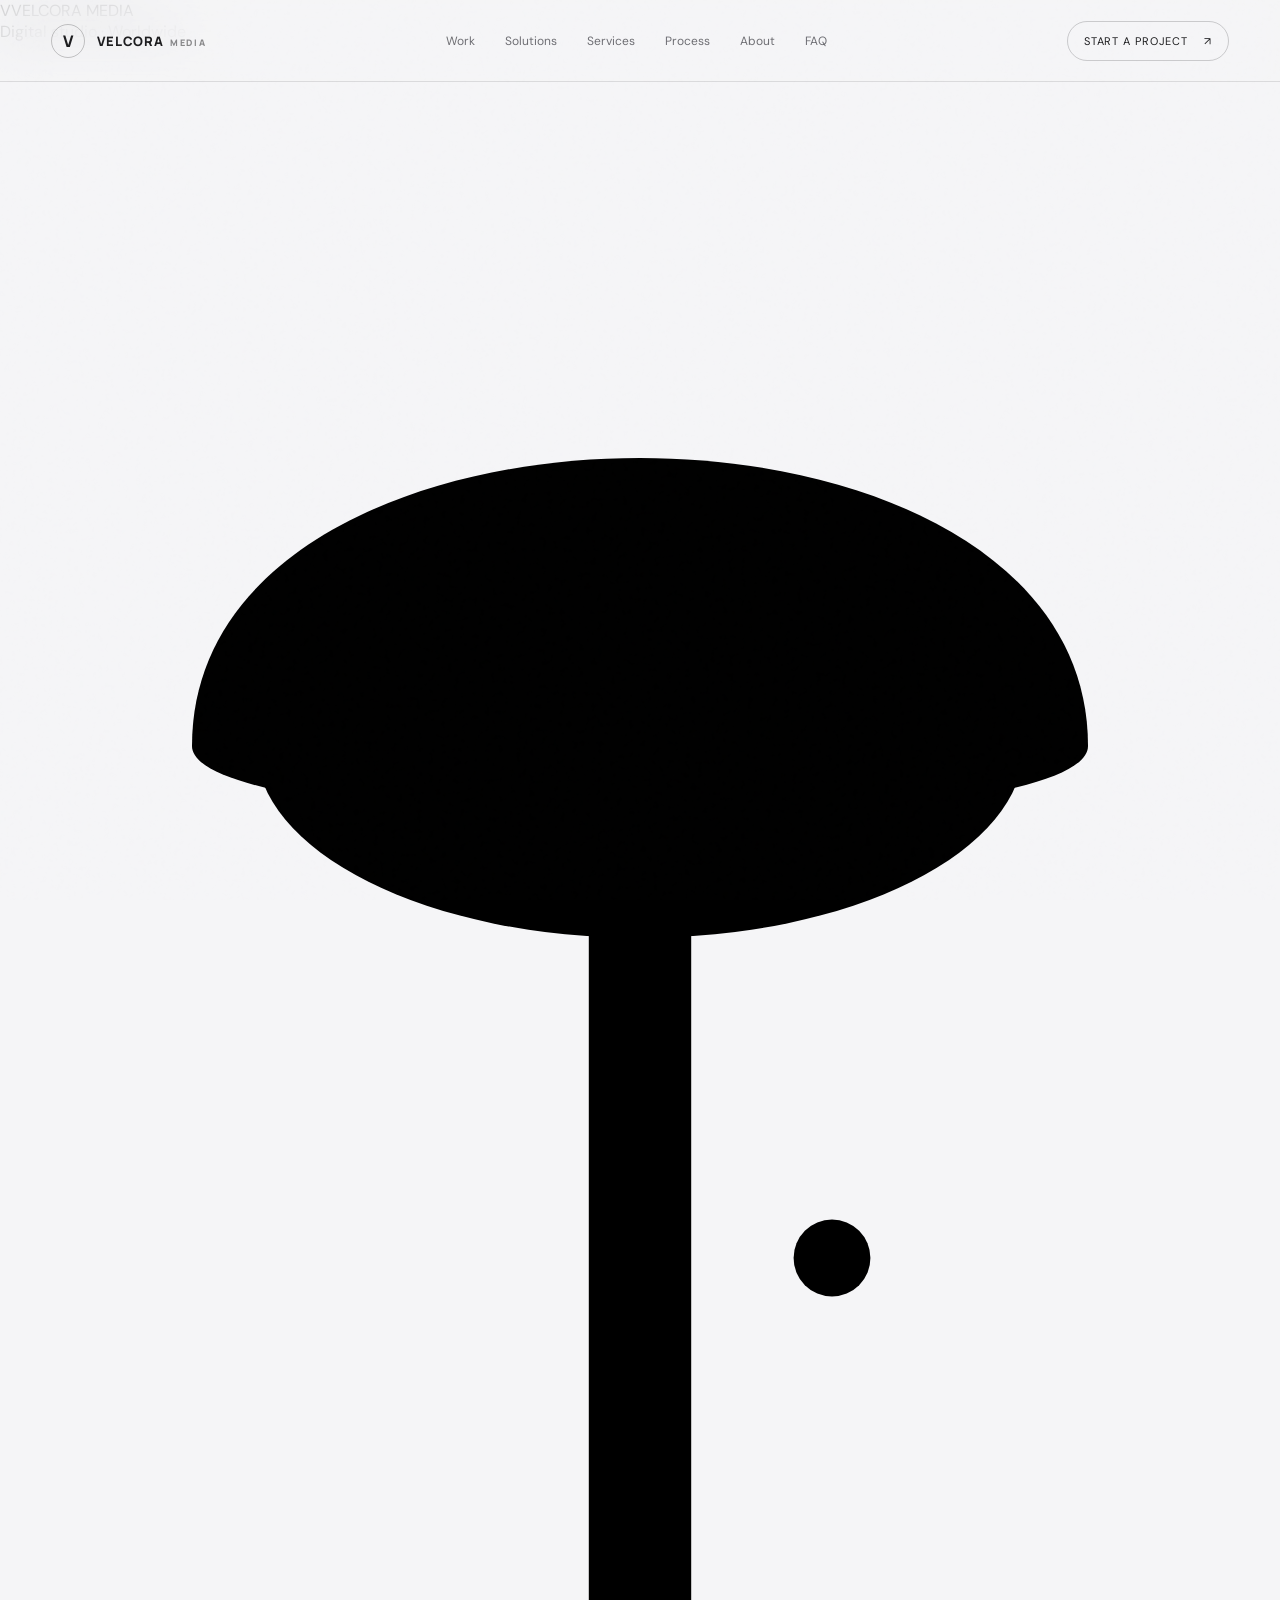
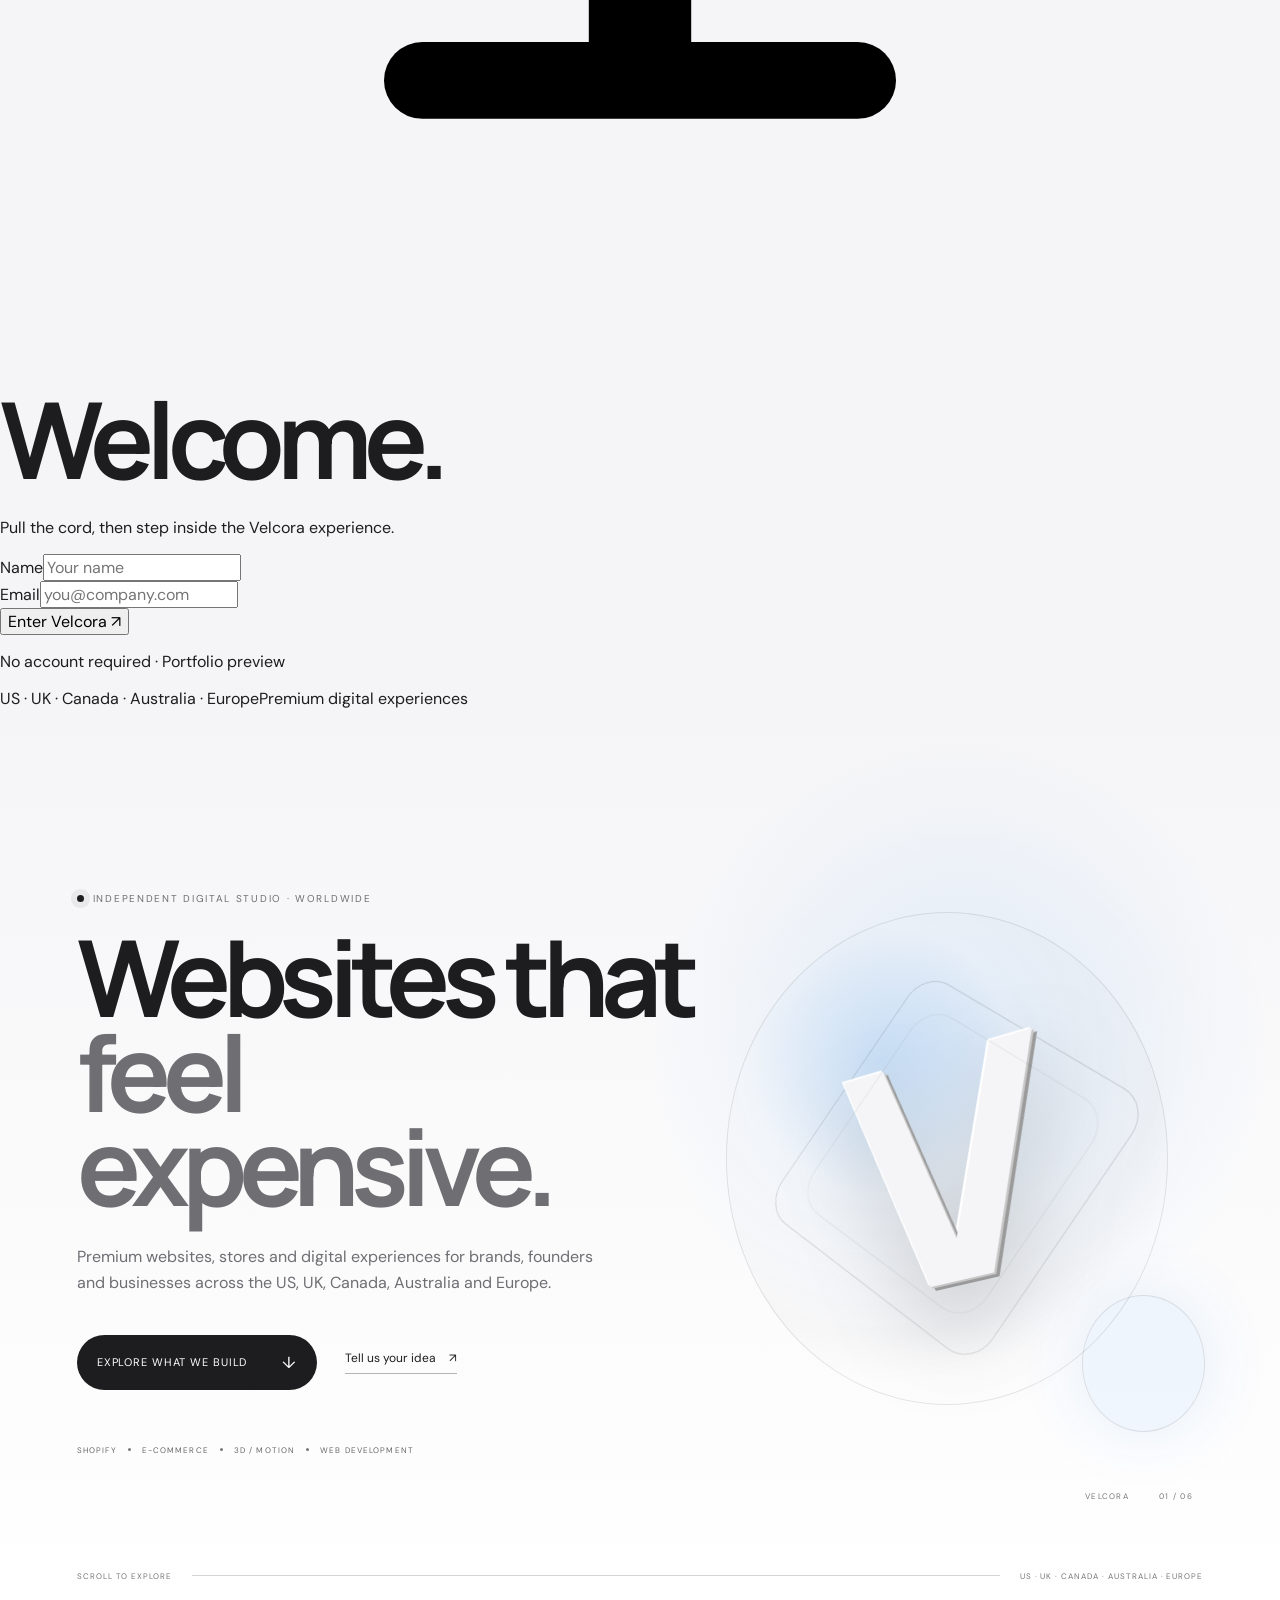
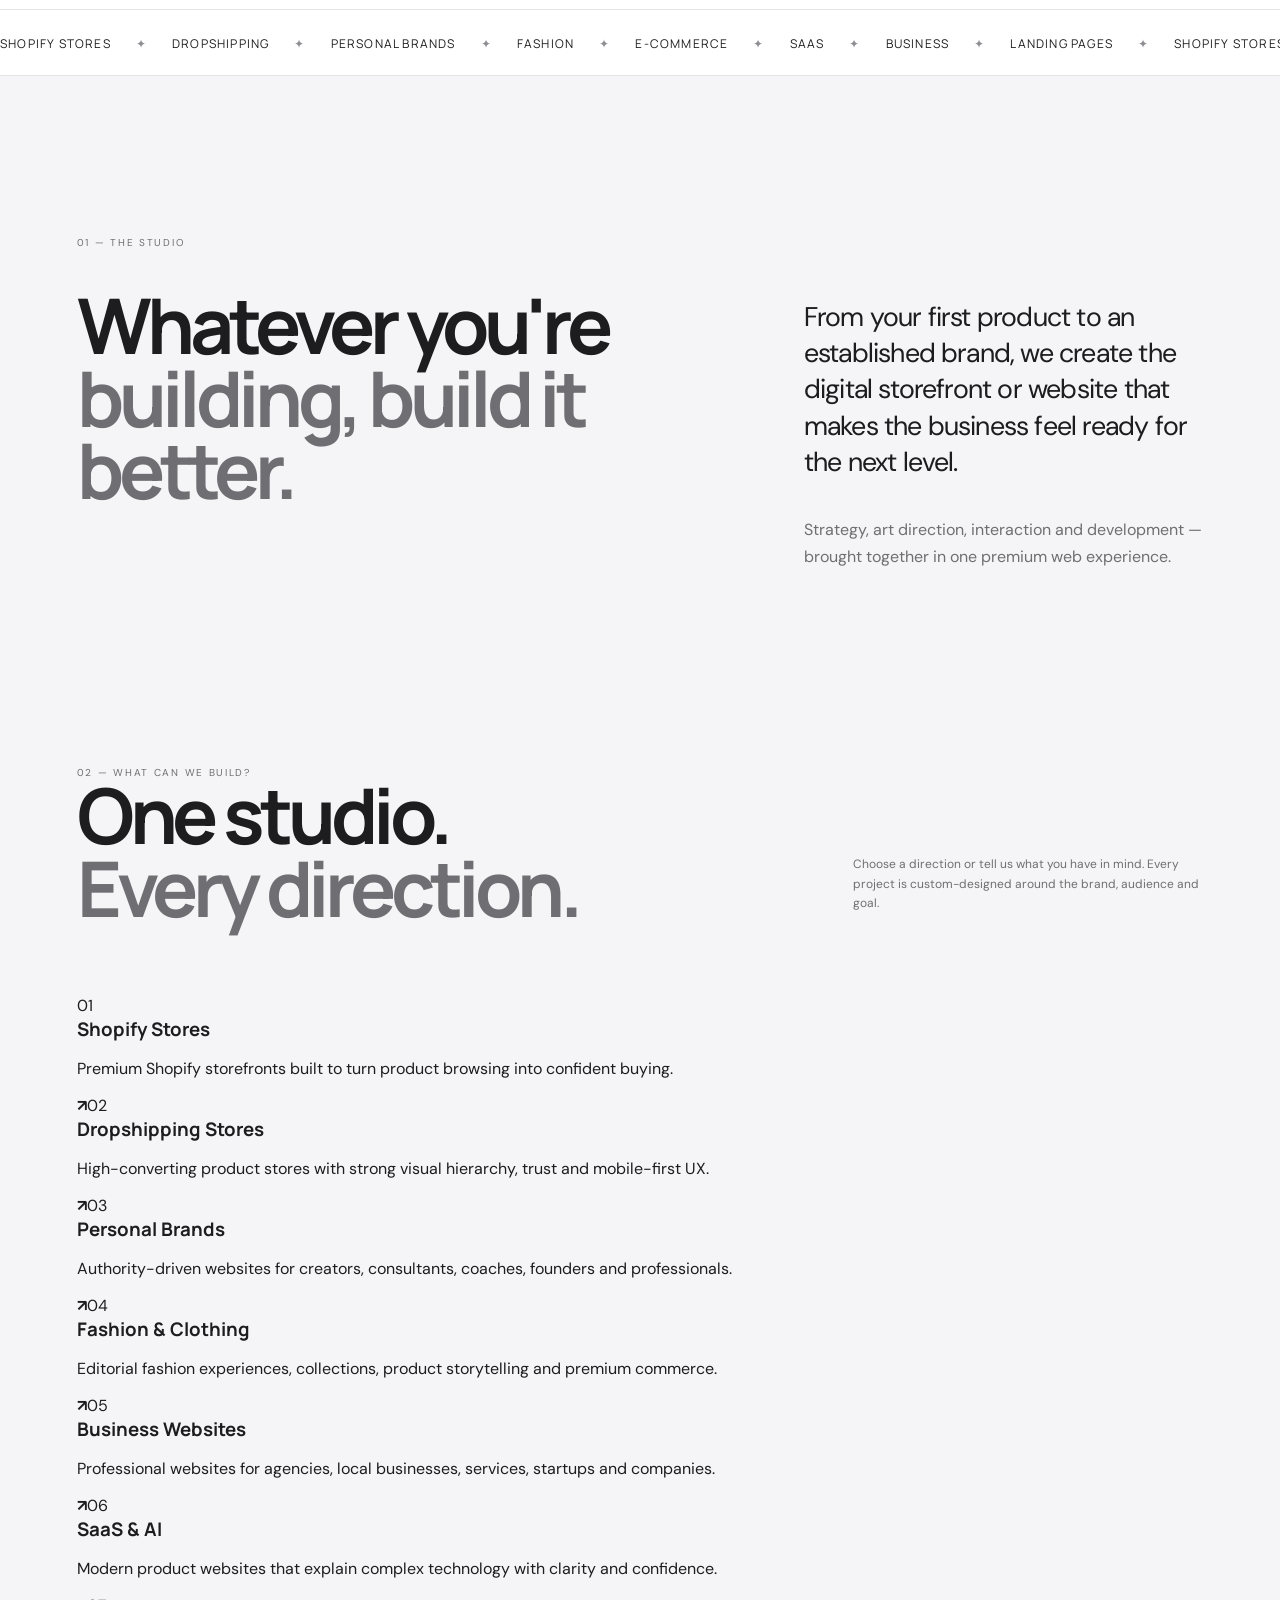
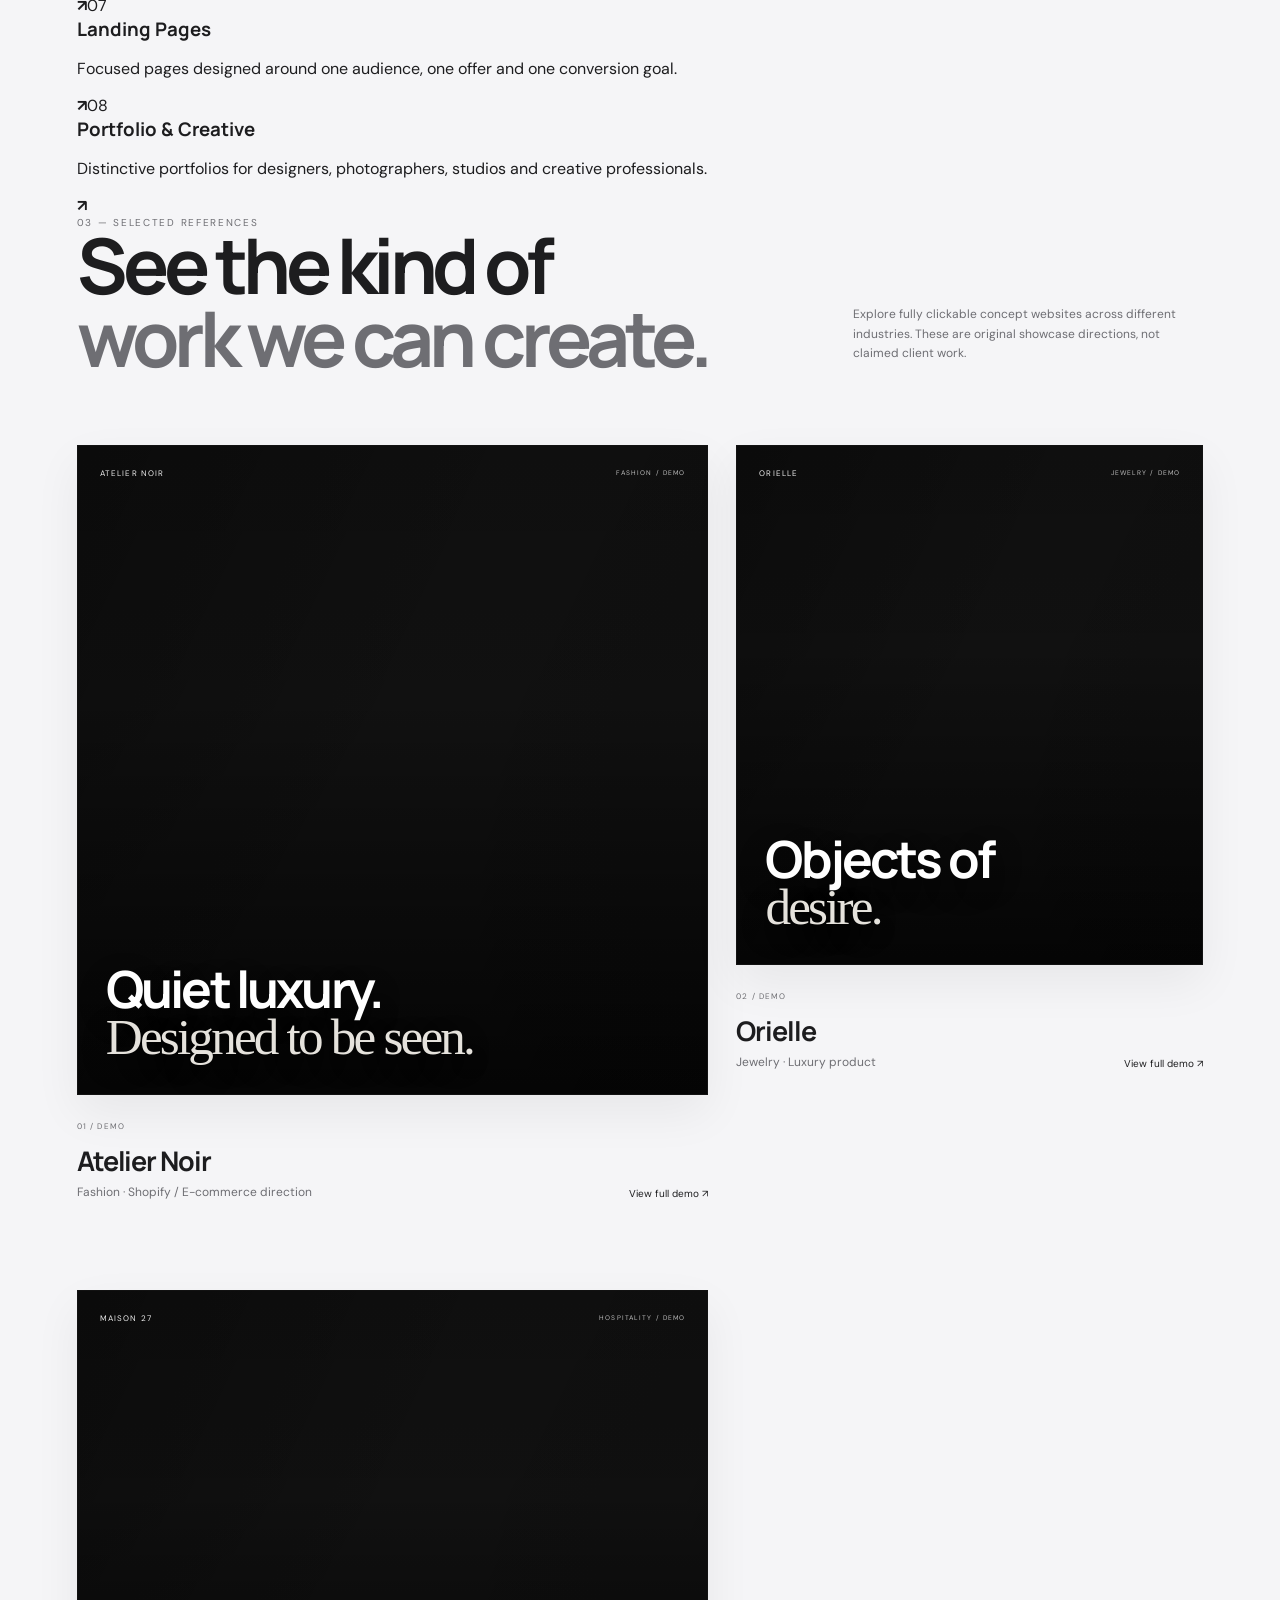
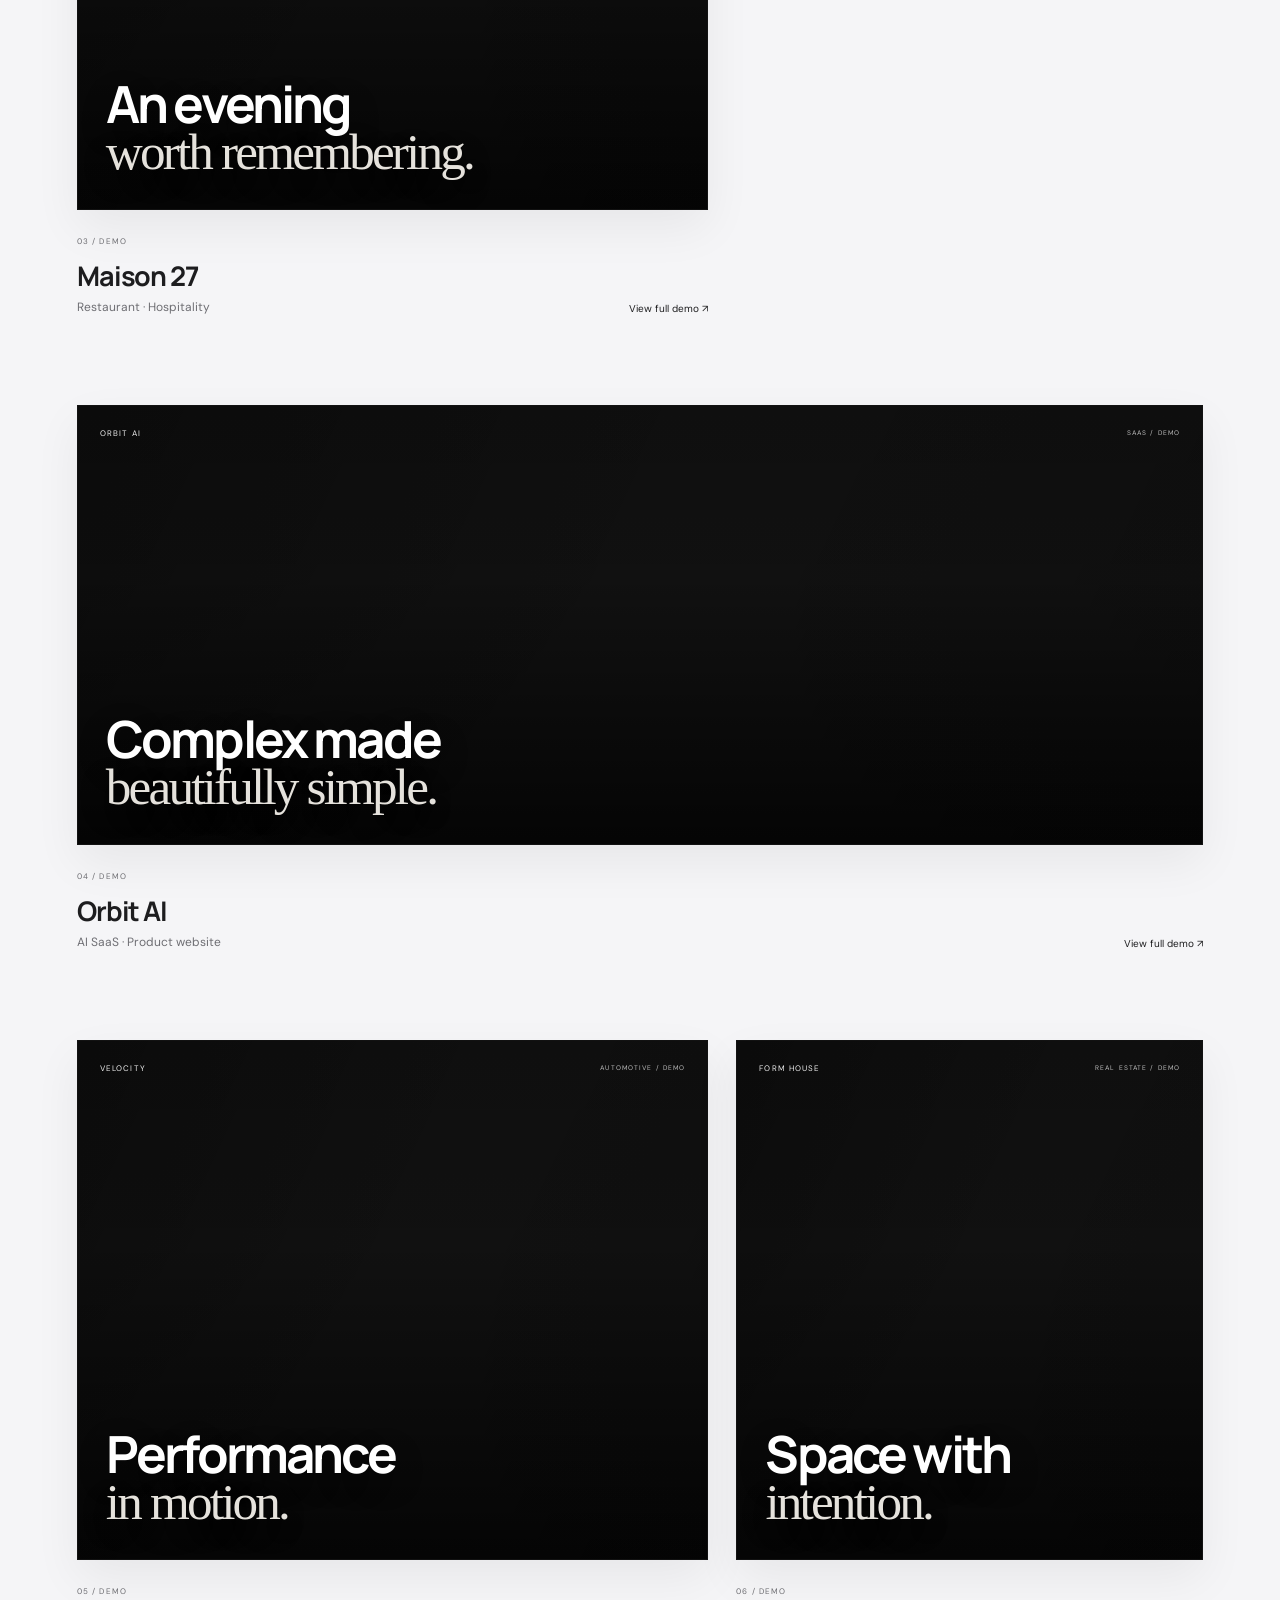
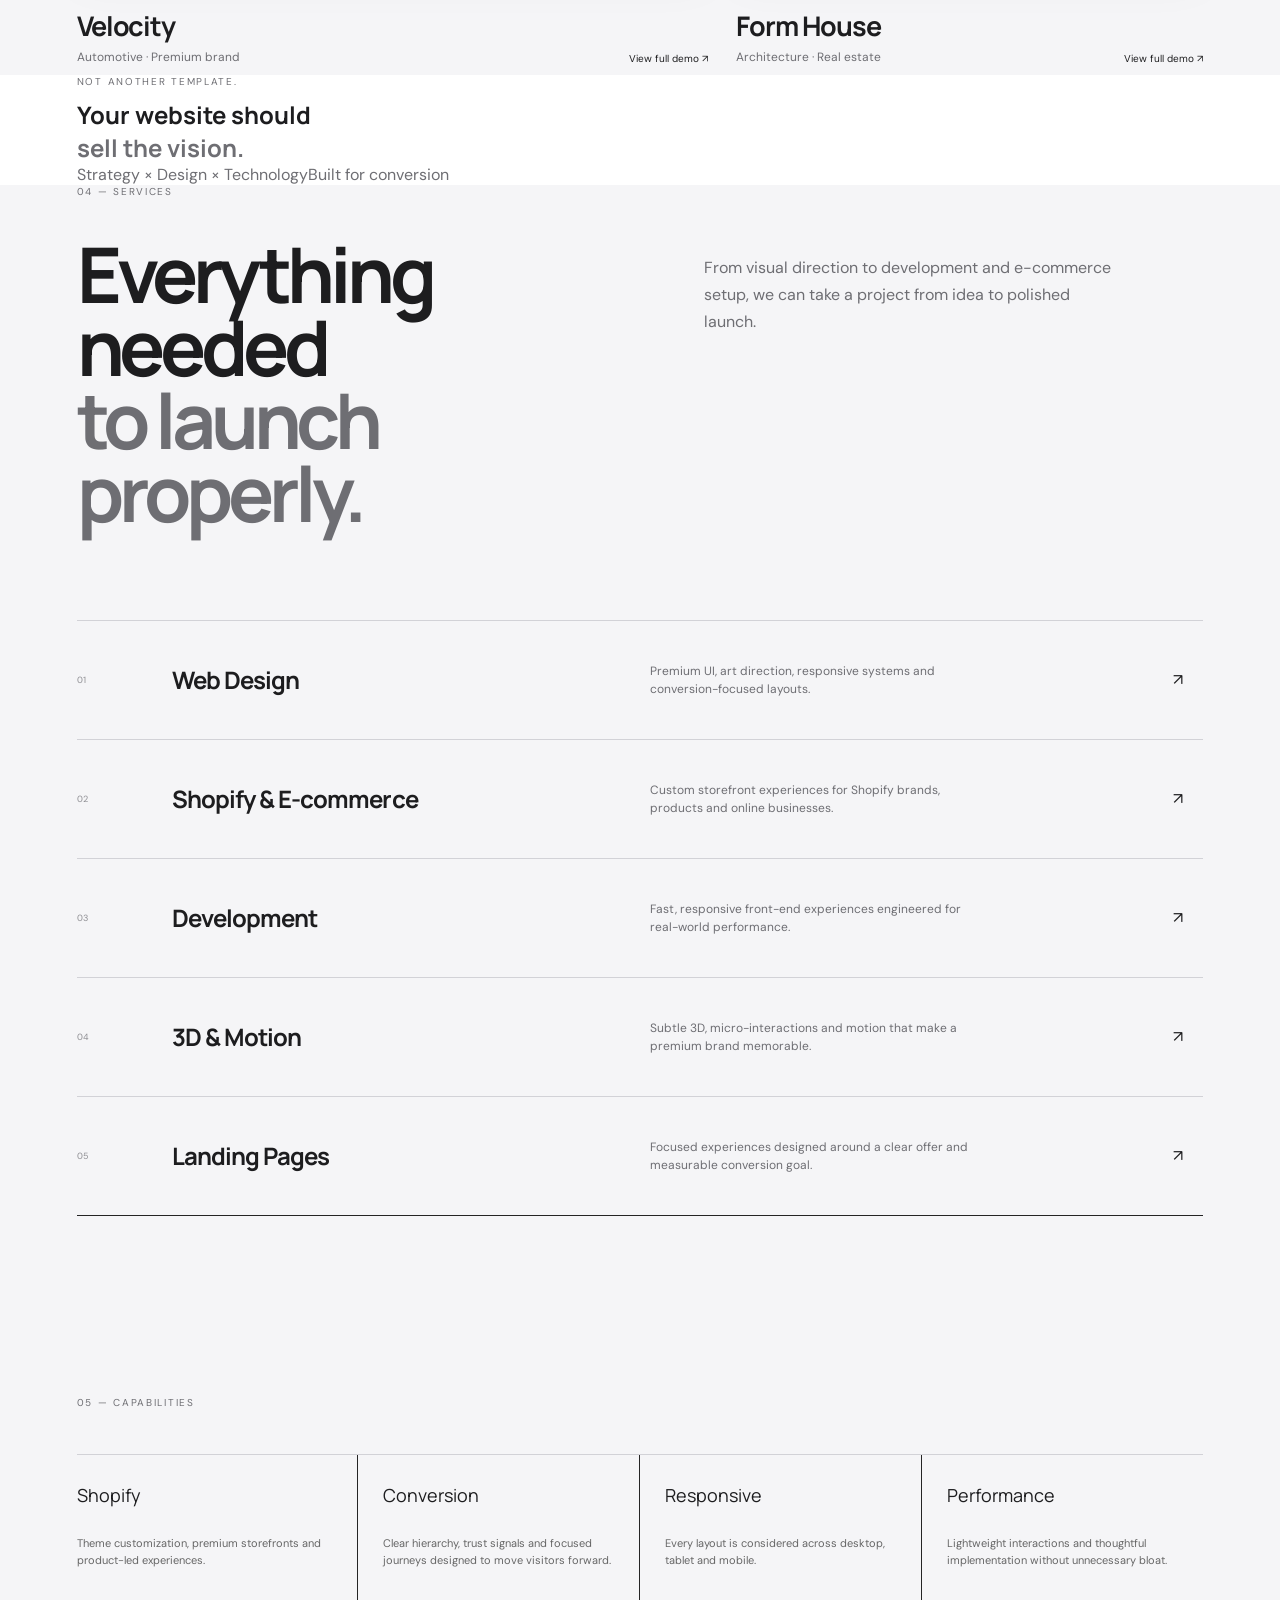
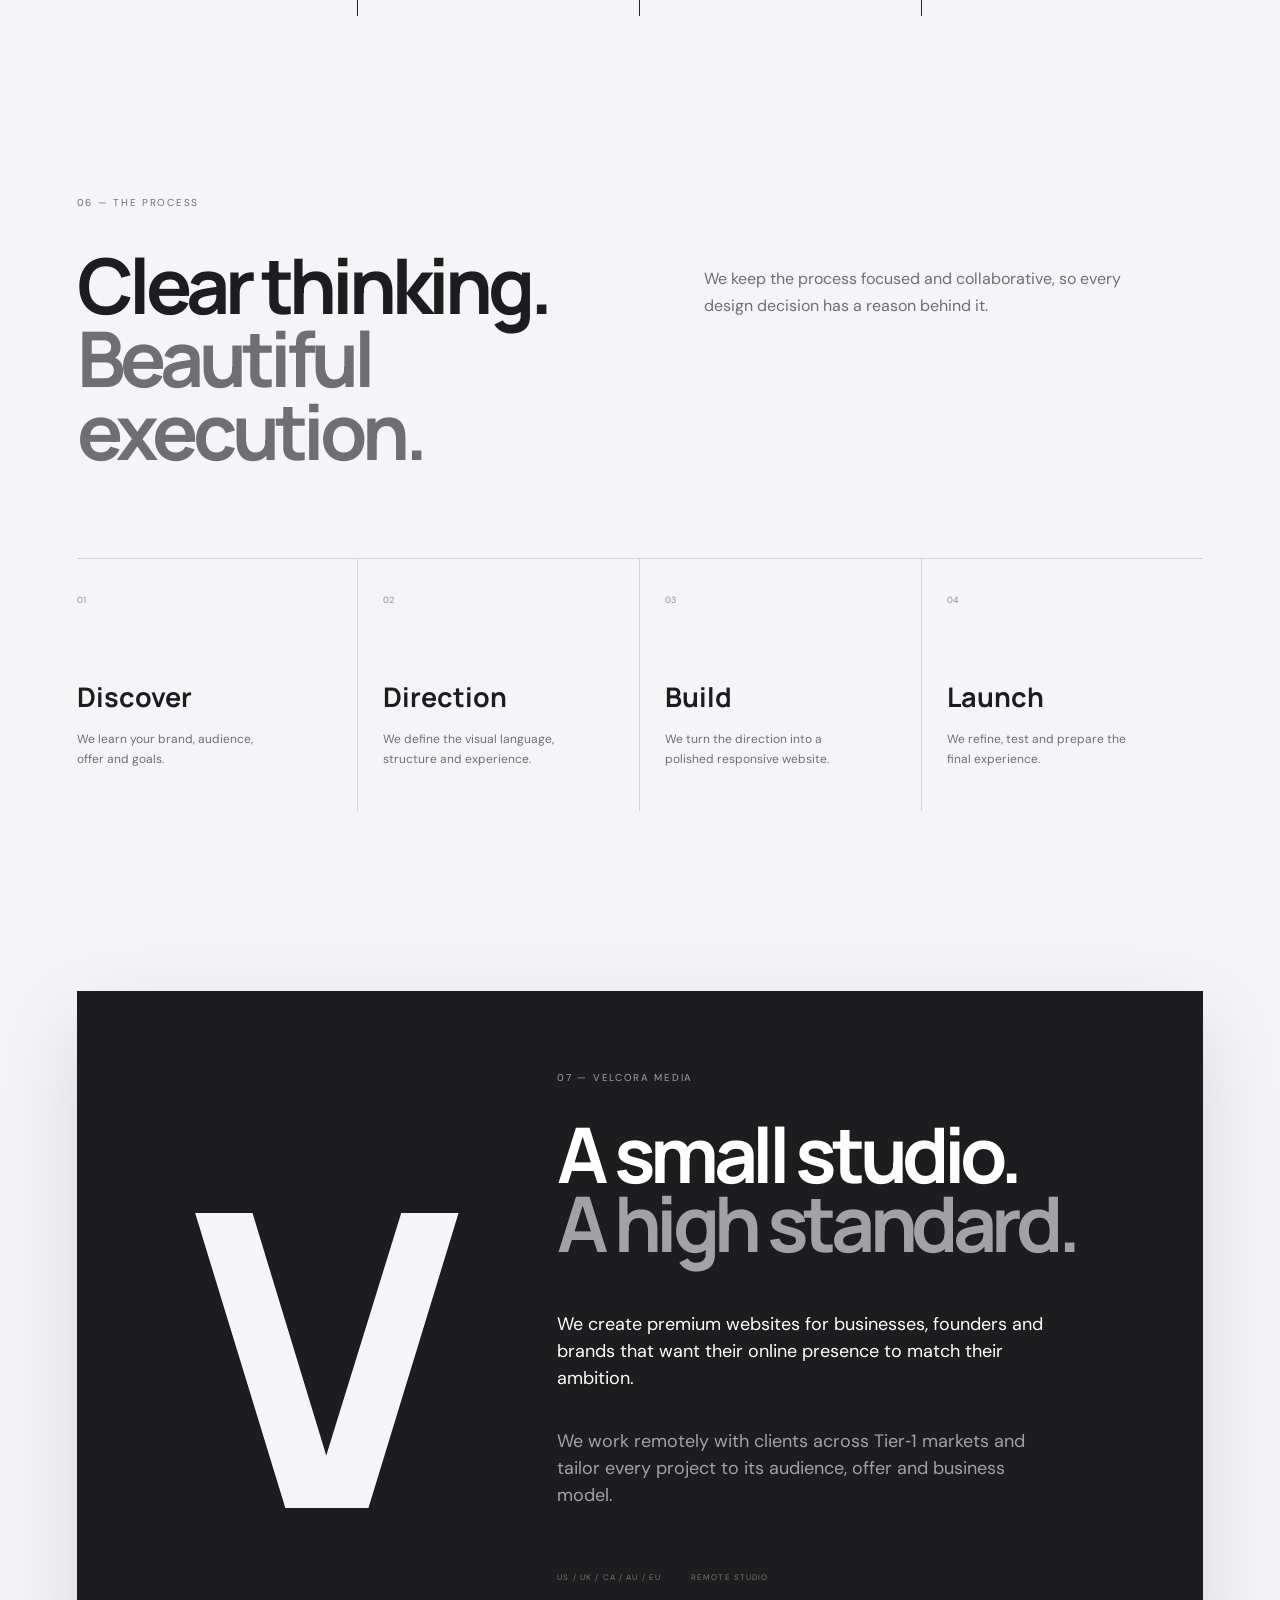
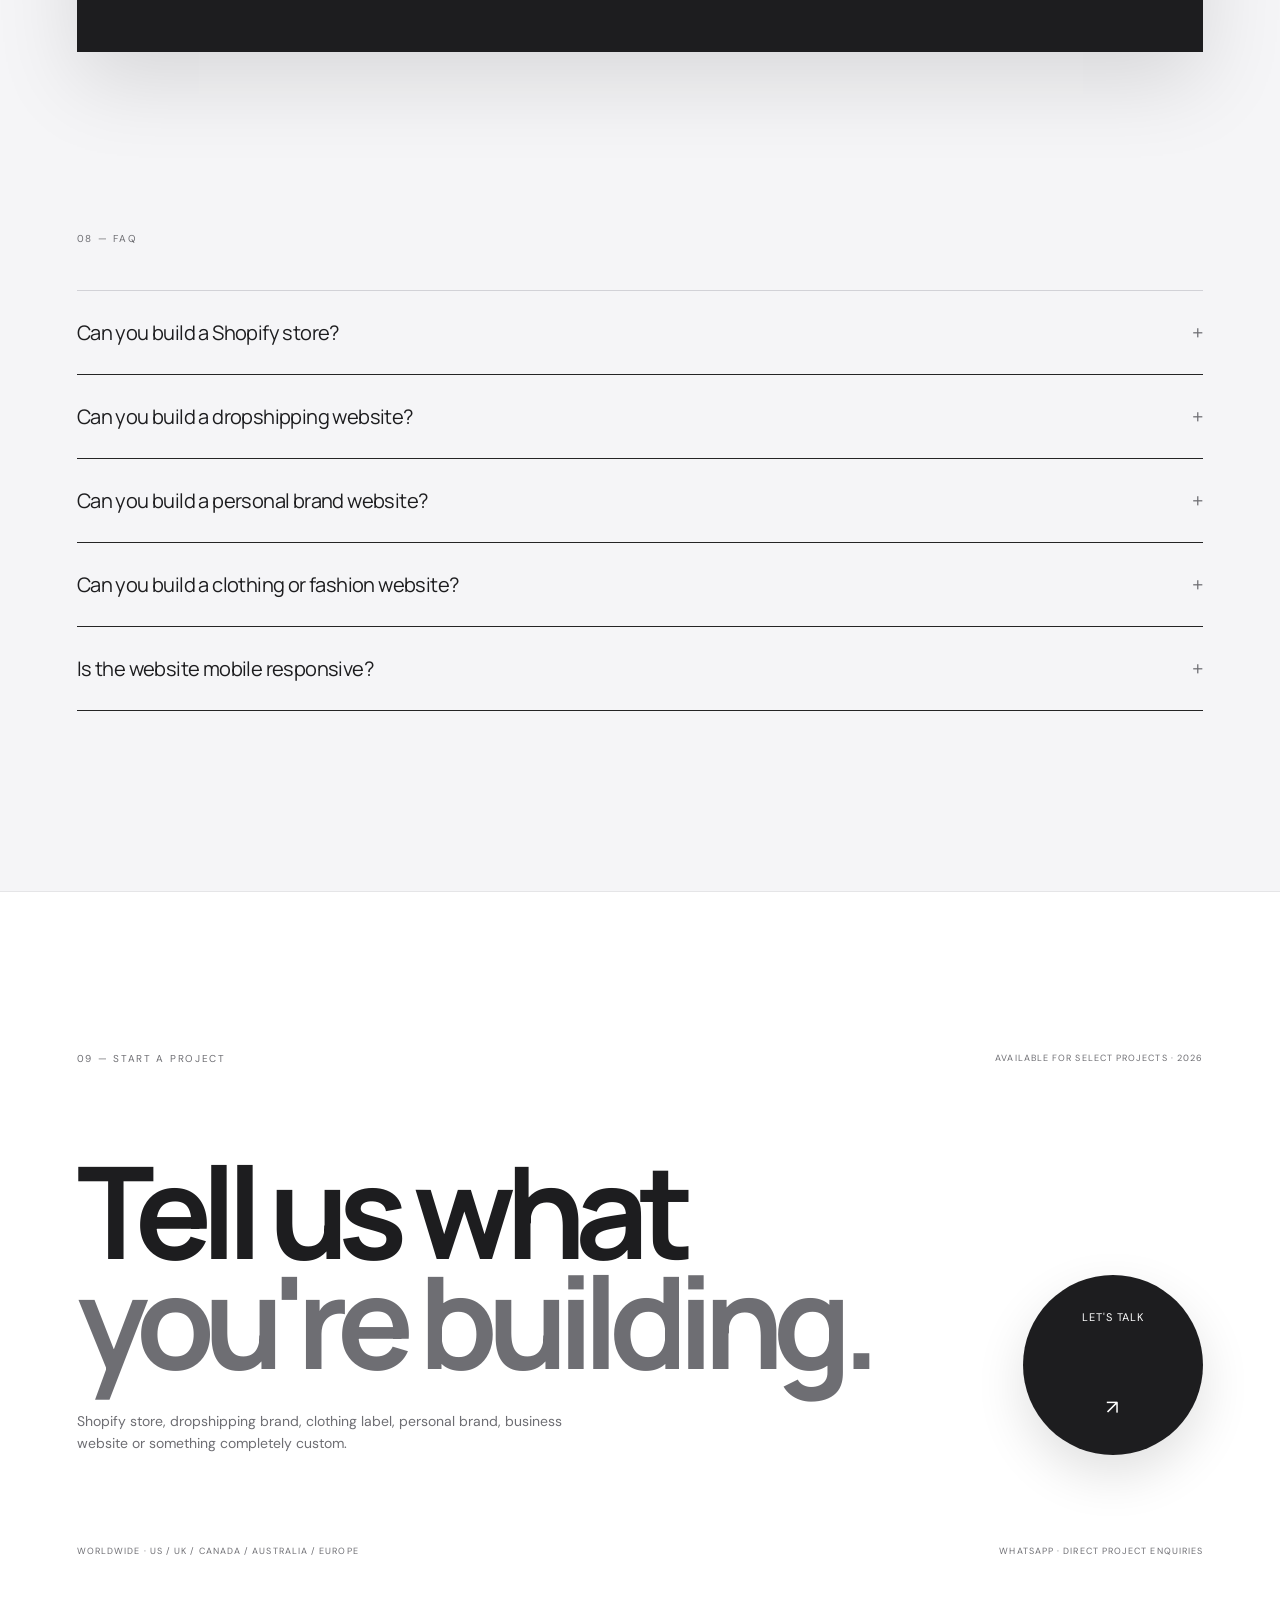
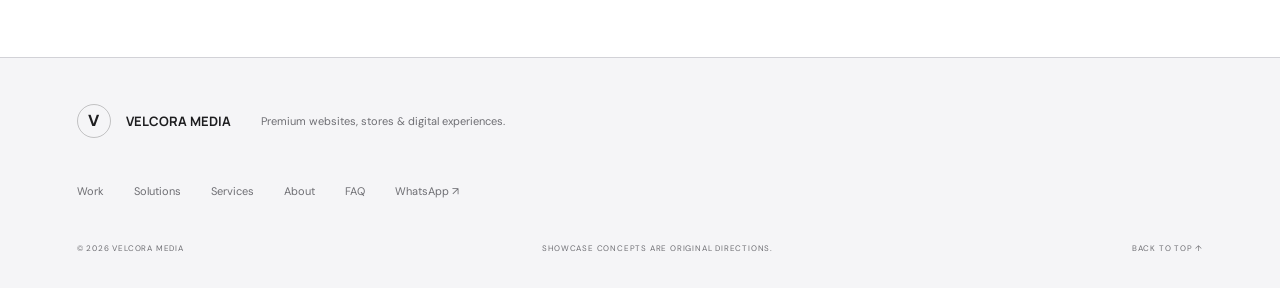
==== commit 1d2301f3: "Add Shopify dropshipping personal brand fashion business categories" ====
--- a/index.html
+++ b/index.html
@@ -1 +1 @@
-<!doctype html><html lang="en"><head><meta charset="UTF-8"><meta name="viewport" content="width=device-width,initial-scale=1,viewport-fit=cover"><meta name="description" content="Velcora Media creates premium websites and digital experiences for ambitious brands across the US, UK, Canada, Australia and Europe."><meta name="theme-color" content="#f5f5f7"><title>Velcora Media — Premium Digital Experiences</title><link rel="preconnect" href="https://fonts.googleapis.com"><link rel="preconnect" href="https://fonts.gstatic.com" crossorigin><link href="https://fonts.googleapis.com/css2?family=DM+Sans:wght@400;500;600;700&family=Manrope:wght@500;600;700;800&display=swap" rel="stylesheet"><link rel="stylesheet" href="styles.css"><link rel="stylesheet" href="mobile.css"><link rel="stylesheet" href="portfolio-overrides.css"></head><body><div class="noise"></div><div class="cursor-dot"></div><div class="cursor-ring"></div><header class="nav" id="nav"><a class="brand" href="#top"><span class="brand-mark">V</span><span class="brand-word">VELCORA<span>MEDIA</span></span></a><nav class="nav-links"><a href="#work">Work</a><a href="#services">Services</a><a href="#process">Process</a><a href="#about">About</a><a href="#faq">FAQ</a></nav><a class="nav-cta magnetic" href="#contact">Start a project <span>↗</span></a><button class="menu" aria-label="Open menu" aria-expanded="false"><span></span><span></span></button></header><main id="top"><section class="hero section-pad"><div class="hero-copy reveal"><p class="eyebrow"><span class="pulse"></span> Independent digital studio · Worldwide</p><h1>We make the<br><em>web feel new.</em></h1><p class="hero-lede">Premium websites and digital experiences for ambitious brands in the US, UK, Canada, Australia and Europe.</p><div class="hero-actions"><a class="button button-light magnetic" href="#work">Explore our work <span>↓</span></a><a class="text-link" href="https://wa.me/919769772615?text=Hi%20Velcora%20Media%2C%20I%27d%20like%20to%20discuss%20a%20website%20project." target="_blank" rel="noopener noreferrer">Tell us your idea <span>↗</span></a></div></div><div class="hero-art"><div class="hero-image"><img src="https://images.unsplash.com/photo-1558655146-d09347e92766?auto=format&fit=crop&w=1200&q=85" alt="Premium digital design workspace"><div class="hero-image-shade"></div></div><div class="orb orb-back"></div><div class="v-3d" id="heroV"><span>V</span></div><div class="orb orb-front"></div><div class="art-label"><span>VELCORA</span><span>01 / 06</span></div></div><div class="hero-bottom"><span>Scroll to explore</span><span class="line"></span><span>US · UK · Canada · Australia</span></div></section><section class="ticker"><div class="ticker-track"><span>WEB DESIGN</span><i>✦</i><span>DEVELOPMENT</span><i>✦</i><span>3D EXPERIENCES</span><i>✦</i><span>ECOMMERCE</span><i>✦</i><span>UI / UX</span><i>✦</i><span>MOTION</span><i>✦</i><span>WEB DESIGN</span><i>✦</i><span>DEVELOPMENT</span><i>✦</i><span>3D EXPERIENCES</span><i>✦</i><span>ECOMMERCE</span><i>✦</i><span>UI / UX</span><i>✦</i><span>MOTION</span><i>✦</i></div></section><section class="intro section-pad reveal"><div class="section-kicker">01 — The studio</div><div class="intro-grid"><h2>We make brands<br><span>feel bigger.</span></h2><div><p class="large-copy">Your website is often the first conversation a customer has with your brand. We make that conversation count.</p><p class="muted">Velcora combines strategy, art direction, interaction and engineering to create digital experiences that feel established from the first second.</p></div></div></section><section class="work section-pad" id="work"><div class="section-head reveal"><div><div class="section-kicker">02 — Selected work</div><h2>Six directions.<br><span>One high standard.</span></h2></div><p>Explore six fully clickable concept references showing the kinds of premium websites Velcora can create. Each demo is an original showcase direction.</p></div><div class="projects"><article class="project project-large reveal"><a href="demos/atelier-noir.html" class="project-image image-fashion"><div class="project-overlay"></div><div class="project-ui"><span>ATELIER NOIR</span><small>FASHION / DEMO</small></div><div class="project-center-copy">Quiet luxury.<br><em>Designed to be seen.</em></div></a><div class="project-meta"><div><span>01 / DEMO</span><h3>Atelier Noir</h3><p>Luxury fashion · Editorial commerce</p></div><a href="demos/atelier-noir.html">View full demo ↗</a></div></article><article class="project reveal"><a href="demos/orielle.html" class="project-image image-jewelry"><div class="project-overlay"></div><div class="project-ui"><span>ORIELLE</span><small>JEWELRY / DEMO</small></div><div class="project-center-copy">Objects of<br><em>desire.</em></div></a><div class="project-meta"><div><span>02 / DEMO</span><h3>Orielle</h3><p>Jewelry · Luxury product</p></div><a href="demos/orielle.html">View full demo ↗</a></div></article><article class="project reveal"><a href="demos/maison-27.html" class="project-image image-restaurant"><div class="project-overlay"></div><div class="project-ui"><span>MAISON 27</span><small>HOSPITALITY / DEMO</small></div><div class="project-center-copy">An evening<br><em>worth remembering.</em></div></a><div class="project-meta"><div><span>03 / DEMO</span><h3>Maison 27</h3><p>Restaurant · Hospitality</p></div><a href="demos/maison-27.html">View full demo ↗</a></div></article><article class="project project-wide reveal"><a href="demos/orbit-ai.html" class="project-image image-tech"><div class="project-overlay"></div><div class="project-ui"><span>ORBIT AI</span><small>SAAS / DEMO</small></div><div class="project-center-copy">Complex made<br><em>beautifully simple.</em></div></a><div class="project-meta"><div><span>04 / DEMO</span><h3>Orbit AI</h3><p>SaaS · AI product</p></div><a href="demos/orbit-ai.html">View full demo ↗</a></div></article><article class="project reveal"><a href="demos/velocity.html" class="project-image image-auto"><div class="project-overlay"></div><div class="project-ui"><span>VELOCITY</span><small>AUTOMOTIVE / DEMO</small></div><div class="project-center-copy">Performance<br><em>in motion.</em></div></a><div class="project-meta"><div><span>05 / DEMO</span><h3>Velocity</h3><p>Automotive · Performance luxury</p></div><a href="demos/velocity.html">View full demo ↗</a></div></article><article class="project reveal"><a href="demos/form-house.html" class="project-image image-architecture"><div class="project-overlay"></div><div class="project-ui"><span>FORM HOUSE</span><small>ARCHITECTURE / DEMO</small></div><div class="project-center-copy">Space with<br><em>intention.</em></div></a><div class="project-meta"><div><span>06 / DEMO</span><h3>Form House</h3><p>Architecture · Real estate</p></div><a href="demos/form-house.html">View full demo ↗</a></div></article></div></section><section class="statement section-pad reveal"><div class="statement-line"></div><p class="eyebrow">Not another template.</p><h2>Make the first<br><em>impression count.</em></h2><div class="statement-foot"><span>Strategy × Design × Technology</span><span>Built for conversion</span></div></section><section class="services section-pad" id="services"><div class="section-kicker">03 — What we do</div><div class="services-head reveal"><h2>Designed to<br><span>move business.</span></h2><p>From a cinematic landing page to a full e-commerce experience, we design the right digital system for the job.</p></div><div class="service-list"><div class="service reveal"><span>01</span><h3>Premium Web Design</h3><p>Art-directed interfaces, responsive systems and visual identities that feel unmistakably yours.</p><b>↗</b></div><div class="service reveal"><span>02</span><h3>Web Development</h3><p>Fast, accessible and scalable front-end experiences engineered for real-world performance.</p><b>↗</b></div><div class="service reveal"><span>03</span><h3>Motion & 3D</h3><p>Subtle movement, interactive details and immersive 3D used where they add meaning — not noise.</p><b>↗</b></div><div class="service reveal"><span>04</span><h3>E-commerce</h3><p>High-end storefronts that turn product discovery into a smooth, confidence-building journey.</p><b>↗</b></div><div class="service reveal"><span>05</span><h3>Landing Pages</h3><p>Focused pages built around one clear message, one audience and one conversion goal.</p><b>↗</b></div></div></section><section class="process section-pad" id="process"><div class="section-kicker">04 — The process</div><div class="process-grid reveal"><h2>Clear thinking.<br><span>Beautiful execution.</span></h2><p>We keep the process focused and collaborative, so every design decision has a reason behind it.</p></div><div class="steps"><div class="step reveal"><span>01</span><h3>Discover</h3><p>We learn the business, audience, offer and competitive space.</p></div><div class="step reveal"><span>02</span><h3>Direction</h3><p>We define the visual language, information architecture and experience.</p></div><div class="step reveal"><span>03</span><h3>Build</h3><p>We turn the direction into a polished, responsive digital product.</p></div><div class="step reveal"><span>04</span><h3>Launch</h3><p>We refine, test and prepare the experience for the real world.</p></div></div></section><section class="about section-pad" id="about"><div class="about-card reveal"><div class="about-symbol">V</div><div class="about-copy"><div class="section-kicker">05 — Velcora Media</div><h2>A small studio.<br><span>A high standard.</span></h2><p>We are an independent digital studio built for brands that want to look as ambitious online as they are in the real world.</p><p class="muted">Our work sits at the intersection of premium design, modern development and thoughtful interaction. We work remotely and collaborate with clients across Tier‑1 markets.</p></div></div></section><section class="faq section-pad" id="faq"><div class="section-kicker">06 — FAQ</div><div class="faq-grid"><h2 class="reveal">Questions,<br><span>answered.</span></h2><div class="faq-list"><details class="reveal"><summary>What kind of websites can you build?</summary><p>We can create premium business websites, landing pages, e-commerce stores, SaaS websites, hospitality sites, portfolios, real-estate sites and custom interactive experiences.</p></details><details class="reveal"><summary>Can you make the site responsive?</summary><p>Yes. Every project is designed for desktop, tablet and mobile, with touch-friendly interactions and performance in mind.</p></details><details class="reveal"><summary>Can you add 3D and animation?</summary><p>Yes. We use motion and 3D selectively to create a memorable experience without turning the website into a slow gimmick.</p></details><details class="reveal"><summary>Do you work with international clients?</summary><p>Yes. Velcora is positioned for clients in the US, UK, Canada, Australia and Europe, with remote collaboration built into the process.</p></details></div></div></section><section class="contact section-pad" id="contact"><div class="contact-top reveal"><div class="section-kicker">07 — Start a project</div><span>Available for select projects · 2026</span></div><div class="contact-main reveal"><div><h2>Have something<br><em>worth building?</em></h2><p class="contact-sub">Tell us what you are building, where you are based, and what you want the website to achieve.</p></div><a class="contact-button magnetic" href="https://wa.me/919769772615?text=Hi%20Velcora%20Media%2C%20I%27d%20like%20to%20start%20a%20website%20project." target="_blank" rel="noopener noreferrer">Let's talk <span>↗</span></a></div><div class="contact-details"><span>Worldwide · US / UK / Canada / Australia / Europe</span><span>WhatsApp · Direct project enquiries</span></div></section></main><footer class="footer section-pad"><div class="footer-brand"><span class="brand-mark">V</span><strong>VELCORA MEDIA</strong><p>Premium digital experiences for ambitious brands.</p></div><div class="footer-links"><a href="#work">Work</a><a href="#services">Services</a><a href="#about">About</a><a href="#faq">FAQ</a><a href="https://wa.me/919769772615?text=Hi%20Velcora%20Media%2C%20I%27d%20like%20to%20discuss%20a%20project." target="_blank" rel="noopener noreferrer">WhatsApp ↗</a></div><div class="footer-bottom"><span>© 2026 Velcora Media</span><span>Showcase concepts are original directions.</span><a href="#top">Back to top ↑</a></div></footer><script src="script.js"></script></body></html>+<!doctype html><html lang="en"><head><meta charset="UTF-8"><meta name="viewport" content="width=device-width,initial-scale=1"><meta name="description" content="Velcora Media designs premium Shopify, e-commerce, fashion, personal brand, dropshipping, SaaS and business websites for ambitious brands worldwide."><meta name="theme-color" content="#08090b"><title>Velcora Media — Premium Websites for Brands & E-commerce</title><link rel="preconnect" href="https://fonts.googleapis.com"><link rel="preconnect" href="https://fonts.gstatic.com" crossorigin><link href="https://fonts.googleapis.com/css2?family=DM+Sans:wght@400;500;600;700&family=Manrope:wght@500;600;700;800&display=swap" rel="stylesheet"><link rel="stylesheet" href="styles.css"><link rel="stylesheet" href="mobile.css"><link rel="stylesheet" href="portfolio-overrides.css"></head><body><div class="noise"></div><div class="cursor-dot"></div><div class="cursor-ring"></div><header class="nav" id="nav"><a class="brand" href="#top"><span class="brand-mark">V</span><span class="brand-word">VELCORA<span>MEDIA</span></span></a><nav class="nav-links"><a href="#work">Work</a><a href="#categories">Solutions</a><a href="#services">Services</a><a href="#process">Process</a><a href="#about">About</a><a href="#faq">FAQ</a></nav><a class="nav-cta magnetic" href="#contact">Start a project <span>↗</span></a><button class="menu" aria-label="Open menu" aria-expanded="false"><span></span><span></span></button></header><main id="top"><section class="hero section-pad"><div class="hero-copy reveal"><p class="eyebrow"><span class="pulse"></span> Independent digital studio · Worldwide</p><h1>Websites that<br><em>feel expensive.</em></h1><p class="hero-lede">Premium websites, stores and digital experiences for brands, founders and businesses across the US, UK, Canada, Australia and Europe.</p><div class="hero-actions"><a class="button button-light magnetic" href="#categories">Explore what we build <span>↓</span></a><a class="text-link" href="https://wa.me/919769772615?text=Hi%20Velcora%20Media%2C%20I%27d%20like%20to%20discuss%20a%20website%20project." target="_blank" rel="noopener">Tell us your idea <span>↗</span></a></div><div class="hero-proof"><span>SHOPIFY</span><i></i><span>E-COMMERCE</span><i></i><span>3D / MOTION</span><i></i><span>WEB DEVELOPMENT</span></div></div><div class="hero-art"><div class="orb orb-back"></div><div class="v-3d"><span>V</span></div><div class="orb orb-front"></div><div class="art-label"><span>VELCORA</span><span>01 / 06</span></div></div><div class="hero-bottom"><span>Scroll to explore</span><span class="line"></span><span>US · UK · Canada · Australia · Europe</span></div></section><section class="ticker"><div class="ticker-track"><span>SHOPIFY STORES</span><i>✦</i><span>DROPSHIPPING</span><i>✦</i><span>PERSONAL BRANDS</span><i>✦</i><span>FASHION</span><i>✦</i><span>E-COMMERCE</span><i>✦</i><span>SAAS</span><i>✦</i><span>BUSINESS</span><i>✦</i><span>LANDING PAGES</span><i>✦</i><span>SHOPIFY STORES</span><i>✦</i><span>DROPSHIPPING</span><i>✦</i></div></section><section class="intro section-pad reveal"><div class="section-kicker">01 — The studio</div><div class="intro-grid"><h2>Whatever you're<br><span>building, build it better.</span></h2><div><p class="large-copy">From your first product to an established brand, we create the digital storefront or website that makes the business feel ready for the next level.</p><p class="muted">Strategy, art direction, interaction and development — brought together in one premium web experience.</p></div></div></section><section class="categories section-pad" id="categories"><div class="section-head reveal"><div><div class="section-kicker">02 — What can we build?</div><h2>One studio.<br><span>Every direction.</span></h2></div><p>Choose a direction or tell us what you have in mind. Every project is custom-designed around the brand, audience and goal.</p></div><div class="category-grid"><a class="category-card reveal" href="#contact"><span>01</span><div><h3>Shopify Stores</h3><p>Premium Shopify storefronts built to turn product browsing into confident buying.</p></div><b>↗</b></a><a class="category-card reveal" href="#contact"><span>02</span><div><h3>Dropshipping Stores</h3><p>High-converting product stores with strong visual hierarchy, trust and mobile-first UX.</p></div><b>↗</b></a><a class="category-card reveal" href="#contact"><span>03</span><div><h3>Personal Brands</h3><p>Authority-driven websites for creators, consultants, coaches, founders and professionals.</p></div><b>↗</b></a><a class="category-card reveal" href="#contact"><span>04</span><div><h3>Fashion & Clothing</h3><p>Editorial fashion experiences, collections, product storytelling and premium commerce.</p></div><b>↗</b></a><a class="category-card reveal" href="#contact"><span>05</span><div><h3>Business Websites</h3><p>Professional websites for agencies, local businesses, services, startups and companies.</p></div><b>↗</b></a><a class="category-card reveal" href="#contact"><span>06</span><div><h3>SaaS & AI</h3><p>Modern product websites that explain complex technology with clarity and confidence.</p></div><b>↗</b></a><a class="category-card reveal" href="#contact"><span>07</span><div><h3>Landing Pages</h3><p>Focused pages designed around one audience, one offer and one conversion goal.</p></div><b>↗</b></a><a class="category-card reveal" href="#contact"><span>08</span><div><h3>Portfolio & Creative</h3><p>Distinctive portfolios for designers, photographers, studios and creative professionals.</p></div><b>↗</b></a></div></section><section class="work section-pad" id="work"><div class="section-head reveal"><div><div class="section-kicker">03 — Selected references</div><h2>See the kind of<br><span>work we can create.</span></h2></div><p>Explore fully clickable concept websites across different industries. These are original showcase directions, not claimed client work.</p></div><div class="projects"><article class="project project-large reveal"><a href="demos/atelier-noir.html" class="project-image image-fashion"><div class="project-overlay"></div><div class="project-ui"><span>ATELIER NOIR</span><small>FASHION / DEMO</small></div><div class="project-center-copy">Quiet luxury.<br><em>Designed to be seen.</em></div></a><div class="project-meta"><div><span>01 / DEMO</span><h3>Atelier Noir</h3><p>Fashion · Shopify / E-commerce direction</p></div><a href="demos/atelier-noir.html">View full demo ↗</a></div></article><article class="project reveal"><a href="demos/orielle.html" class="project-image image-jewelry"><div class="project-overlay"></div><div class="project-ui"><span>ORIELLE</span><small>JEWELRY / DEMO</small></div><div class="project-center-copy">Objects of<br><em>desire.</em></div></a><div class="project-meta"><div><span>02 / DEMO</span><h3>Orielle</h3><p>Jewelry · Luxury product</p></div><a href="demos/orielle.html">View full demo ↗</a></div></article><article class="project reveal"><a href="demos/maison-27.html" class="project-image image-restaurant"><div class="project-overlay"></div><div class="project-ui"><span>MAISON 27</span><small>HOSPITALITY / DEMO</small></div><div class="project-center-copy">An evening<br><em>worth remembering.</em></div></a><div class="project-meta"><div><span>03 / DEMO</span><h3>Maison 27</h3><p>Restaurant · Hospitality</p></div><a href="demos/maison-27.html">View full demo ↗</a></div></article><article class="project project-wide reveal"><a href="demos/orbit-ai.html" class="project-image image-tech"><div class="project-overlay"></div><div class="project-ui"><span>ORBIT AI</span><small>SAAS / DEMO</small></div><div class="project-center-copy">Complex made<br><em>beautifully simple.</em></div></a><div class="project-meta"><div><span>04 / DEMO</span><h3>Orbit AI</h3><p>AI SaaS · Product website</p></div><a href="demos/orbit-ai.html">View full demo ↗</a></div></article><article class="project reveal"><a href="demos/velocity.html" class="project-image image-auto"><div class="project-overlay"></div><div class="project-ui"><span>VELOCITY</span><small>AUTOMOTIVE / DEMO</small></div><div class="project-center-copy">Performance<br><em>in motion.</em></div></a><div class="project-meta"><div><span>05 / DEMO</span><h3>Velocity</h3><p>Automotive · Premium brand</p></div><a href="demos/velocity.html">View full demo ↗</a></div></article><article class="project reveal"><a href="demos/form-house.html" class="project-image image-architecture"><div class="project-overlay"></div><div class="project-ui"><span>FORM HOUSE</span><small>REAL ESTATE / DEMO</small></div><div class="project-center-copy">Space with<br><em>intention.</em></div></a><div class="project-meta"><div><span>06 / DEMO</span><h3>Form House</h3><p>Architecture · Real estate</p></div><a href="demos/form-house.html">View full demo ↗</a></div></article></div></section><section class="statement section-pad reveal"><div class="statement-line"></div><p class="eyebrow">Not another template.</p><h2>Your website should<br><em>sell the vision.</em></h2><div class="statement-foot"><span>Strategy × Design × Technology</span><span>Built for conversion</span></div></section><section class="services section-pad" id="services"><div class="section-kicker">04 — Services</div><div class="services-head reveal"><h2>Everything needed<br><span>to launch properly.</span></h2><p>From visual direction to development and e-commerce setup, we can take a project from idea to polished launch.</p></div><div class="service-list"><div class="service reveal"><span>01</span><h3>Web Design</h3><p>Premium UI, art direction, responsive systems and conversion-focused layouts.</p><b>↗</b></div><div class="service reveal"><span>02</span><h3>Shopify & E-commerce</h3><p>Custom storefront experiences for Shopify brands, products and online businesses.</p><b>↗</b></div><div class="service reveal"><span>03</span><h3>Development</h3><p>Fast, responsive front-end experiences engineered for real-world performance.</p><b>↗</b></div><div class="service reveal"><span>04</span><h3>3D & Motion</h3><p>Subtle 3D, micro-interactions and motion that make a premium brand memorable.</p><b>↗</b></div><div class="service reveal"><span>05</span><h3>Landing Pages</h3><p>Focused experiences designed around a clear offer and measurable conversion goal.</p><b>↗</b></div></div></section><section class="capabilities section-pad" id="capabilities"><div class="section-kicker">05 — Capabilities</div><div class="cap-grid"><div class="reveal"><span>Shopify</span><p>Theme customization, premium storefronts and product-led experiences.</p></div><div class="reveal"><span>Conversion</span><p>Clear hierarchy, trust signals and focused journeys designed to move visitors forward.</p></div><div class="reveal"><span>Responsive</span><p>Every layout is considered across desktop, tablet and mobile.</p></div><div class="reveal"><span>Performance</span><p>Lightweight interactions and thoughtful implementation without unnecessary bloat.</p></div></div></section><section class="process section-pad" id="process"><div class="section-kicker">06 — The process</div><div class="process-grid reveal"><h2>Clear thinking.<br><span>Beautiful execution.</span></h2><p>We keep the process focused and collaborative, so every design decision has a reason behind it.</p></div><div class="steps"><div class="step reveal"><span>01</span><h3>Discover</h3><p>We learn your brand, audience, offer and goals.</p></div><div class="step reveal"><span>02</span><h3>Direction</h3><p>We define the visual language, structure and experience.</p></div><div class="step reveal"><span>03</span><h3>Build</h3><p>We turn the direction into a polished responsive website.</p></div><div class="step reveal"><span>04</span><h3>Launch</h3><p>We refine, test and prepare the final experience.</p></div></div></section><section class="about section-pad" id="about"><div class="about-card reveal"><div class="about-symbol">V</div><div class="about-copy"><div class="section-kicker">07 — Velcora Media</div><h2>A small studio.<br><span>A high standard.</span></h2><p>We create premium websites for businesses, founders and brands that want their online presence to match their ambition.</p><p class="muted">We work remotely with clients across Tier‑1 markets and tailor every project to its audience, offer and business model.</p><div class="about-meta"><span>US / UK / CA / AU / EU</span><span>REMOTE STUDIO</span></div></div></div></section><section class="faq section-pad" id="faq"><div class="section-kicker">08 — FAQ</div><div class="faq-wrap"><details class="faq-item reveal"><summary>Can you build a Shopify store? <span>+</span></summary><p>Yes. We can create a premium Shopify storefront for fashion, clothing, dropshipping, beauty, jewelry, lifestyle and other product brands.</p></details><details class="faq-item reveal"><summary>Can you build a dropshipping website? <span>+</span></summary><p>Yes. We can design the storefront, product presentation, collections, trust-focused sections and responsive customer journey around your niche.</p></details><details class="faq-item reveal"><summary>Can you build a personal brand website? <span>+</span></summary><p>Yes. Personal brands, consultants, creators, coaches, founders and professionals can all have a custom authority-focused website.</p></details><details class="faq-item reveal"><summary>Can you build a clothing or fashion website? <span>+</span></summary><p>Absolutely. Fashion and clothing are a core showcase direction, including editorial layouts, collections, product storytelling and e-commerce UX.</p></details><details class="faq-item reveal"><summary>Is the website mobile responsive? <span>+</span></summary><p>Yes. Every website is designed for desktop, tablet and mobile, with touch-friendly interactions and performance in mind.</p></details></div></section><section class="contact section-pad" id="contact"><div class="contact-top reveal"><div class="section-kicker">09 — Start a project</div><span>Available for select projects · 2026</span></div><div class="contact-main reveal"><div><h2>Tell us what<br><em>you're building.</em></h2><p class="contact-sub">Shopify store, dropshipping brand, clothing label, personal brand, business website or something completely custom.</p></div><a class="contact-button magnetic" href="https://wa.me/919769772615?text=Hi%20Velcora%20Media%2C%20I%27d%20like%20to%20start%20a%20website%20project." target="_blank" rel="noopener">Let's talk <span>↗</span></a></div><div class="contact-details"><span>Worldwide · US / UK / Canada / Australia / Europe</span><span>WhatsApp · Direct project enquiries</span></div></section></main><footer class="footer section-pad"><div class="footer-brand"><span class="brand-mark">V</span><strong>VELCORA MEDIA</strong><p>Premium websites, stores & digital experiences.</p></div><div class="footer-links"><a href="#work">Work</a><a href="#categories">Solutions</a><a href="#services">Services</a><a href="#about">About</a><a href="#faq">FAQ</a><a href="https://wa.me/919769772615?text=Hi%20Velcora%20Media%2C%20I%27d%20like%20to%20discuss%20a%20project." target="_blank" rel="noopener">WhatsApp ↗</a></div><div class="footer-bottom"><span>© 2026 Velcora Media</span><span>Showcase concepts are original directions.</span><a href="#top">Back to top ↑</a></div></footer><script src="script.js"></script></body></html>
--- a/portfolio-overrides.css
+++ b/portfolio-overrides.css
@@ -1,16 +1,27 @@
-/* Velcora portfolio visual layer — curated premium concept imagery */
-.project-image{isolation:isolate;background:#111!important}
-.project-image:before{content:"";position:absolute;inset:-3%;z-index:0;background-position:center;background-size:cover;background-repeat:no-repeat;transition:transform 1.1s cubic-bezier(.2,.75,.2,1),filter .8s ease;filter:saturate(.82) contrast(1.03)}
-.project-image:hover:before{transform:scale(1.075);filter:saturate(1) contrast(1.05)}
-.image-fashion:before{background-image:url('https://images.unsplash.com/photo-1490481651871-ab68de25d43d?auto=format&fit=crop&w=1800&q=85')}
-.image-jewelry:before{background-image:url('https://images.unsplash.com/photo-1515562141207-7a88fb7ce338?auto=format&fit=crop&w=1400&q=85')}
-.image-restaurant:before{background-image:url('https://images.unsplash.com/photo-1414235077428-338989a2e8c0?auto=format&fit=crop&w=1400&q=85')}
-.image-tech:before{background-image:url('https://images.unsplash.com/photo-1551288049-bebda4e38f71?auto=format&fit=crop&w=1800&q=85')}
-.image-auto:before{background-image:url('https://images.unsplash.com/photo-1503376780353-7e6692767b70?auto=format&fit=crop&w=1600&q=85')}
-.image-architecture:before{background-image:url('https://images.unsplash.com/photo-1600607687920-4e2a09cf159d?auto=format&fit=crop&w=1600&q=85')}
-.project-image:after{content:"";position:absolute;inset:0;z-index:1;background:linear-gradient(180deg,rgba(0,0,0,.18) 0%,rgba(0,0,0,.02) 40%,rgba(0,0,0,.76) 100%);pointer-events:none}
-.project-overlay{position:absolute;inset:0;z-index:2;background:linear-gradient(115deg,rgba(0,0,0,.35),transparent 50%,rgba(0,0,0,.2));pointer-events:none}
-.project-ui,.project-center-copy{z-index:3}
-.project-center-copy{position:absolute;left:28px;bottom:34px;font-family:Manrope,sans-serif;font-size:clamp(30px,4vw,62px);font-weight:700;line-height:.9;letter-spacing:-.055em;color:#fff;text-shadow:0 10px 30px rgba(0,0,0,.25)}
-.project-center-copy em{font-family:Georgia,serif;font-weight:400;color:#e5e2dc}
-@media(max-width:520px){.project-center-copy{left:20px;bottom:24px;font-size:34px}.project-ui{inset:18px;font-size:7px}}
+/* Velcora premium visual system — Apple-inspired restraint, original brand direction */
+:root{--paper:#f5f5f7;--ink:#1d1d1f;--soft:#6e6e73;--line:rgba(29,29,31,.12);--accent:#0071e3}
+body{background:var(--paper);color:var(--ink)}
+.noise{opacity:.018}
+.nav{background:rgba(245,245,247,.78);border-bottom:1px solid var(--line);backdrop-filter:saturate(180%) blur(24px)}
+.nav.scrolled{background:rgba(245,245,247,.92)}
+.brand{color:var(--ink)}.brand-mark{border-color:rgba(29,29,31,.24)}.nav-links{color:#6e6e73}.nav-links a:hover{color:#1d1d1f}.nav-cta{border-color:rgba(29,29,31,.2)}
+.hero{background:radial-gradient(circle at 75% 38%,rgba(0,113,227,.10),transparent 28%),linear-gradient(180deg,#f5f5f7 0%,#fff 100%)}
+.eyebrow,.section-kicker{color:#6e6e73}.pulse{background:#1d1d1f;box-shadow:0 0 0 6px rgba(29,29,31,.06)}
+h1,h2,h3{color:#1d1d1f}em{color:#6e6e73}.hero-lede{color:#6e6e73}.button-light{background:#1d1d1f;color:#fff}.text-link{color:#1d1d1f;border-color:#b5b5b5}
+.hero-art{perspective:1400px}.hero-image{opacity:.78;border-color:rgba(29,29,31,.10);filter:saturate(.8);box-shadow:0 35px 80px rgba(0,0,0,.12)}.hero-image-shade{background:linear-gradient(120deg,rgba(245,245,247,.88),rgba(245,245,247,.05),rgba(245,245,247,.5))}
+.v-3d{animation:float 7s ease-in-out infinite;filter:drop-shadow(0 35px 45px rgba(0,0,0,.18))}.v-3d span{color:#f5f5f7;text-shadow:2px 2px 0 #c7c7c7,5px 5px 0 #9a9a9a,-2px -2px 0 #fff}.v-3d:before{border-color:rgba(29,29,31,.16)}.v-3d:after{border-color:rgba(29,29,31,.08)}.orb{border-color:rgba(29,29,31,.10)}.orb-back{background:radial-gradient(circle at 35% 30%,rgba(0,113,227,.13),transparent 30%,rgba(29,29,31,.025) 62%,transparent 72%)}.orb-front{background:rgba(0,113,227,.05);box-shadow:0 0 70px rgba(0,113,227,.10)}.art-label{color:#777}.hero-bottom{color:#777}.hero-bottom .line{background:#d2d2d7}
+.ticker{background:#fff;border-color:#e5e5e7}.ticker-track{color:#1d1d1f}.ticker i{color:#8e8e93}
+.intro,.work,.services,.process,.about,.faq{background:#f5f5f7}.intro h2 span,.section-head h2 span,.services h2 span,.process h2 span,.about-copy h2 span{color:#6e6e73}.large-copy{color:#1d1d1f}.muted,.section-head>p,.services-head p,.process-grid p{color:#6e6e73}
+.project-image{border-color:rgba(29,29,31,.10);box-shadow:0 18px 45px rgba(0,0,0,.06)}.project-meta span,.project-meta p{color:#6e6e73}.project-meta>a{color:#1d1d1f}.project-meta h3{color:#1d1d1f}
+.statement{background:#fff}.statement-line,.service,.step,.steps,.cap-grid,.faq-wrap{border-color:#d2d2d7}.statement-foot{color:#6e6e73}
+.service:hover{background:linear-gradient(90deg,rgba(0,113,227,.045),transparent)}.service h3,.service p,.service b,.step h3,.step p{color:#1d1d1f}.service p,.step p{color:#6e6e73}.service>span,.step>span{color:#8e8e93}
+.about-card{background:#1d1d1f;color:#fff;box-shadow:0 30px 80px rgba(0,0,0,.12)}.about-symbol{color:#f5f5f7}.about-copy .section-kicker{color:#a1a1a6}.about-copy h2,.about-copy p{color:#fff}.about-copy h2 span{color:#a1a1a6}.about-copy .muted{color:#a1a1a6}
+.faq-item summary{color:#1d1d1f}.faq-item summary span{color:#6e6e73}.faq-item p{color:#6e6e73}
+.contact{background:#fff;border-color:#e5e5e7}.contact-top,.contact-details{color:#6e6e73}.contact-sub{color:#6e6e73}.contact-button{background:#1d1d1f;color:#fff;box-shadow:0 20px 50px rgba(0,0,0,.12)}
+.footer{background:#f5f5f7;border-color:#d2d2d7}.footer-brand strong{color:#1d1d1f}.footer-brand p,.footer-links,.footer-bottom{color:#6e6e73}.footer-links a:hover{color:#1d1d1f}
+/* Premium portfolio imagery */
+.project-image{isolation:isolate;background:#111!important}.project-image:before{content:"";position:absolute;inset:-3%;z-index:0;background-position:center;background-size:cover;background-repeat:no-repeat;transition:transform 1.1s cubic-bezier(.2,.75,.2,1),filter .8s ease;filter:saturate(.82) contrast(1.03)}.project-image:hover:before{transform:scale(1.075);filter:saturate(1) contrast(1.05)}
+.image-fashion:before{background-image:url('https://images.unsplash.com/photo-1490481651871-ab68de25d43d?auto=format&fit=crop&w=1800&q=85')}.image-jewelry:before{background-image:url('https://images.unsplash.com/photo-1515562141207-7a88fb7ce338?auto=format&fit=crop&w=1400&q=85')}.image-restaurant:before{background-image:url('https://images.unsplash.com/photo-1414235077428-338989a2e8c0?auto=format&fit=crop&w=1400&q=85')}.image-tech:before{background-image:url('https://images.unsplash.com/photo-1551288049-bebda4e38f71?auto=format&fit=crop&w=1800&q=85')}.image-auto:before{background-image:url('https://images.unsplash.com/photo-1503376780353-7e6692767b70?auto=format&fit=crop&w=1600&q=85')}.image-architecture:before{background-image:url('https://images.unsplash.com/photo-1600607687920-4e2a09cf159d?auto=format&fit=crop&w=1600&q=85')}.project-image:after{content:"";position:absolute;inset:0;z-index:1;background:linear-gradient(180deg,rgba(0,0,0,.12),rgba(0,0,0,.02) 40%,rgba(0,0,0,.72));pointer-events:none}.project-overlay{position:absolute;inset:0;z-index:2;background:linear-gradient(115deg,rgba(0,0,0,.28),transparent 50%,rgba(0,0,0,.14));pointer-events:none}.project-ui,.project-center-copy{z-index:3}.project-center-copy{position:absolute;left:28px;bottom:34px;font-family:Manrope,sans-serif;font-size:clamp(30px,4vw,62px);font-weight:700;line-height:.9;letter-spacing:-.055em;color:#fff;text-shadow:0 10px 30px rgba(0,0,0,.25)}.project-center-copy em{font-family:Georgia,serif;font-weight:400;color:#e5e2dc}
+/* Apple-like calm motion, not a copy */
+@media (prefers-reduced-motion:no-preference){.hero-art{animation:heroDrift 10s ease-in-out infinite alternate}.hero-image{animation:imageFloat 12s ease-in-out infinite alternate}}@keyframes heroDrift{from{transform:translate3d(0,0,0)}to{transform:translate3d(0,-10px,0) rotate(.4deg)}}@keyframes imageFloat{from{transform:rotate(5deg) translate3d(0,0,0)}to{transform:rotate(3deg) translate3d(-12px,-8px,0)}}
+@media(max-width:520px){.project-center-copy{left:20px;bottom:24px;font-size:34px}.project-ui{inset:18px;font-size:7px}.hero-art{opacity:.72}.hero-image{width:65%;right:-4%}.v-3d{width:58vw;height:58vw}.v-3d span{font-size:48vw}}
